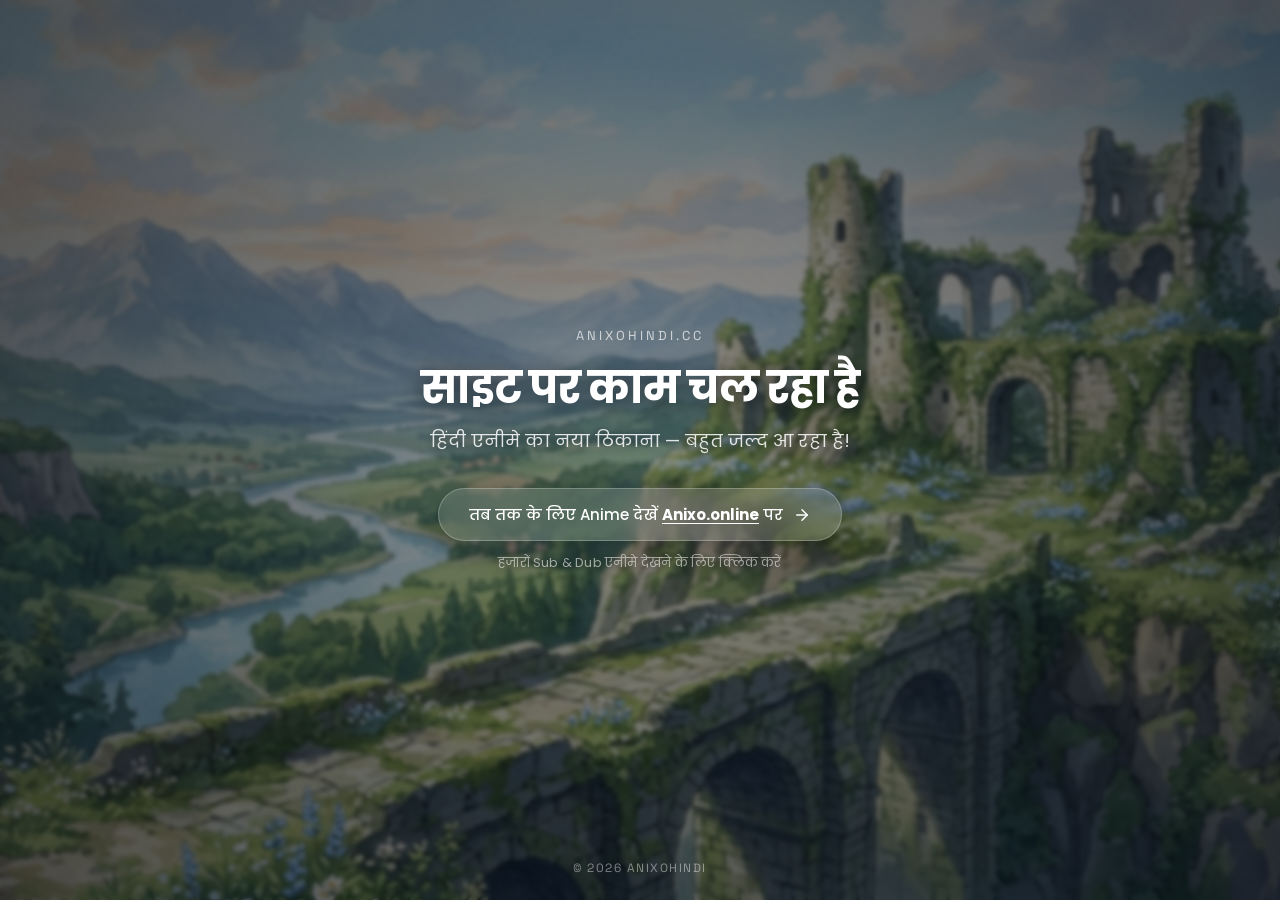
==== index.html @ c13dea09 "feat: initial release of AnixoHindi production landing page" ====
<!DOCTYPE html>
<html lang="hi">
<head>
    <meta charset="UTF-8">
    <meta name="viewport" content="width=device-width, initial-scale=1.0">
    <title>Anixo Hindi - जल्द आ रहा है | anixohindi.cc</title>
    <link rel="preconnect" href="https://fonts.googleapis.com">
    <link rel="preconnect" href="https://fonts.gstatic.com" crossorigin>
    <link href="https://fonts.googleapis.com/css2?family=Plus+Jakarta+Sans:wght@500;700;800&family=Poppins:wght@400;500;600;700;800&family=Space+Grotesk:wght@500;600&display=swap" rel="stylesheet">
    <style>
        * {
            margin: 0;
            padding: 0;
            box-sizing: border-box;
        }

        body {
            min-height: 100vh;
            display: flex;
            flex-direction: column;
            align-items: center;
            justify-content: center;
            padding: 24px;
            font-family: 'Poppins', 'Plus Jakarta Sans', -apple-system, BlinkMacSystemFont, sans-serif;
            background-color: #0b0f14;
            color: #ffffff;
            position: relative;
            overflow: hidden;
            -webkit-font-smoothing: antialiased;
        }

        /* Fullscreen Anime Artwork */
        .bg {
            position: fixed;
            inset: 0;
            background: url('assets/frieren-ruins-bg.jpg') no-repeat center center / cover;
            z-index: 1;
            transform: scale(1.02);
        }

        /* Smooth Cinematic Scrim - perfect balance of art clarity and text contrast */
        .scrim {
            position: fixed;
            inset: 0;
            background: radial-gradient(circle at center, rgba(9, 13, 20, 0.42) 0%, rgba(9, 13, 20, 0.72) 100%);
            backdrop-filter: blur(2px);
            -webkit-backdrop-filter: blur(2px);
            z-index: 2;
        }

        /* Clean Content Container directly on artwork */
        .content {
            position: relative;
            z-index: 3;
            text-align: center;
            max-width: 640px;
            width: 100%;
            display: flex;
            flex-direction: column;
            align-items: center;
        }

        /* Static Clean Domain Header - NO blinking dots or cheesy pills */
        .domain-tag {
            font-family: 'Space Grotesk', monospace;
            font-size: 13px;
            letter-spacing: 3px;
            text-transform: uppercase;
            color: rgba(255, 255, 255, 0.7);
            margin-bottom: 16px;
        }

        h1 {
            font-size: 44px;
            font-weight: 700;
            letter-spacing: -0.02em;
            line-height: 1.25;
            color: #ffffff;
            margin-bottom: 12px;
            text-shadow: 0 4px 24px rgba(0, 0, 0, 0.6);
        }

        .subtitle {
            font-size: 18px;
            color: rgba(255, 255, 255, 0.85);
            font-weight: 400;
            line-height: 1.55;
            text-shadow: 0 2px 12px rgba(0, 0, 0, 0.5);
            margin-bottom: 34px;
        }

        /* Call To Action Box */
        .cta-box {
            display: flex;
            flex-direction: column;
            align-items: center;
            gap: 12px;
        }

        /* Sleek Frosted Glass Button - Blends naturally with Frieren art */
        .btn-anixo {
            display: inline-flex;
            align-items: center;
            justify-content: center;
            gap: 10px;
            padding: 14px 30px;
            background: rgba(255, 255, 255, 0.12);
            backdrop-filter: blur(16px);
            -webkit-backdrop-filter: blur(16px);
            border: 1px solid rgba(255, 255, 255, 0.24);
            border-radius: 9999px;
            color: #ffffff;
            text-decoration: none;
            font-size: 15px;
            font-weight: 500;
            box-shadow: 0 8px 30px rgba(0, 0, 0, 0.3);
            transition: all 0.25s cubic-bezier(0.16, 1, 0.3, 1);
        }

        .btn-anixo strong {
            font-weight: 700;
            color: #ffffff;
            text-decoration: underline;
            text-underline-offset: 3px;
        }

        .btn-anixo:hover {
            background: rgba(255, 255, 255, 0.22);
            border-color: rgba(255, 255, 255, 0.4);
            transform: translateY(-2px);
            box-shadow: 0 12px 35px rgba(0, 0, 0, 0.45);
        }

        .btn-anixo svg {
            transition: transform 0.2s ease;
        }

        .btn-anixo:hover svg {
            transform: translateX(4px);
        }

        .btn-hint {
            font-size: 13px;
            color: rgba(255, 255, 255, 0.6);
            letter-spacing: 0.2px;
            text-shadow: 0 1px 8px rgba(0, 0, 0, 0.5);
        }

        footer {
            position: fixed;
            bottom: 24px;
            z-index: 3;
            font-family: 'Space Grotesk', monospace;
            font-size: 12px;
            color: rgba(255, 255, 255, 0.45);
            letter-spacing: 1.5px;
            text-transform: uppercase;
        }

        @media (max-width: 640px) {
            h1 {
                font-size: 30px;
                line-height: 1.3;
            }
            .subtitle {
                font-size: 15px;
                margin-bottom: 26px;
            }
            .btn-anixo {
                width: 100%;
                padding: 13px 20px;
                font-size: 14px;
            }
        }
    </style>
</head>
<body>

    <div class="bg"></div>
    <div class="scrim"></div>

    <main class="content">
        <div class="domain-tag">ANIXOHINDI.CC</div>
        <h1>साइट पर काम चल रहा है</h1>
        <p class="subtitle">हिंदी एनीमे का नया ठिकाना — बहुत जल्द आ रहा है!</p>

        <div class="cta-box">
            <a href="https://anixo.online" class="btn-anixo" target="_blank" rel="noopener">
                <span>तब तक के लिए Anime देखें <strong>Anixo.online</strong> पर</span>
                <svg width="18" height="18" viewBox="0 0 24 24" fill="none" stroke="currentColor" stroke-width="2" stroke-linecap="round" stroke-linejoin="round">
                    <path d="M5 12h14"></path>
                    <path d="m12 5 7 7-7 7"></path>
                </svg>
            </a>
            <span class="btn-hint">हजारों Sub & Dub एनीमे देखने के लिए क्लिक करें</span>
        </div>
    </main>

    <footer>&copy; 2026 anixohindi</footer>

</body>
</html>
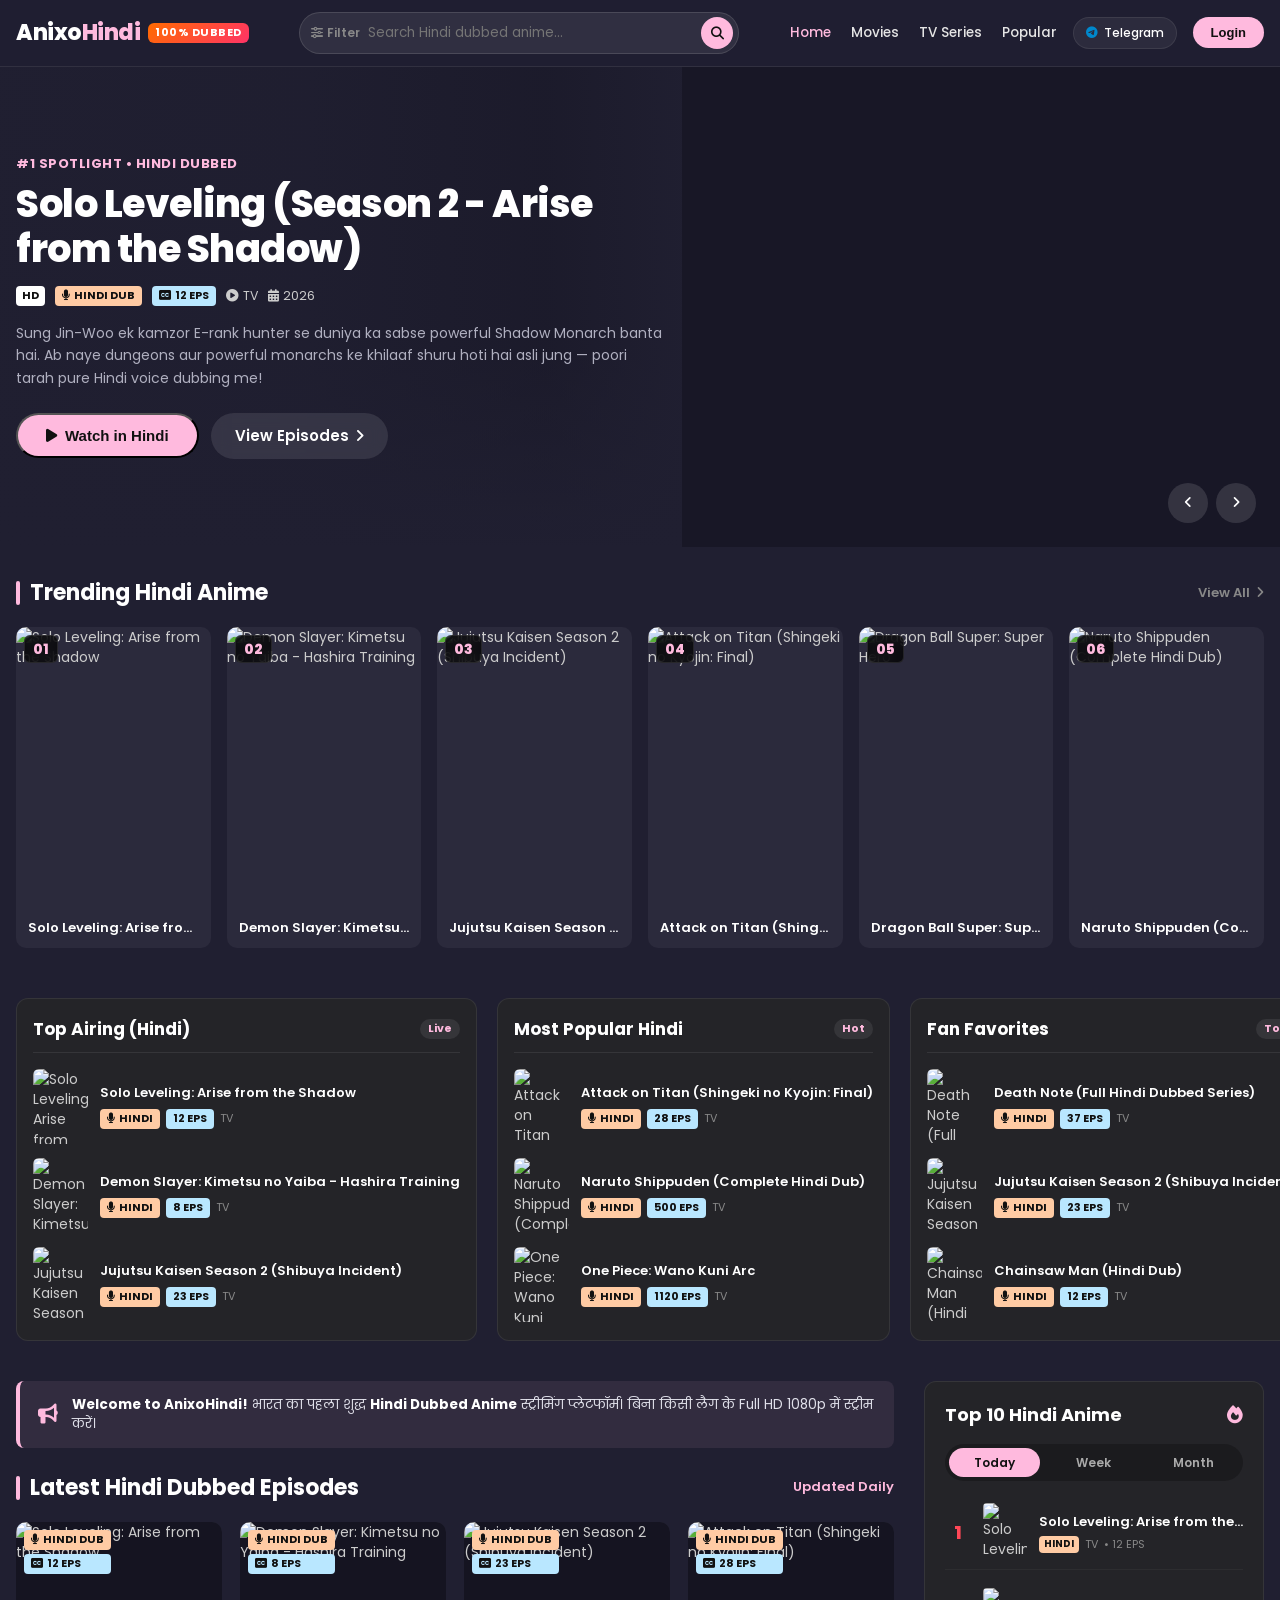
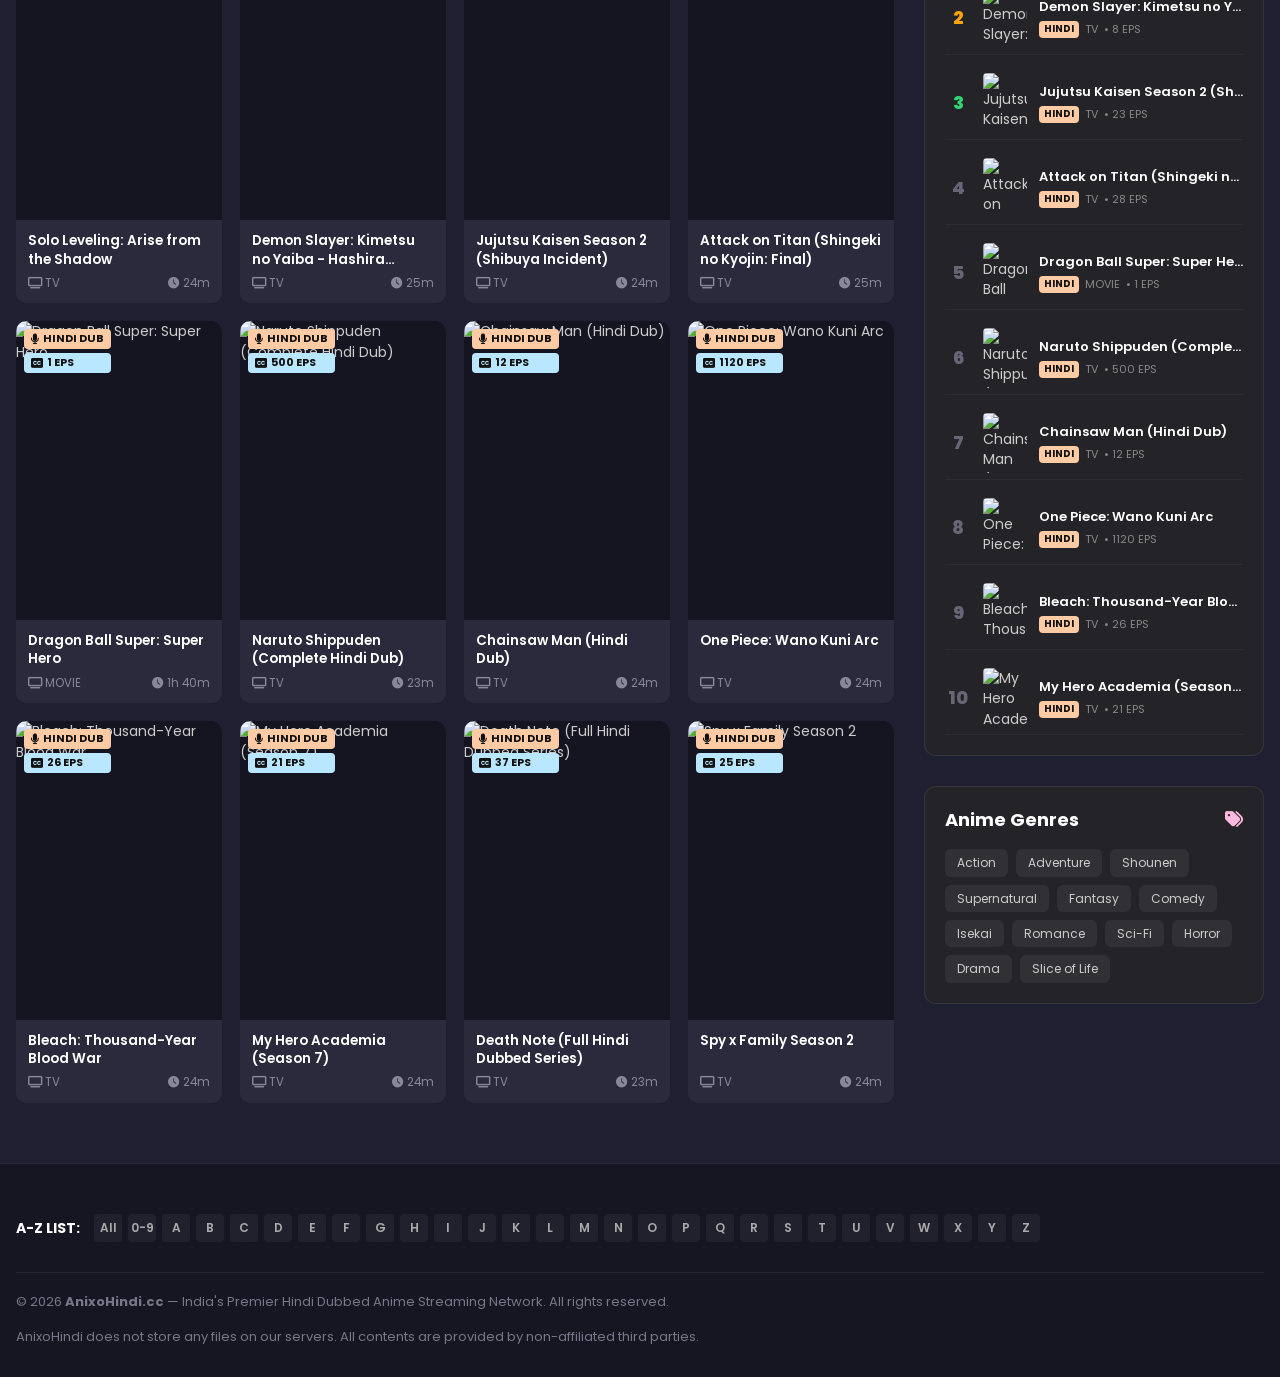
==== commit 9d507664: "feat: implement full HiAnime-style Hindi streaming web app" ====
--- a/index.html
+++ b/index.html
@@ -3,11 +3,34 @@
 <head>
     <meta charset="UTF-8">
     <meta name="viewport" content="width=device-width, initial-scale=1.0">
-    <title>Anixo Hindi - जल्द आ रहा है | anixohindi.cc</title>
+    <title>AnixoHindi – Watch Free HD Anime in Hindi Dubbed Online</title>
+    <meta name="description" content="Watch and stream your favorite anime series and movies in 100% Hindi Dub for free in Full HD on AnixoHindi.cc.">
+    
+    <!-- Google Fonts -->
     <link rel="preconnect" href="https://fonts.googleapis.com">
     <link rel="preconnect" href="https://fonts.gstatic.com" crossorigin>
-    <link href="https://fonts.googleapis.com/css2?family=Plus+Jakarta+Sans:wght@500;700;800&family=Poppins:wght@400;500;600;700;800&family=Space+Grotesk:wght@500;600&display=swap" rel="stylesheet">
+    <link href="https://fonts.googleapis.com/css2?family=Poppins:wght@300;400;500;600;700;800&family=Noto+Sans+Devanagari:wght@400;500;600;700&display=swap" rel="stylesheet">
+    
+    <!-- FontAwesome Icons -->
+    <link rel="stylesheet" href="https://cdnjs.cloudflare.com/ajax/libs/font-awesome/6.5.1/css/all.min.css">
+
     <style>
+        :root {
+            --accent-color: #ffbade;        /* HiAnime signature pastel pink */
+            --accent-hover: #ff94cc;
+            --background-color: #201f31;    /* HiAnime dark background */
+            --background-color-2: #242428;  /* Panel dark background */
+            --card-bg: #2b2a3c;
+            --tick-sub-bg: #b9e7ff;         /* Pastel blue for SUB */
+            --tick-dub-bg: #b9ffc6;         /* Pastel green for DUB */
+            --tick-hindi-bg: #ffcba4;       /* Pastel peach/orange for HINDI */
+            --text-main: #ffffff;
+            --text-muted: #aaaaaa;
+            --text-dark: #111111;
+            --border-color: rgba(255, 255, 255, 0.08);
+            --font-main: 'Poppins', 'Noto Sans Devanagari', sans-serif;
+        }
+
         * {
             margin: 0;
             padding: 0;
@@ -15,188 +38,1975 @@
         }
 
         body {
-            min-height: 100vh;
-            display: flex;
-            flex-direction: column;
+            background-color: var(--background-color);
+            color: #cccccc;
+            font-family: var(--font-main);
+            font-size: 14px;
+            line-height: 1.45;
+            overflow-x: hidden;
+            -webkit-font-smoothing: antialiased;
+        }
+
+        a {
+            color: inherit;
+            text-decoration: none;
+            transition: color 0.2s ease;
+        }
+
+        a:hover {
+            color: var(--accent-color);
+        }
+
+        ul {
+            list-style: none;
+        }
+
+        img {
+            max-width: 100%;
+            height: auto;
+            display: block;
+        }
+
+        .container {
+            max-width: 1320px;
+            margin: 0 auto;
+            padding: 0 16px;
+        }
+
+        .clearfix::after {
+            content: "";
+            display: table;
+            clear: both;
+        }
+
+        /* ========================================================
+           HEADER
+        ======================================================== */
+        #header {
+            position: sticky;
+            top: 0;
+            z-index: 100;
+            background-color: rgba(32, 31, 49, 0.96);
+            backdrop-filter: blur(12px);
+            -webkit-backdrop-filter: blur(12px);
+            border-bottom: 1px solid var(--border-color);
+            padding: 12px 0;
+        }
+
+        .header-wrap {
+            display: flex;
+            align-items: center;
+            justify-content: space-between;
+            gap: 16px;
+        }
+
+        .header-left {
+            display: flex;
+            align-items: center;
+            gap: 16px;
+        }
+
+        .btn-mobile-menu {
+            background: none;
+            border: none;
+            color: #ffffff;
+            font-size: 20px;
+            cursor: pointer;
+            display: none;
+        }
+
+        .brand-logo {
+            display: flex;
+            align-items: center;
+            gap: 8px;
+            font-size: 22px;
+            font-weight: 800;
+            color: #ffffff;
+            letter-spacing: -0.5px;
+        }
+
+        .brand-logo span.accent {
+            color: var(--accent-color);
+        }
+
+        .brand-logo .hindi-tag {
+            font-size: 11px;
+            font-weight: 700;
+            background: linear-gradient(135deg, #ff6b00, #ff3366);
+            color: #ffffff;
+            padding: 2px 7px;
+            border-radius: 6px;
+            letter-spacing: 0.5px;
+            text-transform: uppercase;
+        }
+
+        /* Search Bar */
+        .header-search {
+            flex: 1;
+            max-width: 440px;
+            position: relative;
+        }
+
+        .search-form {
+            position: relative;
+            display: flex;
+            align-items: center;
+        }
+
+        .search-filter-btn {
+            position: absolute;
+            left: 12px;
+            font-size: 12px;
+            font-weight: 600;
+            color: #888888;
+            cursor: pointer;
+            display: flex;
+            align-items: center;
+            gap: 4px;
+        }
+
+        .search-filter-btn:hover {
+            color: var(--accent-color);
+        }
+
+        .search-input {
+            width: 100%;
+            height: 42px;
+            background-color: rgba(255, 255, 255, 0.08);
+            border: 1px solid rgba(255, 255, 255, 0.12);
+            border-radius: 25px;
+            padding: 0 46px 0 68px;
+            color: #ffffff;
+            font-family: inherit;
+            font-size: 13.5px;
+            outline: none;
+            transition: all 0.25s ease;
+        }
+
+        .search-input:focus {
+            background-color: rgba(255, 255, 255, 0.14);
+            border-color: var(--accent-color);
+            box-shadow: 0 0 15px rgba(255, 186, 222, 0.25);
+        }
+
+        .search-submit-btn {
+            position: absolute;
+            right: 6px;
+            width: 32px;
+            height: 32px;
+            background: var(--accent-color);
+            border: none;
+            border-radius: 50%;
+            color: var(--text-dark);
+            cursor: pointer;
+            display: flex;
             align-items: center;
             justify-content: center;
-            padding: 24px;
-            font-family: 'Poppins', 'Plus Jakarta Sans', -apple-system, BlinkMacSystemFont, sans-serif;
-            background-color: #0b0f14;
+            font-size: 13px;
+            transition: transform 0.2s ease;
+        }
+
+        .search-submit-btn:hover {
+            transform: scale(1.08);
+        }
+
+        /* Search Results Popup */
+        .search-results-popup {
+            position: absolute;
+            top: 50px;
+            left: 0;
+            right: 0;
+            background: #1d1c2b;
+            border: 1px solid var(--border-color);
+            border-radius: 12px;
+            box-shadow: 0 15px 35px rgba(0,0,0,0.6);
+            display: none;
+            z-index: 150;
+            max-height: 360px;
+            overflow-y: auto;
+        }
+
+        .search-result-item {
+            display: flex;
+            align-items: center;
+            gap: 12px;
+            padding: 10px 14px;
+            border-bottom: 1px solid rgba(255, 255, 255, 0.04);
+            cursor: pointer;
+        }
+
+        .search-result-item:hover {
+            background: rgba(255, 255, 255, 0.06);
+        }
+
+        .search-result-item img {
+            width: 36px;
+            height: 48px;
+            object-fit: cover;
+            border-radius: 4px;
+        }
+
+        .search-result-item .s-name {
+            font-size: 13px;
+            font-weight: 600;
+            color: #fff;
+        }
+
+        .search-result-item .s-meta {
+            font-size: 11px;
+            color: #888;
+        }
+
+        /* Header Right Controls */
+        .header-right {
+            display: flex;
+            align-items: center;
+            gap: 16px;
+        }
+
+        .quick-nav {
+            display: flex;
+            align-items: center;
+            gap: 20px;
+        }
+
+        .quick-nav a {
+            color: #e5e5e5;
+            font-weight: 500;
+            font-size: 13.5px;
+        }
+
+        .quick-nav a.active {
+            color: var(--accent-color);
+        }
+
+        /* Social / Community Pills */
+        .social-pill {
+            display: flex;
+            align-items: center;
+            gap: 6px;
+            padding: 6px 12px;
+            background: rgba(255, 255, 255, 0.06);
+            border: 1px solid var(--border-color);
+            border-radius: 20px;
+            color: #fff;
+            font-size: 12px;
+            font-weight: 500;
+            cursor: pointer;
+        }
+
+        .social-pill:hover {
+            background: rgba(255, 255, 255, 0.12);
+        }
+
+        .social-pill.tg i {
+            color: #0088cc;
+        }
+
+        .btn-login {
+            background: var(--accent-color);
+            color: var(--text-dark) !important;
+            font-weight: 600;
+            font-size: 13px;
+            padding: 8px 18px;
+            border-radius: 20px;
+            cursor: pointer;
+            border: none;
+            transition: all 0.2s ease;
+        }
+
+        .btn-login:hover {
+            background: var(--accent-hover);
+            transform: translateY(-1px);
+        }
+
+        /* ========================================================
+           SPOTLIGHT HERO SLIDER (#slider)
+        ======================================================== */
+        .spotlight-wrapper {
+            position: relative;
+            margin-bottom: 30px;
+            overflow: hidden;
+            background: #181726;
+        }
+
+        .spotlight-slider {
+            position: relative;
+            min-height: 480px;
+            display: flex;
+        }
+
+        .spotlight-slide {
+            position: absolute;
+            inset: 0;
+            opacity: 0;
+            visibility: hidden;
+            transition: opacity 0.6s ease, visibility 0.6s ease;
+            display: flex;
+            align-items: center;
+        }
+
+        .spotlight-slide.active {
+            opacity: 1;
+            visibility: visible;
+            position: relative;
+        }
+
+        .slide-bg {
+            position: absolute;
+            inset: 0;
+            background-size: cover;
+            background-position: center 20%;
+            z-index: 1;
+        }
+
+        .slide-overlay {
+            position: absolute;
+            inset: 0;
+            background: linear-gradient(90deg, rgba(32, 31, 49, 0.98) 0%, rgba(32, 31, 49, 0.88) 45%, rgba(32, 31, 49, 0.45) 80%, rgba(32, 31, 49, 0.95) 100%),
+                        linear-gradient(180deg, transparent 60%, rgba(32, 31, 49, 1) 100%);
+            z-index: 2;
+        }
+
+        .slide-content {
+            position: relative;
+            z-index: 10;
+            max-width: 650px;
+            padding: 60px 0;
+        }
+
+        .desi-rank {
+            font-size: 13px;
+            font-weight: 700;
+            color: var(--accent-color);
+            margin-bottom: 8px;
+            letter-spacing: 0.5px;
+            text-transform: uppercase;
+        }
+
+        .desi-title {
+            font-size: 38px;
+            font-weight: 800;
+            color: #ffffff;
+            line-height: 1.18;
+            margin-bottom: 14px;
+            letter-spacing: -0.5px;
+        }
+
+        .desi-meta {
+            display: flex;
+            align-items: center;
+            flex-wrap: wrap;
+            gap: 10px;
+            margin-bottom: 16px;
+            font-size: 12.5px;
+        }
+
+        .meta-item {
+            display: inline-flex;
+            align-items: center;
+            gap: 4px;
+            color: #ccc;
+        }
+
+        .badge-quality {
+            background: #fff;
+            color: #111;
+            font-weight: 700;
+            font-size: 11px;
+            padding: 2px 6px;
+            border-radius: 4px;
+        }
+
+        .tick-badge {
+            display: inline-flex;
+            align-items: center;
+            gap: 4px;
+            font-size: 11px;
+            font-weight: 700;
+            color: #111;
+            padding: 2px 7px;
+            border-radius: 4px;
+        }
+
+        .tick-sub { background-color: var(--tick-sub-bg); }
+        .tick-dub { background-color: var(--tick-dub-bg); }
+        .tick-hindi { background-color: var(--tick-hindi-bg); }
+
+        .desi-desc {
+            font-size: 14px;
+            color: #b0b0c0;
+            line-height: 1.6;
+            margin-bottom: 24px;
+            display: -webkit-box;
+            -webkit-line-clamp: 3;
+            -webkit-box-orient: vertical;
+            overflow: hidden;
+        }
+
+        .desi-actions {
+            display: flex;
+            align-items: center;
+            gap: 12px;
+        }
+
+        .btn-watch-now {
+            display: inline-flex;
+            align-items: center;
+            gap: 8px;
+            background: var(--accent-color);
+            color: var(--text-dark) !important;
+            font-size: 15px;
+            font-weight: 700;
+            padding: 12px 28px;
+            border-radius: 30px;
+            cursor: pointer;
+            transition: all 0.2s ease;
+        }
+
+        .btn-watch-now:hover {
+            background: var(--accent-hover);
+            transform: translateY(-2px);
+            box-shadow: 0 8px 25px rgba(255, 186, 222, 0.4);
+        }
+
+        .btn-detail {
+            display: inline-flex;
+            align-items: center;
+            gap: 6px;
+            background: rgba(255, 255, 255, 0.1);
+            color: #fff;
+            font-size: 15px;
+            font-weight: 600;
+            padding: 12px 24px;
+            border-radius: 30px;
+            backdrop-filter: blur(8px);
+            transition: all 0.2s ease;
+        }
+
+        .btn-detail:hover {
+            background: rgba(255, 255, 255, 0.2);
+        }
+
+        /* Slider Controls */
+        .slider-controls {
+            position: absolute;
+            bottom: 24px;
+            right: 24px;
+            z-index: 20;
+            display: flex;
+            align-items: center;
+            gap: 8px;
+        }
+
+        .slider-btn {
+            width: 40px;
+            height: 40px;
+            border-radius: 50%;
+            background: rgba(255, 255, 255, 0.12);
+            border: none;
+            color: #ffffff;
+            cursor: pointer;
+            display: flex;
+            align-items: center;
+            justify-content: center;
+            transition: all 0.2s;
+        }
+
+        .slider-btn:hover {
+            background: var(--accent-color);
+            color: #111;
+        }
+
+        /* ========================================================
+           TRENDING CAROUSEL (#anime-trending)
+        ======================================================== */
+        .section-block {
+            margin-bottom: 40px;
+        }
+
+        .block-header {
+            display: flex;
+            align-items: center;
+            justify-content: space-between;
+            margin-bottom: 18px;
+        }
+
+        .cat-heading {
+            font-size: 22px;
+            font-weight: 700;
             color: #ffffff;
             position: relative;
+            padding-left: 14px;
+        }
+
+        .cat-heading::before {
+            content: '';
+            position: absolute;
+            left: 0;
+            top: 4px;
+            bottom: 4px;
+            width: 4px;
+            background: var(--accent-color);
+            border-radius: 4px;
+        }
+
+        .view-more-btn {
+            font-size: 13px;
+            font-weight: 600;
+            color: #888888;
+            display: flex;
+            align-items: center;
+            gap: 6px;
+        }
+
+        .view-more-btn:hover {
+            color: var(--accent-color);
+        }
+
+        .trending-grid {
+            display: grid;
+            grid-template-columns: repeat(6, 1fr);
+            gap: 16px;
+            overflow-x: auto;
+            padding-bottom: 10px;
+        }
+
+        .trending-item {
+            position: relative;
+            background: var(--card-bg);
+            border-radius: 10px;
             overflow: hidden;
-            -webkit-font-smoothing: antialiased;
-        }
-
-        /* Fullscreen Anime Artwork */
-        .bg {
+            display: flex;
+            flex-direction: column;
+            cursor: pointer;
+            transition: transform 0.25s ease;
+        }
+
+        .trending-item:hover {
+            transform: translateY(-4px);
+        }
+
+        .trending-number {
+            position: absolute;
+            top: 8px;
+            left: 8px;
+            z-index: 5;
+            background: rgba(0, 0, 0, 0.75);
+            backdrop-filter: blur(6px);
+            padding: 3px 8px;
+            border-radius: 6px;
+            font-size: 14px;
+            font-weight: 800;
+            color: var(--accent-color);
+            border: 1px solid rgba(255, 255, 255, 0.1);
+        }
+
+        .trending-poster {
+            position: relative;
+            width: 100%;
+            padding-bottom: 145%;
+            overflow: hidden;
+        }
+
+        .trending-poster img {
+            position: absolute;
+            inset: 0;
+            width: 100%;
+            height: 100%;
+            object-fit: cover;
+            transition: transform 0.3s ease;
+        }
+
+        .trending-item:hover .trending-poster img {
+            transform: scale(1.05);
+        }
+
+        .trending-title {
+            padding: 10px 12px;
+            font-size: 13px;
+            font-weight: 600;
+            color: #ffffff;
+            white-space: nowrap;
+            overflow: hidden;
+            text-overflow: ellipsis;
+        }
+
+        /* ========================================================
+           4-COLUMN HIGHLIGHTS (#anime-featured)
+        ======================================================== */
+        .featured-columns {
+            display: grid;
+            grid-template-columns: repeat(4, 1fr);
+            gap: 20px;
+            margin-bottom: 40px;
+        }
+
+        .f-col {
+            background: var(--background-color-2);
+            border-radius: 12px;
+            padding: 18px 16px;
+            border: 1px solid var(--border-color);
+        }
+
+        .f-col-title {
+            font-size: 17px;
+            font-weight: 700;
+            color: #ffffff;
+            margin-bottom: 16px;
+            padding-bottom: 10px;
+            border-bottom: 1px solid var(--border-color);
+            display: flex;
+            align-items: center;
+            justify-content: space-between;
+        }
+
+        .f-col-title span.badge-count {
+            font-size: 11px;
+            background: rgba(255, 255, 255, 0.08);
+            color: var(--accent-color);
+            padding: 2px 8px;
+            border-radius: 10px;
+        }
+
+        .f-list {
+            display: flex;
+            flex-direction: column;
+            gap: 14px;
+        }
+
+        .f-item {
+            display: flex;
+            gap: 12px;
+            cursor: pointer;
+            transition: opacity 0.2s;
+        }
+
+        .f-item:hover {
+            opacity: 0.85;
+        }
+
+        .f-thumb {
+            width: 55px;
+            height: 75px;
+            border-radius: 6px;
+            overflow: hidden;
+            flex-shrink: 0;
+            position: relative;
+        }
+
+        .f-thumb img {
+            width: 100%;
+            height: 100%;
+            object-fit: cover;
+        }
+
+        .f-info {
+            flex: 1;
+            min-width: 0;
+            display: flex;
+            flex-direction: column;
+            justify-content: center;
+        }
+
+        .f-name {
+            font-size: 13px;
+            font-weight: 600;
+            color: #ffffff;
+            margin-bottom: 6px;
+            white-space: nowrap;
+            overflow: hidden;
+            text-overflow: ellipsis;
+        }
+
+        .f-meta {
+            display: flex;
+            align-items: center;
+            gap: 6px;
+            flex-wrap: wrap;
+            font-size: 11px;
+        }
+
+        /* ========================================================
+           MAIN STREAMING GRID & SIDEBAR
+        ======================================================== */
+        .main-layout {
+            display: grid;
+            grid-template-columns: 1fr 340px;
+            gap: 30px;
+            margin-bottom: 60px;
+        }
+
+        /* Anime Cards Grid */
+        .anime-grid {
+            display: grid;
+            grid-template-columns: repeat(4, 1fr);
+            gap: 18px;
+        }
+
+        .anime-card {
+            background: var(--card-bg);
+            border-radius: 10px;
+            overflow: hidden;
+            display: flex;
+            flex-direction: column;
+            position: relative;
+            cursor: pointer;
+            transition: transform 0.25s ease, box-shadow 0.25s ease;
+        }
+
+        .anime-card:hover {
+            transform: translateY(-5px);
+            box-shadow: 0 12px 25px rgba(0, 0, 0, 0.4);
+        }
+
+        .card-poster {
+            position: relative;
+            width: 100%;
+            padding-bottom: 145%;
+            overflow: hidden;
+            background: #151421;
+        }
+
+        .card-poster img {
+            position: absolute;
+            inset: 0;
+            width: 100%;
+            height: 100%;
+            object-fit: cover;
+            transition: transform 0.3s ease;
+        }
+
+        .anime-card:hover .card-poster img {
+            transform: scale(1.06);
+        }
+
+        .poster-play-btn {
+            position: absolute;
+            inset: 0;
+            background: rgba(0, 0, 0, 0.4);
+            display: flex;
+            align-items: center;
+            justify-content: center;
+            opacity: 0;
+            transition: opacity 0.25s ease;
+        }
+
+        .poster-play-btn i {
+            width: 48px;
+            height: 48px;
+            border-radius: 50%;
+            background: var(--accent-color);
+            color: var(--text-dark);
+            display: flex;
+            align-items: center;
+            justify-content: center;
+            font-size: 18px;
+            padding-left: 3px;
+            box-shadow: 0 4px 15px rgba(0,0,0,0.4);
+        }
+
+        .anime-card:hover .poster-play-btn {
+            opacity: 1;
+        }
+
+        .card-ticks {
+            position: absolute;
+            top: 8px;
+            left: 8px;
+            display: flex;
+            flex-direction: column;
+            gap: 4px;
+            z-index: 5;
+        }
+
+        .card-details {
+            padding: 12px;
+            display: flex;
+            flex-direction: column;
+            flex: 1;
+        }
+
+        .card-title {
+            font-size: 13.5px;
+            font-weight: 600;
+            color: #ffffff;
+            margin-bottom: 6px;
+            display: -webkit-box;
+            -webkit-line-clamp: 2;
+            -webkit-box-orient: vertical;
+            overflow: hidden;
+            line-height: 1.35;
+        }
+
+        .card-meta {
+            margin-top: auto;
+            display: flex;
+            align-items: center;
+            justify-content: space-between;
+            font-size: 11.5px;
+            color: #888899;
+        }
+
+        /* Alert / Announcement */
+        .site-banner-alert {
+            background: rgba(255, 186, 222, 0.08);
+            border-left: 4px solid var(--accent-color);
+            border-radius: 8px;
+            padding: 14px 18px;
+            margin-bottom: 24px;
+            display: flex;
+            align-items: center;
+            gap: 14px;
+        }
+
+        .site-banner-alert i {
+            color: var(--accent-color);
+            font-size: 20px;
+        }
+
+        .site-banner-alert p {
+            font-size: 13.5px;
+            color: #e0e0ea;
+        }
+
+        .site-banner-alert strong {
+            color: #ffffff;
+        }
+
+        /* ========================================================
+           SIDEBAR WIDGETS
+        ======================================================== */
+        .sidebar {
+            display: flex;
+            flex-direction: column;
+            gap: 30px;
+        }
+
+        .widget-box {
+            background: var(--background-color-2);
+            border-radius: 12px;
+            padding: 20px;
+            border: 1px solid var(--border-color);
+        }
+
+        .widget-title {
+            font-size: 18px;
+            font-weight: 700;
+            color: #ffffff;
+            margin-bottom: 16px;
+            display: flex;
+            align-items: center;
+            justify-content: space-between;
+        }
+
+        /* Top 10 Tabs */
+        .top10-tabs {
+            display: flex;
+            gap: 8px;
+            margin-bottom: 16px;
+            background: rgba(0, 0, 0, 0.25);
+            padding: 4px;
+            border-radius: 20px;
+        }
+
+        .top10-tab {
+            flex: 1;
+            text-align: center;
+            padding: 6px 0;
+            font-size: 12px;
+            font-weight: 600;
+            color: #aaa;
+            border-radius: 16px;
+            cursor: pointer;
+            transition: all 0.2s;
+        }
+
+        .top10-tab.active {
+            background: var(--accent-color);
+            color: var(--text-dark);
+        }
+
+        .top10-list {
+            display: flex;
+            flex-direction: column;
+            gap: 12px;
+        }
+
+        .top10-item {
+            display: flex;
+            align-items: center;
+            gap: 12px;
+            padding: 6px 0;
+            border-bottom: 1px solid rgba(255, 255, 255, 0.04);
+            cursor: pointer;
+        }
+
+        .top10-rank {
+            font-size: 18px;
+            font-weight: 800;
+            width: 26px;
+            text-align: center;
+            color: #666677;
+        }
+
+        .top10-item:nth-child(1) .top10-rank { color: #ff4757; }
+        .top10-item:nth-child(2) .top10-rank { color: #ffa502; }
+        .top10-item:nth-child(3) .top10-rank { color: #2ed573; }
+
+        .top10-thumb {
+            width: 44px;
+            height: 60px;
+            border-radius: 4px;
+            overflow: hidden;
+            flex-shrink: 0;
+        }
+
+        .top10-thumb img {
+            width: 100%;
+            height: 100%;
+            object-fit: cover;
+        }
+
+        .top10-info {
+            flex: 1;
+            min-width: 0;
+        }
+
+        .top10-title {
+            font-size: 13px;
+            font-weight: 600;
+            color: #ffffff;
+            white-space: nowrap;
+            overflow: hidden;
+            text-overflow: ellipsis;
+            margin-bottom: 4px;
+        }
+
+        .top10-meta {
+            font-size: 11px;
+            color: #888;
+            display: flex;
+            align-items: center;
+            gap: 6px;
+        }
+
+        /* Genre Tags Cloud */
+        .genres-cloud {
+            display: flex;
+            flex-wrap: wrap;
+            gap: 8px;
+        }
+
+        .genre-pill {
+            font-size: 12px;
+            color: #ccc;
+            background: rgba(255, 255, 255, 0.06);
+            padding: 5px 12px;
+            border-radius: 6px;
+            cursor: pointer;
+            transition: all 0.2s;
+        }
+
+        .genre-pill:hover {
+            background: var(--accent-color);
+            color: var(--text-dark);
+        }
+
+        /* ========================================================
+           CINEMA WATCH MODAL / VIDEO PLAYER
+        ======================================================== */
+        .player-modal-backdrop {
             position: fixed;
             inset: 0;
-            background: url('assets/frieren-ruins-bg.jpg') no-repeat center center / cover;
-            z-index: 1;
-            transform: scale(1.02);
-        }
-
-        /* Smooth Cinematic Scrim - perfect balance of art clarity and text contrast */
-        .scrim {
-            position: fixed;
-            inset: 0;
-            background: radial-gradient(circle at center, rgba(9, 13, 20, 0.42) 0%, rgba(9, 13, 20, 0.72) 100%);
-            backdrop-filter: blur(2px);
-            -webkit-backdrop-filter: blur(2px);
-            z-index: 2;
-        }
-
-        /* Clean Content Container directly on artwork */
-        .content {
+            background: rgba(10, 10, 16, 0.92);
+            backdrop-filter: blur(14px);
+            -webkit-backdrop-filter: blur(14px);
+            z-index: 200;
+            display: none;
+            align-items: center;
+            justify-content: center;
+            padding: 20px;
+        }
+
+        .player-modal-backdrop.open {
+            display: flex;
+        }
+
+        .player-modal {
+            background: #1a1928;
+            border: 1px solid var(--border-color);
+            border-radius: 16px;
+            max-width: 1100px;
+            width: 100%;
+            max-height: 90vh;
+            overflow-y: auto;
             position: relative;
-            z-index: 3;
-            text-align: center;
-            max-width: 640px;
-            width: 100%;
-            display: flex;
-            flex-direction: column;
-            align-items: center;
-        }
-
-        /* Static Clean Domain Header - NO blinking dots or cheesy pills */
-        .domain-tag {
-            font-family: 'Space Grotesk', monospace;
-            font-size: 13px;
-            letter-spacing: 3px;
-            text-transform: uppercase;
-            color: rgba(255, 255, 255, 0.7);
-            margin-bottom: 16px;
-        }
-
-        h1 {
-            font-size: 44px;
-            font-weight: 700;
-            letter-spacing: -0.02em;
-            line-height: 1.25;
-            color: #ffffff;
-            margin-bottom: 12px;
-            text-shadow: 0 4px 24px rgba(0, 0, 0, 0.6);
-        }
-
-        .subtitle {
+            box-shadow: 0 25px 60px rgba(0, 0, 0, 0.8);
+        }
+
+        .modal-header-bar {
+            display: flex;
+            align-items: center;
+            justify-content: space-between;
+            padding: 16px 24px;
+            border-bottom: 1px solid var(--border-color);
+        }
+
+        .modal-title-group h2 {
             font-size: 18px;
-            color: rgba(255, 255, 255, 0.85);
-            font-weight: 400;
-            line-height: 1.55;
-            text-shadow: 0 2px 12px rgba(0, 0, 0, 0.5);
-            margin-bottom: 34px;
-        }
-
-        /* Call To Action Box */
-        .cta-box {
-            display: flex;
-            flex-direction: column;
-            align-items: center;
-            gap: 12px;
-        }
-
-        /* Sleek Frosted Glass Button - Blends naturally with Frieren art */
-        .btn-anixo {
-            display: inline-flex;
-            align-items: center;
-            justify-content: center;
-            gap: 10px;
-            padding: 14px 30px;
-            background: rgba(255, 255, 255, 0.12);
-            backdrop-filter: blur(16px);
-            -webkit-backdrop-filter: blur(16px);
-            border: 1px solid rgba(255, 255, 255, 0.24);
-            border-radius: 9999px;
-            color: #ffffff;
-            text-decoration: none;
-            font-size: 15px;
-            font-weight: 500;
-            box-shadow: 0 8px 30px rgba(0, 0, 0, 0.3);
-            transition: all 0.25s cubic-bezier(0.16, 1, 0.3, 1);
-        }
-
-        .btn-anixo strong {
             font-weight: 700;
             color: #ffffff;
-            text-decoration: underline;
-            text-underline-offset: 3px;
-        }
-
-        .btn-anixo:hover {
-            background: rgba(255, 255, 255, 0.22);
-            border-color: rgba(255, 255, 255, 0.4);
-            transform: translateY(-2px);
-            box-shadow: 0 12px 35px rgba(0, 0, 0, 0.45);
-        }
-
-        .btn-anixo svg {
-            transition: transform 0.2s ease;
-        }
-
-        .btn-anixo:hover svg {
-            transform: translateX(4px);
-        }
-
-        .btn-hint {
+        }
+
+        .modal-title-group span {
+            font-size: 12px;
+            color: var(--accent-color);
+        }
+
+        .btn-close-modal {
+            background: none;
+            border: none;
+            color: #aaa;
+            font-size: 20px;
+            cursor: pointer;
+        }
+
+        .btn-close-modal:hover {
+            color: #fff;
+        }
+
+        /* Screen View */
+        .video-viewport {
+            position: relative;
+            width: 100%;
+            padding-bottom: 56.25%;
+            background: #000000;
+        }
+
+        .video-viewport iframe,
+        .video-viewport video {
+            position: absolute;
+            inset: 0;
+            width: 100%;
+            height: 100%;
+            border: none;
+        }
+
+        /* Player Controls & Server Bar */
+        .player-servers-bar {
+            padding: 16px 24px;
+            background: #141320;
+            border-bottom: 1px solid var(--border-color);
+            display: flex;
+            align-items: center;
+            justify-content: space-between;
+            flex-wrap: wrap;
+            gap: 12px;
+        }
+
+        .server-group {
+            display: flex;
+            align-items: center;
+            gap: 10px;
+        }
+
+        .server-label {
+            font-size: 12px;
+            font-weight: 600;
+            color: #888;
+            text-transform: uppercase;
+        }
+
+        .server-btn {
+            background: rgba(255, 255, 255, 0.08);
+            border: 1px solid var(--border-color);
+            color: #ffffff;
+            font-size: 12px;
+            font-weight: 600;
+            padding: 6px 14px;
+            border-radius: 6px;
+            cursor: pointer;
+            transition: all 0.2s;
+        }
+
+        .server-btn.active {
+            background: var(--accent-color);
+            color: var(--text-dark);
+        }
+
+        /* Episodes Selector */
+        .player-episodes-section {
+            padding: 20px 24px;
+        }
+
+        .episodes-title {
+            font-size: 14px;
+            font-weight: 600;
+            color: #fff;
+            margin-bottom: 12px;
+        }
+
+        .episodes-grid {
+            display: grid;
+            grid-template-columns: repeat(auto-fill, minmax(50px, 1fr));
+            gap: 8px;
+            max-height: 180px;
+            overflow-y: auto;
+        }
+
+        .ep-btn {
+            background: rgba(255, 255, 255, 0.06);
+            border: 1px solid var(--border-color);
+            color: #ddd;
+            font-size: 12px;
+            font-weight: 600;
+            padding: 8px 0;
+            text-align: center;
+            border-radius: 6px;
+            cursor: pointer;
+            transition: all 0.2s;
+        }
+
+        .ep-btn:hover, .ep-btn.active {
+            background: var(--accent-color);
+            color: var(--text-dark);
+            border-color: var(--accent-color);
+        }
+
+        /* ========================================================
+           FOOTER
+        ======================================================== */
+        #footer {
+            background: #161522;
+            border-top: 1px solid var(--border-color);
+            padding: 50px 0 30px 0;
+            margin-top: 60px;
+        }
+
+        .az-list {
+            display: flex;
+            align-items: center;
+            flex-wrap: wrap;
+            gap: 6px;
+            margin-bottom: 30px;
+        }
+
+        .az-title {
+            font-weight: 700;
+            color: #ffffff;
+            margin-right: 8px;
+        }
+
+        .az-item {
+            width: 28px;
+            height: 28px;
+            background: rgba(255, 255, 255, 0.05);
+            border-radius: 4px;
+            display: flex;
+            align-items: center;
+            justify-content: center;
+            font-size: 12px;
+            font-weight: 600;
+            color: #aaa;
+        }
+
+        .az-item:hover {
+            background: var(--accent-color);
+            color: var(--text-dark);
+        }
+
+        .footer-bottom {
+            display: flex;
+            align-items: center;
+            justify-content: space-between;
+            flex-wrap: wrap;
+            gap: 16px;
             font-size: 13px;
-            color: rgba(255, 255, 255, 0.6);
-            letter-spacing: 0.2px;
-            text-shadow: 0 1px 8px rgba(0, 0, 0, 0.5);
-        }
-
-        footer {
-            position: fixed;
-            bottom: 24px;
-            z-index: 3;
-            font-family: 'Space Grotesk', monospace;
-            font-size: 12px;
-            color: rgba(255, 255, 255, 0.45);
-            letter-spacing: 1.5px;
-            text-transform: uppercase;
-        }
-
-        @media (max-width: 640px) {
-            h1 {
-                font-size: 30px;
-                line-height: 1.3;
+            color: #777788;
+            padding-top: 20px;
+            border-top: 1px solid var(--border-color);
+        }
+
+        /* ========================================================
+           RESPONSIVE BREAKPOINTS
+        ======================================================== */
+        @media (max-width: 1024px) {
+            .main-layout {
+                grid-template-columns: 1fr;
             }
-            .subtitle {
-                font-size: 15px;
-                margin-bottom: 26px;
+            .featured-columns {
+                grid-template-columns: repeat(2, 1fr);
             }
-            .btn-anixo {
-                width: 100%;
-                padding: 13px 20px;
-                font-size: 14px;
+            .trending-grid {
+                grid-template-columns: repeat(4, 1fr);
+            }
+        }
+
+        @media (max-width: 768px) {
+            .btn-mobile-menu {
+                display: block;
+            }
+            .quick-nav, .social-pill {
+                display: none;
+            }
+            .anime-grid {
+                grid-template-columns: repeat(2, 1fr);
+            }
+            .trending-grid {
+                grid-template-columns: repeat(3, 1fr);
+            }
+            .featured-columns {
+                grid-template-columns: 1fr;
+            }
+            .desi-title {
+                font-size: 26px;
             }
         }
     </style>
 </head>
 <body>
 
-    <div class="bg"></div>
-    <div class="scrim"></div>
-
-    <main class="content">
-        <div class="domain-tag">ANIXOHINDI.CC</div>
-        <h1>साइट पर काम चल रहा है</h1>
-        <p class="subtitle">हिंदी एनीमे का नया ठिकाना — बहुत जल्द आ रहा है!</p>
-
-        <div class="cta-box">
-            <a href="https://anixo.online" class="btn-anixo" target="_blank" rel="noopener">
-                <span>तब तक के लिए Anime देखें <strong>Anixo.online</strong> पर</span>
-                <svg width="18" height="18" viewBox="0 0 24 24" fill="none" stroke="currentColor" stroke-width="2" stroke-linecap="round" stroke-linejoin="round">
-                    <path d="M5 12h14"></path>
-                    <path d="m12 5 7 7-7 7"></path>
-                </svg>
-            </a>
-            <span class="btn-hint">हजारों Sub & Dub एनीमे देखने के लिए क्लिक करें</span>
+    <!-- ==========================================
+         TOP HEADER
+    =========================================== -->
+    <header id="header">
+        <div class="container">
+            <div class="header-wrap">
+                <div class="header-left">
+                    <button class="btn-mobile-menu" id="toggle-menu" aria-label="Toggle Menu">
+                        <i class="fa fa-bars"></i>
+                    </button>
+                    <a href="#" class="brand-logo">
+                        <span>Anixo<span class="accent">Hindi</span></span>
+                        <span class="hindi-tag">100% Dubbed</span>
+                    </a>
+                </div>
+
+                <!-- Live Search Bar -->
+                <div class="header-search">
+                    <form class="search-form" id="search-form" onsubmit="event.preventDefault();">
+                        <span class="search-filter-btn"><i class="fa fa-sliders"></i> Filter</span>
+                        <input type="text" class="search-input" id="search-input" placeholder="Search Hindi dubbed anime..." autocomplete="off">
+                        <button type="submit" class="search-submit-btn" aria-label="Search">
+                            <i class="fa fa-search"></i>
+                        </button>
+                    </form>
+                    <!-- Suggest Popup -->
+                    <div class="search-results-popup" id="search-popup"></div>
+                </div>
+
+                <div class="header-right">
+                    <nav class="quick-nav">
+                        <a href="#" class="active">Home</a>
+                        <a href="#">Movies</a>
+                        <a href="#">TV Series</a>
+                        <a href="#">Popular</a>
+                    </nav>
+
+                    <a href="https://t.me" target="_blank" class="social-pill tg" title="Join Telegram">
+                        <i class="fab fa-telegram-plane"></i>
+                        <span>Telegram</span>
+                    </a>
+
+                    <button class="btn-login" onclick="alert('Hindi Anime User Zone: Coming Soon in next update!')">
+                        Login
+                    </button>
+                </div>
+            </div>
         </div>
-    </main>
-
-    <footer>&copy; 2026 anixohindi</footer>
-
+    </header>
+
+    <!-- ==========================================
+         SPOTLIGHT HERO CAROUSEL
+    =========================================== -->
+    <section class="spotlight-wrapper">
+        <div class="spotlight-slider" id="spotlight-slider">
+            <!-- Slide 1 -->
+            <div class="spotlight-slide active" data-id="1">
+                <div class="slide-bg" style="background-image: url('https://images8.alphacoders.com/134/1349540.jpeg');"></div>
+                <div class="slide-overlay"></div>
+                <div class="container">
+                    <div class="slide-content">
+                        <div class="desi-rank">#1 Spotlight • Hindi Dubbed</div>
+                        <h1 class="desi-title">Solo Leveling (Season 2 - Arise from the Shadow)</h1>
+                        <div class="desi-meta">
+                            <span class="badge-quality">HD</span>
+                            <span class="tick-badge tick-hindi"><i class="fa fa-microphone"></i> HINDI DUB</span>
+                            <span class="tick-badge tick-sub"><i class="fa fa-closed-captioning"></i> 12 EPS</span>
+                            <span class="meta-item"><i class="fa fa-play-circle"></i> TV</span>
+                            <span class="meta-item"><i class="fa fa-calendar-alt"></i> 2026</span>
+                        </div>
+                        <p class="desi-desc">
+                            Sung Jin-Woo ek kamzor E-rank hunter se duniya ka sabse powerful Shadow Monarch banta hai. Ab naye dungeons aur powerful monarchs ke khilaaf shuru hoti hai asli jung — poori tarah pure Hindi voice dubbing me!
+                        </p>
+                        <div class="desi-actions">
+                            <button class="btn-watch-now" onclick="openPlayer('Solo Leveling Season 2 (Hindi Dub)', 'https://www.youtube-nocookie.com/embed/Zq4Z_aV6b_s', 12)">
+                                <i class="fa fa-play"></i> Watch in Hindi
+                            </button>
+                            <a href="#anime-grid-sec" class="btn-detail">
+                                View Episodes <i class="fa fa-angle-right"></i>
+                            </a>
+                        </div>
+                    </div>
+                </div>
+            </div>
+
+            <!-- Slide 2 -->
+            <div class="spotlight-slide" data-id="2">
+                <div class="slide-bg" style="background-image: url('https://images3.alphacoders.com/132/1328396.png');"></div>
+                <div class="slide-overlay"></div>
+                <div class="container">
+                    <div class="slide-content">
+                        <div class="desi-rank">#2 Spotlight • Hindi Dubbed</div>
+                        <h1 class="desi-title">Demon Slayer: Hashira Training Arc</h1>
+                        <div class="desi-meta">
+                            <span class="badge-quality">HD</span>
+                            <span class="tick-badge tick-hindi"><i class="fa fa-microphone"></i> HINDI DUB</span>
+                            <span class="tick-badge tick-sub"><i class="fa fa-closed-captioning"></i> 8 EPS</span>
+                            <span class="meta-item"><i class="fa fa-play-circle"></i> TV</span>
+                            <span class="meta-item"><i class="fa fa-calendar-alt"></i> 2026</span>
+                        </div>
+                        <p class="desi-desc">
+                            Muzan Kibutsuji ke final assault se pehle Tanjiro aur baki Demon Slayer Corps sabhi Hashiras se intense training lete hain. Hindi dubbed audio ke powerful dialogues ke saath stream karein.
+                        </p>
+                        <div class="desi-actions">
+                            <button class="btn-watch-now" onclick="openPlayer('Demon Slayer: Hashira Training Arc (Hindi)', 'https://www.youtube-nocookie.com/embed/8b51dF33T3k', 8)">
+                                <i class="fa fa-play"></i> Watch in Hindi
+                            </button>
+                            <a href="#anime-grid-sec" class="btn-detail">
+                                View Episodes <i class="fa fa-angle-right"></i>
+                            </a>
+                        </div>
+                    </div>
+                </div>
+            </div>
+
+            <!-- Slide 3 -->
+            <div class="spotlight-slide" data-id="3">
+                <div class="slide-bg" style="background-image: url('https://images6.alphacoders.com/133/1331818.jpeg');"></div>
+                <div class="slide-overlay"></div>
+                <div class="container">
+                    <div class="slide-content">
+                        <div class="desi-rank">#3 Spotlight • Hindi Dubbed</div>
+                        <h1 class="desi-title">Jujutsu Kaisen: Shibuya Incident</h1>
+                        <div class="desi-meta">
+                            <span class="badge-quality">HD</span>
+                            <span class="tick-badge tick-hindi"><i class="fa fa-microphone"></i> HINDI DUB</span>
+                            <span class="tick-badge tick-sub"><i class="fa fa-closed-captioning"></i> 23 EPS</span>
+                            <span class="meta-item"><i class="fa fa-play-circle"></i> TV</span>
+                            <span class="meta-item"><i class="fa fa-calendar-alt"></i> 2026</span>
+                        </div>
+                        <p class="desi-desc">
+                            31st October ko Shibuya me Gojo Satoru ko trap karne ke liye curses ki sabse badi sazish! Yuji Itadori, Megumi aur Sukuna ka tabahi wala showdown full Hindi dubbing ke saath.
+                        </p>
+                        <div class="desi-actions">
+                            <button class="btn-watch-now" onclick="openPlayer('Jujutsu Kaisen: Shibuya Incident (Hindi)', 'https://www.youtube-nocookie.com/embed/v8bCVpD338g', 23)">
+                                <i class="fa fa-play"></i> Watch in Hindi
+                            </button>
+                            <a href="#anime-grid-sec" class="btn-detail">
+                                View Episodes <i class="fa fa-angle-right"></i>
+                            </a>
+                        </div>
+                    </div>
+                </div>
+            </div>
+        </div>
+
+        <!-- Slider Arrow Navigation -->
+        <div class="slider-controls">
+            <button class="slider-btn" id="slide-prev" aria-label="Previous Slide"><i class="fa fa-angle-left"></i></button>
+            <button class="slider-btn" id="slide-next" aria-label="Next Slide"><i class="fa fa-angle-right"></i></button>
+        </div>
+    </section>
+
+    <!-- ==========================================
+         TRENDING SECTION (#anime-trending)
+    =========================================== -->
+    <div class="container">
+        <section class="section-block">
+            <div class="block-header">
+                <h2 class="cat-heading">Trending Hindi Anime</h2>
+                <a href="#anime-grid-sec" class="view-more-btn">View All <i class="fa fa-angle-right"></i></a>
+            </div>
+
+            <div class="trending-grid" id="trending-container">
+                <!-- Dynamically filled with Hindi anime -->
+            </div>
+        </section>
+    </div>
+
+    <!-- ==========================================
+         4-COLUMN HIGHLIGHTS (#anime-featured)
+    =========================================== -->
+    <div class="container">
+        <section class="featured-columns">
+            <!-- Col 1 -->
+            <div class="f-col">
+                <div class="f-col-title">
+                    <span>Top Airing (Hindi)</span>
+                    <span class="badge-count">Live</span>
+                </div>
+                <div class="f-list" id="col-top-airing"></div>
+            </div>
+
+            <!-- Col 2 -->
+            <div class="f-col">
+                <div class="f-col-title">
+                    <span>Most Popular Hindi</span>
+                    <span class="badge-count">Hot</span>
+                </div>
+                <div class="f-list" id="col-most-popular"></div>
+            </div>
+
+            <!-- Col 3 -->
+            <div class="f-col">
+                <div class="f-col-title">
+                    <span>Fan Favorites</span>
+                    <span class="badge-count">Top</span>
+                </div>
+                <div class="f-list" id="col-fan-favorite"></div>
+            </div>
+
+            <!-- Col 4 -->
+            <div class="f-col">
+                <div class="f-col-title">
+                    <span>Completed Dubs</span>
+                    <span class="badge-count">Full</span>
+                </div>
+                <div class="f-list" id="col-completed"></div>
+            </div>
+        </section>
+    </div>
+
+    <!-- ==========================================
+         MAIN STREAMING CONTENT & SIDEBAR
+    =========================================== -->
+    <div class="container" id="anime-grid-sec">
+        <div class="main-layout">
+            <!-- Left: Main Stream Grid -->
+            <div class="main-column">
+                <!-- Site Announcement -->
+                <div class="site-banner-alert">
+                    <i class="fa fa-bullhorn"></i>
+                    <p>
+                        <strong>Welcome to AnixoHindi!</strong> भारत का पहला शुद्ध <strong>Hindi Dubbed Anime</strong> स्ट्रीमिंग प्लेटफॉर्म। बिना किसी लैग के Full HD 1080p में स्ट्रीम करें।
+                    </p>
+                </div>
+
+                <div class="block-header">
+                    <h2 class="cat-heading">Latest Hindi Dubbed Episodes</h2>
+                    <span class="view-more-btn" style="color:var(--accent-color)">Updated Daily</span>
+                </div>
+
+                <!-- Anime Cards Grid -->
+                <div class="anime-grid" id="main-anime-grid">
+                    <!-- Populated by JavaScript -->
+                </div>
+            </div>
+
+            <!-- Right: Sidebar -->
+            <aside class="sidebar">
+                <!-- Top 10 Widget -->
+                <div class="widget-box">
+                    <div class="widget-title">
+                        <span>Top 10 Hindi Anime</span>
+                        <i class="fa fa-fire" style="color:var(--accent-color)"></i>
+                    </div>
+
+                    <div class="top10-tabs">
+                        <div class="top10-tab active" onclick="switchTop10('today', this)">Today</div>
+                        <div class="top10-tab" onclick="switchTop10('week', this)">Week</div>
+                        <div class="top10-tab" onclick="switchTop10('month', this)">Month</div>
+                    </div>
+
+                    <div class="top10-list" id="top10-container">
+                        <!-- Populated by JS -->
+                    </div>
+                </div>
+
+                <!-- Genres Cloud -->
+                <div class="widget-box">
+                    <div class="widget-title">
+                        <span>Anime Genres</span>
+                        <i class="fa fa-tags" style="color:var(--accent-color)"></i>
+                    </div>
+                    <div class="genres-cloud">
+                        <span class="genre-pill">Action</span>
+                        <span class="genre-pill">Adventure</span>
+                        <span class="genre-pill">Shounen</span>
+                        <span class="genre-pill">Supernatural</span>
+                        <span class="genre-pill">Fantasy</span>
+                        <span class="genre-pill">Comedy</span>
+                        <span class="genre-pill">Isekai</span>
+                        <span class="genre-pill">Romance</span>
+                        <span class="genre-pill">Sci-Fi</span>
+                        <span class="genre-pill">Horror</span>
+                        <span class="genre-pill">Drama</span>
+                        <span class="genre-pill">Slice of Life</span>
+                    </div>
+                </div>
+            </aside>
+        </div>
+    </div>
+
+    <!-- ==========================================
+         CINEMA VIDEO PLAYER MODAL (Watch Drawer)
+    =========================================== -->
+    <div class="player-modal-backdrop" id="player-modal">
+        <div class="player-modal">
+            <div class="modal-header-bar">
+                <div class="modal-title-group">
+                    <h2 id="modal-anime-title">Anime Streaming</h2>
+                    <span><i class="fa fa-microphone"></i> 100% Hindi Dubbed Audio • HD 1080p</span>
+                </div>
+                <button class="btn-close-modal" onclick="closePlayer()" aria-label="Close modal">
+                    <i class="fa fa-times"></i>
+                </button>
+            </div>
+
+            <!-- Video Frame -->
+            <div class="video-viewport">
+                <iframe id="video-frame" src="" allowfullscreen allow="autoplay; encrypted-media"></iframe>
+            </div>
+
+            <!-- Server Selector -->
+            <div class="player-servers-bar">
+                <div class="server-group">
+                    <span class="server-label">Hindi Server:</span>
+                    <button class="server-btn active" onclick="switchServer(this, 'Server 1')"><i class="fa fa-server"></i> Server 1 (Fast CDN)</button>
+                    <button class="server-btn" onclick="switchServer(this, 'Server 2')"><i class="fa fa-bolt"></i> Server 2 (Cloud)</button>
+                    <button class="server-btn" onclick="switchServer(this, 'Server 3')"><i class="fa fa-play"></i> Server 3 (Stream)</button>
+                </div>
+
+                <div class="server-group">
+                    <span class="server-label">Audio:</span>
+                    <span class="tick-badge tick-hindi"><i class="fa fa-check"></i> Hindi Dubbed</span>
+                </div>
+            </div>
+
+            <!-- Episodes List -->
+            <div class="player-episodes-section">
+                <div class="episodes-title">Available Episodes:</div>
+                <div class="episodes-grid" id="modal-episodes-grid">
+                    <!-- Populated by JS -->
+                </div>
+            </div>
+        </div>
+    </div>
+
+    <!-- ==========================================
+         FOOTER
+    =========================================== -->
+    <footer id="footer">
+        <div class="container">
+            <div class="az-list">
+                <span class="az-title">A-Z LIST:</span>
+                <a href="#" class="az-item">All</a>
+                <a href="#" class="az-item">0-9</a>
+                <a href="#" class="az-item">A</a>
+                <a href="#" class="az-item">B</a>
+                <a href="#" class="az-item">C</a>
+                <a href="#" class="az-item">D</a>
+                <a href="#" class="az-item">E</a>
+                <a href="#" class="az-item">F</a>
+                <a href="#" class="az-item">G</a>
+                <a href="#" class="az-item">H</a>
+                <a href="#" class="az-item">I</a>
+                <a href="#" class="az-item">J</a>
+                <a href="#" class="az-item">K</a>
+                <a href="#" class="az-item">L</a>
+                <a href="#" class="az-item">M</a>
+                <a href="#" class="az-item">N</a>
+                <a href="#" class="az-item">O</a>
+                <a href="#" class="az-item">P</a>
+                <a href="#" class="az-item">Q</a>
+                <a href="#" class="az-item">R</a>
+                <a href="#" class="az-item">S</a>
+                <a href="#" class="az-item">T</a>
+                <a href="#" class="az-item">U</a>
+                <a href="#" class="az-item">V</a>
+                <a href="#" class="az-item">W</a>
+                <a href="#" class="az-item">X</a>
+                <a href="#" class="az-item">Y</a>
+                <a href="#" class="az-item">Z</a>
+            </div>
+
+            <div class="footer-bottom">
+                <p>&copy; 2026 <strong>AnixoHindi.cc</strong> — India's Premier Hindi Dubbed Anime Streaming Network. All rights reserved.</p>
+                <p>AnixoHindi does not store any files on our servers. All contents are provided by non-affiliated third parties.</p>
+            </div>
+        </div>
+    </footer>
+
+    <!-- ==========================================
+         JAVASCRIPT DATA & INTERACTIVITY
+    =========================================== -->
+    <script>
+        // High quality Anime Data (Dedicated Hindi Dubbed list)
+        const animeData = [
+            {
+                id: 1,
+                title: "Solo Leveling: Arise from the Shadow",
+                poster: "https://cdn.myanimelist.net/images/anime/1170/144427.jpg",
+                episodes: 12,
+                format: "TV",
+                year: "2026",
+                duration: "24m",
+                rank: "01",
+                desc: "Sung Jin-Woo becomes the legendary Shadow Monarch in Hindi dub.",
+                trailer: "https://www.youtube-nocookie.com/embed/Zq4Z_aV6b_s"
+            },
+            {
+                id: 2,
+                title: "Demon Slayer: Kimetsu no Yaiba - Hashira Training",
+                poster: "https://cdn.myanimelist.net/images/anime/1094/141076.jpg",
+                episodes: 8,
+                format: "TV",
+                year: "2026",
+                duration: "25m",
+                rank: "02",
+                desc: "Tanjiro trains with the Hashiras before Muzan's final battle.",
+                trailer: "https://www.youtube-nocookie.com/embed/8b51dF33T3k"
+            },
+            {
+                id: 3,
+                title: "Jujutsu Kaisen Season 2 (Shibuya Incident)",
+                poster: "https://cdn.myanimelist.net/images/anime/1792/138022.jpg",
+                episodes: 23,
+                format: "TV",
+                year: "2026",
+                duration: "24m",
+                rank: "03",
+                desc: "The catastrophic Shibuya curse war explodes in full Hindi voice dub.",
+                trailer: "https://www.youtube-nocookie.com/embed/v8bCVpD338g"
+            },
+            {
+                id: 4,
+                title: "Attack on Titan (Shingeki no Kyojin: Final)",
+                poster: "https://cdn.myanimelist.net/images/anime/1279/131078.jpg",
+                episodes: 28,
+                format: "TV",
+                year: "2026",
+                duration: "25m",
+                rank: "04",
+                desc: "The war for Paradis reaches its epic, earth-shaking finale.",
+                trailer: "https://www.youtube-nocookie.com/embed/M_OauHnAFc8"
+            },
+            {
+                id: 5,
+                title: "Dragon Ball Super: Super Hero",
+                poster: "https://cdn.myanimelist.net/images/anime/1709/124316.jpg",
+                episodes: 1,
+                format: "MOVIE",
+                year: "2026",
+                duration: "1h 40m",
+                rank: "05",
+                desc: "Gohan Beast and Orange Piccolo take on the Red Ribbon Army in Hindi.",
+                trailer: "https://www.youtube-nocookie.com/embed/8Rz291fKq5c"
+            },
+            {
+                id: 6,
+                title: "Naruto Shippuden (Complete Hindi Dub)",
+                poster: "https://cdn.myanimelist.net/images/anime/1565/111305.jpg",
+                episodes: 500,
+                format: "TV",
+                year: "2026",
+                duration: "23m",
+                rank: "06",
+                desc: "Naruto's journey to save Sasuke and achieve his dream of Hokage.",
+                trailer: "https://www.youtube-nocookie.com/embed/-G9BqkgZXRA"
+            },
+            {
+                id: 7,
+                title: "Chainsaw Man (Hindi Dub)",
+                poster: "https://cdn.myanimelist.net/images/anime/1806/126216.jpg",
+                episodes: 12,
+                format: "TV",
+                year: "2026",
+                duration: "24m",
+                rank: "07",
+                desc: "Denji merges with Pochita to become the ferocious Chainsaw Man.",
+                trailer: "https://www.youtube-nocookie.com/embed/jkCCaX_K7Xw"
+            },
+            {
+                id: 8,
+                title: "One Piece: Wano Kuni Arc",
+                poster: "https://cdn.myanimelist.net/images/anime/1244/138851.jpg",
+                episodes: 1120,
+                format: "TV",
+                year: "2026",
+                duration: "24m",
+                rank: "08",
+                desc: "Luffy unlocks Gear 5 against Kaido on Onigashima.",
+                trailer: "https://www.youtube-nocookie.com/embed/S8_YwFLCh4U"
+            },
+            {
+                id: 9,
+                title: "Bleach: Thousand-Year Blood War",
+                poster: "https://cdn.myanimelist.net/images/anime/1764/126627.jpg",
+                episodes: 26,
+                format: "TV",
+                year: "2026",
+                duration: "24m",
+                rank: "09",
+                desc: "The soul reapers clash against the Quincy king Yhwach.",
+                trailer: "https://www.youtube-nocookie.com/embed/78WIYzX_Bq8"
+            },
+            {
+                id: 10,
+                title: "My Hero Academia (Season 7)",
+                poster: "https://cdn.myanimelist.net/images/anime/1841/141870.jpg",
+                episodes: 21,
+                format: "TV",
+                year: "2026",
+                duration: "24m",
+                rank: "10",
+                desc: "Deku and Class 1-A engage in the all-out final war against Shigaraki.",
+                trailer: "https://www.youtube-nocookie.com/embed/0q3QO6F2a0g"
+            },
+            {
+                id: 11,
+                title: "Death Note (Full Hindi Dubbed Series)",
+                poster: "https://cdn.myanimelist.net/images/anime/9/9453.jpg",
+                episodes: 37,
+                format: "TV",
+                year: "2026",
+                duration: "23m",
+                rank: "11",
+                desc: "Light Yagami vs L in the ultimate cat-and-mouse battle of intellect.",
+                trailer: "https://www.youtube-nocookie.com/embed/t4xsm5X4N2M"
+            },
+            {
+                id: 12,
+                title: "Spy x Family Season 2",
+                poster: "https://cdn.myanimelist.net/images/anime/1506/138982.jpg",
+                episodes: 25,
+                format: "TV",
+                year: "2026",
+                duration: "24m",
+                rank: "12",
+                desc: "Loid, Yor, and Anya Forger continue their hilarious secret mission.",
+                trailer: "https://www.youtube-nocookie.com/embed/ofXigq9aIpo"
+            }
+        ];
+
+        // 1. Render Trending Section
+        const trendingGrid = document.getElementById('trending-container');
+        animeData.slice(0, 6).forEach(anime => {
+            const div = document.createElement('div');
+            div.className = 'trending-item';
+            div.onclick = () => openPlayer(anime.title, anime.trailer, anime.episodes);
+            div.innerHTML = `
+                <div class="trending-number">${anime.rank}</div>
+                <div class="trending-poster">
+                    <img src="${anime.poster}" alt="${anime.title}" loading="lazy">
+                </div>
+                <div class="trending-title">${anime.title}</div>
+            `;
+            trendingGrid.appendChild(div);
+        });
+
+        // 2. Render 4 Featured Columns
+        function renderFeaturedList(elementId, items) {
+            const container = document.getElementById(elementId);
+            items.forEach(anime => {
+                const item = document.createElement('div');
+                item.className = 'f-item';
+                item.onclick = () => openPlayer(anime.title, anime.trailer, anime.episodes);
+                item.innerHTML = `
+                    <div class="f-thumb">
+                        <img src="${anime.poster}" alt="${anime.title}" loading="lazy">
+                    </div>
+                    <div class="f-info">
+                        <div class="f-name">${anime.title}</div>
+                        <div class="f-meta">
+                            <span class="tick-badge tick-hindi"><i class="fa fa-microphone"></i> HINDI</span>
+                            <span class="tick-badge tick-sub">${anime.episodes} EPS</span>
+                            <span style="color:#888">${anime.format}</span>
+                        </div>
+                    </div>
+                `;
+                container.appendChild(item);
+            });
+        }
+
+        renderFeaturedList('col-top-airing', [animeData[0], animeData[1], animeData[2]]);
+        renderFeaturedList('col-most-popular', [animeData[3], animeData[5], animeData[7]]);
+        renderFeaturedList('col-fan-favorite', [animeData[10], animeData[2], animeData[6]]);
+        renderFeaturedList('col-completed', [animeData[4], animeData[10], animeData[3]]);
+
+        // 3. Render Main Anime Grid
+        const mainGrid = document.getElementById('main-anime-grid');
+        function renderMainGrid(list) {
+            mainGrid.innerHTML = '';
+            list.forEach(anime => {
+                const card = document.createElement('div');
+                card.className = 'anime-card';
+                card.onclick = () => openPlayer(anime.title, anime.trailer, anime.episodes);
+                card.innerHTML = `
+                    <div class="card-poster">
+                        <div class="card-ticks">
+                            <span class="tick-badge tick-hindi"><i class="fa fa-microphone"></i> HINDI DUB</span>
+                            <span class="tick-badge tick-sub"><i class="fa fa-closed-captioning"></i> ${anime.episodes} EPS</span>
+                        </div>
+                        <img src="${anime.poster}" alt="${anime.title}" loading="lazy">
+                        <div class="poster-play-btn"><i class="fa fa-play"></i></div>
+                    </div>
+                    <div class="card-details">
+                        <h3 class="card-title">${anime.title}</h3>
+                        <div class="card-meta">
+                            <span><i class="fa fa-tv"></i> ${anime.format}</span>
+                            <span><i class="fa fa-clock"></i> ${anime.duration}</span>
+                        </div>
+                    </div>
+                `;
+                mainGrid.appendChild(card);
+            });
+        }
+        renderMainGrid(animeData);
+
+        // 4. Render Top 10 Sidebar
+        const top10Container = document.getElementById('top10-container');
+        function renderTop10(items) {
+            top10Container.innerHTML = '';
+            items.forEach((anime, idx) => {
+                const item = document.createElement('div');
+                item.className = 'top10-item';
+                item.onclick = () => openPlayer(anime.title, anime.trailer, anime.episodes);
+                item.innerHTML = `
+                    <div class="top10-rank">${idx + 1}</div>
+                    <div class="top10-thumb">
+                        <img src="${anime.poster}" alt="${anime.title}" loading="lazy">
+                    </div>
+                    <div class="top10-info">
+                        <div class="top10-title">${anime.title}</div>
+                        <div class="top10-meta">
+                            <span class="tick-badge tick-hindi" style="padding:1px 5px; font-size:10px">HINDI</span>
+                            <span>${anime.format}</span>
+                            <span>• ${anime.episodes} EPS</span>
+                        </div>
+                    </div>
+                `;
+                top10Container.appendChild(item);
+            });
+        }
+        renderTop10(animeData.slice(0, 10));
+
+        function switchTop10(tab, elem) {
+            document.querySelectorAll('.top10-tab').forEach(t => t.classList.remove('active'));
+            elem.classList.add('active');
+            let shuffled = [...animeData].sort(() => 0.5 - Math.random());
+            renderTop10(shuffled.slice(0, 10));
+        }
+
+        // 5. Spotlight Slider Auto-rotation
+        let currentSlide = 0;
+        const slides = document.querySelectorAll('.spotlight-slide');
+        function showSlide(index) {
+            slides.forEach((s, i) => {
+                s.classList.toggle('active', i === index);
+            });
+        }
+        document.getElementById('slide-next').onclick = () => {
+            currentSlide = (currentSlide + 1) % slides.length;
+            showSlide(currentSlide);
+        };
+        document.getElementById('slide-prev').onclick = () => {
+            currentSlide = (currentSlide - 1 + slides.length) % slides.length;
+            showSlide(currentSlide);
+        };
+        setInterval(() => {
+            currentSlide = (currentSlide + 1) % slides.length;
+            showSlide(currentSlide);
+        }, 6500);
+
+        // 6. Live Search Suggest
+        const searchInput = document.getElementById('search-input');
+        const searchPopup = document.getElementById('search-popup');
+
+        searchInput.addEventListener('input', (e) => {
+            const query = e.target.value.toLowerCase().trim();
+            if (!query) {
+                searchPopup.style.display = 'none';
+                renderMainGrid(animeData);
+                return;
+            }
+
+            const matches = animeData.filter(a => a.title.toLowerCase().includes(query));
+            renderMainGrid(matches);
+
+            if (matches.length > 0) {
+                searchPopup.innerHTML = '';
+                matches.slice(0, 5).forEach(m => {
+                    const row = document.createElement('div');
+                    row.className = 'search-result-item';
+                    row.onclick = () => {
+                        searchPopup.style.display = 'none';
+                        openPlayer(m.title, m.trailer, m.episodes);
+                    };
+                    row.innerHTML = `
+                        <img src="${m.poster}" alt="${m.title}">
+                        <div>
+                            <div class="s-name">${m.title}</div>
+                            <div class="s-meta">${m.format} • ${m.episodes} Episodes (Hindi Dub)</div>
+                        </div>
+                    `;
+                    searchPopup.appendChild(row);
+                });
+                searchPopup.style.display = 'block';
+            } else {
+                searchPopup.innerHTML = '<div style="padding:15px; color:#888; text-align:center;">Koi anime nahi mila!</div>';
+                searchPopup.style.display = 'block';
+            }
+        });
+
+        document.addEventListener('click', (e) => {
+            if (!searchInput.contains(e.target) && !searchPopup.contains(e.target)) {
+                searchPopup.style.display = 'none';
+            }
+        });
+
+        // 7. Cinema Player Modal Functions
+        const playerModal = document.getElementById('player-modal');
+        const modalTitle = document.getElementById('modal-anime-title');
+        const videoFrame = document.getElementById('video-frame');
+        const modalEpsGrid = document.getElementById('modal-episodes-grid');
+
+        function openPlayer(title, trailerUrl, totalEps) {
+            modalTitle.textContent = title;
+            videoFrame.src = trailerUrl + "?autoplay=1";
+            
+            // Generate Episode Buttons
+            modalEpsGrid.innerHTML = '';
+            const epCount = Math.min(totalEps || 12, 48);
+            for (let i = 1; i <= epCount; i++) {
+                const epBtn = document.createElement('button');
+                epBtn.className = `ep-btn ${i === 1 ? 'active' : ''}`;
+                epBtn.textContent = i;
+                epBtn.onclick = () => {
+                    document.querySelectorAll('.ep-btn').forEach(b => b.classList.remove('active'));
+                    epBtn.classList.add('active');
+                    alert(`Episode ${i} (${title} - Hindi Dub) buffer ho raha hai...`);
+                };
+                modalEpsGrid.appendChild(epBtn);
+            }
+
+            playerModal.classList.add('open');
+            document.body.style.overflow = 'hidden';
+        }
+
+        function closePlayer() {
+            videoFrame.src = '';
+            playerModal.classList.remove('open');
+            document.body.style.overflow = 'auto';
+        }
+
+        function switchServer(btn, name) {
+            document.querySelectorAll('.server-btn').forEach(b => b.classList.remove('active'));
+            btn.classList.add('active');
+            alert(`Switched to ${name} for ultra-fast Hindi streaming!`);
+        }
+    </script>
 </body>
 </html>
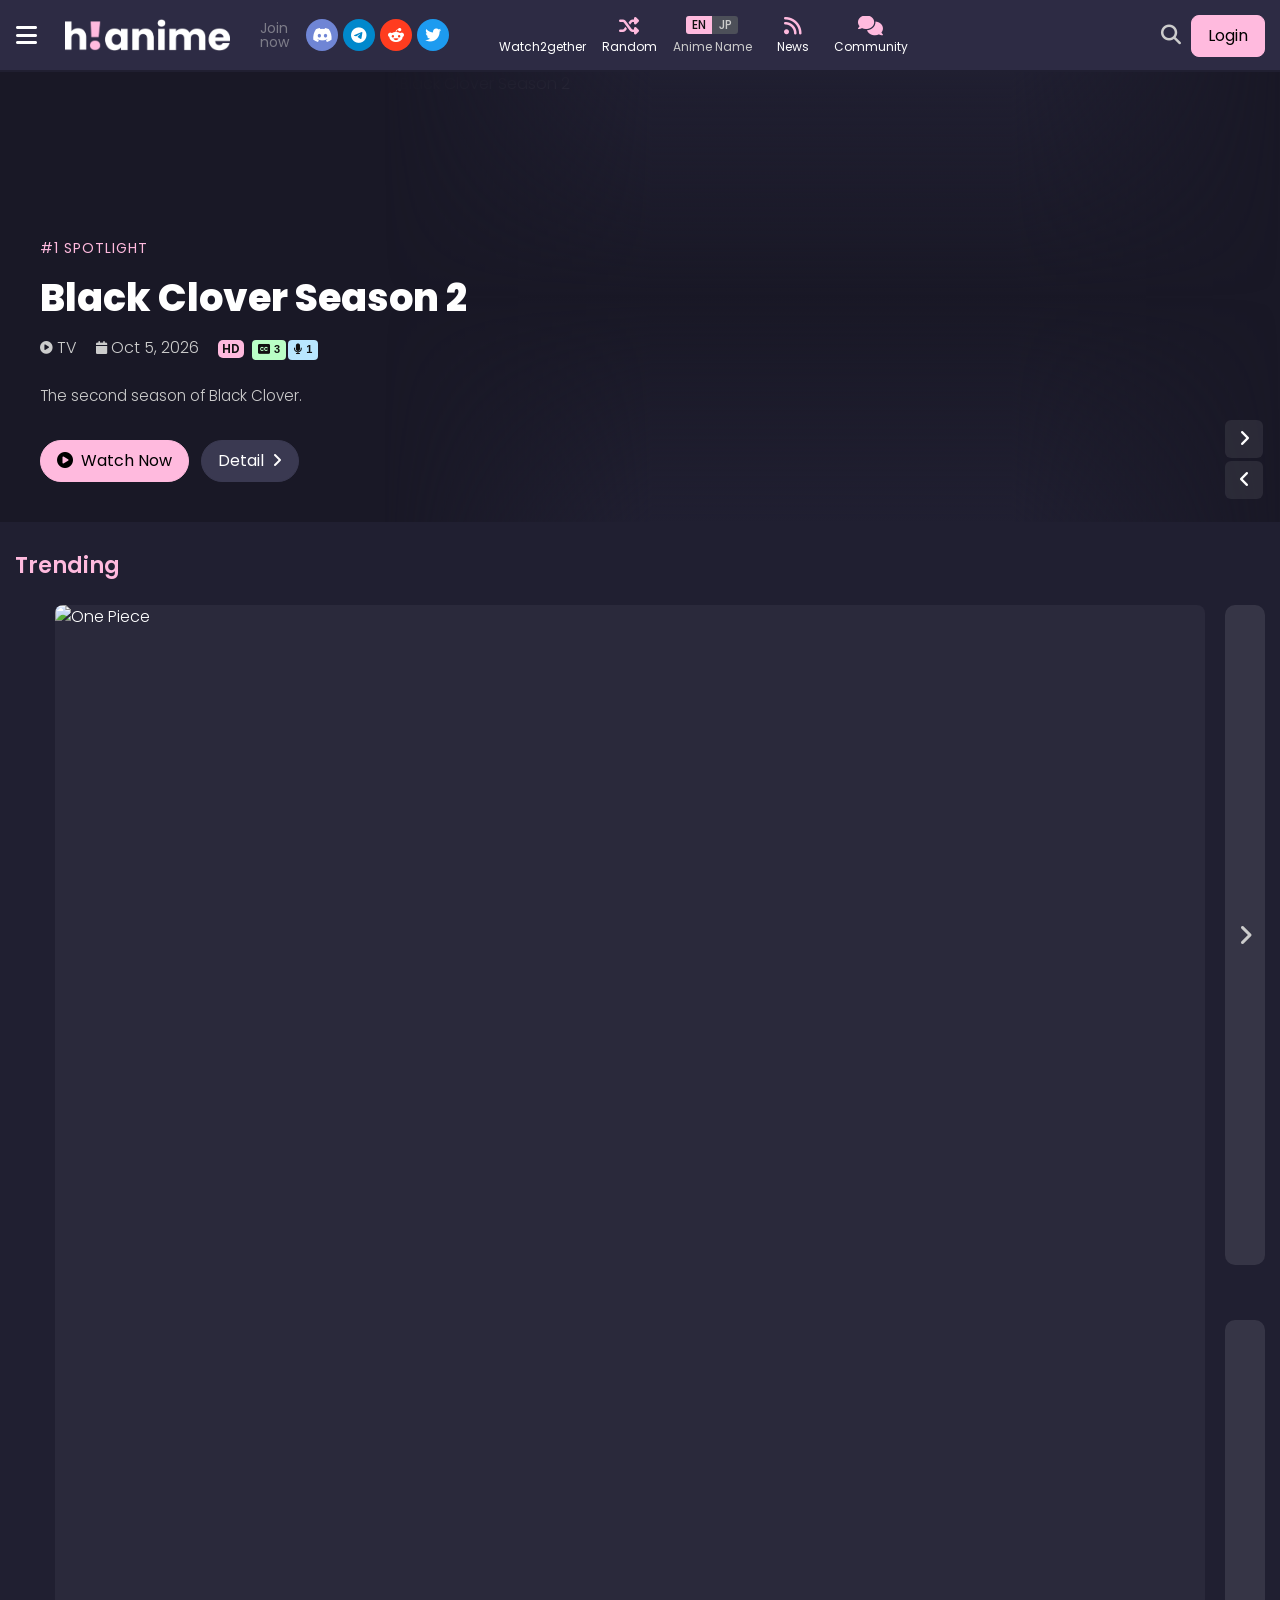
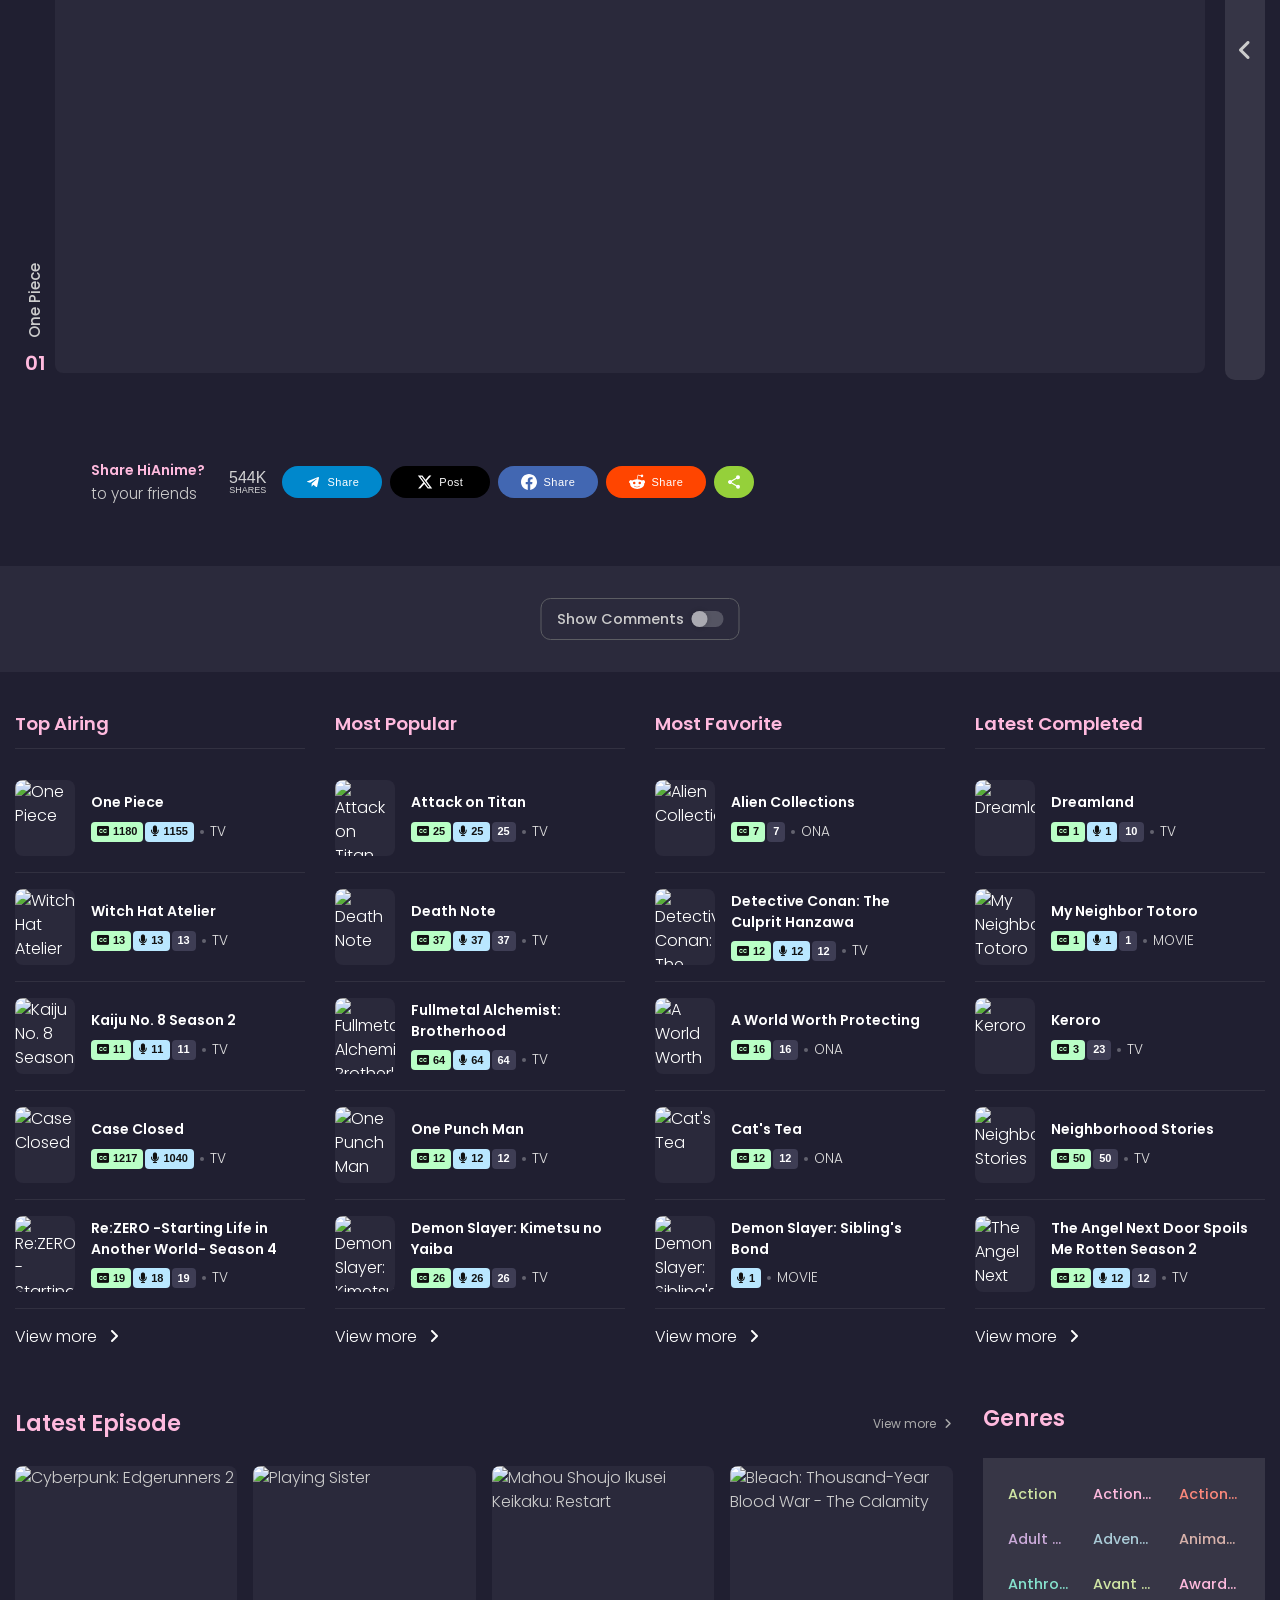
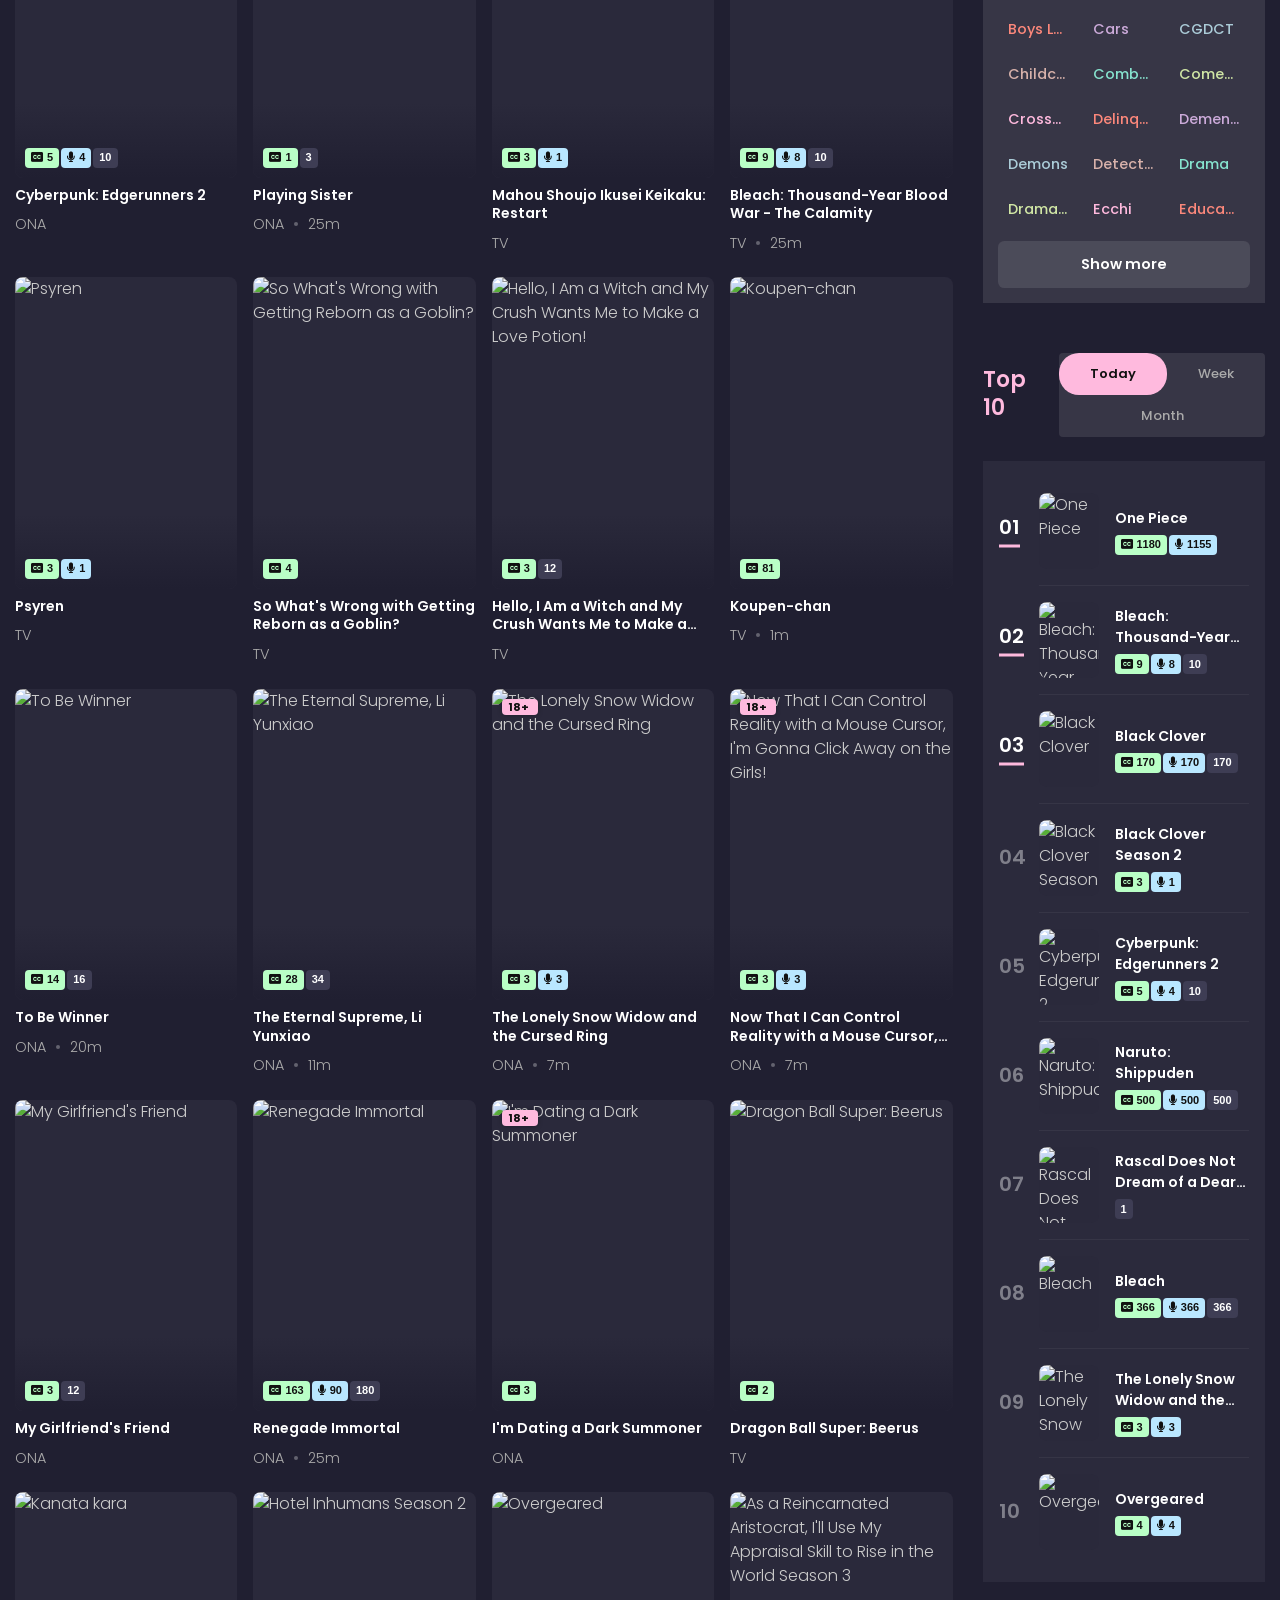
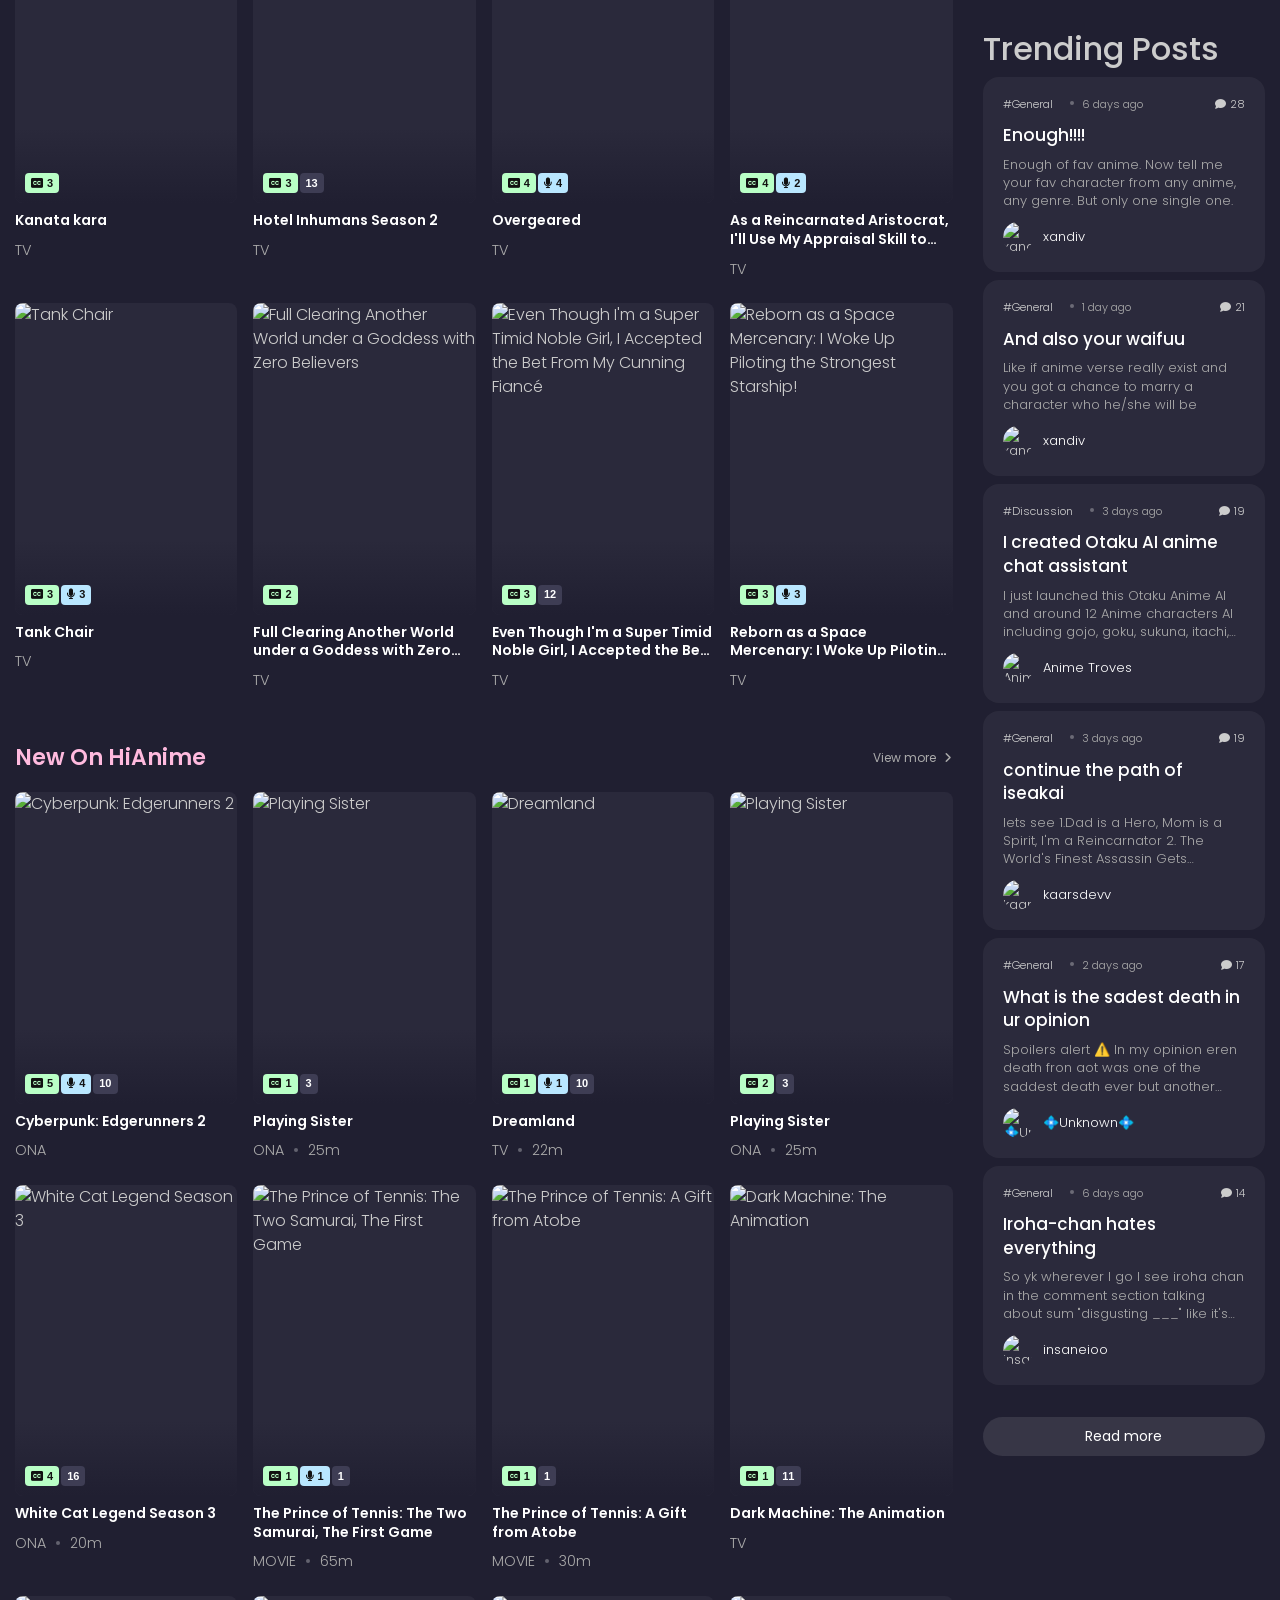
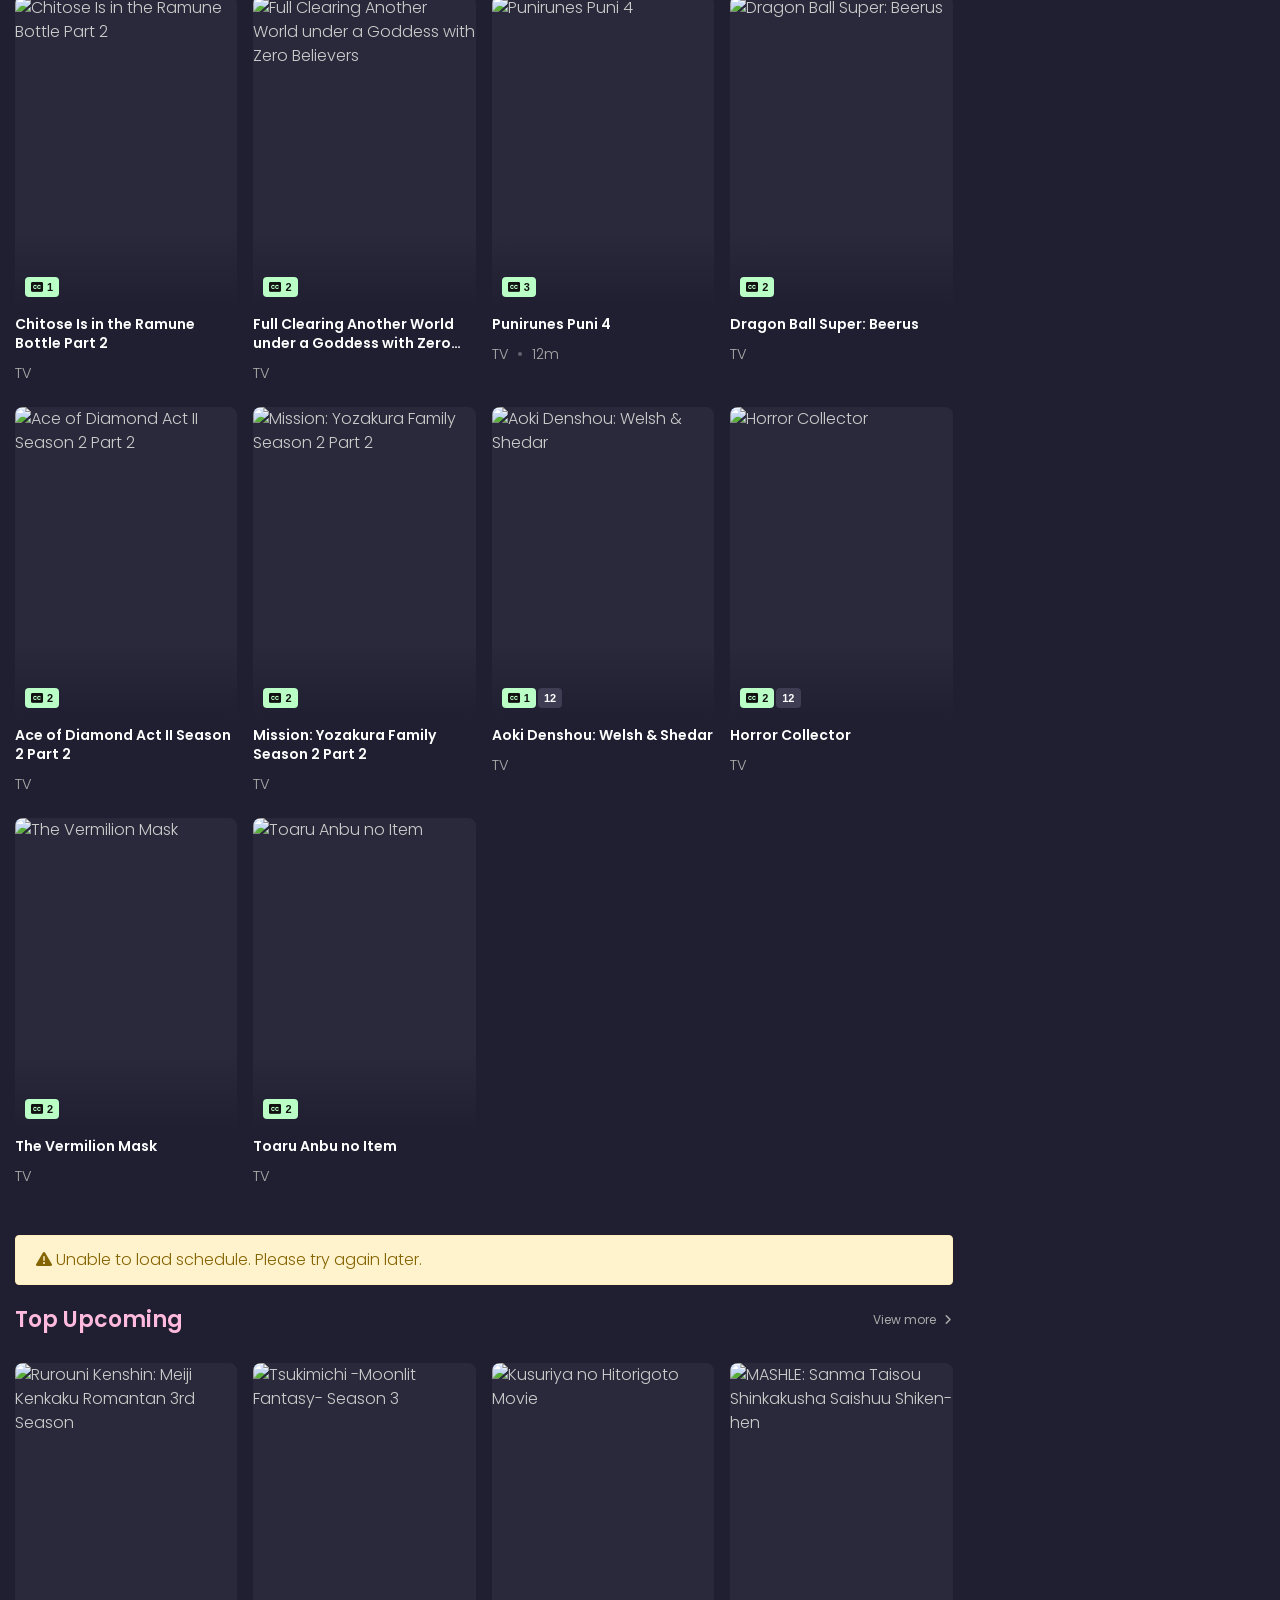
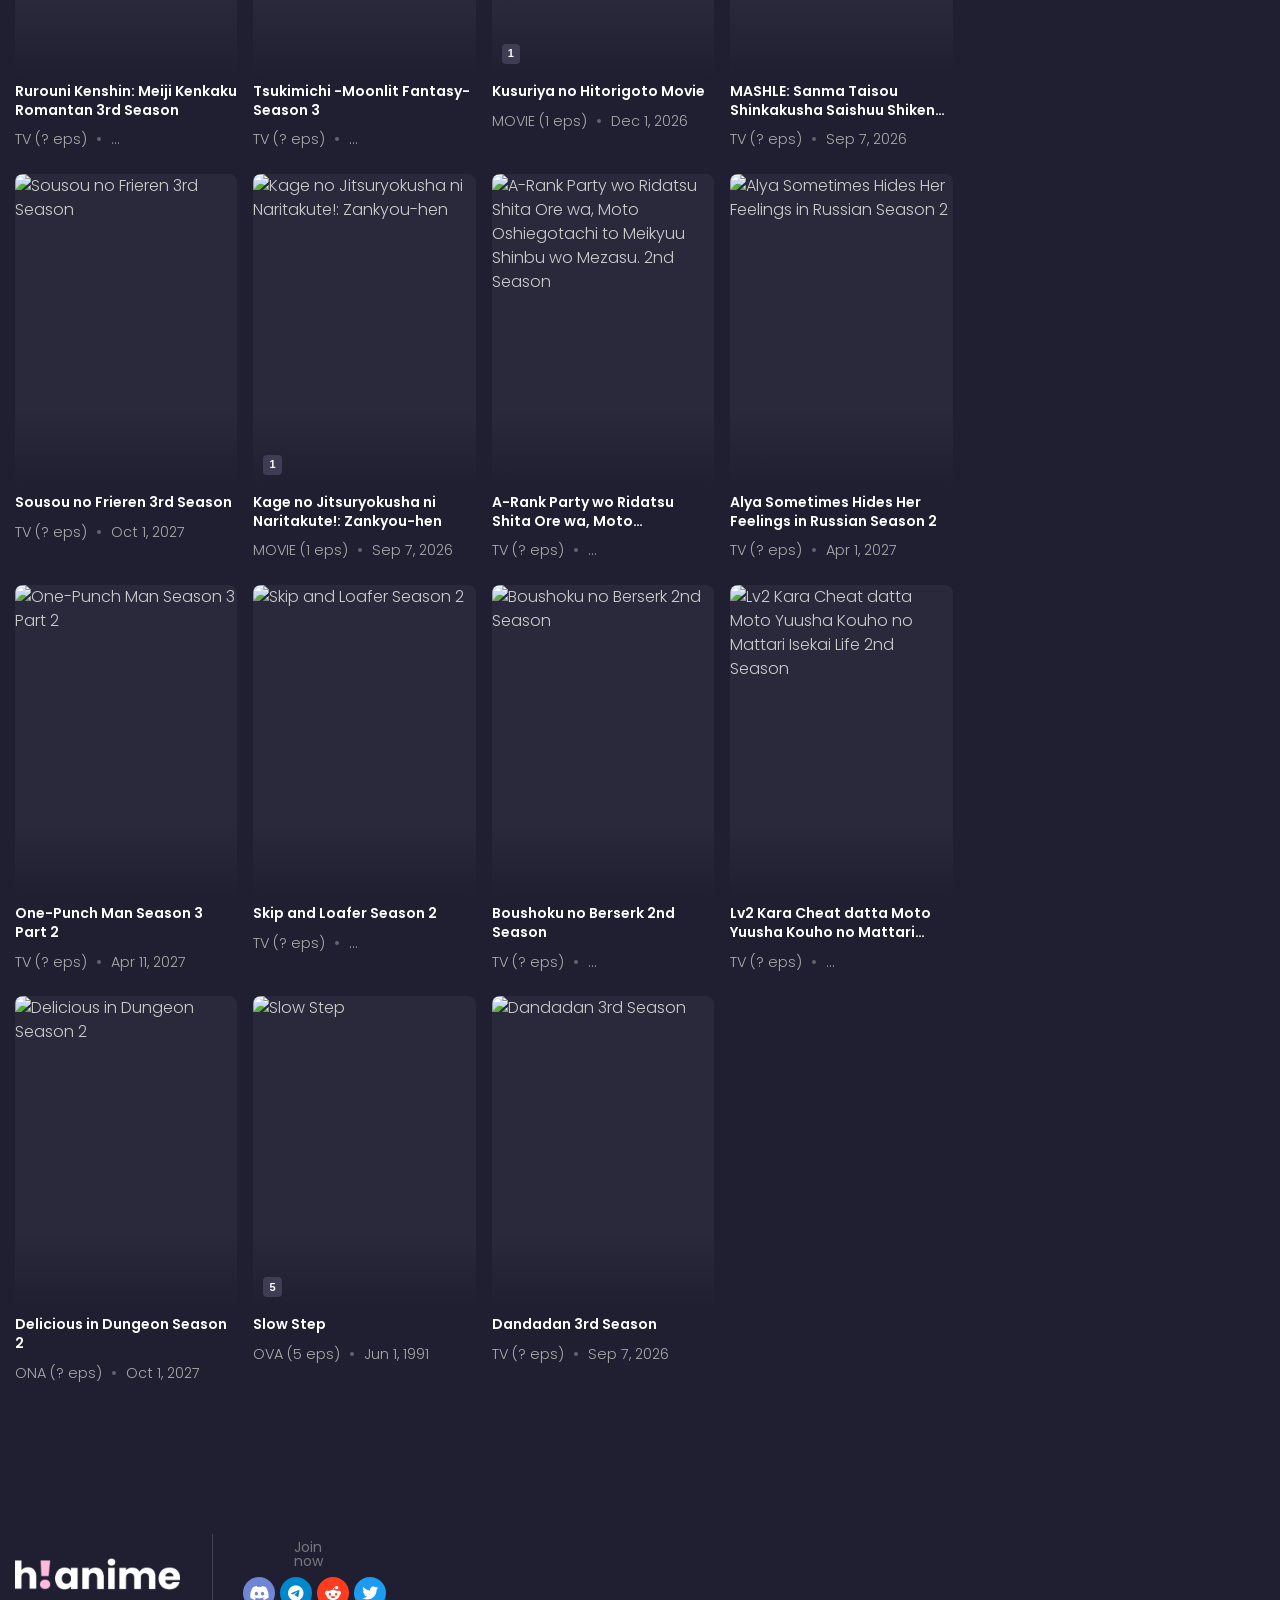
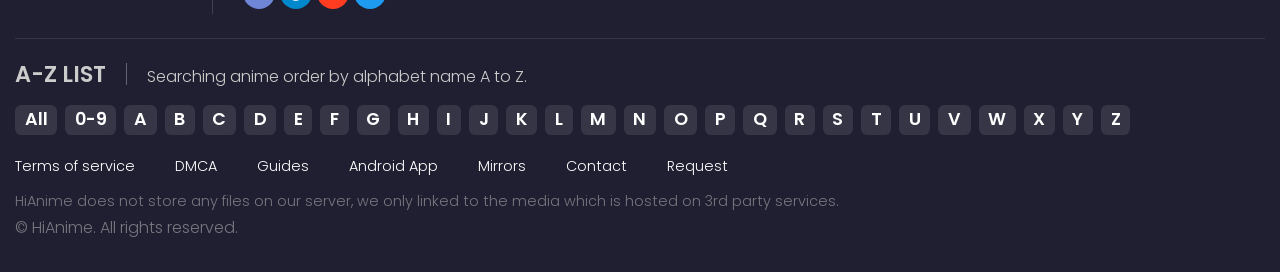
==== commit 50ca76a5: "feat: 1:1 pixel-perfect HiAnime clone with home, watch, browse pages and exact hover effects" ====
--- a/index.html
+++ b/index.html
@@ -1,2012 +1,7828 @@
 <!DOCTYPE html>
-<html lang="hi">
+<html lang="en">
+
 <head>
-    <meta charset="UTF-8">
-    <meta name="viewport" content="width=device-width, initial-scale=1.0">
-    <title>AnixoHindi – Watch Free HD Anime in Hindi Dubbed Online</title>
-    <meta name="description" content="Watch and stream your favorite anime series and movies in 100% Hindi Dub for free in Full HD on AnixoHindi.cc.">
+    <meta http-equiv="Content-Type" content="text/html; charset=UTF-8" />
+    <meta name="robots" content="index,follow" />
+    <meta http-equiv="content-language" content="en" />
+    <meta name="viewport" content="width=device-width, initial-scale=1" />
     
-    <!-- Google Fonts -->
-    <link rel="preconnect" href="https://fonts.googleapis.com">
-    <link rel="preconnect" href="https://fonts.gstatic.com" crossorigin>
-    <link href="https://fonts.googleapis.com/css2?family=Poppins:wght@300;400;500;600;700;800&family=Noto+Sans+Devanagari:wght@400;500;600;700&display=swap" rel="stylesheet">
+    <meta name="csrf-token" content="">
+        <title>HiAnime - Watch Free HD Anime Online with Hindi Sub & Dub</title>
+    <meta name="description" content="Watch and download anime in HD for free at hianime. Stream your favorite subbed and dubbed anime series and movies anytime.">
+    <meta name="theme-color" content="#ffbade">
+    <meta name="msapplication-navbutton-color" content="#ffbade">
+    <meta name="apple-mobile-web-app-status-bar-style" content="#ffbade">
     
-    <!-- FontAwesome Icons -->
+    <meta name="google-site-verification" content="6nTWXFMM8BP96Pf-BW-h1N5OuNkFBZmrEeP8GWABiY0">
+
+        <link rel="icon" href="https://hianime.at/theme/images/icons-192.png" type="image/png">
+    <link rel="apple-touch-icon" href="https://hianime.at/theme/images/apple-touch-icon.png">
+    
+        <meta property="og:type" content="website">
+    <meta property="og:site_name" content="HiAnime">
+    <meta property="og:title" content="HiAnime – Watch Free HD Anime Online with Sub and Dub">
+    <meta property="og:description" content="Watch and download anime in HD for free at hianime. Stream your favorite subbed and dubbed anime series and movies anytime.">
+    
+        
+    
+    
+    <link rel="preload" as="script" href="https://hianime.at/theme/js/vendor.min.js?v=1792108644">
+    <link rel="preload" as="script" href="https://hianime.at/theme/js/theme.min.js?v=1792108644">
+
+    
+    <link rel="preload" as="font" type="font/woff2" crossorigin
+        href="https://hianime.at/theme/vendor/webfonts/fa-solid-900.woff2">
+    <link rel="preload" as="font" type="font/woff2" crossorigin
+        href="https://hianime.at/theme/vendor/webfonts/poppins/poppins-300-latin.woff2">
+    <link rel="preload" as="font" type="font/woff2" crossorigin
+        href="https://hianime.at/theme/vendor/webfonts/poppins/poppins-500-latin.woff2">
+
+    
+        <link rel="stylesheet" href="assets/css/app-home.min.css">
     <link rel="stylesheet" href="https://cdnjs.cloudflare.com/ajax/libs/font-awesome/6.5.1/css/all.min.css">
-
+    <link rel="stylesheet" href="https://fonts.googleapis.com/css2?family=Poppins:ital,wght@0,300;0,400;0,500;0,600;0,700;1,400&display=swap">
+    <link rel="stylesheet" href="assets/css/custom.css">
+
+    
+        <link rel="stylesheet" href="https://hianime.at/build/assets/frontend-DDmvDXjb.css" data-navigate-track="reload" />
+    
+    <script data-cfasync="false">
+        if (window.localStorage.getItem('hianime_logged_in') === '1') {
+            document.documentElement.classList.add('auth-likely', 'is-authed');
+        }
+    </script>
+    <style>
+        .auth-likely #user-slot .header_right-user { visibility: hidden; }
+        /* Cache-identical: the MyZone community tab ships in every copy of the HTML
+           and is revealed by the `is-authed` class auth.js puts on <html>. */
+        html:not(.is-authed) .ai_-tabs .ai_-tab-myzone { display: none; }
+    </style>
+
+    
+    <script data-cfasync="false">
+        if (!window.localStorage.getItem('settings') || !JSON.parse(window.localStorage.getItem('settings')).hasOwnProperty('anime_name')) {
+            let settings = window.localStorage.getItem('settings') ? JSON.parse(window.localStorage.getItem('settings')) : {};
+            settings.anime_name = 'english' === 'japanese' ? 'jp' : 'en';
+            window.localStorage.setItem('settings', JSON.stringify(settings));
+        }
+    </script>
     <style>
         :root {
-            --accent-color: #ffbade;        /* HiAnime signature pastel pink */
-            --accent-hover: #ff94cc;
-            --background-color: #201f31;    /* HiAnime dark background */
-            --background-color-2: #242428;  /* Panel dark background */
-            --card-bg: #2b2a3c;
-            --tick-sub-bg: #b9e7ff;         /* Pastel blue for SUB */
-            --tick-dub-bg: #b9ffc6;         /* Pastel green for DUB */
-            --tick-hindi-bg: #ffcba4;       /* Pastel peach/orange for HINDI */
-            --text-main: #ffffff;
-            --text-muted: #aaaaaa;
-            --text-dark: #111111;
-            --border-color: rgba(255, 255, 255, 0.08);
-            --font-main: 'Poppins', 'Noto Sans Devanagari', sans-serif;
-        }
-
-        * {
-            margin: 0;
-            padding: 0;
-            box-sizing: border-box;
-        }
-
-        body {
-            background-color: var(--background-color);
-            color: #cccccc;
-            font-family: var(--font-main);
-            font-size: 14px;
-            line-height: 1.45;
-            overflow-x: hidden;
-            -webkit-font-smoothing: antialiased;
-        }
-
-        a {
-            color: inherit;
-            text-decoration: none;
-            transition: color 0.2s ease;
-        }
-
-        a:hover {
-            color: var(--accent-color);
-        }
-
-        ul {
-            list-style: none;
-        }
-
-        img {
-            max-width: 100%;
-            height: auto;
-            display: block;
-        }
-
-        .container {
-            max-width: 1320px;
-            margin: 0 auto;
-            padding: 0 16px;
-        }
-
-        .clearfix::after {
-            content: "";
-            display: table;
-            clear: both;
-        }
-
-        /* ========================================================
-           HEADER
-        ======================================================== */
-        #header {
-            position: sticky;
-            top: 0;
-            z-index: 100;
-            background-color: rgba(32, 31, 49, 0.96);
-            backdrop-filter: blur(12px);
-            -webkit-backdrop-filter: blur(12px);
-            border-bottom: 1px solid var(--border-color);
-            padding: 12px 0;
-        }
-
-        .header-wrap {
-            display: flex;
-            align-items: center;
-            justify-content: space-between;
-            gap: 16px;
-        }
-
-        .header-left {
-            display: flex;
-            align-items: center;
-            gap: 16px;
-        }
-
-        .btn-mobile-menu {
-            background: none;
-            border: none;
-            color: #ffffff;
-            font-size: 20px;
-            cursor: pointer;
-            display: none;
-        }
-
-        .brand-logo {
-            display: flex;
-            align-items: center;
-            gap: 8px;
-            font-size: 22px;
-            font-weight: 800;
-            color: #ffffff;
-            letter-spacing: -0.5px;
-        }
-
-        .brand-logo span.accent {
-            color: var(--accent-color);
-        }
-
-        .brand-logo .hindi-tag {
-            font-size: 11px;
-            font-weight: 700;
-            background: linear-gradient(135deg, #ff6b00, #ff3366);
-            color: #ffffff;
-            padding: 2px 7px;
-            border-radius: 6px;
-            letter-spacing: 0.5px;
-            text-transform: uppercase;
-        }
-
-        /* Search Bar */
-        .header-search {
-            flex: 1;
-            max-width: 440px;
-            position: relative;
-        }
-
-        .search-form {
-            position: relative;
-            display: flex;
-            align-items: center;
-        }
-
-        .search-filter-btn {
-            position: absolute;
-            left: 12px;
-            font-size: 12px;
-            font-weight: 600;
-            color: #888888;
-            cursor: pointer;
-            display: flex;
-            align-items: center;
-            gap: 4px;
-        }
-
-        .search-filter-btn:hover {
-            color: var(--accent-color);
-        }
-
-        .search-input {
-            width: 100%;
-            height: 42px;
-            background-color: rgba(255, 255, 255, 0.08);
-            border: 1px solid rgba(255, 255, 255, 0.12);
-            border-radius: 25px;
-            padding: 0 46px 0 68px;
-            color: #ffffff;
-            font-family: inherit;
-            font-size: 13.5px;
-            outline: none;
-            transition: all 0.25s ease;
-        }
-
-        .search-input:focus {
-            background-color: rgba(255, 255, 255, 0.14);
-            border-color: var(--accent-color);
-            box-shadow: 0 0 15px rgba(255, 186, 222, 0.25);
-        }
-
-        .search-submit-btn {
-            position: absolute;
-            right: 6px;
-            width: 32px;
-            height: 32px;
-            background: var(--accent-color);
-            border: none;
-            border-radius: 50%;
-            color: var(--text-dark);
-            cursor: pointer;
-            display: flex;
-            align-items: center;
-            justify-content: center;
-            font-size: 13px;
-            transition: transform 0.2s ease;
-        }
-
-        .search-submit-btn:hover {
-            transform: scale(1.08);
-        }
-
-        /* Search Results Popup */
-        .search-results-popup {
-            position: absolute;
-            top: 50px;
-            left: 0;
-            right: 0;
-            background: #1d1c2b;
-            border: 1px solid var(--border-color);
-            border-radius: 12px;
-            box-shadow: 0 15px 35px rgba(0,0,0,0.6);
-            display: none;
-            z-index: 150;
-            max-height: 360px;
-            overflow-y: auto;
-        }
-
-        .search-result-item {
-            display: flex;
-            align-items: center;
-            gap: 12px;
-            padding: 10px 14px;
-            border-bottom: 1px solid rgba(255, 255, 255, 0.04);
-            cursor: pointer;
-        }
-
-        .search-result-item:hover {
-            background: rgba(255, 255, 255, 0.06);
-        }
-
-        .search-result-item img {
-            width: 36px;
-            height: 48px;
-            object-fit: cover;
-            border-radius: 4px;
-        }
-
-        .search-result-item .s-name {
-            font-size: 13px;
-            font-weight: 600;
-            color: #fff;
-        }
-
-        .search-result-item .s-meta {
-            font-size: 11px;
-            color: #888;
-        }
-
-        /* Header Right Controls */
-        .header-right {
-            display: flex;
-            align-items: center;
-            gap: 16px;
-        }
-
-        .quick-nav {
-            display: flex;
-            align-items: center;
-            gap: 20px;
-        }
-
-        .quick-nav a {
-            color: #e5e5e5;
-            font-weight: 500;
-            font-size: 13.5px;
-        }
-
-        .quick-nav a.active {
-            color: var(--accent-color);
-        }
-
-        /* Social / Community Pills */
-        .social-pill {
-            display: flex;
-            align-items: center;
-            gap: 6px;
-            padding: 6px 12px;
-            background: rgba(255, 255, 255, 0.06);
-            border: 1px solid var(--border-color);
-            border-radius: 20px;
-            color: #fff;
-            font-size: 12px;
-            font-weight: 500;
-            cursor: pointer;
-        }
-
-        .social-pill:hover {
-            background: rgba(255, 255, 255, 0.12);
-        }
-
-        .social-pill.tg i {
-            color: #0088cc;
-        }
-
-        .btn-login {
-            background: var(--accent-color);
-            color: var(--text-dark) !important;
-            font-weight: 600;
-            font-size: 13px;
-            padding: 8px 18px;
-            border-radius: 20px;
-            cursor: pointer;
-            border: none;
-            transition: all 0.2s ease;
-        }
-
-        .btn-login:hover {
-            background: var(--accent-hover);
-            transform: translateY(-1px);
-        }
-
-        /* ========================================================
-           SPOTLIGHT HERO SLIDER (#slider)
-        ======================================================== */
-        .spotlight-wrapper {
-            position: relative;
-            margin-bottom: 30px;
-            overflow: hidden;
-            background: #181726;
-        }
-
-        .spotlight-slider {
-            position: relative;
-            min-height: 480px;
-            display: flex;
-        }
-
-        .spotlight-slide {
-            position: absolute;
-            inset: 0;
-            opacity: 0;
-            visibility: hidden;
-            transition: opacity 0.6s ease, visibility 0.6s ease;
-            display: flex;
-            align-items: center;
-        }
-
-        .spotlight-slide.active {
-            opacity: 1;
-            visibility: visible;
-            position: relative;
-        }
-
-        .slide-bg {
-            position: absolute;
-            inset: 0;
-            background-size: cover;
-            background-position: center 20%;
-            z-index: 1;
-        }
-
-        .slide-overlay {
-            position: absolute;
-            inset: 0;
-            background: linear-gradient(90deg, rgba(32, 31, 49, 0.98) 0%, rgba(32, 31, 49, 0.88) 45%, rgba(32, 31, 49, 0.45) 80%, rgba(32, 31, 49, 0.95) 100%),
-                        linear-gradient(180deg, transparent 60%, rgba(32, 31, 49, 1) 100%);
-            z-index: 2;
-        }
-
-        .slide-content {
-            position: relative;
-            z-index: 10;
-            max-width: 650px;
-            padding: 60px 0;
-        }
-
-        .desi-rank {
-            font-size: 13px;
-            font-weight: 700;
-            color: var(--accent-color);
-            margin-bottom: 8px;
-            letter-spacing: 0.5px;
-            text-transform: uppercase;
-        }
-
-        .desi-title {
-            font-size: 38px;
-            font-weight: 800;
-            color: #ffffff;
-            line-height: 1.18;
-            margin-bottom: 14px;
-            letter-spacing: -0.5px;
-        }
-
-        .desi-meta {
-            display: flex;
-            align-items: center;
-            flex-wrap: wrap;
-            gap: 10px;
-            margin-bottom: 16px;
-            font-size: 12.5px;
-        }
-
-        .meta-item {
-            display: inline-flex;
-            align-items: center;
-            gap: 4px;
-            color: #ccc;
-        }
-
-        .badge-quality {
-            background: #fff;
-            color: #111;
-            font-weight: 700;
-            font-size: 11px;
-            padding: 2px 6px;
-            border-radius: 4px;
-        }
-
-        .tick-badge {
-            display: inline-flex;
-            align-items: center;
-            gap: 4px;
-            font-size: 11px;
-            font-weight: 700;
-            color: #111;
-            padding: 2px 7px;
-            border-radius: 4px;
-        }
-
-        .tick-sub { background-color: var(--tick-sub-bg); }
-        .tick-dub { background-color: var(--tick-dub-bg); }
-        .tick-hindi { background-color: var(--tick-hindi-bg); }
-
-        .desi-desc {
-            font-size: 14px;
-            color: #b0b0c0;
-            line-height: 1.6;
-            margin-bottom: 24px;
-            display: -webkit-box;
-            -webkit-line-clamp: 3;
-            -webkit-box-orient: vertical;
-            overflow: hidden;
-        }
-
-        .desi-actions {
-            display: flex;
-            align-items: center;
-            gap: 12px;
-        }
-
-        .btn-watch-now {
-            display: inline-flex;
-            align-items: center;
-            gap: 8px;
-            background: var(--accent-color);
-            color: var(--text-dark) !important;
-            font-size: 15px;
-            font-weight: 700;
-            padding: 12px 28px;
-            border-radius: 30px;
-            cursor: pointer;
-            transition: all 0.2s ease;
-        }
-
-        .btn-watch-now:hover {
-            background: var(--accent-hover);
-            transform: translateY(-2px);
-            box-shadow: 0 8px 25px rgba(255, 186, 222, 0.4);
-        }
-
-        .btn-detail {
-            display: inline-flex;
-            align-items: center;
-            gap: 6px;
-            background: rgba(255, 255, 255, 0.1);
-            color: #fff;
-            font-size: 15px;
-            font-weight: 600;
-            padding: 12px 24px;
-            border-radius: 30px;
-            backdrop-filter: blur(8px);
-            transition: all 0.2s ease;
-        }
-
-        .btn-detail:hover {
-            background: rgba(255, 255, 255, 0.2);
-        }
-
-        /* Slider Controls */
-        .slider-controls {
-            position: absolute;
-            bottom: 24px;
-            right: 24px;
-            z-index: 20;
-            display: flex;
-            align-items: center;
-            gap: 8px;
-        }
-
-        .slider-btn {
-            width: 40px;
-            height: 40px;
-            border-radius: 50%;
-            background: rgba(255, 255, 255, 0.12);
-            border: none;
-            color: #ffffff;
-            cursor: pointer;
-            display: flex;
-            align-items: center;
-            justify-content: center;
-            transition: all 0.2s;
-        }
-
-        .slider-btn:hover {
-            background: var(--accent-color);
-            color: #111;
-        }
-
-        /* ========================================================
-           TRENDING CAROUSEL (#anime-trending)
-        ======================================================== */
-        .section-block {
-            margin-bottom: 40px;
-        }
-
-        .block-header {
-            display: flex;
-            align-items: center;
-            justify-content: space-between;
-            margin-bottom: 18px;
-        }
-
-        .cat-heading {
-            font-size: 22px;
-            font-weight: 700;
-            color: #ffffff;
-            position: relative;
-            padding-left: 14px;
-        }
-
-        .cat-heading::before {
-            content: '';
-            position: absolute;
-            left: 0;
-            top: 4px;
-            bottom: 4px;
-            width: 4px;
-            background: var(--accent-color);
-            border-radius: 4px;
-        }
-
-        .view-more-btn {
-            font-size: 13px;
-            font-weight: 600;
-            color: #888888;
-            display: flex;
-            align-items: center;
-            gap: 6px;
-        }
-
-        .view-more-btn:hover {
-            color: var(--accent-color);
-        }
-
-        .trending-grid {
-            display: grid;
-            grid-template-columns: repeat(6, 1fr);
-            gap: 16px;
-            overflow-x: auto;
-            padding-bottom: 10px;
-        }
-
-        .trending-item {
-            position: relative;
-            background: var(--card-bg);
-            border-radius: 10px;
-            overflow: hidden;
-            display: flex;
-            flex-direction: column;
-            cursor: pointer;
-            transition: transform 0.25s ease;
-        }
-
-        .trending-item:hover {
-            transform: translateY(-4px);
-        }
-
-        .trending-number {
-            position: absolute;
-            top: 8px;
-            left: 8px;
-            z-index: 5;
-            background: rgba(0, 0, 0, 0.75);
-            backdrop-filter: blur(6px);
-            padding: 3px 8px;
-            border-radius: 6px;
-            font-size: 14px;
-            font-weight: 800;
-            color: var(--accent-color);
-            border: 1px solid rgba(255, 255, 255, 0.1);
-        }
-
-        .trending-poster {
-            position: relative;
-            width: 100%;
-            padding-bottom: 145%;
-            overflow: hidden;
-        }
-
-        .trending-poster img {
-            position: absolute;
-            inset: 0;
-            width: 100%;
-            height: 100%;
-            object-fit: cover;
-            transition: transform 0.3s ease;
-        }
-
-        .trending-item:hover .trending-poster img {
-            transform: scale(1.05);
-        }
-
-        .trending-title {
-            padding: 10px 12px;
-            font-size: 13px;
-            font-weight: 600;
-            color: #ffffff;
-            white-space: nowrap;
-            overflow: hidden;
-            text-overflow: ellipsis;
-        }
-
-        /* ========================================================
-           4-COLUMN HIGHLIGHTS (#anime-featured)
-        ======================================================== */
-        .featured-columns {
-            display: grid;
-            grid-template-columns: repeat(4, 1fr);
-            gap: 20px;
-            margin-bottom: 40px;
-        }
-
-        .f-col {
-            background: var(--background-color-2);
-            border-radius: 12px;
-            padding: 18px 16px;
-            border: 1px solid var(--border-color);
-        }
-
-        .f-col-title {
-            font-size: 17px;
-            font-weight: 700;
-            color: #ffffff;
-            margin-bottom: 16px;
-            padding-bottom: 10px;
-            border-bottom: 1px solid var(--border-color);
-            display: flex;
-            align-items: center;
-            justify-content: space-between;
-        }
-
-        .f-col-title span.badge-count {
-            font-size: 11px;
-            background: rgba(255, 255, 255, 0.08);
-            color: var(--accent-color);
-            padding: 2px 8px;
-            border-radius: 10px;
-        }
-
-        .f-list {
-            display: flex;
-            flex-direction: column;
-            gap: 14px;
-        }
-
-        .f-item {
-            display: flex;
-            gap: 12px;
-            cursor: pointer;
-            transition: opacity 0.2s;
-        }
-
-        .f-item:hover {
-            opacity: 0.85;
-        }
-
-        .f-thumb {
-            width: 55px;
-            height: 75px;
-            border-radius: 6px;
-            overflow: hidden;
-            flex-shrink: 0;
-            position: relative;
-        }
-
-        .f-thumb img {
-            width: 100%;
-            height: 100%;
-            object-fit: cover;
-        }
-
-        .f-info {
-            flex: 1;
-            min-width: 0;
-            display: flex;
-            flex-direction: column;
-            justify-content: center;
-        }
-
-        .f-name {
-            font-size: 13px;
-            font-weight: 600;
-            color: #ffffff;
-            margin-bottom: 6px;
-            white-space: nowrap;
-            overflow: hidden;
-            text-overflow: ellipsis;
-        }
-
-        .f-meta {
-            display: flex;
-            align-items: center;
-            gap: 6px;
-            flex-wrap: wrap;
-            font-size: 11px;
-        }
-
-        /* ========================================================
-           MAIN STREAMING GRID & SIDEBAR
-        ======================================================== */
-        .main-layout {
-            display: grid;
-            grid-template-columns: 1fr 340px;
-            gap: 30px;
-            margin-bottom: 60px;
-        }
-
-        /* Anime Cards Grid */
-        .anime-grid {
-            display: grid;
-            grid-template-columns: repeat(4, 1fr);
-            gap: 18px;
-        }
-
-        .anime-card {
-            background: var(--card-bg);
-            border-radius: 10px;
-            overflow: hidden;
-            display: flex;
-            flex-direction: column;
-            position: relative;
-            cursor: pointer;
-            transition: transform 0.25s ease, box-shadow 0.25s ease;
-        }
-
-        .anime-card:hover {
-            transform: translateY(-5px);
-            box-shadow: 0 12px 25px rgba(0, 0, 0, 0.4);
-        }
-
-        .card-poster {
-            position: relative;
-            width: 100%;
-            padding-bottom: 145%;
-            overflow: hidden;
-            background: #151421;
-        }
-
-        .card-poster img {
-            position: absolute;
-            inset: 0;
-            width: 100%;
-            height: 100%;
-            object-fit: cover;
-            transition: transform 0.3s ease;
-        }
-
-        .anime-card:hover .card-poster img {
-            transform: scale(1.06);
-        }
-
-        .poster-play-btn {
-            position: absolute;
-            inset: 0;
-            background: rgba(0, 0, 0, 0.4);
-            display: flex;
-            align-items: center;
-            justify-content: center;
-            opacity: 0;
-            transition: opacity 0.25s ease;
-        }
-
-        .poster-play-btn i {
-            width: 48px;
-            height: 48px;
-            border-radius: 50%;
-            background: var(--accent-color);
-            color: var(--text-dark);
-            display: flex;
-            align-items: center;
-            justify-content: center;
-            font-size: 18px;
-            padding-left: 3px;
-            box-shadow: 0 4px 15px rgba(0,0,0,0.4);
-        }
-
-        .anime-card:hover .poster-play-btn {
-            opacity: 1;
-        }
-
-        .card-ticks {
-            position: absolute;
-            top: 8px;
-            left: 8px;
-            display: flex;
-            flex-direction: column;
-            gap: 4px;
-            z-index: 5;
-        }
-
-        .card-details {
-            padding: 12px;
-            display: flex;
-            flex-direction: column;
-            flex: 1;
-        }
-
-        .card-title {
-            font-size: 13.5px;
-            font-weight: 600;
-            color: #ffffff;
-            margin-bottom: 6px;
-            display: -webkit-box;
-            -webkit-line-clamp: 2;
-            -webkit-box-orient: vertical;
-            overflow: hidden;
-            line-height: 1.35;
-        }
-
-        .card-meta {
-            margin-top: auto;
-            display: flex;
-            align-items: center;
-            justify-content: space-between;
-            font-size: 11.5px;
-            color: #888899;
-        }
-
-        /* Alert / Announcement */
-        .site-banner-alert {
-            background: rgba(255, 186, 222, 0.08);
-            border-left: 4px solid var(--accent-color);
-            border-radius: 8px;
-            padding: 14px 18px;
-            margin-bottom: 24px;
-            display: flex;
-            align-items: center;
-            gap: 14px;
-        }
-
-        .site-banner-alert i {
-            color: var(--accent-color);
-            font-size: 20px;
-        }
-
-        .site-banner-alert p {
-            font-size: 13.5px;
-            color: #e0e0ea;
-        }
-
-        .site-banner-alert strong {
-            color: #ffffff;
-        }
-
-        /* ========================================================
-           SIDEBAR WIDGETS
-        ======================================================== */
-        .sidebar {
-            display: flex;
-            flex-direction: column;
-            gap: 30px;
-        }
-
-        .widget-box {
-            background: var(--background-color-2);
-            border-radius: 12px;
-            padding: 20px;
-            border: 1px solid var(--border-color);
-        }
-
-        .widget-title {
-            font-size: 18px;
-            font-weight: 700;
-            color: #ffffff;
-            margin-bottom: 16px;
-            display: flex;
-            align-items: center;
-            justify-content: space-between;
-        }
-
-        /* Top 10 Tabs */
-        .top10-tabs {
-            display: flex;
-            gap: 8px;
-            margin-bottom: 16px;
-            background: rgba(0, 0, 0, 0.25);
-            padding: 4px;
-            border-radius: 20px;
-        }
-
-        .top10-tab {
-            flex: 1;
-            text-align: center;
-            padding: 6px 0;
-            font-size: 12px;
-            font-weight: 600;
-            color: #aaa;
-            border-radius: 16px;
-            cursor: pointer;
-            transition: all 0.2s;
-        }
-
-        .top10-tab.active {
-            background: var(--accent-color);
-            color: var(--text-dark);
-        }
-
-        .top10-list {
-            display: flex;
-            flex-direction: column;
-            gap: 12px;
-        }
-
-        .top10-item {
-            display: flex;
-            align-items: center;
-            gap: 12px;
-            padding: 6px 0;
-            border-bottom: 1px solid rgba(255, 255, 255, 0.04);
-            cursor: pointer;
-        }
-
-        .top10-rank {
-            font-size: 18px;
-            font-weight: 800;
-            width: 26px;
-            text-align: center;
-            color: #666677;
-        }
-
-        .top10-item:nth-child(1) .top10-rank { color: #ff4757; }
-        .top10-item:nth-child(2) .top10-rank { color: #ffa502; }
-        .top10-item:nth-child(3) .top10-rank { color: #2ed573; }
-
-        .top10-thumb {
-            width: 44px;
-            height: 60px;
-            border-radius: 4px;
-            overflow: hidden;
-            flex-shrink: 0;
-        }
-
-        .top10-thumb img {
-            width: 100%;
-            height: 100%;
-            object-fit: cover;
-        }
-
-        .top10-info {
-            flex: 1;
-            min-width: 0;
-        }
-
-        .top10-title {
-            font-size: 13px;
-            font-weight: 600;
-            color: #ffffff;
-            white-space: nowrap;
-            overflow: hidden;
-            text-overflow: ellipsis;
-            margin-bottom: 4px;
-        }
-
-        .top10-meta {
-            font-size: 11px;
-            color: #888;
-            display: flex;
-            align-items: center;
-            gap: 6px;
-        }
-
-        /* Genre Tags Cloud */
-        .genres-cloud {
-            display: flex;
-            flex-wrap: wrap;
-            gap: 8px;
-        }
-
-        .genre-pill {
-            font-size: 12px;
-            color: #ccc;
-            background: rgba(255, 255, 255, 0.06);
-            padding: 5px 12px;
-            border-radius: 6px;
-            cursor: pointer;
-            transition: all 0.2s;
-        }
-
-        .genre-pill:hover {
-            background: var(--accent-color);
-            color: var(--text-dark);
-        }
-
-        /* ========================================================
-           CINEMA WATCH MODAL / VIDEO PLAYER
-        ======================================================== */
-        .player-modal-backdrop {
-            position: fixed;
-            inset: 0;
-            background: rgba(10, 10, 16, 0.92);
-            backdrop-filter: blur(14px);
-            -webkit-backdrop-filter: blur(14px);
-            z-index: 200;
-            display: none;
-            align-items: center;
-            justify-content: center;
-            padding: 20px;
-        }
-
-        .player-modal-backdrop.open {
-            display: flex;
-        }
-
-        .player-modal {
-            background: #1a1928;
-            border: 1px solid var(--border-color);
-            border-radius: 16px;
-            max-width: 1100px;
-            width: 100%;
-            max-height: 90vh;
-            overflow-y: auto;
-            position: relative;
-            box-shadow: 0 25px 60px rgba(0, 0, 0, 0.8);
-        }
-
-        .modal-header-bar {
-            display: flex;
-            align-items: center;
-            justify-content: space-between;
-            padding: 16px 24px;
-            border-bottom: 1px solid var(--border-color);
-        }
-
-        .modal-title-group h2 {
-            font-size: 18px;
-            font-weight: 700;
-            color: #ffffff;
-        }
-
-        .modal-title-group span {
-            font-size: 12px;
-            color: var(--accent-color);
-        }
-
-        .btn-close-modal {
-            background: none;
-            border: none;
-            color: #aaa;
-            font-size: 20px;
-            cursor: pointer;
-        }
-
-        .btn-close-modal:hover {
-            color: #fff;
-        }
-
-        /* Screen View */
-        .video-viewport {
-            position: relative;
-            width: 100%;
-            padding-bottom: 56.25%;
-            background: #000000;
-        }
-
-        .video-viewport iframe,
-        .video-viewport video {
-            position: absolute;
-            inset: 0;
-            width: 100%;
-            height: 100%;
-            border: none;
-        }
-
-        /* Player Controls & Server Bar */
-        .player-servers-bar {
-            padding: 16px 24px;
-            background: #141320;
-            border-bottom: 1px solid var(--border-color);
-            display: flex;
-            align-items: center;
-            justify-content: space-between;
-            flex-wrap: wrap;
-            gap: 12px;
-        }
-
-        .server-group {
-            display: flex;
-            align-items: center;
-            gap: 10px;
-        }
-
-        .server-label {
-            font-size: 12px;
-            font-weight: 600;
-            color: #888;
-            text-transform: uppercase;
-        }
-
-        .server-btn {
-            background: rgba(255, 255, 255, 0.08);
-            border: 1px solid var(--border-color);
-            color: #ffffff;
-            font-size: 12px;
-            font-weight: 600;
-            padding: 6px 14px;
-            border-radius: 6px;
-            cursor: pointer;
-            transition: all 0.2s;
-        }
-
-        .server-btn.active {
-            background: var(--accent-color);
-            color: var(--text-dark);
-        }
-
-        /* Episodes Selector */
-        .player-episodes-section {
-            padding: 20px 24px;
-        }
-
-        .episodes-title {
-            font-size: 14px;
-            font-weight: 600;
-            color: #fff;
-            margin-bottom: 12px;
-        }
-
-        .episodes-grid {
-            display: grid;
-            grid-template-columns: repeat(auto-fill, minmax(50px, 1fr));
-            gap: 8px;
-            max-height: 180px;
-            overflow-y: auto;
-        }
-
-        .ep-btn {
-            background: rgba(255, 255, 255, 0.06);
-            border: 1px solid var(--border-color);
-            color: #ddd;
-            font-size: 12px;
-            font-weight: 600;
-            padding: 8px 0;
-            text-align: center;
-            border-radius: 6px;
-            cursor: pointer;
-            transition: all 0.2s;
-        }
-
-        .ep-btn:hover, .ep-btn.active {
-            background: var(--accent-color);
-            color: var(--text-dark);
-            border-color: var(--accent-color);
-        }
-
-        /* ========================================================
-           FOOTER
-        ======================================================== */
-        #footer {
-            background: #161522;
-            border-top: 1px solid var(--border-color);
-            padding: 50px 0 30px 0;
-            margin-top: 60px;
-        }
-
-        .az-list {
-            display: flex;
-            align-items: center;
-            flex-wrap: wrap;
-            gap: 6px;
-            margin-bottom: 30px;
-        }
-
-        .az-title {
-            font-weight: 700;
-            color: #ffffff;
-            margin-right: 8px;
-        }
-
-        .az-item {
-            width: 28px;
-            height: 28px;
-            background: rgba(255, 255, 255, 0.05);
-            border-radius: 4px;
-            display: flex;
-            align-items: center;
-            justify-content: center;
-            font-size: 12px;
-            font-weight: 600;
-            color: #aaa;
-        }
-
-        .az-item:hover {
-            background: var(--accent-color);
-            color: var(--text-dark);
-        }
-
-        .footer-bottom {
-            display: flex;
-            align-items: center;
-            justify-content: space-between;
-            flex-wrap: wrap;
-            gap: 16px;
-            font-size: 13px;
-            color: #777788;
-            padding-top: 20px;
-            border-top: 1px solid var(--border-color);
-        }
-
-        /* ========================================================
-           RESPONSIVE BREAKPOINTS
-        ======================================================== */
-        @media (max-width: 1024px) {
-            .main-layout {
-                grid-template-columns: 1fr;
-            }
-            .featured-columns {
-                grid-template-columns: repeat(2, 1fr);
-            }
-            .trending-grid {
-                grid-template-columns: repeat(4, 1fr);
-            }
-        }
-
-        @media (max-width: 768px) {
-            .btn-mobile-menu {
-                display: block;
-            }
-            .quick-nav, .social-pill {
-                display: none;
-            }
-            .anime-grid {
-                grid-template-columns: repeat(2, 1fr);
-            }
-            .trending-grid {
-                grid-template-columns: repeat(3, 1fr);
-            }
-            .featured-columns {
-                grid-template-columns: 1fr;
-            }
-            .desi-title {
-                font-size: 26px;
-            }
+            --accent-color: #ffbade;
+            --background-color: #201f31;
+            --background-color-2: #201f31;
+            --tick-bg-color: #b9e7ff;
         }
     </style>
-</head>
-<body>
-
-    <!-- ==========================================
-         TOP HEADER
-    =========================================== -->
-    <header id="header">
-        <div class="container">
-            <div class="header-wrap">
-                <div class="header-left">
-                    <button class="btn-mobile-menu" id="toggle-menu" aria-label="Toggle Menu">
-                        <i class="fa fa-bars"></i>
-                    </button>
-                    <a href="#" class="brand-logo">
-                        <span>Anixo<span class="accent">Hindi</span></span>
-                        <span class="hindi-tag">100% Dubbed</span>
+
+    <link rel="preload" as="image" href="https://hianime.at/storage/media/2026/10/black-clover-season-2-1-banner.webp" fetchpriority="high">
+    <!-- Google tag (gtag.js) -->
+
+<script>
+  window.dataLayer = window.dataLayer || [];
+  function {dataLayer.push(arguments);}
+  );
+
+  
+</script></head>
+
+<body class="">
+    <div id="sidebar_menu_bg"></div>
+    <nav id="sidebar_menu" role="navigation" aria-label="Mobile menu">
+        <button class="btn btn-radius btn-sm btn-secondary toggle-sidebar" aria-label="Close menu"><i class="fas fa-angle-left mr-2"></i>Close
+            menu</button>
+        <div class="sb-setting">
+            <div class="header-setting">
+                <div class="hs-toggles">
+                    <a href="https://hianime.at/watch2gather" class="hst-item" title="Watch with friends">
+                        <div class="hst-icon"><i class="zicon zicon-20 zicon-live"></i></div>
+                        <div class="name"><span>W.2.G</span></div>
                     </a>
-                </div>
-
-                <!-- Live Search Bar -->
-                <div class="header-search">
-                    <form class="search-form" id="search-form" onsubmit="event.preventDefault();">
-                        <span class="search-filter-btn"><i class="fa fa-sliders"></i> Filter</span>
-                        <input type="text" class="search-input" id="search-input" placeholder="Search Hindi dubbed anime..." autocomplete="off">
-                        <button type="submit" class="search-submit-btn" aria-label="Search">
-                            <i class="fa fa-search"></i>
-                        </button>
-                    </form>
-                    <!-- Suggest Popup -->
-                    <div class="search-results-popup" id="search-popup"></div>
-                </div>
-
-                <div class="header-right">
-                    <nav class="quick-nav">
-                        <a href="#" class="active">Home</a>
-                        <a href="#">Movies</a>
-                        <a href="#">TV Series</a>
-                        <a href="#">Popular</a>
-                    </nav>
-
-                    <a href="https://t.me" target="_blank" class="social-pill tg" title="Join Telegram">
-                        <i class="fab fa-telegram-plane"></i>
-                        <span>Telegram</span>
+                    <a href="watch.html?anime=random" class="hst-item" title="Watch random anime">
+                        <div class="hst-icon"><i class="fas fa-random"></i></div>
+                        <div class="name"><span>Random</span></div>
                     </a>
-
-                    <button class="btn-login" onclick="alert('Hindi Anime User Zone: Coming Soon in next update!')">
-                        Login
-                    </button>
+                    <div class="hst-item" title="Select language of anime name to display.">
+                        <div class="select-anime-name toggle-lang"><span class="en">EN</span><span class="jp">JP</span>
+                        </div>
+                        <div class="name"><span>Name</span></div>
+                    </div>
+                    <a href="https://hianime.at/news" class="hst-item" title="HiAnime News">
+                        <div class="hst-icon"><i class="fas fa-rss"></i></div>
+                        <div class="name"><span>News</span></div>
+                    </a>
                 </div>
             </div>
         </div>
-    </header>
-
-    <!-- ==========================================
-         SPOTLIGHT HERO CAROUSEL
-    =========================================== -->
-    <section class="spotlight-wrapper">
-        <div class="spotlight-slider" id="spotlight-slider">
-            <!-- Slide 1 -->
-            <div class="spotlight-slide active" data-id="1">
-                <div class="slide-bg" style="background-image: url('https://images8.alphacoders.com/134/1349540.jpeg');"></div>
-                <div class="slide-overlay"></div>
-                <div class="container">
-                    <div class="slide-content">
-                        <div class="desi-rank">#1 Spotlight • Hindi Dubbed</div>
-                        <h1 class="desi-title">Solo Leveling (Season 2 - Arise from the Shadow)</h1>
-                        <div class="desi-meta">
-                            <span class="badge-quality">HD</span>
-                            <span class="tick-badge tick-hindi"><i class="fa fa-microphone"></i> HINDI DUB</span>
-                            <span class="tick-badge tick-sub"><i class="fa fa-closed-captioning"></i> 12 EPS</span>
-                            <span class="meta-item"><i class="fa fa-play-circle"></i> TV</span>
-                            <span class="meta-item"><i class="fa fa-calendar-alt"></i> 2026</span>
+        <div class="sb-donate">
+            <div class="hr-community"><a class="btn btn-sm" href="https://hianime.at/community" title="HiAnime Community"><i
+                        class="fas fa-comments mr-2"></i>Community</a></div>
+        </div>
+        <ul class="nav sidebar_menu-list">
+            <li class="nav-item active"><a class="nav-link" href="index.html" title="Home">Home</a></li>
+            <li class="nav-item"><a class="nav-link" href="browse.html" title="Subbed Anime">Subbed Anime</a></li>
+            <li class="nav-item"><a class="nav-link" href="browse.html" title="Dubbed Anime">Dubbed Anime</a></li>
+            <li class="nav-item"><a class="nav-link" href="browse.html" title="Most Popular">Most Popular</a></li>
+            <li class="nav-item"><a class="nav-link" href="browse.html" title="Movies">Movies</a></li>
+            <li class="nav-item"><a class="nav-link" href="browse.html" title="TV Series">TV Series</a></li>
+            <li class="nav-item"><a class="nav-link" href="browse.html" title="OVAs">OVAs</a></li>
+            <li class="nav-item"><a class="nav-link" href="browse.html" title="ONAs">ONAs</a></li>
+            <li class="nav-item"><a class="nav-link" href="browse.html" title="Specials">Specials</a></li>
+            <li class="nav-item">
+                <div class="nav-link" title="Genre"><strong>Genre</strong></div>
+                <div class="sidebar_menu-sub show" id="sidebar_subs_genre">
+                    <ul class="nav color-list sub-menu">
+                                                <li class="nav-item">
+                            <a class="nav-link" href="https://hianime.at/genres/action"
+                                title="Action">
+                                Action
+                            </a>
+                        </li>
+                                                <li class="nav-item">
+                            <a class="nav-link" href="https://hianime.at/genres/action-adventure"
+                                title="Action &amp; Adventure">
+                                Action &amp; Adventure
+                            </a>
+                        </li>
+                                                <li class="nav-item">
+                            <a class="nav-link" href="https://hianime.at/genres/action-adventure-supernatural"
+                                title="Action , Adventure , Supernatural">
+                                Action , Adventure , Supernatural
+                            </a>
+                        </li>
+                                                <li class="nav-item">
+                            <a class="nav-link" href="https://hianime.at/genres/adult-cast"
+                                title="Adult Cast">
+                                Adult Cast
+                            </a>
+                        </li>
+                                                <li class="nav-item">
+                            <a class="nav-link" href="https://hianime.at/genres/adventure"
+                                title="Adventure">
+                                Adventure
+                            </a>
+                        </li>
+                                                <li class="nav-item">
+                            <a class="nav-link" href="https://hianime.at/genres/animation"
+                                title="Animation">
+                                Animation
+                            </a>
+                        </li>
+                                                <li class="nav-item">
+                            <a class="nav-link" href="https://hianime.at/genres/anthropomorphic"
+                                title="Anthropomorphic">
+                                Anthropomorphic
+                            </a>
+                        </li>
+                                                <li class="nav-item">
+                            <a class="nav-link" href="https://hianime.at/genres/avant-garde"
+                                title="Avant Garde">
+                                Avant Garde
+                            </a>
+                        </li>
+                                                <li class="nav-item">
+                            <a class="nav-link" href="https://hianime.at/genres/award-winning"
+                                title="Award Winning">
+                                Award Winning
+                            </a>
+                        </li>
+                                                <li class="nav-item">
+                            <a class="nav-link" href="https://hianime.at/genres/boys-love"
+                                title="Boys Love">
+                                Boys Love
+                            </a>
+                        </li>
+                                                <li class="nav-item">
+                            <a class="nav-link" href="https://hianime.at/genres/cars"
+                                title="Cars">
+                                Cars
+                            </a>
+                        </li>
+                                                <li class="nav-item">
+                            <a class="nav-link" href="https://hianime.at/genres/cgdct"
+                                title="CGDCT">
+                                CGDCT
+                            </a>
+                        </li>
+                                                <li class="nav-item">
+                            <a class="nav-link" href="https://hianime.at/genres/childcare"
+                                title="Childcare">
+                                Childcare
+                            </a>
+                        </li>
+                                                <li class="nav-item">
+                            <a class="nav-link" href="https://hianime.at/genres/combat-sports"
+                                title="Combat Sports">
+                                Combat Sports
+                            </a>
+                        </li>
+                                                <li class="nav-item">
+                            <a class="nav-link" href="https://hianime.at/genres/comedy"
+                                title="Comedy">
+                                Comedy
+                            </a>
+                        </li>
+                                                <li class="nav-item">
+                            <a class="nav-link" href="https://hianime.at/genres/crossdressing"
+                                title="Crossdressing">
+                                Crossdressing
+                            </a>
+                        </li>
+                                                <li class="nav-item">
+                            <a class="nav-link" href="https://hianime.at/genres/delinquents"
+                                title="Delinquents">
+                                Delinquents
+                            </a>
+                        </li>
+                                                <li class="nav-item">
+                            <a class="nav-link" href="https://hianime.at/genres/dementia"
+                                title="Dementia">
+                                Dementia
+                            </a>
+                        </li>
+                                                <li class="nav-item">
+                            <a class="nav-link" href="https://hianime.at/genres/demons"
+                                title="Demons">
+                                Demons
+                            </a>
+                        </li>
+                                                <li class="nav-item">
+                            <a class="nav-link" href="https://hianime.at/genres/detective"
+                                title="Detective">
+                                Detective
+                            </a>
+                        </li>
+                                                <li class="nav-item">
+                            <a class="nav-link" href="https://hianime.at/genres/drama"
+                                title="Drama">
+                                Drama
+                            </a>
+                        </li>
+                                                <li class="nav-item">
+                            <a class="nav-link" href="https://hianime.at/genres/drama-action-adventure-animation"
+                                title="Drama , Action &amp; Adventure , Animation">
+                                Drama , Action &amp; Adventure , Animation
+                            </a>
+                        </li>
+                                                <li class="nav-item">
+                            <a class="nav-link" href="https://hianime.at/genres/ecchi"
+                                title="Ecchi">
+                                Ecchi
+                            </a>
+                        </li>
+                                                <li class="nav-item">
+                            <a class="nav-link" href="https://hianime.at/genres/educational"
+                                title="Educational">
+                                Educational
+                            </a>
+                        </li>
+                                                <li class="nav-item">
+                            <a class="nav-link" href="https://hianime.at/genres/erotica"
+                                title="Erotica">
+                                Erotica
+                            </a>
+                        </li>
+                                                <li class="nav-item">
+                            <a class="nav-link" href="https://hianime.at/genres/fantasy"
+                                title="Fantasy">
+                                Fantasy
+                            </a>
+                        </li>
+                                                <li class="nav-item">
+                            <a class="nav-link" href="https://hianime.at/genres/gag-humor"
+                                title="Gag Humor">
+                                Gag Humor
+                            </a>
+                        </li>
+                                                <li class="nav-item">
+                            <a class="nav-link" href="https://hianime.at/genres/game"
+                                title="Game">
+                                Game
+                            </a>
+                        </li>
+                                                <li class="nav-item">
+                            <a class="nav-link" href="https://hianime.at/genres/girls-love"
+                                title="Girls Love">
+                                Girls Love
+                            </a>
+                        </li>
+                                                <li class="nav-item">
+                            <a class="nav-link" href="https://hianime.at/genres/gore"
+                                title="Gore">
+                                Gore
+                            </a>
+                        </li>
+                                                <li class="nav-item">
+                            <a class="nav-link" href="https://hianime.at/genres/gourmet"
+                                title="Gourmet">
+                                Gourmet
+                            </a>
+                        </li>
+                                                <li class="nav-item">
+                            <a class="nav-link" href="https://hianime.at/genres/harem"
+                                title="Harem">
+                                Harem
+                            </a>
+                        </li>
+                                                <li class="nav-item">
+                            <a class="nav-link" href="https://hianime.at/genres/hentai"
+                                title="Hentai">
+                                Hentai
+                            </a>
+                        </li>
+                                                <li class="nav-item">
+                            <a class="nav-link" href="https://hianime.at/genres/high-stakes-game"
+                                title="High Stakes Game">
+                                High Stakes Game
+                            </a>
+                        </li>
+                                                <li class="nav-item">
+                            <a class="nav-link" href="https://hianime.at/genres/historical"
+                                title="Historical">
+                                Historical
+                            </a>
+                        </li>
+                                                <li class="nav-item">
+                            <a class="nav-link" href="https://hianime.at/genres/horror"
+                                title="Horror">
+                                Horror
+                            </a>
+                        </li>
+                                                <li class="nav-item">
+                            <a class="nav-link" href="https://hianime.at/genres/idols-female"
+                                title="Idols (Female)">
+                                Idols (Female)
+                            </a>
+                        </li>
+                                                <li class="nav-item">
+                            <a class="nav-link" href="https://hianime.at/genres/idols-male"
+                                title="Idols (Male)">
+                                Idols (Male)
+                            </a>
+                        </li>
+                                                <li class="nav-item">
+                            <a class="nav-link" href="https://hianime.at/genres/isekai"
+                                title="Isekai">
+                                Isekai
+                            </a>
+                        </li>
+                                                <li class="nav-item">
+                            <a class="nav-link" href="https://hianime.at/genres/iyashikei"
+                                title="Iyashikei">
+                                Iyashikei
+                            </a>
+                        </li>
+                                                <li class="nav-item">
+                            <a class="nav-link" href="https://hianime.at/genres/josei"
+                                title="Josei">
+                                Josei
+                            </a>
+                        </li>
+                                                <li class="nav-item">
+                            <a class="nav-link" href="https://hianime.at/genres/kids"
+                                title="Kids">
+                                Kids
+                            </a>
+                        </li>
+                                                <li class="nav-item">
+                            <a class="nav-link" href="https://hianime.at/genres/love-polygon"
+                                title="Love Polygon">
+                                Love Polygon
+                            </a>
+                        </li>
+                                                <li class="nav-item">
+                            <a class="nav-link" href="https://hianime.at/genres/love-status-quo"
+                                title="Love Status Quo">
+                                Love Status Quo
+                            </a>
+                        </li>
+                                                <li class="nav-item">
+                            <a class="nav-link" href="https://hianime.at/genres/magic"
+                                title="Magic">
+                                Magic
+                            </a>
+                        </li>
+                                                <li class="nav-item">
+                            <a class="nav-link" href="https://hianime.at/genres/magical-sex-shift"
+                                title="Magical Sex Shift">
+                                Magical Sex Shift
+                            </a>
+                        </li>
+                                                <li class="nav-item">
+                            <a class="nav-link" href="https://hianime.at/genres/mahou-shoujo"
+                                title="Mahou Shoujo">
+                                Mahou Shoujo
+                            </a>
+                        </li>
+                                                <li class="nav-item">
+                            <a class="nav-link" href="https://hianime.at/genres/martial-arts"
+                                title="Martial Arts">
+                                Martial Arts
+                            </a>
+                        </li>
+                                                <li class="nav-item">
+                            <a class="nav-link" href="https://hianime.at/genres/mecha"
+                                title="Mecha">
+                                Mecha
+                            </a>
+                        </li>
+                                                <li class="nav-item">
+                            <a class="nav-link" href="https://hianime.at/genres/medical"
+                                title="Medical">
+                                Medical
+                            </a>
+                        </li>
+                                                <li class="nav-item">
+                            <a class="nav-link" href="https://hianime.at/genres/military"
+                                title="Military">
+                                Military
+                            </a>
+                        </li>
+                                                <li class="nav-item">
+                            <a class="nav-link" href="https://hianime.at/genres/music"
+                                title="Music">
+                                Music
+                            </a>
+                        </li>
+                                                <li class="nav-item">
+                            <a class="nav-link" href="https://hianime.at/genres/mystery"
+                                title="Mystery">
+                                Mystery
+                            </a>
+                        </li>
+                                                <li class="nav-item">
+                            <a class="nav-link" href="https://hianime.at/genres/mythology"
+                                title="Mythology">
+                                Mythology
+                            </a>
+                        </li>
+                                                <li class="nav-item">
+                            <a class="nav-link" href="https://hianime.at/genres/organized-crime"
+                                title="Organized Crime">
+                                Organized Crime
+                            </a>
+                        </li>
+                                                <li class="nav-item">
+                            <a class="nav-link" href="https://hianime.at/genres/otaku-culture"
+                                title="Otaku Culture">
+                                Otaku Culture
+                            </a>
+                        </li>
+                                                <li class="nav-item">
+                            <a class="nav-link" href="https://hianime.at/genres/parody"
+                                title="Parody">
+                                Parody
+                            </a>
+                        </li>
+                                                <li class="nav-item">
+                            <a class="nav-link" href="https://hianime.at/genres/performing-arts"
+                                title="Performing Arts">
+                                Performing Arts
+                            </a>
+                        </li>
+                                                <li class="nav-item">
+                            <a class="nav-link" href="https://hianime.at/genres/pets"
+                                title="Pets">
+                                Pets
+                            </a>
+                        </li>
+                                                <li class="nav-item">
+                            <a class="nav-link" href="https://hianime.at/genres/police"
+                                title="Police">
+                                Police
+                            </a>
+                        </li>
+                                                <li class="nav-item">
+                            <a class="nav-link" href="https://hianime.at/genres/psychological"
+                                title="Psychological">
+                                Psychological
+                            </a>
+                        </li>
+                                                <li class="nav-item">
+                            <a class="nav-link" href="https://hianime.at/genres/racing"
+                                title="Racing">
+                                Racing
+                            </a>
+                        </li>
+                                                <li class="nav-item">
+                            <a class="nav-link" href="https://hianime.at/genres/reincarnation"
+                                title="Reincarnation">
+                                Reincarnation
+                            </a>
+                        </li>
+                                                <li class="nav-item">
+                            <a class="nav-link" href="https://hianime.at/genres/reverse-harem"
+                                title="Reverse Harem">
+                                Reverse Harem
+                            </a>
+                        </li>
+                                                <li class="nav-item">
+                            <a class="nav-link" href="https://hianime.at/genres/romance"
+                                title="Romance">
+                                Romance
+                            </a>
+                        </li>
+                                                <li class="nav-item">
+                            <a class="nav-link" href="https://hianime.at/genres/samurai"
+                                title="Samurai">
+                                Samurai
+                            </a>
+                        </li>
+                                                <li class="nav-item">
+                            <a class="nav-link" href="https://hianime.at/genres/school"
+                                title="School">
+                                School
+                            </a>
+                        </li>
+                                                <li class="nav-item">
+                            <a class="nav-link" href="https://hianime.at/genres/sci-fi"
+                                title="Sci-Fi">
+                                Sci-Fi
+                            </a>
+                        </li>
+                                                <li class="nav-item">
+                            <a class="nav-link" href="https://hianime.at/genres/sci-fi-fantasy"
+                                title="Sci-Fi &amp; Fantasy">
+                                Sci-Fi &amp; Fantasy
+                            </a>
+                        </li>
+                                                <li class="nav-item">
+                            <a class="nav-link" href="https://hianime.at/genres/seinen"
+                                title="Seinen">
+                                Seinen
+                            </a>
+                        </li>
+                                                <li class="nav-item">
+                            <a class="nav-link" href="https://hianime.at/genres/shoujo"
+                                title="Shoujo">
+                                Shoujo
+                            </a>
+                        </li>
+                                                <li class="nav-item">
+                            <a class="nav-link" href="https://hianime.at/genres/shoujo-ai"
+                                title="Shoujo Ai">
+                                Shoujo Ai
+                            </a>
+                        </li>
+                                                <li class="nav-item">
+                            <a class="nav-link" href="https://hianime.at/genres/shounen"
+                                title="Shounen">
+                                Shounen
+                            </a>
+                        </li>
+                                                <li class="nav-item">
+                            <a class="nav-link" href="https://hianime.at/genres/shounen-ai"
+                                title="Shounen Ai">
+                                Shounen Ai
+                            </a>
+                        </li>
+                                                <li class="nav-item">
+                            <a class="nav-link" href="https://hianime.at/genres/showbiz"
+                                title="Showbiz">
+                                Showbiz
+                            </a>
+                        </li>
+                                                <li class="nav-item">
+                            <a class="nav-link" href="https://hianime.at/genres/slice-of-life"
+                                title="Slice of Life">
+                                Slice of Life
+                            </a>
+                        </li>
+                                                <li class="nav-item">
+                            <a class="nav-link" href="https://hianime.at/genres/space"
+                                title="Space">
+                                Space
+                            </a>
+                        </li>
+                                                <li class="nav-item">
+                            <a class="nav-link" href="https://hianime.at/genres/sports"
+                                title="Sports">
+                                Sports
+                            </a>
+                        </li>
+                                                <li class="nav-item">
+                            <a class="nav-link" href="https://hianime.at/genres/strategy-game"
+                                title="Strategy Game">
+                                Strategy Game
+                            </a>
+                        </li>
+                                                <li class="nav-item">
+                            <a class="nav-link" href="https://hianime.at/genres/supernatural"
+                                title="Supernatural">
+                                Supernatural
+                            </a>
+                        </li>
+                                                <li class="nav-item">
+                            <a class="nav-link" href="https://hianime.at/genres/super-power"
+                                title="Super Power">
+                                Super Power
+                            </a>
+                        </li>
+                                                <li class="nav-item">
+                            <a class="nav-link" href="https://hianime.at/genres/survival"
+                                title="Survival">
+                                Survival
+                            </a>
+                        </li>
+                                                <li class="nav-item">
+                            <a class="nav-link" href="https://hianime.at/genres/suspense"
+                                title="Suspense">
+                                Suspense
+                            </a>
+                        </li>
+                                                <li class="nav-item">
+                            <a class="nav-link" href="https://hianime.at/genres/team-sports"
+                                title="Team Sports">
+                                Team Sports
+                            </a>
+                        </li>
+                                                <li class="nav-item">
+                            <a class="nav-link" href="https://hianime.at/genres/thriller"
+                                title="Thriller">
+                                Thriller
+                            </a>
+                        </li>
+                                                <li class="nav-item">
+                            <a class="nav-link" href="https://hianime.at/genres/time-travel"
+                                title="Time Travel">
+                                Time Travel
+                            </a>
+                        </li>
+                                                <li class="nav-item">
+                            <a class="nav-link" href="https://hianime.at/genres/unknown"
+                                title="unknown">
+                                unknown
+                            </a>
+                        </li>
+                                                <li class="nav-item">
+                            <a class="nav-link" href="https://hianime.at/genres/urban-fantasy"
+                                title="Urban Fantasy">
+                                Urban Fantasy
+                            </a>
+                        </li>
+                                                <li class="nav-item">
+                            <a class="nav-link" href="https://hianime.at/genres/vampire"
+                                title="Vampire">
+                                Vampire
+                            </a>
+                        </li>
+                                                <li class="nav-item">
+                            <a class="nav-link" href="https://hianime.at/genres/video-game"
+                                title="Video Game">
+                                Video Game
+                            </a>
+                        </li>
+                                                <li class="nav-item">
+                            <a class="nav-link" href="https://hianime.at/genres/villainess"
+                                title="Villainess">
+                                Villainess
+                            </a>
+                        </li>
+                                                <li class="nav-item">
+                            <a class="nav-link" href="https://hianime.at/genres/visual-arts"
+                                title="Visual Arts">
+                                Visual Arts
+                            </a>
+                        </li>
+                                                <li class="nav-item">
+                            <a class="nav-link" href="https://hianime.at/genres/workplace"
+                                title="Workplace">
+                                Workplace
+                            </a>
+                        </li>
+                                                                        <li class="nav-item nav-more">
+                            <a class="nav-link" href="#" role="button" aria-label="Show more genres"><i class="fas fa-plus mr-2"></i>More</a>
+                        </li>
+                                            </ul>
+                    <div class="clearfix"></div>
+                </div>
+            </li>
+        </ul>
+        <div class="clearfix"></div>
+    </nav>
+    <div id="wrapper">
+        <div id="header" class="header-home" role="banner">
+            <div class="container">
+                <button id="mobile_menu" aria-label="Toggle mobile menu"><i class="fa fa-bars"></i></button>
+                <a href="index.html" id="logo" aria-label="Home">
+                    <img src="assets/images/logo.png" alt="HiAnime">
+                    <div class="clearfix"></div>
+                </a>
+                <div id="search">
+                    <div class="search-content">
+                        <form action="https://hianime.at/search" autocomplete="off">
+                            <a href="browse.html" class="filter-icon" aria-label="Filter anime">Filter</a>
+                            <input type="text" class="form-control search-input" name="keyword"
+                                placeholder="Search anime..." required aria-label="Search anime" value="">
+                            <button type="submit" class="search-icon" aria-label="Search"><i class="fas fa-search"></i></button>
+                        </form>
+                        <div class="nav search-result-pop" id="search-suggest" style="display: none;">
+                            <div class="loading-relative" id="search-loading" style="display: none;">
+                                <div class="loading">
+                                    <div class="span1"></div>
+                                    <div class="span2"></div>
+                                    <div class="span3"></div>
+                                </div>
+                            </div>
+                            <div class="result" style="display:none;"></div>
                         </div>
-                        <p class="desi-desc">
-                            Sung Jin-Woo ek kamzor E-rank hunter se duniya ka sabse powerful Shadow Monarch banta hai. Ab naye dungeons aur powerful monarchs ke khilaaf shuru hoti hai asli jung — poori tarah pure Hindi voice dubbing me!
-                        </p>
-                        <div class="desi-actions">
-                            <button class="btn-watch-now" onclick="openPlayer('Solo Leveling Season 2 (Hindi Dub)', 'https://www.youtube-nocookie.com/embed/Zq4Z_aV6b_s', 12)">
-                                <i class="fa fa-play"></i> Watch in Hindi
-                            </button>
-                            <a href="#anime-grid-sec" class="btn-detail">
-                                View Episodes <i class="fa fa-angle-right"></i>
-                            </a>
+                    </div>
+                </div>
+                <div class="header-group">
+                    <div class="anw-group">
+                        <div class="zrg-title"><span class="top">Join now</span><span class="bottom">HiAnime
+                                Group</span></div>
+                        <div class="zrg-list">
+                            <div class="item"><a href="https://discord.com/invite/qCMd54VQUv" target="_blank"
+                                    class="zr-social-button dc-btn" aria-label="Discord"><i class="fab fa-discord" aria-hidden="true"></i></a>
+                            </div>
+                            <div class="item"><a href="https://t.me/hianimeat" target="_blank"
+                                    class="zr-social-button tl-btn" aria-label="Telegram"><i class="fab fa-telegram-plane" aria-hidden="true"></i></a>
+                            </div>
+                            <div class="item"><a href="#" target="_blank"
+                                    class="zr-social-button rd-btn" aria-label="Reddit"><i class="fab fa-reddit-alien" aria-hidden="true"></i></a></div>
+                            <div class="item"><a href="https://x.com/hianimeat" target="_blank"
+                                    class="zr-social-button tw-btn" aria-label="Twitter"><i class="fab fa-twitter" aria-hidden="true"></i></a></div>
                         </div>
-                    </div>
-                </div>
+                        <div class="clearfix"></div>
+                    </div>
+                </div>
+                <div class="header-setting">
+                    <div class="hs-toggles">
+                        <a href="https://hianime.at/watch2gather" class="hst-item" data-toggle="tooltip" title="Watch with friends">
+                            <div class="hst-icon"><i class="zicon zicon-20 zicon-live"></i></div>
+                            <div class="name"><span>Watch2gether</span></div>
+                        </a>
+                        <a href="watch.html?anime=random" class="hst-item" data-toggle="tooltip"
+                            data-original-title="Watch random anime">
+                            <div class="hst-icon"><i class="fas fa-random"></i></div>
+                            <div class="name"><span>Random</span></div>
+                        </a>
+                        <div class="hst-item" data-toggle="tooltip" title="Select language of anime name to display.">
+                            <div class="select-anime-name toggle-lang"><span class="en">EN</span><span
+                                    class="jp">JP</span></div>
+                            <div class="name"><span>Anime Name</span></div>
+                        </div>
+                        <a href="https://hianime.at/news" class="hst-item" data-toggle="tooltip" title="News">
+                            <div class="hst-icon"><i class="fas fa-rss"></i></div>
+                            <div class="name"><span>News</span></div>
+                        </a>
+                        <a href="https://hianime.at/community" class="hst-item" data-toggle="tooltip" title="HiAnime Community">
+                            <div class="hst-icon"><i class="fas fa-comments"></i></div>
+                            <div class="name"><span>Community</span></div>
+                        </a>
+                        <div class="clearfix"></div>
+                    </div>
+                </div>
+
+                <div id="pick_menu">
+                    <div class="pick_menu-ul">
+                        <ul class="ulclear">
+                            <li class="pmu-item pmu-item-home">
+                                <a class="pmu-item-icon" href="index.html" title="Home">
+                                    <img src="https://hianime.at/theme/images/pick-home.svg" data-toggle="tooltip" data-placement="right"
+                                        title="Home">
+                                </a>
+                            </li>
+                            <li class="pmu-item pmu-item-movies">
+                                <a class="pmu-item-icon" href="browse.html" title="Movies">
+                                    <img src="https://hianime.at/theme/images/pick-movies.svg" data-toggle="tooltip" data-placement="right"
+                                        title="Movies">
+                                </a>
+                            </li>
+                            <li class="pmu-item pmu-item-show">
+                                <a class="pmu-item-icon" href="browse.html" title="TV Series">
+                                    <img src="https://hianime.at/theme/images/pick-show.svg" data-toggle="tooltip" data-placement="right"
+                                        title="TV Series">
+                                </a>
+                            </li>
+                            <li class="pmu-item pmu-item-popular">
+                                <a class="pmu-item-icon" href="browse.html" title="Most Popular">
+                                    <img src="https://hianime.at/theme/images/pick-popular.svg" data-toggle="tooltip" data-placement="right"
+                                        title="Most Popular">
+                                </a>
+                            </li>
+                        </ul>
+                    </div>
+                </div>
+
+                <div id="header_right">
+                    
+                    <div id="user-slot">
+                        <div class="header_right-user">
+                            <a href="#modallogin" data-toggle="modal" class="nav-link btn btn-primary text-white">Login</a>
+                        </div>
+                    </div>
+                    
+                    <template id="tpl-notifications">
+                        <div class="hr-notifications dropdown">
+                            <div class="hrn-icon" data-toggle="dropdown" data-noti-bell aria-expanded="false" role="button" aria-label="Notifications">
+                                <i class="fas fa-bell"></i>
+                                <div class="number" data-noti-count style="display:none">0</div>
+                            </div>
+                            <div class="dropdown-menu dropdown-menu-noti">
+                                
+                                <div class="nnl-head">
+                                    <strong>Notifications</strong>
+                                    <div class="fav-tabs mt-2 mb-0">
+                                        <ul class="nav nav-tabs pre-tabs pre-tabs-min">
+                                            <li class="nav-item"><a class="nav-link active" href="javascript:;" data-noti-tab="anime">Anime<span class="noti-tab-badge" data-noti-tab-badge="anime" style="display:none">0</span></a></li>
+                                            <li class="nav-item"><a class="nav-link" href="javascript:;" data-noti-tab="community">Community<span class="noti-tab-badge" data-noti-tab-badge="community" style="display:none">0</span></a></li>
+                                            <li class="nav-item"><a class="nav-link" href="javascript:;" data-noti-tab="system">System<span class="noti-tab-badge" data-noti-tab-badge="system" style="display:none">0</span></a></li>
+                                        </ul>
+                                        <div class="clearfix"></div>
+                                    </div>
+                                </div>
+                                <div class="new-noti-list">
+                                    <div class="nnl-mark">
+                                        <a class="btn btn-xs float-right" href="javascript:;" data-noti-read><i class="fas fa-check-double mr-1"></i>Mark all as read</a>
+                                        <div class="clearfix"></div>
+                                    </div>
+                                    <div data-noti-items>
+                                        <div class="nnl-item new text-center">Loading…</div>
+                                    </div>
+                                    <a class="nnl-item nnl-more text-center" href="https://hianime.at/user/notifications">View all notifications<i class="fas fa-angle-right ml-2"></i></a>
+                                </div>
+                            </div>
+                        </div>
+                    </template>
+                    <template id="tpl-user-menu">
+                        <div class="header_right-user logged">
+                            <div class="dropdown">
+                                <div class="btn-user-avatar" data-toggle="dropdown" aria-expanded="true" aria-controls="user_menu">
+                                    <div class="profile-avatar">
+                                        <img data-fill="avatar" data-fallback="https://hianime.at/theme/images/no-image.jpg" src="https://hianime.at/theme/images/no-image.jpg" alt="">
+                                    </div>
+                                </div>
+                                <div id="user_menu" class="dropdown-menu dropdown-menu-right" x-placement="bottom-end" style="position: absolute; will-change: transform; top: 0px; left: 0px; transform: translate3d(-270px, 30px, 0px);">
+                                    <div class="dropdown-item dropdown-item-user">
+                                        <div class="user-detail">
+                                            <div class="name"><strong data-fill="name"></strong></div>
+                                            <div class="mail" data-fill="email"></div>
+                                        </div>
+                                        <div class="clearfix"></div>
+                                    </div>
+                                    <div class="grid-menu">
+                                        <a class="dropdown-item" href="https://hianime.at/user/profile"><i class="fas fa-user mr-2"></i>Profile</a>
+                                        <a class="dropdown-item" href="https://hianime.at/user/watching"><i class="fas fa-history mr-2"></i>Continue Watching</a>
+                                        <a class="dropdown-item" href="https://hianime.at/user/bookmarks"><i class="fas fa-heart mr-2"></i>Watch List</a>
+                                        <a class="dropdown-item" href="https://hianime.at/user/import"><i class="fas fa-exchange-alt mr-2"></i>Import/Export</a>
+                                        <a class="dropdown-item" href="https://hianime.at/user/settings"><i class="fas fa-cog mr-2"></i>Settings</a>
+                                        <div class="clearfix"></div>
+                                    </div>
+                                    <a class="dropdown-item text-right text-white" href="#" data-action="logout">Logout<i class="fas fa-arrow-right ml-2 mr-1"></i></a>
+                                </div>
+                            </div>
+                        </div>
+                    </template>
+                </div>
+                <div id="mobile_search"><i class="fa fa-search"></i></div>
+                <div class="clearfix"></div>
             </div>
-
-            <!-- Slide 2 -->
-            <div class="spotlight-slide" data-id="2">
-                <div class="slide-bg" style="background-image: url('https://images3.alphacoders.com/132/1328396.png');"></div>
-                <div class="slide-overlay"></div>
-                <div class="container">
-                    <div class="slide-content">
-                        <div class="desi-rank">#2 Spotlight • Hindi Dubbed</div>
-                        <h1 class="desi-title">Demon Slayer: Hashira Training Arc</h1>
-                        <div class="desi-meta">
-                            <span class="badge-quality">HD</span>
-                            <span class="tick-badge tick-hindi"><i class="fa fa-microphone"></i> HINDI DUB</span>
-                            <span class="tick-badge tick-sub"><i class="fa fa-closed-captioning"></i> 8 EPS</span>
-                            <span class="meta-item"><i class="fa fa-play-circle"></i> TV</span>
-                            <span class="meta-item"><i class="fa fa-calendar-alt"></i> 2026</span>
+        </div>
+        <div class="clearfix"></div>
+
+        
+<div class="deslide-wrap">
+    <div class="container">
+        <div id="slider">
+            <div class="swiper-wrapper">
+                                                <div class="swiper-slide">
+                    <div class="deslide-item">
+                        <div class="deslide-cover">
+                            <div class="deslide-cover-img">
+                                
+                                <img class="film-poster-img"
+                                    src="https://hianime.at/storage/media/2026/10/black-clover-season-2-1-banner.webp"
+                                    alt="Black Clover Season 2"
+                                                                            fetchpriority="high"
+                                                                        decoding="async">
+                            </div>
                         </div>
-                        <p class="desi-desc">
-                            Muzan Kibutsuji ke final assault se pehle Tanjiro aur baki Demon Slayer Corps sabhi Hashiras se intense training lete hain. Hindi dubbed audio ke powerful dialogues ke saath stream karein.
-                        </p>
-                        <div class="desi-actions">
-                            <button class="btn-watch-now" onclick="openPlayer('Demon Slayer: Hashira Training Arc (Hindi)', 'https://www.youtube-nocookie.com/embed/8b51dF33T3k', 8)">
-                                <i class="fa fa-play"></i> Watch in Hindi
-                            </button>
-                            <a href="#anime-grid-sec" class="btn-detail">
-                                View Episodes <i class="fa fa-angle-right"></i>
-                            </a>
+                        <div class="deslide-item-content">
+                            <div class="desi-sub-text">#1 Spotlight</div>
+                            <div class="desi-head-title dynamic-name"
+                                 data-jname="Black Clover 2nd Season">
+                                Black Clover Season 2
+                            </div>
+                            <div class="sc-detail">
+                                <div class="scd-item">
+                                    <i class="fas fa-play-circle mr-1"></i>TV
+                                </div>
+                                                                                                <div class="scd-item m-hide">
+                                    <i class="fas fa-calendar mr-1"></i>Oct 5, 2026
+                                </div>
+                                                                <div class="scd-item mr-1">
+                                    <span class="quality">HD</span>
+                                </div>
+                                <div class="scd-item">
+                                    <div class="tick">
+                                                                                <div class="tick-item tick-sub">
+                                            <i class="fas fa-closed-captioning mr-1"></i>3
+                                        </div>
+                                                                                                                        <div class="tick-item tick-dub">
+                                            <i class="fas fa-microphone mr-1"></i>1
+                                        </div>
+                                                                            </div>
+                                </div>
+                                <div class="clearfix"></div>
+                            </div>
+                            <div class="desi-description">
+                                The second season of Black Clover.
+                            </div>
+                            <div class="desi-buttons">
+                                <a href="watch.html?anime=black-clover-season-2-1-10492"
+                                   class="btn btn-primary btn-radius mr-2">
+                                    <i class="fas fa-play-circle mr-2"></i>Watch Now
+                                </a>
+                                <a href="https://hianime.at/black-clover-season-2-1-10492"
+                                   class="btn btn-secondary btn-radius">
+                                    Detail<i class="fas fa-angle-right ml-2"></i>
+                                </a>
+                            </div>
                         </div>
-                    </div>
-                </div>
+                        <div class="clearfix"></div>
+                    </div>
+                </div>
+                                                <div class="swiper-slide">
+                    <div class="deslide-item">
+                        <div class="deslide-cover">
+                            <div class="deslide-cover-img">
+                                
+                                <img class="film-poster-img"
+                                    src="https://hianime.at/storage/media/2026/10/cyberpunk-edgerunners-2-banner-1.webp"
+                                    alt="Cyberpunk: Edgerunners 2"
+                                                                            loading="lazy"
+                                                                        decoding="async">
+                            </div>
+                        </div>
+                        <div class="deslide-item-content">
+                            <div class="desi-sub-text">#2 Spotlight</div>
+                            <div class="desi-head-title dynamic-name"
+                                 data-jname="Cyberpunk: Edgerunners II">
+                                Cyberpunk: Edgerunners 2
+                            </div>
+                            <div class="sc-detail">
+                                <div class="scd-item">
+                                    <i class="fas fa-play-circle mr-1"></i>ONA
+                                </div>
+                                                                                                <div class="scd-item m-hide">
+                                    <i class="fas fa-calendar mr-1"></i>Oct 20, 2026
+                                </div>
+                                                                <div class="scd-item mr-1">
+                                    <span class="quality">HD</span>
+                                </div>
+                                <div class="scd-item">
+                                    <div class="tick">
+                                                                                <div class="tick-item tick-sub">
+                                            <i class="fas fa-closed-captioning mr-1"></i>5
+                                        </div>
+                                                                                                                        <div class="tick-item tick-dub">
+                                            <i class="fas fa-microphone mr-1"></i>4
+                                        </div>
+                                                                            </div>
+                                </div>
+                                <div class="clearfix"></div>
+                            </div>
+                            <div class="desi-description">
+                                Cyberpunk: Edgerunners 2 presents a new standalone 10-episode story from the world of Cyberpunk 2077— a raw chronicle of redemption and revenge.When the world is blinded by spectacle, what extremes do you have to go to make your story matter?(Source: Official Twitter)
+                            </div>
+                            <div class="desi-buttons">
+                                <a href="watch.html?anime=cyberpunk-edgerunners-2-10554"
+                                   class="btn btn-primary btn-radius mr-2">
+                                    <i class="fas fa-play-circle mr-2"></i>Watch Now
+                                </a>
+                                <a href="https://hianime.at/cyberpunk-edgerunners-2-10554"
+                                   class="btn btn-secondary btn-radius">
+                                    Detail<i class="fas fa-angle-right ml-2"></i>
+                                </a>
+                            </div>
+                        </div>
+                        <div class="clearfix"></div>
+                    </div>
+                </div>
+                                                <div class="swiper-slide">
+                    <div class="deslide-item">
+                        <div class="deslide-cover">
+                            <div class="deslide-cover-img">
+                                
+                                <img class="film-poster-img"
+                                    src="https://hianime.at/storage/media/2026/10/so-what-s-wrong-with-getting-reborn-as-a-goblin-banner.webp"
+                                    alt="So What&#039;s Wrong with Getting Reborn as a Goblin?"
+                                                                            loading="lazy"
+                                                                        decoding="async">
+                            </div>
+                        </div>
+                        <div class="deslide-item-content">
+                            <div class="desi-sub-text">#3 Spotlight</div>
+                            <div class="desi-head-title dynamic-name"
+                                 data-jname="Tensei Goblin dakedo Shitsumon Aru?">
+                                So What&#039;s Wrong with Getting Reborn as a Goblin?
+                            </div>
+                            <div class="sc-detail">
+                                <div class="scd-item">
+                                    <i class="fas fa-play-circle mr-1"></i>TV
+                                </div>
+                                                                                                <div class="scd-item m-hide">
+                                    <i class="fas fa-calendar mr-1"></i>Oct 5, 2026
+                                </div>
+                                                                <div class="scd-item mr-1">
+                                    <span class="quality">HD</span>
+                                </div>
+                                <div class="scd-item">
+                                    <div class="tick">
+                                                                                <div class="tick-item tick-sub">
+                                            <i class="fas fa-closed-captioning mr-1"></i>4
+                                        </div>
+                                                                                                                    </div>
+                                </div>
+                                <div class="clearfix"></div>
+                            </div>
+                            <div class="desi-description">
+                                Office worker Akira Yagami&#039;s altruistic nature usually gets him the short end of the stick. When he dies after saving a kid from oncoming traffic...he reincarnates in another world as a goblin?! Normally, goblins only live for seven days, but Akira&#039;s newfound powers let him defy the species&#039; normal life span... and are the key to his path to becoming the strongest goblin ever! (Source: Yen Press)
+                            </div>
+                            <div class="desi-buttons">
+                                <a href="watch.html?anime=so-what-s-wrong-with-getting-reborn-as-a-goblin-10509"
+                                   class="btn btn-primary btn-radius mr-2">
+                                    <i class="fas fa-play-circle mr-2"></i>Watch Now
+                                </a>
+                                <a href="https://hianime.at/so-what-s-wrong-with-getting-reborn-as-a-goblin-10509"
+                                   class="btn btn-secondary btn-radius">
+                                    Detail<i class="fas fa-angle-right ml-2"></i>
+                                </a>
+                            </div>
+                        </div>
+                        <div class="clearfix"></div>
+                    </div>
+                </div>
+                                                <div class="swiper-slide">
+                    <div class="deslide-item">
+                        <div class="deslide-cover">
+                            <div class="deslide-cover-img">
+                                
+                                <img class="film-poster-img"
+                                    src="https://hianime.at/storage/media/2026/10/dragon-ball-super-beerus-banner.webp"
+                                    alt="Dragon Ball Super: Beerus"
+                                                                            loading="lazy"
+                                                                        decoding="async">
+                            </div>
+                        </div>
+                        <div class="deslide-item-content">
+                            <div class="desi-sub-text">#4 Spotlight</div>
+                            <div class="desi-head-title dynamic-name"
+                                 data-jname="ドラゴンボール超 ビルス">
+                                Dragon Ball Super: Beerus
+                            </div>
+                            <div class="sc-detail">
+                                <div class="scd-item">
+                                    <i class="fas fa-play-circle mr-1"></i>TV
+                                </div>
+                                                                                                <div class="scd-item m-hide">
+                                    <i class="fas fa-calendar mr-1"></i>Oct 11, 2026
+                                </div>
+                                                                <div class="scd-item mr-1">
+                                    <span class="quality">HD</span>
+                                </div>
+                                <div class="scd-item">
+                                    <div class="tick">
+                                                                                <div class="tick-item tick-sub">
+                                            <i class="fas fa-closed-captioning mr-1"></i>2
+                                        </div>
+                                                                                                                    </div>
+                                </div>
+                                <div class="clearfix"></div>
+                            </div>
+                            <div class="desi-description">
+                                Dragon Ball Super: Beerus, a project that was started a few years ago, is the newly ENHANCED edition of the anime Dragon Ball Super. ENHANCED by the latest visual expression, every scene, especially the battle scenes, is even more immersive, providing a more faithful and detailed reproduction of the original work by Akira Toriyama, and it will deliver a quality that is sure to fully satisfy audiences. (Source: Official website)
+                            </div>
+                            <div class="desi-buttons">
+                                <a href="watch.html?anime=dragon-ball-super-beerus-10542"
+                                   class="btn btn-primary btn-radius mr-2">
+                                    <i class="fas fa-play-circle mr-2"></i>Watch Now
+                                </a>
+                                <a href="https://hianime.at/dragon-ball-super-beerus-10542"
+                                   class="btn btn-secondary btn-radius">
+                                    Detail<i class="fas fa-angle-right ml-2"></i>
+                                </a>
+                            </div>
+                        </div>
+                        <div class="clearfix"></div>
+                    </div>
+                </div>
+                                                <div class="swiper-slide">
+                    <div class="deslide-item">
+                        <div class="deslide-cover">
+                            <div class="deslide-cover-img">
+                                
+                                <img class="film-poster-img"
+                                    src="https://hianime.at/storage/media/2026/10/tensei-shitara-ken-deshita-2nd-banner.webp"
+                                    alt="Tensei Shitara Ken Deshita 2nd Season"
+                                                                            loading="lazy"
+                                                                        decoding="async">
+                            </div>
+                        </div>
+                        <div class="deslide-item-content">
+                            <div class="desi-sub-text">#5 Spotlight</div>
+                            <div class="desi-head-title dynamic-name"
+                                 data-jname="Tensei Shitara Ken Deshita 2nd Season">
+                                Tensei Shitara Ken Deshita 2nd Season
+                            </div>
+                            <div class="sc-detail">
+                                <div class="scd-item">
+                                    <i class="fas fa-play-circle mr-1"></i>TV
+                                </div>
+                                                                                                <div class="scd-item m-hide">
+                                    <i class="fas fa-calendar mr-1"></i>Oct 1, 2026
+                                </div>
+                                                                <div class="scd-item mr-1">
+                                    <span class="quality">HD</span>
+                                </div>
+                                <div class="scd-item">
+                                    <div class="tick">
+                                                                                <div class="tick-item tick-sub">
+                                            <i class="fas fa-closed-captioning mr-1"></i>3
+                                        </div>
+                                                                                                                    </div>
+                                </div>
+                                <div class="clearfix"></div>
+                            </div>
+                            <div class="desi-description">
+                                The second season of Tensei Shitara Ken Deshita.
+                            </div>
+                            <div class="desi-buttons">
+                                <a href="watch.html?anime=tensei-shitara-ken-deshita-2nd-7219"
+                                   class="btn btn-primary btn-radius mr-2">
+                                    <i class="fas fa-play-circle mr-2"></i>Watch Now
+                                </a>
+                                <a href="https://hianime.at/tensei-shitara-ken-deshita-2nd-7219"
+                                   class="btn btn-secondary btn-radius">
+                                    Detail<i class="fas fa-angle-right ml-2"></i>
+                                </a>
+                            </div>
+                        </div>
+                        <div class="clearfix"></div>
+                    </div>
+                </div>
+                                                <div class="swiper-slide">
+                    <div class="deslide-item">
+                        <div class="deslide-cover">
+                            <div class="deslide-cover-img">
+                                
+                                <img class="film-poster-img"
+                                    src="https://hianime.at/storage/media/2026/10/the-laid-off-cheat-granting-mage-enjoys-a-second-lease-on-life-banner-1.webp"
+                                    alt="The Laid-Off Cheat-Granting Mage Enjoys a Second Lease on Life"
+                                                                            loading="lazy"
+                                                                        decoding="async">
+                            </div>
+                        </div>
+                        <div class="deslide-item-content">
+                            <div class="desi-sub-text">#6 Spotlight</div>
+                            <div class="desi-head-title dynamic-name"
+                                 data-jname="Tsuihou sareta Cheat Fuyo Majutsushi wa Kimama na Second Life wo Ouka suru. Ore wa Buki dake ja Naku, Arayuru Mono ni &quot;Kyouka Point&quot; wo Fuyo Dekiru shi, Ore no Ishi de Itsudemo Kouka wo Kaijo Dekiru kedo, Nokotta Hitotachi Daijoubu?">
+                                The Laid-Off Cheat-Granting Mage Enjoys a Second Lease on Life
+                            </div>
+                            <div class="sc-detail">
+                                <div class="scd-item">
+                                    <i class="fas fa-play-circle mr-1"></i>TV
+                                </div>
+                                                                                                <div class="scd-item m-hide">
+                                    <i class="fas fa-calendar mr-1"></i>Oct 7, 2026
+                                </div>
+                                                                <div class="scd-item mr-1">
+                                    <span class="quality">HD</span>
+                                </div>
+                                <div class="scd-item">
+                                    <div class="tick">
+                                                                                <div class="tick-item tick-sub">
+                                            <i class="fas fa-closed-captioning mr-1"></i>2
+                                        </div>
+                                                                                                                        <div class="tick-item tick-dub">
+                                            <i class="fas fa-microphone mr-1"></i>2
+                                        </div>
+                                                                            </div>
+                                </div>
+                                <div class="clearfix"></div>
+                            </div>
+                            <div class="desi-description">
+                                Rein, an enchanter who strengthens equipment with his magic, is suddenly expelled from his guild, simply because every piece of gear in the guild has already been enhanced enough. Outraged by the absurd treatment, Rein decides to take back the enormous amount of mana he had poured into their equipment. When he casually channels it into a random copper sword, it transforms into a cheat-level weapon with 10,000 enhancement points! With zero combat experience but armed with magic that can turn anyt...
+                            </div>
+                            <div class="desi-buttons">
+                                <a href="watch.html?anime=the-laid-off-cheat-granting-mage-enjoys-a-second-lease-on-life-10520"
+                                   class="btn btn-primary btn-radius mr-2">
+                                    <i class="fas fa-play-circle mr-2"></i>Watch Now
+                                </a>
+                                <a href="https://hianime.at/the-laid-off-cheat-granting-mage-enjoys-a-second-lease-on-life-10520"
+                                   class="btn btn-secondary btn-radius">
+                                    Detail<i class="fas fa-angle-right ml-2"></i>
+                                </a>
+                            </div>
+                        </div>
+                        <div class="clearfix"></div>
+                    </div>
+                </div>
+                                                <div class="swiper-slide">
+                    <div class="deslide-item">
+                        <div class="deslide-cover">
+                            <div class="deslide-cover-img">
+                                
+                                <img class="film-poster-img"
+                                    src="https://hianime.at/storage/media/2026/10/hello-i-am-a-witch-and-my-crush-wants-me-to-make-a-love-potion-banner.webp"
+                                    alt="Hello, I Am a Witch and My Crush Wants Me to Make a Love Potion!"
+                                                                            loading="lazy"
+                                                                        decoding="async">
+                            </div>
+                        </div>
+                        <div class="deslide-item-content">
+                            <div class="desi-sub-text">#7 Spotlight</div>
+                            <div class="desi-head-title dynamic-name"
+                                 data-jname="Doumo, Suki na Hito ni Horegusuri wo Irai sareta Majo desu.">
+                                Hello, I Am a Witch and My Crush Wants Me to Make a Love Potion!
+                            </div>
+                            <div class="sc-detail">
+                                <div class="scd-item">
+                                    <i class="fas fa-play-circle mr-1"></i>TV
+                                </div>
+                                                                                                <div class="scd-item m-hide">
+                                    <i class="fas fa-calendar mr-1"></i>Oct 5, 2026
+                                </div>
+                                                                <div class="scd-item mr-1">
+                                    <span class="quality">HD</span>
+                                </div>
+                                <div class="scd-item">
+                                    <div class="tick">
+                                                                                <div class="tick-item tick-sub">
+                                            <i class="fas fa-closed-captioning mr-1"></i>3
+                                        </div>
+                                                                                                                    </div>
+                                </div>
+                                <div class="clearfix"></div>
+                            </div>
+                            <div class="desi-description">
+                                Deep within the forest, a cozy and rather cluttered cottage sits on the lakeshore, housing a mysterious, feared witch. In truth, she is a lovely young woman named Rose, who has learned the art of potion-making from her wise grandmother. Rose cherishes her tucked-away life, yet there is a longing in her heart—for a handsome knight she once saw, Sir Harij Azm. For four years, Rose&#039;s feelings for Harij have lingered, but she can never act on them; witches live outside of human affairs and belong to...
+                            </div>
+                            <div class="desi-buttons">
+                                <a href="watch.html?anime=hello-i-am-a-witch-and-my-crush-wants-me-to-make-a-love-potion-10508"
+                                   class="btn btn-primary btn-radius mr-2">
+                                    <i class="fas fa-play-circle mr-2"></i>Watch Now
+                                </a>
+                                <a href="https://hianime.at/hello-i-am-a-witch-and-my-crush-wants-me-to-make-a-love-potion-10508"
+                                   class="btn btn-secondary btn-radius">
+                                    Detail<i class="fas fa-angle-right ml-2"></i>
+                                </a>
+                            </div>
+                        </div>
+                        <div class="clearfix"></div>
+                    </div>
+                </div>
+                                                <div class="swiper-slide">
+                    <div class="deslide-item">
+                        <div class="deslide-cover">
+                            <div class="deslide-cover-img">
+                                
+                                <img class="film-poster-img"
+                                    src="https://hianime.at/storage/media/2026/10/tokyo-revengers-war-of-the-three-titan-arc-banner.webp"
+                                    alt="Tokyo Revengers: War of the Three Titan Arc"
+                                                                            loading="lazy"
+                                                                        decoding="async">
+                            </div>
+                        </div>
+                        <div class="deslide-item-content">
+                            <div class="desi-sub-text">#8 Spotlight</div>
+                            <div class="desi-head-title dynamic-name"
+                                 data-jname="Tokyo Revengers: Santen Sensou-hen">
+                                Tokyo Revengers: War of the Three Titan Arc
+                            </div>
+                            <div class="sc-detail">
+                                <div class="scd-item">
+                                    <i class="fas fa-play-circle mr-1"></i>TV
+                                </div>
+                                                                                                <div class="scd-item m-hide">
+                                    <i class="fas fa-calendar mr-1"></i>Oct 3, 2026
+                                </div>
+                                                                <div class="scd-item mr-1">
+                                    <span class="quality">HD</span>
+                                </div>
+                                <div class="scd-item">
+                                    <div class="tick">
+                                                                                <div class="tick-item tick-sub">
+                                            <i class="fas fa-closed-captioning mr-1"></i>3
+                                        </div>
+                                                                                                                        <div class="tick-item tick-dub">
+                                            <i class="fas fa-microphone mr-1"></i>3
+                                        </div>
+                                                                            </div>
+                                </div>
+                                <div class="clearfix"></div>
+                            </div>
+                            <div class="desi-description">
+                                Sequel to Tokyo Revengers: Tenjiku-hen.
+                            </div>
+                            <div class="desi-buttons">
+                                <a href="watch.html?anime=tokyo-revengers-war-of-the-three-titan-arc-10486"
+                                   class="btn btn-primary btn-radius mr-2">
+                                    <i class="fas fa-play-circle mr-2"></i>Watch Now
+                                </a>
+                                <a href="https://hianime.at/tokyo-revengers-war-of-the-three-titan-arc-10486"
+                                   class="btn btn-secondary btn-radius">
+                                    Detail<i class="fas fa-angle-right ml-2"></i>
+                                </a>
+                            </div>
+                        </div>
+                        <div class="clearfix"></div>
+                    </div>
+                </div>
+                                                <div class="swiper-slide">
+                    <div class="deslide-item">
+                        <div class="deslide-cover">
+                            <div class="deslide-cover-img">
+                                
+                                <img class="film-poster-img"
+                                    src="https://hianime.at/storage/media/2026/10/tantei-wa-mou-shindeiru-season-2-banner.webp"
+                                    alt="The Detective Is Already Dead Season 2"
+                                                                            loading="lazy"
+                                                                        decoding="async">
+                            </div>
+                        </div>
+                        <div class="deslide-item-content">
+                            <div class="desi-sub-text">#9 Spotlight</div>
+                            <div class="desi-head-title dynamic-name"
+                                 data-jname="The Detective Is Already Dead Season 2">
+                                The Detective Is Already Dead Season 2
+                            </div>
+                            <div class="sc-detail">
+                                <div class="scd-item">
+                                    <i class="fas fa-play-circle mr-1"></i>TV
+                                </div>
+                                                                                                <div class="scd-item m-hide">
+                                    <i class="fas fa-calendar mr-1"></i>Oct 1, 2026
+                                </div>
+                                                                <div class="scd-item mr-1">
+                                    <span class="quality">HD</span>
+                                </div>
+                                <div class="scd-item">
+                                    <div class="tick">
+                                                                                <div class="tick-item tick-sub">
+                                            <i class="fas fa-closed-captioning mr-1"></i>2
+                                        </div>
+                                                                                                                    </div>
+                                </div>
+                                <div class="clearfix"></div>
+                            </div>
+                            <div class="desi-description">
+                                The second season of Tantei wa mou, Shindeiru.
+                            </div>
+                            <div class="desi-buttons">
+                                <a href="watch.html?anime=tantei-wa-mou-shindeiru-season-2-4158"
+                                   class="btn btn-primary btn-radius mr-2">
+                                    <i class="fas fa-play-circle mr-2"></i>Watch Now
+                                </a>
+                                <a href="https://hianime.at/tantei-wa-mou-shindeiru-season-2-4158"
+                                   class="btn btn-secondary btn-radius">
+                                    Detail<i class="fas fa-angle-right ml-2"></i>
+                                </a>
+                            </div>
+                        </div>
+                        <div class="clearfix"></div>
+                    </div>
+                </div>
+                                                <div class="swiper-slide">
+                    <div class="deslide-item">
+                        <div class="deslide-cover">
+                            <div class="deslide-cover-img">
+                                
+                                <img class="film-poster-img"
+                                    src="https://hianime.at/storage/media/2026/10/overgeared-banner.webp"
+                                    alt="Overgeared"
+                                                                            loading="lazy"
+                                                                        decoding="async">
+                            </div>
+                        </div>
+                        <div class="deslide-item-content">
+                            <div class="desi-sub-text">#10 Spotlight</div>
+                            <div class="desi-head-title dynamic-name"
+                                 data-jname="Tempal: Item no Chikara">
+                                Overgeared
+                            </div>
+                            <div class="sc-detail">
+                                <div class="scd-item">
+                                    <i class="fas fa-play-circle mr-1"></i>TV
+                                </div>
+                                                                                                <div class="scd-item m-hide">
+                                    <i class="fas fa-calendar mr-1"></i>Sep 27, 2026
+                                </div>
+                                                                <div class="scd-item mr-1">
+                                    <span class="quality">HD</span>
+                                </div>
+                                <div class="scd-item">
+                                    <div class="tick">
+                                                                                <div class="tick-item tick-sub">
+                                            <i class="fas fa-closed-captioning mr-1"></i>4
+                                        </div>
+                                                                                                                        <div class="tick-item tick-dub">
+                                            <i class="fas fa-microphone mr-1"></i>4
+                                        </div>
+                                                                            </div>
+                                </div>
+                                <div class="clearfix"></div>
+                            </div>
+                            <div class="desi-description">
+                                Shin Youngwoo (a.k.a. Grid), an unlucky man in life and a low-level player in the popular VR game &quot;Satisfy,&quot; finds a powerful item that earns him a rare legendary class title: &quot;Pagma&#039;s Successor.&quot; He&#039;s now a skilled blacksmith who can forge unique weapons and equip the game&#039;s most powerful gear. Grid resolves to use his new abilities to achieve fame and fortune, but as his very existence begins to stir up trouble in Satisfy, he realizes that life as a legend may be more than he bargained for......
+                            </div>
+                            <div class="desi-buttons">
+                                <a href="watch.html?anime=overgeared-10469"
+                                   class="btn btn-primary btn-radius mr-2">
+                                    <i class="fas fa-play-circle mr-2"></i>Watch Now
+                                </a>
+                                <a href="https://hianime.at/overgeared-10469"
+                                   class="btn btn-secondary btn-radius">
+                                    Detail<i class="fas fa-angle-right ml-2"></i>
+                                </a>
+                            </div>
+                        </div>
+                        <div class="clearfix"></div>
+                    </div>
+                </div>
+                                                <div class="swiper-slide">
+                    <div class="deslide-item">
+                        <div class="deslide-cover">
+                            <div class="deslide-cover-img">
+                                
+                                <img class="film-poster-img"
+                                    src="https://hianime.at/storage/media/2026/10/kikansha-no-mahou-wa-tokubetsu-desu-2nd-season-banner.webp"
+                                    alt="A Returner&#039;s Magic Should be Special Season 2"
+                                                                            loading="lazy"
+                                                                        decoding="async">
+                            </div>
+                        </div>
+                        <div class="deslide-item-content">
+                            <div class="desi-sub-text">#11 Spotlight</div>
+                            <div class="desi-head-title dynamic-name"
+                                 data-jname="Kikansha no Mahou wa Tokubetsu desu 2nd Season">
+                                A Returner&#039;s Magic Should be Special Season 2
+                            </div>
+                            <div class="sc-detail">
+                                <div class="scd-item">
+                                    <i class="fas fa-play-circle mr-1"></i>TV
+                                </div>
+                                                                                                <div class="scd-item m-hide">
+                                    <i class="fas fa-calendar mr-1"></i>Oct 7, 2026
+                                </div>
+                                                                <div class="scd-item mr-1">
+                                    <span class="quality">HD</span>
+                                </div>
+                                <div class="scd-item">
+                                    <div class="tick">
+                                                                                <div class="tick-item tick-sub">
+                                            <i class="fas fa-closed-captioning mr-1"></i>2
+                                        </div>
+                                                                                                                        <div class="tick-item tick-dub">
+                                            <i class="fas fa-microphone mr-1"></i>2
+                                        </div>
+                                                                            </div>
+                                </div>
+                                <div class="clearfix"></div>
+                            </div>
+                            <div class="desi-description">
+                                The second season of Kikansha no Mahou wa Tokubetsu desu.
+                            </div>
+                            <div class="desi-buttons">
+                                <a href="watch.html?anime=kikansha-no-mahou-wa-tokubetsu-desu-2nd-season-1915"
+                                   class="btn btn-primary btn-radius mr-2">
+                                    <i class="fas fa-play-circle mr-2"></i>Watch Now
+                                </a>
+                                <a href="https://hianime.at/kikansha-no-mahou-wa-tokubetsu-desu-2nd-season-1915"
+                                   class="btn btn-secondary btn-radius">
+                                    Detail<i class="fas fa-angle-right ml-2"></i>
+                                </a>
+                            </div>
+                        </div>
+                        <div class="clearfix"></div>
+                    </div>
+                </div>
+                                                <div class="swiper-slide">
+                    <div class="deslide-item">
+                        <div class="deslide-cover">
+                            <div class="deslide-cover-img">
+                                
+                                <img class="film-poster-img"
+                                    src="https://hianime.at/storage/media/2026/10/psyren-banner.webp"
+                                    alt="Psyren"
+                                                                            loading="lazy"
+                                                                        decoding="async">
+                            </div>
+                        </div>
+                        <div class="deslide-item-content">
+                            <div class="desi-sub-text">#12 Spotlight</div>
+                            <div class="desi-head-title dynamic-name"
+                                 data-jname="PSYЯEN -サイレン-">
+                                Psyren
+                            </div>
+                            <div class="sc-detail">
+                                <div class="scd-item">
+                                    <i class="fas fa-play-circle mr-1"></i>TV
+                                </div>
+                                                                                                <div class="scd-item m-hide">
+                                    <i class="fas fa-calendar mr-1"></i>Oct 5, 2026
+                                </div>
+                                                                <div class="scd-item mr-1">
+                                    <span class="quality">HD</span>
+                                </div>
+                                <div class="scd-item">
+                                    <div class="tick">
+                                                                                <div class="tick-item tick-sub">
+                                            <i class="fas fa-closed-captioning mr-1"></i>3
+                                        </div>
+                                                                                                                        <div class="tick-item tick-dub">
+                                            <i class="fas fa-microphone mr-1"></i>1
+                                        </div>
+                                                                            </div>
+                                </div>
+                                <div class="clearfix"></div>
+                            </div>
+                            <div class="desi-description">
+                                Ageha Yoshina is a self-confident high school student who helps others for a fee. On his way back from a job, he finds a strange calling card with the word &quot;Psyren&quot; imprinted left behind in a phone booth and decides to keep it, unaware of its purpose. The very next day, Ageha discovers that his classmate Sakurako Amamiya has the exact same calling card in her possession. When he questions her, Sakurako asks him to save her, signaling the day his troubles begin. Confused by the circumstances of t...
+                            </div>
+                            <div class="desi-buttons">
+                                <a href="watch.html?anime=psyren-10510"
+                                   class="btn btn-primary btn-radius mr-2">
+                                    <i class="fas fa-play-circle mr-2"></i>Watch Now
+                                </a>
+                                <a href="https://hianime.at/psyren-10510"
+                                   class="btn btn-secondary btn-radius">
+                                    Detail<i class="fas fa-angle-right ml-2"></i>
+                                </a>
+                            </div>
+                        </div>
+                        <div class="clearfix"></div>
+                    </div>
+                </div>
+                                                <div class="swiper-slide">
+                    <div class="deslide-item">
+                        <div class="deslide-cover">
+                            <div class="deslide-cover-img">
+                                
+                                <img class="film-poster-img"
+                                    src="https://hianime.at/storage/media/2026/10/there-is-also-a-hole-in-the-student-organization-banner.webp"
+                                    alt="There Is Also a Hole in the Student Organization!"
+                                                                            loading="lazy"
+                                                                        decoding="async">
+                            </div>
+                        </div>
+                        <div class="deslide-item-content">
+                            <div class="desi-sub-text">#13 Spotlight</div>
+                            <div class="desi-head-title dynamic-name"
+                                 data-jname="Seitokai ni mo Ana wa Aru!">
+                                There Is Also a Hole in the Student Organization!
+                            </div>
+                            <div class="sc-detail">
+                                <div class="scd-item">
+                                    <i class="fas fa-play-circle mr-1"></i>TV
+                                </div>
+                                                                                                <div class="scd-item m-hide">
+                                    <i class="fas fa-calendar mr-1"></i>Oct 4, 2026
+                                </div>
+                                                                <div class="scd-item mr-1">
+                                    <span class="quality">HD</span>
+                                </div>
+                                <div class="scd-item">
+                                    <div class="tick">
+                                                                                <div class="tick-item tick-sub">
+                                            <i class="fas fa-closed-captioning mr-1"></i>3
+                                        </div>
+                                                                                                                        <div class="tick-item tick-dub">
+                                            <i class="fas fa-microphone mr-1"></i>1
+                                        </div>
+                                                                            </div>
+                                </div>
+                                <div class="clearfix"></div>
+                            </div>
+                            <div class="desi-description">
+                                Ume Mizunoe, a first-year student at the prestigious Fujinari Academy, excels in Japanese literature but struggles so badly in science that his chances of advancing are at risk. Hoping to boost his academic record, he joins the student council—only to find himself surrounded by a cast of quirky characters: a charismatic yet secretly shy president, a kind but intimidating treasurer, an adorably cheeky boy, and a tiny, stray-cat-like secretary. Thrown into a whirlwind of chaotic daily life, Ume&#039;s...
+                            </div>
+                            <div class="desi-buttons">
+                                <a href="watch.html?anime=there-is-also-a-hole-in-the-student-organization-10497"
+                                   class="btn btn-primary btn-radius mr-2">
+                                    <i class="fas fa-play-circle mr-2"></i>Watch Now
+                                </a>
+                                <a href="https://hianime.at/there-is-also-a-hole-in-the-student-organization-10497"
+                                   class="btn btn-secondary btn-radius">
+                                    Detail<i class="fas fa-angle-right ml-2"></i>
+                                </a>
+                            </div>
+                        </div>
+                        <div class="clearfix"></div>
+                    </div>
+                </div>
+                                                <div class="swiper-slide">
+                    <div class="deslide-item">
+                        <div class="deslide-cover">
+                            <div class="deslide-cover-img">
+                                
+                                <img class="film-poster-img"
+                                    src="https://hianime.at/storage/media/2026/10/reborn-as-a-space-mercenary-i-woke-up-piloting-the-strongest-starship-banner.webp"
+                                    alt="Reborn as a Space Mercenary: I Woke Up Piloting the Strongest Starship!"
+                                                                            loading="lazy"
+                                                                        decoding="async">
+                            </div>
+                        </div>
+                        <div class="deslide-item-content">
+                            <div class="desi-sub-text">#14 Spotlight</div>
+                            <div class="desi-head-title dynamic-name"
+                                 data-jname="Mezametara Saikyou Soubi to Uchuusenmochi Datta node, Ikkodate Mezashite Youhei toshite Jiyuu ni Ikitai">
+                                Reborn as a Space Mercenary: I Woke Up Piloting the Strongest Starship!
+                            </div>
+                            <div class="sc-detail">
+                                <div class="scd-item">
+                                    <i class="fas fa-play-circle mr-1"></i>TV
+                                </div>
+                                                                                                <div class="scd-item m-hide">
+                                    <i class="fas fa-calendar mr-1"></i>Oct 4, 2026
+                                </div>
+                                                                <div class="scd-item mr-1">
+                                    <span class="quality">HD</span>
+                                </div>
+                                <div class="scd-item">
+                                    <div class="tick">
+                                                                                <div class="tick-item tick-sub">
+                                            <i class="fas fa-closed-captioning mr-1"></i>3
+                                        </div>
+                                                                                                                        <div class="tick-item tick-dub">
+                                            <i class="fas fa-microphone mr-1"></i>3
+                                        </div>
+                                                                            </div>
+                                </div>
+                                <div class="clearfix"></div>
+                            </div>
+                            <div class="desi-description">
+                                Sato Takahiro was an ordinary office worker and hobbyist gamer until the day he woke up on a spaceship–one that strangely resembled a craft from a favorite space-shooter game. With a decked-out ship, a crew full of babes, and a fantastic universe to explore, he&#039;s going to make the most of his good luck and create the life he&#039;s always dreamed of! (Source: Seven Seas Entertainment)
+                            </div>
+                            <div class="desi-buttons">
+                                <a href="watch.html?anime=reborn-as-a-space-mercenary-i-woke-up-piloting-the-strongest-starship-10499"
+                                   class="btn btn-primary btn-radius mr-2">
+                                    <i class="fas fa-play-circle mr-2"></i>Watch Now
+                                </a>
+                                <a href="https://hianime.at/reborn-as-a-space-mercenary-i-woke-up-piloting-the-strongest-starship-10499"
+                                   class="btn btn-secondary btn-radius">
+                                    Detail<i class="fas fa-angle-right ml-2"></i>
+                                </a>
+                            </div>
+                        </div>
+                        <div class="clearfix"></div>
+                    </div>
+                </div>
+                                                <div class="swiper-slide">
+                    <div class="deslide-item">
+                        <div class="deslide-cover">
+                            <div class="deslide-cover-img">
+                                
+                                <img class="film-poster-img"
+                                    src="https://hianime.at/storage/media/2026/10/kashita-maryoku-wa-revo-barai-de-kyousei-choushuu-banner.webp"
+                                    alt="Kashita Maryoku wa &quot;Revo Barai&quot; de Kyousei Choushuu"
+                                                                            loading="lazy"
+                                                                        decoding="async">
+                            </div>
+                        </div>
+                        <div class="deslide-item-content">
+                            <div class="desi-sub-text">#15 Spotlight</div>
+                            <div class="desi-head-title dynamic-name"
+                                 data-jname="Kashita Maryoku wa &quot;Revo Barai&quot; de Kyousei Choushuu">
+                                Kashita Maryoku wa &quot;Revo Barai&quot; de Kyousei Choushuu
+                            </div>
+                            <div class="sc-detail">
+                                <div class="scd-item">
+                                    <i class="fas fa-play-circle mr-1"></i>TV
+                                </div>
+                                                                                                <div class="scd-item m-hide">
+                                    <i class="fas fa-calendar mr-1"></i>Oct 4, 2026
+                                </div>
+                                                                <div class="scd-item mr-1">
+                                    <span class="quality">HD</span>
+                                </div>
+                                <div class="scd-item">
+                                    <div class="tick">
+                                                                                <div class="tick-item tick-sub">
+                                            <i class="fas fa-closed-captioning mr-1"></i>3
+                                        </div>
+                                                                                                                    </div>
+                                </div>
+                                <div class="clearfix"></div>
+                            </div>
+                            <div class="desi-description">
+                                Lent is part of the up-and-coming party known as the &quot;Skypiercers,&quot; and thanks to his unique Gift, he can loan massive amounts of magic to others. No MP? No problem with Lent around! Except, now that his companions have become formidable heroes (thanks to his skill), his usefulness is questioned. Kicked out of the group, Lent is furious...until he discovers a hidden power to his Gift. Now, with his adorably devious fairy partner, he&#039;s going to claw back every last scrap of magic from his former...
+                            </div>
+                            <div class="desi-buttons">
+                                <a href="watch.html?anime=kashita-maryoku-wa-revo-barai-de-kyousei-choushuu-10496"
+                                   class="btn btn-primary btn-radius mr-2">
+                                    <i class="fas fa-play-circle mr-2"></i>Watch Now
+                                </a>
+                                <a href="https://hianime.at/kashita-maryoku-wa-revo-barai-de-kyousei-choushuu-10496"
+                                   class="btn btn-secondary btn-radius">
+                                    Detail<i class="fas fa-angle-right ml-2"></i>
+                                </a>
+                            </div>
+                        </div>
+                        <div class="clearfix"></div>
+                    </div>
+                </div>
+                            </div>
+            <div class="swiper-pagination"></div>
+            <div class="swiper-navigation">
+                <div class="swiper-button swiper-button-next"><i class="fas fa-angle-right"></i></div>
+                <div class="swiper-button swiper-button-prev"><i class="fas fa-angle-left"></i></div>
             </div>
-
-            <!-- Slide 3 -->
-            <div class="spotlight-slide" data-id="3">
-                <div class="slide-bg" style="background-image: url('https://images6.alphacoders.com/133/1331818.jpeg');"></div>
-                <div class="slide-overlay"></div>
-                <div class="container">
-                    <div class="slide-content">
-                        <div class="desi-rank">#3 Spotlight • Hindi Dubbed</div>
-                        <h1 class="desi-title">Jujutsu Kaisen: Shibuya Incident</h1>
-                        <div class="desi-meta">
-                            <span class="badge-quality">HD</span>
-                            <span class="tick-badge tick-hindi"><i class="fa fa-microphone"></i> HINDI DUB</span>
-                            <span class="tick-badge tick-sub"><i class="fa fa-closed-captioning"></i> 23 EPS</span>
-                            <span class="meta-item"><i class="fa fa-play-circle"></i> TV</span>
-                            <span class="meta-item"><i class="fa fa-calendar-alt"></i> 2026</span>
-                        </div>
-                        <p class="desi-desc">
-                            31st October ko Shibuya me Gojo Satoru ko trap karne ke liye curses ki sabse badi sazish! Yuji Itadori, Megumi aur Sukuna ka tabahi wala showdown full Hindi dubbing ke saath.
-                        </p>
-                        <div class="desi-actions">
-                            <button class="btn-watch-now" onclick="openPlayer('Jujutsu Kaisen: Shibuya Incident (Hindi)', 'https://www.youtube-nocookie.com/embed/v8bCVpD338g', 23)">
-                                <i class="fa fa-play"></i> Watch in Hindi
-                            </button>
-                            <a href="#anime-grid-sec" class="btn-detail">
-                                View Episodes <i class="fa fa-angle-right"></i>
-                            </a>
-                        </div>
-                    </div>
-                </div>
+            <div class="clearfix"></div>
+        </div>
+    </div>
+</div>
+
+<div id="anime-trending">
+    <div class="container">
+        <section class="block_area block_area_trending">
+            <div class="block_area-header">
+                <div class="bah-heading">
+                    <h2 class="cat-heading">Trending</h2>
+                </div>
+                <div class="clearfix"></div>
             </div>
-        </div>
-
-        <!-- Slider Arrow Navigation -->
-        <div class="slider-controls">
-            <button class="slider-btn" id="slide-prev" aria-label="Previous Slide"><i class="fa fa-angle-left"></i></button>
-            <button class="slider-btn" id="slide-next" aria-label="Next Slide"><i class="fa fa-angle-right"></i></button>
-        </div>
-    </section>
-
-    <!-- ==========================================
-         TRENDING SECTION (#anime-trending)
-    =========================================== -->
-    <div class="container">
-        <section class="section-block">
-            <div class="block-header">
-                <h2 class="cat-heading">Trending Hindi Anime</h2>
-                <a href="#anime-grid-sec" class="view-more-btn">View All <i class="fa fa-angle-right"></i></a>
-            </div>
-
-            <div class="trending-grid" id="trending-container">
-                <!-- Dynamically filled with Hindi anime -->
+            <div class="block_area-content">
+                <div class="trending-list" id="trending-home">
+                    <div class="swiper-container">
+                        <div class="swiper-wrapper">
+                                                        <div class="swiper-slide">
+                                <div class="item">
+    <div class="number">
+        <span>01</span>
+        <div class="film-title dynamic-name" data-jname="One Piece">One Piece</div>
+    </div>
+    <a href="https://hianime.at/one-piece-1" class="film-poster" title="One Piece" aria-label="One Piece">
+        <img src="https://hianime.at/storage/media/2026/08/one-piece.webp"
+            class="film-poster-img" alt="One Piece"
+            loading="lazy" decoding="async">
+    </a>
+    <div class="clearfix"></div>
+</div>
+                            </div>
+                                                        <div class="swiper-slide">
+                                <div class="item">
+    <div class="number">
+        <span>02</span>
+        <div class="film-title dynamic-name" data-jname="Black Clover 2nd Season">Black Clover Season 2</div>
+    </div>
+    <a href="https://hianime.at/black-clover-season-2-1-10492" class="film-poster" title="Black Clover Season 2" aria-label="Black Clover Season 2">
+        <img src="https://hianime.at/storage/media/2026/10/black-clover-season-2-1-1.webp"
+            class="film-poster-img" alt="Black Clover Season 2"
+            loading="lazy" decoding="async">
+    </a>
+    <div class="clearfix"></div>
+</div>
+                            </div>
+                                                        <div class="swiper-slide">
+                                <div class="item">
+    <div class="number">
+        <span>03</span>
+        <div class="film-title dynamic-name" data-jname="Bleach: Sennen Kessen-hen - Kashin-tan">Bleach: Thousand-Year Blood War - The Calamity</div>
+    </div>
+    <a href="https://hianime.at/bleach-thousand-year-blood-war-the-calamity-5" class="film-poster" title="Bleach: Thousand-Year Blood War - The Calamity" aria-label="Bleach: Thousand-Year Blood War - The Calamity">
+        <img src="https://hianime.at/storage/media/2026/08/bleach-thousand-year-blood-war-the-calamity.webp"
+            class="film-poster-img" alt="Bleach: Thousand-Year Blood War - The Calamity"
+            loading="lazy" decoding="async">
+    </a>
+    <div class="clearfix"></div>
+</div>
+                            </div>
+                                                        <div class="swiper-slide">
+                                <div class="item">
+    <div class="number">
+        <span>04</span>
+        <div class="film-title dynamic-name" data-jname="Hitozukiai ga Nigate na Miboujin no Yukionna-san to Noroi no Yubiwa">The Lonely Snow Widow and the Cursed Ring</div>
+    </div>
+    <a href="https://hianime.at/the-lonely-snow-widow-and-the-cursed-ring-10507" class="film-poster" title="The Lonely Snow Widow and the Cursed Ring" aria-label="The Lonely Snow Widow and the Cursed Ring">
+        <img src="https://hianime.at/storage/media/2026/10/the-lonely-snow-widow-and-the-cursed-ring-1.webp"
+            class="film-poster-img" alt="The Lonely Snow Widow and the Cursed Ring"
+            loading="lazy" decoding="async">
+    </a>
+    <div class="clearfix"></div>
+</div>
+                            </div>
+                                                        <div class="swiper-slide">
+                                <div class="item">
+    <div class="number">
+        <span>05</span>
+        <div class="film-title dynamic-name" data-jname="Mushoku Tensei III: Isekai Ittara Honki Dasu">Mushoku Tensei: Jobless Reincarnation Season 3</div>
+    </div>
+    <a href="https://hianime.at/mushoku-tensei-jobless-reincarnation-season-3-6" class="film-poster" title="Mushoku Tensei: Jobless Reincarnation Season 3" aria-label="Mushoku Tensei: Jobless Reincarnation Season 3">
+        <img src="https://hianime.at/storage/media/2026/08/mushoku-tensei-jobless-reincarnation-season-3.webp"
+            class="film-poster-img" alt="Mushoku Tensei: Jobless Reincarnation Season 3"
+            loading="lazy" decoding="async">
+    </a>
+    <div class="clearfix"></div>
+</div>
+                            </div>
+                                                        <div class="swiper-slide">
+                                <div class="item">
+    <div class="number">
+        <span>06</span>
+        <div class="film-title dynamic-name" data-jname="Tensei shitara Slime Datta Ken 4th Season">That Time I Got Reincarnated as a Slime Season 4</div>
+    </div>
+    <a href="https://hianime.at/that-time-i-got-reincarnated-as-a-slime-season-4-2866" class="film-poster" title="That Time I Got Reincarnated as a Slime Season 4" aria-label="That Time I Got Reincarnated as a Slime Season 4">
+        <img src="https://hianime.at/storage/media/2026/08/that-time-i-got-reincarnated-as-a-slime-season-4-2.webp"
+            class="film-poster-img" alt="That Time I Got Reincarnated as a Slime Season 4"
+            loading="lazy" decoding="async">
+    </a>
+    <div class="clearfix"></div>
+</div>
+                            </div>
+                                                        <div class="swiper-slide">
+                                <div class="item">
+    <div class="number">
+        <span>07</span>
+        <div class="film-title dynamic-name" data-jname="Tempal: Item no Chikara">Overgeared</div>
+    </div>
+    <a href="https://hianime.at/overgeared-10469" class="film-poster" title="Overgeared" aria-label="Overgeared">
+        <img src="https://cdn.anipixcdn.co/thumbnail/d6fc82da38d7cfe2684e9db6265b295d.jpg"
+            class="film-poster-img" alt="Overgeared"
+            loading="lazy" decoding="async">
+    </a>
+    <div class="clearfix"></div>
+</div>
+                            </div>
+                                                        <div class="swiper-slide">
+                                <div class="item">
+    <div class="number">
+        <span>08</span>
+        <div class="film-title dynamic-name" data-jname="ドラゴンボール超 ビルス">Dragon Ball Super: Beerus</div>
+    </div>
+    <a href="https://hianime.at/dragon-ball-super-beerus-10542" class="film-poster" title="Dragon Ball Super: Beerus" aria-label="Dragon Ball Super: Beerus">
+        <img src="https://hianime.at/storage/media/2026/10/dragon-ball-super-beerus.webp"
+            class="film-poster-img" alt="Dragon Ball Super: Beerus"
+            loading="lazy" decoding="async">
+    </a>
+    <div class="clearfix"></div>
+</div>
+                            </div>
+                                                        <div class="swiper-slide">
+                                <div class="item">
+    <div class="number">
+        <span>09</span>
+        <div class="film-title dynamic-name" data-jname="Tsuihou Sareta Tensei Juukishi wa Game Chishiki de Musou Suru">The Exiled Heavy Knight Knows How to Game the System</div>
+    </div>
+    <a href="https://hianime.at/the-exiled-heavy-knight-knows-how-to-game-the-system-122" class="film-poster" title="The Exiled Heavy Knight Knows How to Game the System" aria-label="The Exiled Heavy Knight Knows How to Game the System">
+        <img src="https://hianime.at/storage/media/2026/08/the-exiled-heavy-knight-knows-how-to-game-the-system.webp"
+            class="film-poster-img" alt="The Exiled Heavy Knight Knows How to Game the System"
+            loading="lazy" decoding="async">
+    </a>
+    <div class="clearfix"></div>
+</div>
+                            </div>
+                                                        <div class="swiper-slide">
+                                <div class="item">
+    <div class="number">
+        <span>10</span>
+        <div class="film-title dynamic-name" data-jname="Re:Zero kara Hajimeru Isekai Seikatsu 4th Season">Re:ZERO -Starting Life in Another World- Season 4</div>
+    </div>
+    <a href="https://hianime.at/rezero-starting-life-in-another-world-season-4-4587" class="film-poster" title="Re:ZERO -Starting Life in Another World- Season 4" aria-label="Re:ZERO -Starting Life in Another World- Season 4">
+        <img src="https://hianime.at/storage/media/2026/08/rezero-starting-life-in-another-world-season-4-1.webp"
+            class="film-poster-img" alt="Re:ZERO -Starting Life in Another World- Season 4"
+            loading="lazy" decoding="async">
+    </a>
+    <div class="clearfix"></div>
+</div>
+                            </div>
+                                                        <div class="swiper-slide">
+                                <div class="item">
+    <div class="number">
+        <span>11</span>
+        <div class="film-title dynamic-name" data-jname="Tokyo Revengers: Santen Sensou-hen">Tokyo Revengers: War of the Three Titan Arc</div>
+    </div>
+    <a href="https://hianime.at/tokyo-revengers-war-of-the-three-titan-arc-10486" class="film-poster" title="Tokyo Revengers: War of the Three Titan Arc" aria-label="Tokyo Revengers: War of the Three Titan Arc">
+        <img src="https://hianime.at/storage/media/2026/10/tokyo-revengers-war-of-the-three-titan-arc-5.webp"
+            class="film-poster-img" alt="Tokyo Revengers: War of the Three Titan Arc"
+            loading="lazy" decoding="async">
+    </a>
+    <div class="clearfix"></div>
+</div>
+                            </div>
+                                                        <div class="swiper-slide">
+                                <div class="item">
+    <div class="number">
+        <span>12</span>
+        <div class="film-title dynamic-name" data-jname="Kusuriya no Hitorigoto 3rd Season">The Apothecary Diaries Season 3</div>
+    </div>
+    <a href="https://hianime.at/kusuriya-no-hitorigoto-3rd-season-1898" class="film-poster" title="The Apothecary Diaries Season 3" aria-label="The Apothecary Diaries Season 3">
+        <img src="https://hianime.at/storage/media/2026/08/kusuriya-no-hitorigoto-3rd-season.webp"
+            class="film-poster-img" alt="The Apothecary Diaries Season 3"
+            loading="lazy" decoding="async">
+    </a>
+    <div class="clearfix"></div>
+</div>
+                            </div>
+                                                    </div>
+                        <div class="clearfix"></div>
+                    </div>
+                    <div class="trending-navi">
+                        <div class="navi-next"><i class="fas fa-angle-right"></i></div>
+                        <div class="navi-prev"><i class="fas fa-angle-left"></i></div>
+                    </div>
+                </div>
             </div>
         </section>
     </div>
-
-    <!-- ==========================================
-         4-COLUMN HIGHLIGHTS (#anime-featured)
-    =========================================== -->
+</div>
+
+<div class="container">
+    <style>
+.st-inline-share-buttons{font-family:'Helvetica Neue',Verdana,Helvetica,Arial,sans-serif;direction:ltr;display:flex;flex-wrap:wrap;align-items:center;gap:8px;text-align:left}
+.st-inline-share-buttons .st-btn{box-sizing:border-box;transition:opacity .2s ease-in,top .2s ease-in;border-radius:20px;border:none;cursor:pointer;display:inline-flex;align-items:center;justify-content:center;gap:6px;font-size:11px;height:32px;padding:0 12px;position:relative;top:0;white-space:nowrap}
+.st-inline-share-buttons .st-btn>svg{height:16px;width:16px;flex:none;color:#fff}
+.st-inline-share-buttons .st-btn>span{color:#fff;font-weight:500;letter-spacing:.5px;line-height:1}
+.st-inline-share-buttons.st-has-labels .st-btn{min-width:100px}
+.st-inline-share-buttons.st-has-labels .st-btn.st-remove-label{min-width:0}
+.st-inline-share-buttons.st-has-labels .st-btn.st-remove-label>span{display:none}
+.st-inline-share-buttons .st-btn:hover{opacity:.8;top:-4px}
+.st-inline-share-buttons .st-btn:focus-visible{outline:2px solid var(--accent-color,#ffbade);outline-offset:2px}
+.st-inline-share-buttons .st-total{color:#d2d2d3;display:inline-block;font-weight:500;line-height:12px;max-width:80px;padding:4px 8px;text-align:center}
+.st-inline-share-buttons .st-total>span{font-size:16px;line-height:17px;display:block;padding:0}
+.st-inline-share-buttons .st-total>span.st-shares{font-size:9px;line-height:9px;text-transform:uppercase}
+.st-inline-share-buttons .st-btn[data-network='telegram']{background-color:#0088cc}
+.st-inline-share-buttons .st-btn[data-network='twitter']{background-color:#000}
+.st-inline-share-buttons .st-btn[data-network='facebook']{background-color:#4267b2}
+.st-inline-share-buttons .st-btn[data-network='reddit']{background-color:#ff4500}
+.st-inline-share-buttons .st-btn[data-network='native']{background-color:#95d03a}
+@media (prefers-reduced-motion:reduce){.st-inline-share-buttons .st-btn{transition:none}.st-inline-share-buttons .st-btn:hover{top:0}}
+/* Progressive label shedding: as the row runs out of room the labels drop from
+   the right inwards, so the leading Telegram button keeps its text longest and
+   the buttons collapse to icon-only pills instead of wrapping to a new line. */
+@media (max-width:1250px){
+    .st-inline-share-buttons.st-has-labels .st-btn:not(.st-first)>span{display:none}
+    .st-inline-share-buttons.st-has-labels .st-btn:not(.st-first){min-width:0}
+}
+@media (max-width:750px){
+    .st-inline-share-buttons.st-has-labels .st-btn>span{display:none}
+    .st-inline-share-buttons.st-has-labels .st-btn{min-width:0;padding:0 10px}
+    .st-inline-share-buttons{gap:6px}
+}
+/* Below the icon-only stage the networks themselves drop, from the middle of
+   the row inwards. Telegram (.st-first) and the native sheet (.st-last) always
+   survive: the native button opens the OS share sheet, which offers every app
+   the user actually has, so it is the fallback for anything hidden here. */
+@media (max-width:560px){
+    .st-inline-share-buttons .st-btn[data-network='reddit']{display:none}
+}
+@media (max-width:460px){
+    .st-inline-share-buttons .st-btn[data-network='twitter']{display:none}
+}
+@media (max-width:380px){
+    .st-inline-share-buttons .st-btn[data-network='facebook']{display:none}
+    .st-inline-share-buttons .st-total{max-width:none;padding:4px 6px}
+}
+</style>
+<script data-cfasync="false">
+(function () {
+    var W = 600, H = 520;
+
+    function target(network, url, title) {
+        var u = encodeURIComponent(url), t = encodeURIComponent(title);
+        if (network === 'telegram') return 'https://t.me/share/url?url=' + u + '&text=' + t;
+        if (network === 'twitter') return 'https://twitter.com/intent/tweet?url=' + u + '&text=' + t;
+        if (network === 'facebook') return 'https://www.facebook.com/sharer/sharer.php?u=' + u;
+        if (network === 'reddit') return 'https://www.reddit.com/submit?url=' + u + '&title=' + t;
+        return null;
+    }
+
+    function popup(url) {
+        var left = window.screenX + Math.max(0, (window.outerWidth - W) / 2),
+            top = window.screenY + Math.max(0, (window.outerHeight - H) / 2),
+            win = window.open(url, 'hianime-share',
+                'width=' + W + ',height=' + H + ',left=' + left + ',top=' + top +
+                ',toolbar=0,menubar=0,scrollbars=1,resizable=1');
+
+        // Blocked as a popup — fall back to a tab so the share still happens.
+        if (!win || win.closed) window.open(url, '_blank', 'noopener,noreferrer');
+        else win.focus();
+    }
+
+    function flash(btn, msg) {
+        var el = btn.querySelector('.st-label');
+        if (!el || btn.getAttribute('data-flashing') === '1') return;
+        var original = el.textContent;
+        btn.setAttribute('data-flashing', '1');
+        el.textContent = msg;
+        setTimeout(function () {
+            el.textContent = original;
+            btn.removeAttribute('data-flashing');
+        }, 1600);
+    }
+
+    function copy(btn, url) {
+        if (navigator.clipboard && navigator.clipboard.writeText) {
+            navigator.clipboard.writeText(url).then(function () {
+                flash(btn, 'Copied!');
+            }, function () {
+                window.prompt('Copy this link', url);
+            });
+        } else {
+            window.prompt('Copy this link', url);
+        }
+    }
+
+    function native(btn, url, title) {
+        if (navigator.share) {
+            navigator.share({ title: title, url: url })['catch'](function (err) {
+                // AbortError = user dismissed the sheet; not a failure.
+                if (!err || err.name !== 'AbortError') copy(btn, url);
+            });
+        } else {
+            copy(btn, url);
+        }
+    }
+
+    document.addEventListener('click', function (e) {
+        var btn = e.target.closest ? e.target.closest('.st-btn') : null;
+        if (!btn || !btn.closest('[data-share-buttons]')) return;
+
+        // Prefer the canonical URL so shares of a link carrying tracking
+        // params still point at the real page.
+        var canonical = document.querySelector('link[rel="canonical"]'),
+            url = (canonical && canonical.href) || window.location.href,
+            network = btn.getAttribute('data-network');
+
+        if (network === 'native') native(btn, url, document.title);
+        else {
+            var t = target(network, url, document.title);
+            if (t) popup(t);
+        }
+    });
+})();
+</script>
+<div class="share-buttons share-buttons-home">
+        <div class="share-buttons-block">
+        <div class="share-icon" ></div>
+        <div class="sbb-title mr-3">
+            <span>Share HiAnime?</span>
+            <p class="mb-0">to your friends</p>
+        </div>
+        <div class="sbb-social st-inline-share-buttons st-has-labels" data-share-buttons>
+                            <div class="st-total">
+                    <span class="st-label">544K</span>
+                    <span class="st-shares">Shares</span>
+                </div>
+                        <button type="button" class="st-btn st-first" data-network="telegram" aria-label="Share on Telegram">
+                <svg viewBox="0 0 24 24" aria-hidden="true" focusable="false"><path fill="currentColor" d="M9.78 18.65l.28-4.23 7.68-6.92c.34-.31-.07-.46-.52-.19L7.74 13.3 3.64 12c-.88-.25-.89-.86.2-1.3l15.97-6.16c.73-.33 1.43.18 1.15 1.3l-2.72 12.81c-.19.91-.74 1.13-1.5.71L12.6 16.3l-1.99 1.93c-.23.23-.42.42-.83.42z"/></svg>
+                <span class="st-label">Share</span>
+            </button>
+            <button type="button" class="st-btn" data-network="twitter" aria-label="Post on X">
+                <svg viewBox="0 0 24 24" aria-hidden="true" focusable="false"><path fill="currentColor" d="M18.24 2.25h3.31l-7.23 8.26 8.5 11.24h-6.66l-5.21-6.82-5.97 6.82H1.66l7.73-8.84L1.25 2.25h6.83l4.71 6.23zm-1.16 17.52h1.83L7.08 4.13H5.11z"/></svg>
+                <span class="st-label">Post</span>
+            </button>
+            <button type="button" class="st-btn" data-network="facebook" aria-label="Share on Facebook">
+                <svg viewBox="0 0 24 24" aria-hidden="true" focusable="false"><path fill="currentColor" d="M24 12.07C24 5.4 18.63 0 12 0S0 5.4 0 12.07C0 18.1 4.39 23.1 10.13 24v-8.44H7.08v-3.49h3.05V9.41c0-3.02 1.79-4.69 4.53-4.69 1.31 0 2.68.24 2.68.24v2.97h-1.51c-1.49 0-1.96.93-1.96 1.89v2.25h3.33l-.53 3.49h-2.8V24C19.61 23.1 24 18.1 24 12.07z"/></svg>
+                <span class="st-label">Share</span>
+            </button>
+            <button type="button" class="st-btn" data-network="reddit" aria-label="Share on Reddit">
+                <svg viewBox="0 0 24 24" aria-hidden="true" focusable="false"><path fill="currentColor" d="M24 11.78a2.6 2.6 0 00-4.4-1.86 12.78 12.78 0 00-6.96-2.23l1.18-5.56 3.85.82a1.86 1.86 0 103.7-.24 1.86 1.86 0 00-3.53-.82l-4.3-.91a.45.45 0 00-.54.35L11.68 7.7a12.8 12.8 0 00-7.08 2.22 2.6 2.6 0 10-2.87 4.26 5.2 5.2 0 000 .8c0 4.06 4.73 7.36 10.56 7.36s10.56-3.3 10.56-7.36a5.2 5.2 0 000-.8A2.6 2.6 0 0024 11.78zM6 13.64a1.86 1.86 0 113.72 0 1.86 1.86 0 01-3.72 0zm10.4 4.92a6.88 6.88 0 01-4.4 1.36 6.88 6.88 0 01-4.4-1.36.45.45 0 11.6-.67 6 6 0 003.8 1.13 6 6 0 003.8-1.13.45.45 0 11.6.67zm-.27-3.06a1.86 1.86 0 111.86-1.86 1.86 1.86 0 01-1.86 1.86z"/></svg>
+                <span class="st-label">Share</span>
+            </button>
+            <button type="button" class="st-btn st-last st-remove-label" data-network="native" aria-label="More sharing options">
+                <svg viewBox="0 0 24 24" aria-hidden="true" focusable="false"><path fill="currentColor" d="M18 16.08c-.76 0-1.44.3-1.96.77L8.91 12.7c.05-.23.09-.46.09-.7s-.04-.47-.09-.7l7.05-4.11c.54.5 1.25.81 2.04.81a3 3 0 100-6 3 3 0 00-3 3c0 .24.04.47.09.7L8.04 9.81A2.99 2.99 0 003 12a3 3 0 005.04 2.19l7.12 4.16c-.05.21-.08.43-.08.65a2.92 2.92 0 105.92 0 2.92 2.92 0 00-2.92-2.92z"/></svg>
+                <span class="st-label">Share</span>
+            </button>
+        </div>
+        <div class="clearfix"></div>
+    </div>
+    </div>
+</div>
+
+<div id="discussion" class="ds-hide">
     <div class="container">
-        <section class="featured-columns">
-            <!-- Col 1 -->
-            <div class="f-col">
-                <div class="f-col-title">
-                    <span>Top Airing (Hindi)</span>
-                    <span class="badge-count">Live</span>
-                </div>
-                <div class="f-list" id="col-top-airing"></div>
+        <div class="dis-wrap dis-model">
+            <div class="d_w-icon"><img src="https://hianime.at/theme/images/discussion.png" alt="Discussion Avatar"></div>
+            <div class="d_w-list">
+                <div class="display-toggle">
+                    <div class="to-text">Show Comments</div>
+                    <div id="display-comment" class="toggle-onoff to-small off"><span></span></div>
+                </div>
+                <ul class="nav nav-tabs pre-tabs pre-tabs-min">
+                    <li class="nav-item"><a data-toggle="tab" href="#new-comment"
+                            class="nav-link cm-tab active show">Newest Comments</a></li>
+                    <li class="nav-item"><a data-toggle="tab" href="#top-comment" class="nav-link cm-tab">Top
+                            Comments</a></li>
+                </ul>
+                <div class="tab-content" id="comment-widget">
+                    <div class="loading-relative" style="height: 200px;">
+                        <div class="loading">
+                            <div class="span1"></div>
+                            <div class="span2"></div>
+                            <div class="span3"></div>
+                        </div>
+                    </div>
+                </div>
             </div>
-
-            <!-- Col 2 -->
-            <div class="f-col">
-                <div class="f-col-title">
-                    <span>Most Popular Hindi</span>
-                    <span class="badge-count">Hot</span>
-                </div>
-                <div class="f-list" id="col-most-popular"></div>
+            <div class="clearfix"></div>
+        </div>
+    </div>
+</div>
+
+
+<div id="anime-featured">
+    <div class="container">
+        <div class="anif-blocks">
+            <div class="row">
+                <div class="col-xl-3 col-lg-6 col-md-6 col-sm-12 col-xs-12">
+                    <div class="anif-block anif-block-01">
+                        <div class="anif-block-header">Top Airing</div>
+                        <div class="anif-block-ul">
+                            <ul class="ulclear">
+                                                                <li>
+    <div class="film-poster item-qtip" data-id="1">
+        <a href="https://hianime.at/one-piece-1" title="One Piece" aria-label="One Piece">
+            <img src="https://hianime.at/storage/media/2026/08/one-piece.webp"
+                class="film-poster-img" alt="One Piece"
+                loading="lazy" decoding="async">
+        </a>
+    </div>
+    <div class="film-detail">
+        <h3 class="film-name">
+            <a href="https://hianime.at/one-piece-1"
+                title="One Piece"
+                class="dynamic-name"
+                data-jname="One Piece">
+                One Piece
+            </a>
+        </h3>
+        <div class="fd-infor">
+            <div class="tick">
+                                <div class="tick-item tick-sub">
+                    <i class="fas fa-closed-captioning mr-1"></i>1180
+                </div>
+                                                <div class="tick-item tick-dub">
+                    <i class="fas fa-microphone mr-1"></i>1155
+                </div>
+                                                                <span class="dot"></span>
+                                <span class="fdi-item">TV</span>
             </div>
-
-            <!-- Col 3 -->
-            <div class="f-col">
-                <div class="f-col-title">
-                    <span>Fan Favorites</span>
-                    <span class="badge-count">Top</span>
-                </div>
-                <div class="f-list" id="col-fan-favorite"></div>
+        </div>
+    </div>
+    <div class="clearfix"></div>
+</li>
+                                                                <li>
+    <div class="film-poster item-qtip" data-id="90">
+        <a href="https://hianime.at/witch-hat-atelier-90" title="Witch Hat Atelier" aria-label="Witch Hat Atelier">
+            <img src="https://hianime.at/storage/media/2026/08/witch-hat-atelier.webp"
+                class="film-poster-img" alt="Witch Hat Atelier"
+                loading="lazy" decoding="async">
+        </a>
+    </div>
+    <div class="film-detail">
+        <h3 class="film-name">
+            <a href="https://hianime.at/witch-hat-atelier-90"
+                title="Witch Hat Atelier"
+                class="dynamic-name"
+                data-jname="Tongari Boushi no Atelier">
+                Witch Hat Atelier
+            </a>
+        </h3>
+        <div class="fd-infor">
+            <div class="tick">
+                                <div class="tick-item tick-sub">
+                    <i class="fas fa-closed-captioning mr-1"></i>13
+                </div>
+                                                <div class="tick-item tick-dub">
+                    <i class="fas fa-microphone mr-1"></i>13
+                </div>
+                                                <div class="tick-item tick-eps">13</div>
+                                                <span class="dot"></span>
+                                <span class="fdi-item">TV</span>
             </div>
-
-            <!-- Col 4 -->
-            <div class="f-col">
-                <div class="f-col-title">
-                    <span>Completed Dubs</span>
-                    <span class="badge-count">Full</span>
-                </div>
-                <div class="f-list" id="col-completed"></div>
+        </div>
+    </div>
+    <div class="clearfix"></div>
+</li>
+                                                                <li>
+    <div class="film-poster item-qtip" data-id="144">
+        <a href="https://hianime.at/kaiju-no-8-season-2-144" title="Kaiju No. 8 Season 2" aria-label="Kaiju No. 8 Season 2">
+            <img src="https://hianime.at/storage/media/2026/08/kaiju-no-8-season-2.webp"
+                class="film-poster-img" alt="Kaiju No. 8 Season 2"
+                loading="lazy" decoding="async">
+        </a>
+    </div>
+    <div class="film-detail">
+        <h3 class="film-name">
+            <a href="https://hianime.at/kaiju-no-8-season-2-144"
+                title="Kaiju No. 8 Season 2"
+                class="dynamic-name"
+                data-jname="Kaijuu 8-gou 2nd Season">
+                Kaiju No. 8 Season 2
+            </a>
+        </h3>
+        <div class="fd-infor">
+            <div class="tick">
+                                <div class="tick-item tick-sub">
+                    <i class="fas fa-closed-captioning mr-1"></i>11
+                </div>
+                                                <div class="tick-item tick-dub">
+                    <i class="fas fa-microphone mr-1"></i>11
+                </div>
+                                                <div class="tick-item tick-eps">11</div>
+                                                <span class="dot"></span>
+                                <span class="fdi-item">TV</span>
             </div>
-        </section>
-    </div>
-
-    <!-- ==========================================
-         MAIN STREAMING CONTENT & SIDEBAR
-    =========================================== -->
-    <div class="container" id="anime-grid-sec">
-        <div class="main-layout">
-            <!-- Left: Main Stream Grid -->
-            <div class="main-column">
-                <!-- Site Announcement -->
-                <div class="site-banner-alert">
-                    <i class="fa fa-bullhorn"></i>
-                    <p>
-                        <strong>Welcome to AnixoHindi!</strong> भारत का पहला शुद्ध <strong>Hindi Dubbed Anime</strong> स्ट्रीमिंग प्लेटफॉर्म। बिना किसी लैग के Full HD 1080p में स्ट्रीम करें।
-                    </p>
-                </div>
-
-                <div class="block-header">
-                    <h2 class="cat-heading">Latest Hindi Dubbed Episodes</h2>
-                    <span class="view-more-btn" style="color:var(--accent-color)">Updated Daily</span>
-                </div>
-
-                <!-- Anime Cards Grid -->
-                <div class="anime-grid" id="main-anime-grid">
-                    <!-- Populated by JavaScript -->
-                </div>
+        </div>
+    </div>
+    <div class="clearfix"></div>
+</li>
+                                                                <li>
+    <div class="film-poster item-qtip" data-id="258">
+        <a href="https://hianime.at/case-closed-258" title="Case Closed" aria-label="Case Closed">
+            <img src="https://hianime.at/storage/media/2026/08/case-closed.webp"
+                class="film-poster-img" alt="Case Closed"
+                loading="lazy" decoding="async">
+        </a>
+    </div>
+    <div class="film-detail">
+        <h3 class="film-name">
+            <a href="https://hianime.at/case-closed-258"
+                title="Case Closed"
+                class="dynamic-name"
+                data-jname="Detective Conan">
+                Case Closed
+            </a>
+        </h3>
+        <div class="fd-infor">
+            <div class="tick">
+                                <div class="tick-item tick-sub">
+                    <i class="fas fa-closed-captioning mr-1"></i>1217
+                </div>
+                                                <div class="tick-item tick-dub">
+                    <i class="fas fa-microphone mr-1"></i>1040
+                </div>
+                                                                <span class="dot"></span>
+                                <span class="fdi-item">TV</span>
             </div>
-
-            <!-- Right: Sidebar -->
-            <aside class="sidebar">
-                <!-- Top 10 Widget -->
-                <div class="widget-box">
-                    <div class="widget-title">
-                        <span>Top 10 Hindi Anime</span>
-                        <i class="fa fa-fire" style="color:var(--accent-color)"></i>
-                    </div>
-
-                    <div class="top10-tabs">
-                        <div class="top10-tab active" onclick="switchTop10('today', this)">Today</div>
-                        <div class="top10-tab" onclick="switchTop10('week', this)">Week</div>
-                        <div class="top10-tab" onclick="switchTop10('month', this)">Month</div>
-                    </div>
-
-                    <div class="top10-list" id="top10-container">
-                        <!-- Populated by JS -->
-                    </div>
-                </div>
-
-                <!-- Genres Cloud -->
-                <div class="widget-box">
-                    <div class="widget-title">
-                        <span>Anime Genres</span>
-                        <i class="fa fa-tags" style="color:var(--accent-color)"></i>
-                    </div>
-                    <div class="genres-cloud">
-                        <span class="genre-pill">Action</span>
-                        <span class="genre-pill">Adventure</span>
-                        <span class="genre-pill">Shounen</span>
-                        <span class="genre-pill">Supernatural</span>
-                        <span class="genre-pill">Fantasy</span>
-                        <span class="genre-pill">Comedy</span>
-                        <span class="genre-pill">Isekai</span>
-                        <span class="genre-pill">Romance</span>
-                        <span class="genre-pill">Sci-Fi</span>
-                        <span class="genre-pill">Horror</span>
-                        <span class="genre-pill">Drama</span>
-                        <span class="genre-pill">Slice of Life</span>
-                    </div>
-                </div>
-            </aside>
-        </div>
-    </div>
-
-    <!-- ==========================================
-         CINEMA VIDEO PLAYER MODAL (Watch Drawer)
-    =========================================== -->
-    <div class="player-modal-backdrop" id="player-modal">
-        <div class="player-modal">
-            <div class="modal-header-bar">
-                <div class="modal-title-group">
-                    <h2 id="modal-anime-title">Anime Streaming</h2>
-                    <span><i class="fa fa-microphone"></i> 100% Hindi Dubbed Audio • HD 1080p</span>
-                </div>
-                <button class="btn-close-modal" onclick="closePlayer()" aria-label="Close modal">
-                    <i class="fa fa-times"></i>
-                </button>
+        </div>
+    </div>
+    <div class="clearfix"></div>
+</li>
+                                                                <li>
+    <div class="film-poster item-qtip" data-id="4587">
+        <a href="https://hianime.at/rezero-starting-life-in-another-world-season-4-4587" title="Re:ZERO -Starting Life in Another World- Season 4" aria-label="Re:ZERO -Starting Life in Another World- Season 4">
+            <img src="https://hianime.at/storage/media/2026/08/rezero-starting-life-in-another-world-season-4-1.webp"
+                class="film-poster-img" alt="Re:ZERO -Starting Life in Another World- Season 4"
+                loading="lazy" decoding="async">
+        </a>
+    </div>
+    <div class="film-detail">
+        <h3 class="film-name">
+            <a href="https://hianime.at/rezero-starting-life-in-another-world-season-4-4587"
+                title="Re:ZERO -Starting Life in Another World- Season 4"
+                class="dynamic-name"
+                data-jname="Re:Zero kara Hajimeru Isekai Seikatsu 4th Season">
+                Re:ZERO -Starting Life in Another World- Season 4
+            </a>
+        </h3>
+        <div class="fd-infor">
+            <div class="tick">
+                                <div class="tick-item tick-sub">
+                    <i class="fas fa-closed-captioning mr-1"></i>19
+                </div>
+                                                <div class="tick-item tick-dub">
+                    <i class="fas fa-microphone mr-1"></i>18
+                </div>
+                                                <div class="tick-item tick-eps">19</div>
+                                                <span class="dot"></span>
+                                <span class="fdi-item">TV</span>
             </div>
-
-            <!-- Video Frame -->
-            <div class="video-viewport">
-                <iframe id="video-frame" src="" allowfullscreen allow="autoplay; encrypted-media"></iframe>
+        </div>
+    </div>
+    <div class="clearfix"></div>
+</li>
+                                                            </ul>
+                            <div class="clearfix"></div>
+                        </div>
+                        <div class="more"><a href="browse.html">View more <i class="fas fa-angle-right ml-2"></i></a></div>
+                    </div>
+                </div>
+                <div class="col-xl-3 col-lg-6 col-md-6 col-sm-12 col-xs-12">
+                    <div class="anif-block anif-block-03">
+                        <div class="anif-block-header">Most Popular</div>
+                        <div class="anif-block-ul">
+                            <ul class="ulclear">
+                                                                <li>
+    <div class="film-poster item-qtip" data-id="240">
+        <a href="https://hianime.at/attack-on-titan-240" title="Attack on Titan" aria-label="Attack on Titan">
+            <img src="https://hianime.at/storage/media/2026/08/attack-on-titan.webp"
+                class="film-poster-img" alt="Attack on Titan"
+                loading="lazy" decoding="async">
+        </a>
+    </div>
+    <div class="film-detail">
+        <h3 class="film-name">
+            <a href="https://hianime.at/attack-on-titan-240"
+                title="Attack on Titan"
+                class="dynamic-name"
+                data-jname="Shingeki no Kyojin">
+                Attack on Titan
+            </a>
+        </h3>
+        <div class="fd-infor">
+            <div class="tick">
+                                <div class="tick-item tick-sub">
+                    <i class="fas fa-closed-captioning mr-1"></i>25
+                </div>
+                                                <div class="tick-item tick-dub">
+                    <i class="fas fa-microphone mr-1"></i>25
+                </div>
+                                                <div class="tick-item tick-eps">25</div>
+                                                <span class="dot"></span>
+                                <span class="fdi-item">TV</span>
             </div>
-
-            <!-- Server Selector -->
-            <div class="player-servers-bar">
-                <div class="server-group">
-                    <span class="server-label">Hindi Server:</span>
-                    <button class="server-btn active" onclick="switchServer(this, 'Server 1')"><i class="fa fa-server"></i> Server 1 (Fast CDN)</button>
-                    <button class="server-btn" onclick="switchServer(this, 'Server 2')"><i class="fa fa-bolt"></i> Server 2 (Cloud)</button>
-                    <button class="server-btn" onclick="switchServer(this, 'Server 3')"><i class="fa fa-play"></i> Server 3 (Stream)</button>
-                </div>
-
-                <div class="server-group">
-                    <span class="server-label">Audio:</span>
-                    <span class="tick-badge tick-hindi"><i class="fa fa-check"></i> Hindi Dubbed</span>
-                </div>
+        </div>
+    </div>
+    <div class="clearfix"></div>
+</li>
+                                                                <li>
+    <div class="film-poster item-qtip" data-id="1064">
+        <a href="https://hianime.at/death-note-1064" title="Death Note" aria-label="Death Note">
+            <img src="https://hianime.at/storage/media/2026/08/death-note.webp"
+                class="film-poster-img" alt="Death Note"
+                loading="lazy" decoding="async">
+        </a>
+    </div>
+    <div class="film-detail">
+        <h3 class="film-name">
+            <a href="https://hianime.at/death-note-1064"
+                title="Death Note"
+                class="dynamic-name"
+                data-jname="Death Note">
+                Death Note
+            </a>
+        </h3>
+        <div class="fd-infor">
+            <div class="tick">
+                                <div class="tick-item tick-sub">
+                    <i class="fas fa-closed-captioning mr-1"></i>37
+                </div>
+                                                <div class="tick-item tick-dub">
+                    <i class="fas fa-microphone mr-1"></i>37
+                </div>
+                                                <div class="tick-item tick-eps">37</div>
+                                                <span class="dot"></span>
+                                <span class="fdi-item">TV</span>
             </div>
-
-            <!-- Episodes List -->
-            <div class="player-episodes-section">
-                <div class="episodes-title">Available Episodes:</div>
-                <div class="episodes-grid" id="modal-episodes-grid">
-                    <!-- Populated by JS -->
-                </div>
+        </div>
+    </div>
+    <div class="clearfix"></div>
+</li>
+                                                                <li>
+    <div class="film-poster item-qtip" data-id="1140">
+        <a href="https://hianime.at/fullmetal-alchemist-brotherhood-1140" title="Fullmetal Alchemist: Brotherhood" aria-label="Fullmetal Alchemist: Brotherhood">
+            <img src="https://hianime.at/storage/media/2026/08/fullmetal-alchemist-brotherhood.webp"
+                class="film-poster-img" alt="Fullmetal Alchemist: Brotherhood"
+                loading="lazy" decoding="async">
+        </a>
+    </div>
+    <div class="film-detail">
+        <h3 class="film-name">
+            <a href="https://hianime.at/fullmetal-alchemist-brotherhood-1140"
+                title="Fullmetal Alchemist: Brotherhood"
+                class="dynamic-name"
+                data-jname="Fullmetal Alchemist: Brotherhood">
+                Fullmetal Alchemist: Brotherhood
+            </a>
+        </h3>
+        <div class="fd-infor">
+            <div class="tick">
+                                <div class="tick-item tick-sub">
+                    <i class="fas fa-closed-captioning mr-1"></i>64
+                </div>
+                                                <div class="tick-item tick-dub">
+                    <i class="fas fa-microphone mr-1"></i>64
+                </div>
+                                                <div class="tick-item tick-eps">64</div>
+                                                <span class="dot"></span>
+                                <span class="fdi-item">TV</span>
             </div>
         </div>
     </div>
-
-    <!-- ==========================================
-         FOOTER
-    =========================================== -->
-    <footer id="footer">
+    <div class="clearfix"></div>
+</li>
+                                                                <li>
+    <div class="film-poster item-qtip" data-id="1386">
+        <a href="https://hianime.at/one-punch-man-1386" title="One Punch Man" aria-label="One Punch Man">
+            <img src="https://hianime.at/storage/media/2026/08/one-punch-man.webp"
+                class="film-poster-img" alt="One Punch Man"
+                loading="lazy" decoding="async">
+        </a>
+    </div>
+    <div class="film-detail">
+        <h3 class="film-name">
+            <a href="https://hianime.at/one-punch-man-1386"
+                title="One Punch Man"
+                class="dynamic-name"
+                data-jname="One Punch Man">
+                One Punch Man
+            </a>
+        </h3>
+        <div class="fd-infor">
+            <div class="tick">
+                                <div class="tick-item tick-sub">
+                    <i class="fas fa-closed-captioning mr-1"></i>12
+                </div>
+                                                <div class="tick-item tick-dub">
+                    <i class="fas fa-microphone mr-1"></i>12
+                </div>
+                                                <div class="tick-item tick-eps">12</div>
+                                                <span class="dot"></span>
+                                <span class="fdi-item">TV</span>
+            </div>
+        </div>
+    </div>
+    <div class="clearfix"></div>
+</li>
+                                                                <li>
+    <div class="film-poster item-qtip" data-id="843">
+        <a href="https://hianime.at/demon-slayer-kimetsu-no-yaiba-843" title="Demon Slayer: Kimetsu no Yaiba" aria-label="Demon Slayer: Kimetsu no Yaiba">
+            <img src="https://hianime.at/storage/media/2026/08/demon-slayer-kimetsu-no-yaiba.webp"
+                class="film-poster-img" alt="Demon Slayer: Kimetsu no Yaiba"
+                loading="lazy" decoding="async">
+        </a>
+    </div>
+    <div class="film-detail">
+        <h3 class="film-name">
+            <a href="https://hianime.at/demon-slayer-kimetsu-no-yaiba-843"
+                title="Demon Slayer: Kimetsu no Yaiba"
+                class="dynamic-name"
+                data-jname="Kimetsu no Yaiba">
+                Demon Slayer: Kimetsu no Yaiba
+            </a>
+        </h3>
+        <div class="fd-infor">
+            <div class="tick">
+                                <div class="tick-item tick-sub">
+                    <i class="fas fa-closed-captioning mr-1"></i>26
+                </div>
+                                                <div class="tick-item tick-dub">
+                    <i class="fas fa-microphone mr-1"></i>26
+                </div>
+                                                <div class="tick-item tick-eps">26</div>
+                                                <span class="dot"></span>
+                                <span class="fdi-item">TV</span>
+            </div>
+        </div>
+    </div>
+    <div class="clearfix"></div>
+</li>
+                                                            </ul>
+                            <div class="clearfix"></div>
+                        </div>
+                        <div class="more"><a href="browse.html">View more <i class="fas fa-angle-right ml-2"></i></a></div>
+                    </div>
+                </div>
+                <div class="col-xl-3 col-lg-6 col-md-6 col-sm-12 col-xs-12">
+                    <div class="anif-block anif-block-02">
+                        <div class="anif-block-header">Most Favorite</div>
+                        <div class="anif-block-ul">
+                            <ul class="ulclear">
+                                                                <li>
+    <div class="film-poster item-qtip" data-id="10232">
+        <a href="https://hianime.at/alien-collections-10232" title="Alien Collections" aria-label="Alien Collections">
+            <img src="https://hianime.at/storage/media/2026/09/alien-collections.webp"
+                class="film-poster-img" alt="Alien Collections"
+                loading="lazy" decoding="async">
+        </a>
+    </div>
+    <div class="film-detail">
+        <h3 class="film-name">
+            <a href="https://hianime.at/alien-collections-10232"
+                title="Alien Collections"
+                class="dynamic-name"
+                data-jname="Xin Yichang Shengwu Jianwen Lu: Xu">
+                Alien Collections
+            </a>
+        </h3>
+        <div class="fd-infor">
+            <div class="tick">
+                                <div class="tick-item tick-sub">
+                    <i class="fas fa-closed-captioning mr-1"></i>7
+                </div>
+                                                                <div class="tick-item tick-eps">7</div>
+                                                <span class="dot"></span>
+                                <span class="fdi-item">ONA</span>
+            </div>
+        </div>
+    </div>
+    <div class="clearfix"></div>
+</li>
+                                                                <li>
+    <div class="film-poster item-qtip" data-id="9885">
+        <a href="https://hianime.at/detective-conan-the-culprit-hanzawa-9885" title="Detective Conan: The Culprit Hanzawa" aria-label="Detective Conan: The Culprit Hanzawa">
+            <img src="https://hianime.at/storage/media/2026/09/detective-conan-the-culprit-hanzawa.webp"
+                class="film-poster-img" alt="Detective Conan: The Culprit Hanzawa"
+                loading="lazy" decoding="async">
+        </a>
+    </div>
+    <div class="film-detail">
+        <h3 class="film-name">
+            <a href="https://hianime.at/detective-conan-the-culprit-hanzawa-9885"
+                title="Detective Conan: The Culprit Hanzawa"
+                class="dynamic-name"
+                data-jname="Meitantei Conan: Hannin no Hanzawa-san">
+                Detective Conan: The Culprit Hanzawa
+            </a>
+        </h3>
+        <div class="fd-infor">
+            <div class="tick">
+                                <div class="tick-item tick-sub">
+                    <i class="fas fa-closed-captioning mr-1"></i>12
+                </div>
+                                                <div class="tick-item tick-dub">
+                    <i class="fas fa-microphone mr-1"></i>12
+                </div>
+                                                <div class="tick-item tick-eps">12</div>
+                                                <span class="dot"></span>
+                                <span class="fdi-item">TV</span>
+            </div>
+        </div>
+    </div>
+    <div class="clearfix"></div>
+</li>
+                                                                <li>
+    <div class="film-poster item-qtip" data-id="9856">
+        <a href="https://hianime.at/a-world-worth-protecting-9856" title="A World Worth Protecting" aria-label="A World Worth Protecting">
+            <img src="https://hianime.at/storage/media/2026/09/a-world-worth-protecting.webp"
+                class="film-poster-img" alt="A World Worth Protecting"
+                loading="lazy" decoding="async">
+        </a>
+    </div>
+    <div class="film-detail">
+        <h3 class="film-name">
+            <a href="https://hianime.at/a-world-worth-protecting-9856"
+                title="A World Worth Protecting"
+                class="dynamic-name"
+                data-jname="San Cun Renjian">
+                A World Worth Protecting
+            </a>
+        </h3>
+        <div class="fd-infor">
+            <div class="tick">
+                                <div class="tick-item tick-sub">
+                    <i class="fas fa-closed-captioning mr-1"></i>16
+                </div>
+                                                                <div class="tick-item tick-eps">16</div>
+                                                <span class="dot"></span>
+                                <span class="fdi-item">ONA</span>
+            </div>
+        </div>
+    </div>
+    <div class="clearfix"></div>
+</li>
+                                                                <li>
+    <div class="film-poster item-qtip" data-id="9838">
+        <a href="https://hianime.at/cat-s-tea-9838" title="Cat&#039;s Tea" aria-label="Cat&#039;s Tea">
+            <img src="https://hianime.at/storage/media/2026/09/cat-s-tea.webp"
+                class="film-poster-img" alt="Cat&#039;s Tea"
+                loading="lazy" decoding="async">
+        </a>
+    </div>
+    <div class="film-detail">
+        <h3 class="film-name">
+            <a href="https://hianime.at/cat-s-tea-9838"
+                title="Cat&#039;s Tea"
+                class="dynamic-name"
+                data-jname="Mao Zhi Ming">
+                Cat&#039;s Tea
+            </a>
+        </h3>
+        <div class="fd-infor">
+            <div class="tick">
+                                <div class="tick-item tick-sub">
+                    <i class="fas fa-closed-captioning mr-1"></i>12
+                </div>
+                                                                <div class="tick-item tick-eps">12</div>
+                                                <span class="dot"></span>
+                                <span class="fdi-item">ONA</span>
+            </div>
+        </div>
+    </div>
+    <div class="clearfix"></div>
+</li>
+                                                                <li>
+    <div class="film-poster item-qtip" data-id="9730">
+        <a href="https://hianime.at/demon-slayer-sibling-s-bond-9730" title="Demon Slayer: Sibling&#039;s Bond" aria-label="Demon Slayer: Sibling&#039;s Bond">
+            <img src="https://hianime.at/storage/media/2026/09/demon-slayer-sibling-s-bond.webp"
+                class="film-poster-img" alt="Demon Slayer: Sibling&#039;s Bond"
+                loading="lazy" decoding="async">
+        </a>
+    </div>
+    <div class="film-detail">
+        <h3 class="film-name">
+            <a href="https://hianime.at/demon-slayer-sibling-s-bond-9730"
+                title="Demon Slayer: Sibling&#039;s Bond"
+                class="dynamic-name"
+                data-jname="Kimetsu no Yaiba Kyōdai no Kizuna">
+                Demon Slayer: Sibling&#039;s Bond
+            </a>
+        </h3>
+        <div class="fd-infor">
+            <div class="tick">
+                                                <div class="tick-item tick-dub">
+                    <i class="fas fa-microphone mr-1"></i>1
+                </div>
+                                                                <span class="dot"></span>
+                                <span class="fdi-item">MOVIE</span>
+            </div>
+        </div>
+    </div>
+    <div class="clearfix"></div>
+</li>
+                                                            </ul>
+                            <div class="clearfix"></div>
+                        </div>
+                        <div class="more"><a href="browse.html">View more <i class="fas fa-angle-right ml-2"></i></a></div>
+                    </div>
+                </div>
+                <div class="col-xl-3 col-lg-6 col-md-6 col-sm-12 col-xs-12">
+                    <div class="anif-block anif-block-02">
+                        <div class="anif-block-header">Latest Completed</div>
+                        <div class="anif-block-ul">
+                            <ul class="ulclear">
+                                                                <li>
+    <div class="film-poster item-qtip" data-id="10551">
+        <a href="https://hianime.at/dreamland-10551" title="Dreamland" aria-label="Dreamland">
+            <img src="https://cdn.anipixcdn.co/thumbnail/dc418533e5099f602ce2b4a543243730.jpg"
+                class="film-poster-img" alt="Dreamland"
+                loading="lazy" decoding="async">
+        </a>
+    </div>
+    <div class="film-detail">
+        <h3 class="film-name">
+            <a href="https://hianime.at/dreamland-10551"
+                title="Dreamland"
+                class="dynamic-name"
+                data-jname="Dreamland">
+                Dreamland
+            </a>
+        </h3>
+        <div class="fd-infor">
+            <div class="tick">
+                                <div class="tick-item tick-sub">
+                    <i class="fas fa-closed-captioning mr-1"></i>1
+                </div>
+                                                <div class="tick-item tick-dub">
+                    <i class="fas fa-microphone mr-1"></i>1
+                </div>
+                                                <div class="tick-item tick-eps">10</div>
+                                                <span class="dot"></span>
+                                <span class="fdi-item">TV</span>
+            </div>
+        </div>
+    </div>
+    <div class="clearfix"></div>
+</li>
+                                                                <li>
+    <div class="film-poster item-qtip" data-id="2039">
+        <a href="https://hianime.at/my-neighbor-totoro-2039" title="My Neighbor Totoro" aria-label="My Neighbor Totoro">
+            <img src="https://hianime.at/storage/media/2026/08/my-neighbor-totoro.webp"
+                class="film-poster-img" alt="My Neighbor Totoro"
+                loading="lazy" decoding="async">
+        </a>
+    </div>
+    <div class="film-detail">
+        <h3 class="film-name">
+            <a href="https://hianime.at/my-neighbor-totoro-2039"
+                title="My Neighbor Totoro"
+                class="dynamic-name"
+                data-jname="Tonari no Totoro">
+                My Neighbor Totoro
+            </a>
+        </h3>
+        <div class="fd-infor">
+            <div class="tick">
+                                <div class="tick-item tick-sub">
+                    <i class="fas fa-closed-captioning mr-1"></i>1
+                </div>
+                                                <div class="tick-item tick-dub">
+                    <i class="fas fa-microphone mr-1"></i>1
+                </div>
+                                                <div class="tick-item tick-eps">1</div>
+                                                <span class="dot"></span>
+                                <span class="fdi-item">MOVIE</span>
+            </div>
+        </div>
+    </div>
+    <div class="clearfix"></div>
+</li>
+                                                                <li>
+    <div class="film-poster item-qtip" data-id="10483">
+        <a href="https://hianime.at/keroro-10483" title="Keroro" aria-label="Keroro">
+            <img src="https://cdn.anipixcdn.co/thumbnail/c953f5e4ad9bd17c3036d7a41f73363c.jpg"
+                class="film-poster-img" alt="Keroro"
+                loading="lazy" decoding="async">
+        </a>
+    </div>
+    <div class="film-detail">
+        <h3 class="film-name">
+            <a href="https://hianime.at/keroro-10483"
+                title="Keroro"
+                class="dynamic-name"
+                data-jname="Keroro">
+                Keroro
+            </a>
+        </h3>
+        <div class="fd-infor">
+            <div class="tick">
+                                <div class="tick-item tick-sub">
+                    <i class="fas fa-closed-captioning mr-1"></i>3
+                </div>
+                                                                <div class="tick-item tick-eps">23</div>
+                                                <span class="dot"></span>
+                                <span class="fdi-item">TV</span>
+            </div>
+        </div>
+    </div>
+    <div class="clearfix"></div>
+</li>
+                                                                <li>
+    <div class="film-poster item-qtip" data-id="7692">
+        <a href="https://hianime.at/neighborhood-stories-7692" title="Neighborhood Stories" aria-label="Neighborhood Stories">
+            <img src="https://hianime.at/storage/media/2026/09/neighborhood-stories.webp"
+                class="film-poster-img" alt="Neighborhood Stories"
+                loading="lazy" decoding="async">
+        </a>
+    </div>
+    <div class="film-detail">
+        <h3 class="film-name">
+            <a href="https://hianime.at/neighborhood-stories-7692"
+                title="Neighborhood Stories"
+                class="dynamic-name"
+                data-jname="Gokinjo Monogatari">
+                Neighborhood Stories
+            </a>
+        </h3>
+        <div class="fd-infor">
+            <div class="tick">
+                                <div class="tick-item tick-sub">
+                    <i class="fas fa-closed-captioning mr-1"></i>50
+                </div>
+                                                                <div class="tick-item tick-eps">50</div>
+                                                <span class="dot"></span>
+                                <span class="fdi-item">TV</span>
+            </div>
+        </div>
+    </div>
+    <div class="clearfix"></div>
+</li>
+                                                                <li>
+    <div class="film-poster item-qtip" data-id="130">
+        <a href="https://hianime.at/the-angel-next-door-spoils-me-rotten-2-130" title="The Angel Next Door Spoils Me Rotten Season 2" aria-label="The Angel Next Door Spoils Me Rotten Season 2">
+            <img src="https://hianime.at/storage/media/2026/08/the-angel-next-door-spoils-me-rotten-2.webp"
+                class="film-poster-img" alt="The Angel Next Door Spoils Me Rotten Season 2"
+                loading="lazy" decoding="async">
+        </a>
+    </div>
+    <div class="film-detail">
+        <h3 class="film-name">
+            <a href="https://hianime.at/the-angel-next-door-spoils-me-rotten-2-130"
+                title="The Angel Next Door Spoils Me Rotten Season 2"
+                class="dynamic-name"
+                data-jname="Otonari no Tenshi-sama ni Itsunomanika Dame Ningen ni Sareteita Ken 2">
+                The Angel Next Door Spoils Me Rotten Season 2
+            </a>
+        </h3>
+        <div class="fd-infor">
+            <div class="tick">
+                                <div class="tick-item tick-sub">
+                    <i class="fas fa-closed-captioning mr-1"></i>12
+                </div>
+                                                <div class="tick-item tick-dub">
+                    <i class="fas fa-microphone mr-1"></i>12
+                </div>
+                                                <div class="tick-item tick-eps">12</div>
+                                                <span class="dot"></span>
+                                <span class="fdi-item">TV</span>
+            </div>
+        </div>
+    </div>
+    <div class="clearfix"></div>
+</li>
+                                                            </ul>
+                            <div class="clearfix"></div>
+                        </div>
+                        <div class="more"><a href="https://hianime.at/latest-completed">View more <i class="fas fa-angle-right ml-2"></i></a></div>
+                    </div>
+                </div>
+                <div class="clearfix"></div>
+            </div>
+        </div>
+    </div>
+</div>
+
+<div id="main-wrapper">
+    <div class="container">
+        <div id="main-content">
+
+            
+            
+            <div class="site-alert site-alert--news"
+     role="alert"
+     x-data="{ open: localStorage.getItem('hianime_alert_seen') !== '9dcc7b3fec7a' }"
+     x-show="open"
+     x-cloak>
+    <div class="site-alert-icon"><i class="fas fa-bullhorn"></i></div>
+    <div class="site-alert-body">
+        <div class="site-alert-label">News</div>
+        <div class="site-alert-text"><strong style="color:#fff;"></strong><div style="display:flex;gap:12px;align-items:flex-start;padding:14px 16px;margin:0 0 24px;border-radius:8px;background:rgba(90,168,255,.09);border-left:3px solid rgb(90,168,255);color:#d2d2d2;font-size:14px;line-height:1.55;"><i class="fas fa-info-circle" style="color:rgb(90,168,255);font-size:15px;margin-top:2px;"></i><div>Please create a new account, as old user data was removed due to DMCA/Government actions. MyAnimeList and AniList users can still import their watchlists.
+</div></div></div>
+    </div>
+    <button type="button"
+            class="site-alert-close"
+            aria-label="Dismiss"
+            @click="localStorage.setItem('hianime_alert_seen', '9dcc7b3fec7a'); open = false">
+        <i class="fas fa-times"></i>
+    </button>
+</div>
+
+<style>
+    [x-cloak] { display: none !important; }
+
+    .site-alert {
+        --sa-rgb: 255, 186, 222;
+        display: flex;
+        align-items: flex-start;
+        gap: 14px;
+        margin: 0 0 24px;
+        padding: 14px 16px;
+        border-radius: 8px;
+        background: rgba(var(--sa-rgb), .09);
+        color: #e0e0e0;
+        font-size: 14px;
+        line-height: 1.55;
+    }
+
+    .site-alert-icon {
+        flex-shrink: 0;
+        width: 32px;
+        height: 32px;
+        display: flex;
+        align-items: center;
+        justify-content: center;
+        border-radius: 50%;
+        background: rgba(var(--sa-rgb), .16);
+        color: rgb(var(--sa-rgb));
+        font-size: 15px;
+    }
+
+    .site-alert-body { flex: 1 1 auto; min-width: 0; }
+
+    .site-alert-label {
+        color: rgb(var(--sa-rgb));
+        font-size: 11px;
+        font-weight: 700;
+        letter-spacing: .08em;
+        text-transform: uppercase;
+        margin-bottom: 3px;
+    }
+
+    .site-alert-text { color: #d2d2d2; }
+    .site-alert-text a { color: rgb(var(--sa-rgb)); text-decoration: underline; }
+    .site-alert-text a:hover { opacity: .8; }
+    .site-alert-text p:last-child { margin-bottom: 0; }
+
+    .site-alert-close {
+        flex-shrink: 0;
+        background: none;
+        border: 0;
+        padding: 4px 2px;
+        color: #8a8a8a;
+        font-size: 14px;
+        line-height: 1;
+        cursor: pointer;
+        transition: color .15s;
+    }
+    .site-alert-close:hover { color: #fff; }
+
+    @media (max-width: 575px) {
+        .site-alert { gap: 10px; padding: 12px 13px; font-size: 13px; }
+        .site-alert-icon { width: 28px; height: 28px; font-size: 13px; }
+    }
+</style>
+
+            
+            <div id="widget-continue-watching" data-lazy-continue-watching></div>
+
+            <section class="block_area block_area_home">
+                <div class="block_area-header">
+                    <div class="float-left bah-heading mr-4">
+                        <h2 class="cat-heading">Latest Episode</h2>
+                    </div>
+                    <div class="float-right viewmore"><a class="btn" href="browse.html">View more<i
+                                class="fas fa-angle-right ml-2"></i></a></div>
+                    <div class="clearfix"></div>
+                </div>
+                <div class="tab-content">
+                    <div class="block_area-content block_area-list film_list film_list-grid">
+                        <div class="film_list-wrap">
+                                                        <div class="flw-item ">
+    <div class="film-poster">
+                <div class="tick ltr">
+                        <div class="tick-item tick-sub"><i class="fas fa-closed-captioning mr-1"></i>5</div>
+                                    <div class="tick-item tick-dub"><i class="fas fa-microphone mr-1"></i>4</div>
+                                    <div class="tick-item tick-eps">10</div>
+                    </div>
+        
+        <img src="https://hianime.at/storage/media/2026/10/cyberpunk-edgerunners-2-1.webp"
+            class="film-poster-img"
+            alt="Cyberpunk: Edgerunners 2"
+            loading="lazy"
+            decoding="async">
+        <a href="watch.html?anime=cyberpunk-edgerunners-2-10554?ep=latest"
+            class="film-poster-ahref item-qtip"
+            title="Cyberpunk: Edgerunners 2"
+            aria-label="Watch Cyberpunk: Edgerunners 2"
+            data-id="10554">
+            <i class="fas fa-play" aria-hidden="true"></i>
+        </a>
+    </div>
+    <div class="film-detail">
+        <h3 class="film-name">
+            <a href="https://hianime.at/cyberpunk-edgerunners-2-10554"
+                title="Cyberpunk: Edgerunners 2"
+                class="dynamic-name"
+                data-jname="Cyberpunk: Edgerunners II">
+                Cyberpunk: Edgerunners 2
+            </a>
+        </h3>
+                <div class="fd-infor">
+            <span class="fdi-item">ONA</span>
+                    </div>
+    </div>
+    <div class="clearfix"></div>
+</div>
+                                                        <div class="flw-item ">
+    <div class="film-poster">
+                <div class="tick ltr">
+                        <div class="tick-item tick-sub"><i class="fas fa-closed-captioning mr-1"></i>1</div>
+                                                <div class="tick-item tick-eps">3</div>
+                    </div>
+        
+        <img src="https://cdn.anipixcdn.co/thumbnail/f0f68749983c98403d5954cd5e0b7b30.jpg"
+            class="film-poster-img"
+            alt="Playing Sister"
+            loading="lazy"
+            decoding="async">
+        <a href="watch.html?anime=playing-sister-10552?ep=latest"
+            class="film-poster-ahref item-qtip"
+            title="Playing Sister"
+            aria-label="Watch Playing Sister"
+            data-id="10552">
+            <i class="fas fa-play" aria-hidden="true"></i>
+        </a>
+    </div>
+    <div class="film-detail">
+        <h3 class="film-name">
+            <a href="https://hianime.at/playing-sister-10552"
+                title="Playing Sister"
+                class="dynamic-name"
+                data-jname="Oneechan Gokko">
+                Playing Sister
+            </a>
+        </h3>
+                <div class="fd-infor">
+            <span class="fdi-item">ONA</span>
+                        <span class="dot"></span>
+            <span class="fdi-item fdi-duration">25m</span>
+                    </div>
+    </div>
+    <div class="clearfix"></div>
+</div>
+                                                        <div class="flw-item ">
+    <div class="film-poster">
+                <div class="tick ltr">
+                        <div class="tick-item tick-sub"><i class="fas fa-closed-captioning mr-1"></i>3</div>
+                                    <div class="tick-item tick-dub"><i class="fas fa-microphone mr-1"></i>1</div>
+                                </div>
+        
+        <img src="https://cdn.anipixcdn.co/thumbnail/450fa8c229cb0c4caf6bd73c427d3244.jpg"
+            class="film-poster-img"
+            alt="Mahou Shoujo Ikusei Keikaku: Restart"
+            loading="lazy"
+            decoding="async">
+        <a href="watch.html?anime=mahou-shoujo-ikusei-keikaku-restart-10511?ep=latest"
+            class="film-poster-ahref item-qtip"
+            title="Mahou Shoujo Ikusei Keikaku: Restart"
+            aria-label="Watch Mahou Shoujo Ikusei Keikaku: Restart"
+            data-id="10511">
+            <i class="fas fa-play" aria-hidden="true"></i>
+        </a>
+    </div>
+    <div class="film-detail">
+        <h3 class="film-name">
+            <a href="https://hianime.at/mahou-shoujo-ikusei-keikaku-restart-10511"
+                title="Mahou Shoujo Ikusei Keikaku: Restart"
+                class="dynamic-name"
+                data-jname="Mahou Shoujo Ikusei Keikaku: Restart">
+                Mahou Shoujo Ikusei Keikaku: Restart
+            </a>
+        </h3>
+                <div class="fd-infor">
+            <span class="fdi-item">TV</span>
+                    </div>
+    </div>
+    <div class="clearfix"></div>
+</div>
+                                                        <div class="flw-item ">
+    <div class="film-poster">
+                <div class="tick ltr">
+                        <div class="tick-item tick-sub"><i class="fas fa-closed-captioning mr-1"></i>9</div>
+                                    <div class="tick-item tick-dub"><i class="fas fa-microphone mr-1"></i>8</div>
+                                    <div class="tick-item tick-eps">10</div>
+                    </div>
+        
+        <img src="https://hianime.at/storage/media/2026/08/bleach-thousand-year-blood-war-the-calamity.webp"
+            class="film-poster-img"
+            alt="Bleach: Thousand-Year Blood War - The Calamity"
+            loading="lazy"
+            decoding="async">
+        <a href="watch.html?anime=bleach-thousand-year-blood-war-the-calamity-5?ep=latest"
+            class="film-poster-ahref item-qtip"
+            title="Bleach: Thousand-Year Blood War - The Calamity"
+            aria-label="Watch Bleach: Thousand-Year Blood War - The Calamity"
+            data-id="5">
+            <i class="fas fa-play" aria-hidden="true"></i>
+        </a>
+    </div>
+    <div class="film-detail">
+        <h3 class="film-name">
+            <a href="https://hianime.at/bleach-thousand-year-blood-war-the-calamity-5"
+                title="Bleach: Thousand-Year Blood War - The Calamity"
+                class="dynamic-name"
+                data-jname="Bleach: Sennen Kessen-hen - Kashin-tan">
+                Bleach: Thousand-Year Blood War - The Calamity
+            </a>
+        </h3>
+                <div class="fd-infor">
+            <span class="fdi-item">TV</span>
+                        <span class="dot"></span>
+            <span class="fdi-item fdi-duration">25m</span>
+                    </div>
+    </div>
+    <div class="clearfix"></div>
+</div>
+                                                        <div class="flw-item ">
+    <div class="film-poster">
+                <div class="tick ltr">
+                        <div class="tick-item tick-sub"><i class="fas fa-closed-captioning mr-1"></i>3</div>
+                                    <div class="tick-item tick-dub"><i class="fas fa-microphone mr-1"></i>1</div>
+                                </div>
+        
+        <img src="https://cdn.anipixcdn.co/thumbnail/c55a26472f8223cd7717aa736f09dffc.jpg"
+            class="film-poster-img"
+            alt="Psyren"
+            loading="lazy"
+            decoding="async">
+        <a href="watch.html?anime=psyren-10510?ep=latest"
+            class="film-poster-ahref item-qtip"
+            title="Psyren"
+            aria-label="Watch Psyren"
+            data-id="10510">
+            <i class="fas fa-play" aria-hidden="true"></i>
+        </a>
+    </div>
+    <div class="film-detail">
+        <h3 class="film-name">
+            <a href="https://hianime.at/psyren-10510"
+                title="Psyren"
+                class="dynamic-name"
+                data-jname="PSYЯEN -サイレン-">
+                Psyren
+            </a>
+        </h3>
+                <div class="fd-infor">
+            <span class="fdi-item">TV</span>
+                    </div>
+    </div>
+    <div class="clearfix"></div>
+</div>
+                                                        <div class="flw-item ">
+    <div class="film-poster">
+                <div class="tick ltr">
+                        <div class="tick-item tick-sub"><i class="fas fa-closed-captioning mr-1"></i>4</div>
+                                            </div>
+        
+        <img src="https://cdn.anipixcdn.co/thumbnail/4213e1e10e0dac150c03d344ac3bd930.jpg"
+            class="film-poster-img"
+            alt="So What&#039;s Wrong with Getting Reborn as a Goblin?"
+            loading="lazy"
+            decoding="async">
+        <a href="watch.html?anime=so-what-s-wrong-with-getting-reborn-as-a-goblin-10509?ep=latest"
+            class="film-poster-ahref item-qtip"
+            title="So What&#039;s Wrong with Getting Reborn as a Goblin?"
+            aria-label="Watch So What&#039;s Wrong with Getting Reborn as a Goblin?"
+            data-id="10509">
+            <i class="fas fa-play" aria-hidden="true"></i>
+        </a>
+    </div>
+    <div class="film-detail">
+        <h3 class="film-name">
+            <a href="https://hianime.at/so-what-s-wrong-with-getting-reborn-as-a-goblin-10509"
+                title="So What&#039;s Wrong with Getting Reborn as a Goblin?"
+                class="dynamic-name"
+                data-jname="Tensei Goblin dakedo Shitsumon Aru?">
+                So What&#039;s Wrong with Getting Reborn as a Goblin?
+            </a>
+        </h3>
+                <div class="fd-infor">
+            <span class="fdi-item">TV</span>
+                    </div>
+    </div>
+    <div class="clearfix"></div>
+</div>
+                                                        <div class="flw-item ">
+    <div class="film-poster">
+                <div class="tick ltr">
+                        <div class="tick-item tick-sub"><i class="fas fa-closed-captioning mr-1"></i>3</div>
+                                                <div class="tick-item tick-eps">12</div>
+                    </div>
+        
+        <img src="https://cdn.anipixcdn.co/thumbnail/f9a31c4724b11c55035ad8ad8b3ab900.jpg"
+            class="film-poster-img"
+            alt="Hello, I Am a Witch and My Crush Wants Me to Make a Love Potion!"
+            loading="lazy"
+            decoding="async">
+        <a href="watch.html?anime=hello-i-am-a-witch-and-my-crush-wants-me-to-make-a-love-potion-10508?ep=latest"
+            class="film-poster-ahref item-qtip"
+            title="Hello, I Am a Witch and My Crush Wants Me to Make a Love Potion!"
+            aria-label="Watch Hello, I Am a Witch and My Crush Wants Me to Make a Love Potion!"
+            data-id="10508">
+            <i class="fas fa-play" aria-hidden="true"></i>
+        </a>
+    </div>
+    <div class="film-detail">
+        <h3 class="film-name">
+            <a href="https://hianime.at/hello-i-am-a-witch-and-my-crush-wants-me-to-make-a-love-potion-10508"
+                title="Hello, I Am a Witch and My Crush Wants Me to Make a Love Potion!"
+                class="dynamic-name"
+                data-jname="Doumo, Suki na Hito ni Horegusuri wo Irai sareta Majo desu.">
+                Hello, I Am a Witch and My Crush Wants Me to Make a Love Potion!
+            </a>
+        </h3>
+                <div class="fd-infor">
+            <span class="fdi-item">TV</span>
+                    </div>
+    </div>
+    <div class="clearfix"></div>
+</div>
+                                                        <div class="flw-item ">
+    <div class="film-poster">
+                <div class="tick ltr">
+                        <div class="tick-item tick-sub"><i class="fas fa-closed-captioning mr-1"></i>81</div>
+                                            </div>
+        
+        <img src="https://hianime.at/storage/media/2026/09/koupen-chan.webp"
+            class="film-poster-img"
+            alt="Koupen-chan"
+            loading="lazy"
+            decoding="async">
+        <a href="watch.html?anime=koupen-chan-10071?ep=latest"
+            class="film-poster-ahref item-qtip"
+            title="Koupen-chan"
+            aria-label="Watch Koupen-chan"
+            data-id="10071">
+            <i class="fas fa-play" aria-hidden="true"></i>
+        </a>
+    </div>
+    <div class="film-detail">
+        <h3 class="film-name">
+            <a href="https://hianime.at/koupen-chan-10071"
+                title="Koupen-chan"
+                class="dynamic-name"
+                data-jname="Koupen-chan">
+                Koupen-chan
+            </a>
+        </h3>
+                <div class="fd-infor">
+            <span class="fdi-item">TV</span>
+                        <span class="dot"></span>
+            <span class="fdi-item fdi-duration">1m</span>
+                    </div>
+    </div>
+    <div class="clearfix"></div>
+</div>
+                                                        <div class="flw-item ">
+    <div class="film-poster">
+                <div class="tick ltr">
+                        <div class="tick-item tick-sub"><i class="fas fa-closed-captioning mr-1"></i>14</div>
+                                                <div class="tick-item tick-eps">16</div>
+                    </div>
+        
+        <img src="https://hianime.at/storage/media/2026/08/to-be-winner.webp"
+            class="film-poster-img"
+            alt="To Be Winner"
+            loading="lazy"
+            decoding="async">
+        <a href="watch.html?anime=to-be-winner-5130?ep=latest"
+            class="film-poster-ahref item-qtip"
+            title="To Be Winner"
+            aria-label="Watch To Be Winner"
+            data-id="5130">
+            <i class="fas fa-play" aria-hidden="true"></i>
+        </a>
+    </div>
+    <div class="film-detail">
+        <h3 class="film-name">
+            <a href="https://hianime.at/to-be-winner-5130"
+                title="To Be Winner"
+                class="dynamic-name"
+                data-jname="Cheng Ye Xiao He">
+                To Be Winner
+            </a>
+        </h3>
+                <div class="fd-infor">
+            <span class="fdi-item">ONA</span>
+                        <span class="dot"></span>
+            <span class="fdi-item fdi-duration">20m</span>
+                    </div>
+    </div>
+    <div class="clearfix"></div>
+</div>
+                                                        <div class="flw-item ">
+    <div class="film-poster">
+                <div class="tick ltr">
+                        <div class="tick-item tick-sub"><i class="fas fa-closed-captioning mr-1"></i>28</div>
+                                                <div class="tick-item tick-eps">34</div>
+                    </div>
+        
+        <img src="https://hianime.at/storage/media/2026/08/the-eternal-supreme-li-yunxiao.webp"
+            class="film-poster-img"
+            alt="The Eternal Supreme, Li Yunxiao"
+            loading="lazy"
+            decoding="async">
+        <a href="watch.html?anime=the-eternal-supreme-li-yunxiao-5123?ep=latest"
+            class="film-poster-ahref item-qtip"
+            title="The Eternal Supreme, Li Yunxiao"
+            aria-label="Watch The Eternal Supreme, Li Yunxiao"
+            data-id="5123">
+            <i class="fas fa-play" aria-hidden="true"></i>
+        </a>
+    </div>
+    <div class="film-detail">
+        <h3 class="film-name">
+            <a href="https://hianime.at/the-eternal-supreme-li-yunxiao-5123"
+                title="The Eternal Supreme, Li Yunxiao"
+                class="dynamic-name"
+                data-jname="Wangu Zhizun: Li Yunxiao Zhuan">
+                The Eternal Supreme, Li Yunxiao
+            </a>
+        </h3>
+                <div class="fd-infor">
+            <span class="fdi-item">ONA</span>
+                        <span class="dot"></span>
+            <span class="fdi-item fdi-duration">11m</span>
+                    </div>
+    </div>
+    <div class="clearfix"></div>
+</div>
+                                                        <div class="flw-item ">
+    <div class="film-poster">
+                <div class="tick tick-rate">18+</div>
+                <div class="tick ltr">
+                        <div class="tick-item tick-sub"><i class="fas fa-closed-captioning mr-1"></i>3</div>
+                                    <div class="tick-item tick-dub"><i class="fas fa-microphone mr-1"></i>3</div>
+                                </div>
+        
+        <img src="https://hianime.at/storage/media/2026/10/the-lonely-snow-widow-and-the-cursed-ring-1.webp"
+            class="film-poster-img"
+            alt="The Lonely Snow Widow and the Cursed Ring"
+            loading="lazy"
+            decoding="async">
+        <a href="watch.html?anime=the-lonely-snow-widow-and-the-cursed-ring-10507?ep=latest"
+            class="film-poster-ahref item-qtip"
+            title="The Lonely Snow Widow and the Cursed Ring"
+            aria-label="Watch The Lonely Snow Widow and the Cursed Ring"
+            data-id="10507">
+            <i class="fas fa-play" aria-hidden="true"></i>
+        </a>
+    </div>
+    <div class="film-detail">
+        <h3 class="film-name">
+            <a href="https://hianime.at/the-lonely-snow-widow-and-the-cursed-ring-10507"
+                title="The Lonely Snow Widow and the Cursed Ring"
+                class="dynamic-name"
+                data-jname="Hitozukiai ga Nigate na Miboujin no Yukionna-san to Noroi no Yubiwa">
+                The Lonely Snow Widow and the Cursed Ring
+            </a>
+        </h3>
+                <div class="fd-infor">
+            <span class="fdi-item">ONA</span>
+                        <span class="dot"></span>
+            <span class="fdi-item fdi-duration">7m</span>
+                    </div>
+    </div>
+    <div class="clearfix"></div>
+</div>
+                                                        <div class="flw-item ">
+    <div class="film-poster">
+                <div class="tick tick-rate">18+</div>
+                <div class="tick ltr">
+                        <div class="tick-item tick-sub"><i class="fas fa-closed-captioning mr-1"></i>3</div>
+                                    <div class="tick-item tick-dub"><i class="fas fa-microphone mr-1"></i>3</div>
+                                </div>
+        
+        <img src="https://cdn.anipixcdn.co/thumbnail/6781c76850733fab7781b19ac9ddc7a5.jpg"
+            class="film-poster-img"
+            alt="Now That I Can Control Reality with a Mouse Cursor, I&#039;m Gonna Click Away on the Girls!"
+            loading="lazy"
+            decoding="async">
+        <a href="watch.html?anime=now-that-i-can-control-reality-with-a-mouse-cursor-i-m-gonna-click-away-on-the-girls-10505?ep=latest"
+            class="film-poster-ahref item-qtip"
+            title="Now That I Can Control Reality with a Mouse Cursor, I&#039;m Gonna Click Away on the Girls!"
+            aria-label="Watch Now That I Can Control Reality with a Mouse Cursor, I&#039;m Gonna Click Away on the Girls!"
+            data-id="10505">
+            <i class="fas fa-play" aria-hidden="true"></i>
+        </a>
+    </div>
+    <div class="film-detail">
+        <h3 class="film-name">
+            <a href="https://hianime.at/now-that-i-can-control-reality-with-a-mouse-cursor-i-m-gonna-click-away-on-the-girls-10505"
+                title="Now That I Can Control Reality with a Mouse Cursor, I&#039;m Gonna Click Away on the Girls!"
+                class="dynamic-name"
+                data-jname="Mouse Cursor de Genjitsu wo Sousa Dekiru You ni Natta node, Onna no Ko wo Ippai Click Shimaasu">
+                Now That I Can Control Reality with a Mouse Cursor, I&#039;m Gonna Click Away on the Girls!
+            </a>
+        </h3>
+                <div class="fd-infor">
+            <span class="fdi-item">ONA</span>
+                        <span class="dot"></span>
+            <span class="fdi-item fdi-duration">7m</span>
+                    </div>
+    </div>
+    <div class="clearfix"></div>
+</div>
+                                                        <div class="flw-item ">
+    <div class="film-poster">
+                <div class="tick ltr">
+                        <div class="tick-item tick-sub"><i class="fas fa-closed-captioning mr-1"></i>3</div>
+                                                <div class="tick-item tick-eps">12</div>
+                    </div>
+        
+        <img src="https://cdn.anipixcdn.co/thumbnail/31d8e106f5c1fbda8f2ac49403b36f5f.jpg"
+            class="film-poster-img"
+            alt="My Girlfriend&#039;s Friend"
+            loading="lazy"
+            decoding="async">
+        <a href="watch.html?anime=my-girlfriend-s-friend-10506?ep=latest"
+            class="film-poster-ahref item-qtip"
+            title="My Girlfriend&#039;s Friend"
+            aria-label="Watch My Girlfriend&#039;s Friend"
+            data-id="10506">
+            <i class="fas fa-play" aria-hidden="true"></i>
+        </a>
+    </div>
+    <div class="film-detail">
+        <h3 class="film-name">
+            <a href="https://hianime.at/my-girlfriend-s-friend-10506"
+                title="My Girlfriend&#039;s Friend"
+                class="dynamic-name"
+                data-jname="Kanojo no Tomodachi">
+                My Girlfriend&#039;s Friend
+            </a>
+        </h3>
+                <div class="fd-infor">
+            <span class="fdi-item">ONA</span>
+                    </div>
+    </div>
+    <div class="clearfix"></div>
+</div>
+                                                        <div class="flw-item ">
+    <div class="film-poster">
+                <div class="tick ltr">
+                        <div class="tick-item tick-sub"><i class="fas fa-closed-captioning mr-1"></i>163</div>
+                                    <div class="tick-item tick-dub"><i class="fas fa-microphone mr-1"></i>90</div>
+                                    <div class="tick-item tick-eps">180</div>
+                    </div>
+        
+        <img src="https://hianime.at/storage/media/2026/08/renegade-immortal.webp"
+            class="film-poster-img"
+            alt="Renegade Immortal"
+            loading="lazy"
+            decoding="async">
+        <a href="watch.html?anime=renegade-immortal-8?ep=latest"
+            class="film-poster-ahref item-qtip"
+            title="Renegade Immortal"
+            aria-label="Watch Renegade Immortal"
+            data-id="8">
+            <i class="fas fa-play" aria-hidden="true"></i>
+        </a>
+    </div>
+    <div class="film-detail">
+        <h3 class="film-name">
+            <a href="https://hianime.at/renegade-immortal-8"
+                title="Renegade Immortal"
+                class="dynamic-name"
+                data-jname="Xian Ni">
+                Renegade Immortal
+            </a>
+        </h3>
+                <div class="fd-infor">
+            <span class="fdi-item">ONA</span>
+                        <span class="dot"></span>
+            <span class="fdi-item fdi-duration">25m</span>
+                    </div>
+    </div>
+    <div class="clearfix"></div>
+</div>
+                                                        <div class="flw-item ">
+    <div class="film-poster">
+                <div class="tick tick-rate">18+</div>
+                <div class="tick ltr">
+                        <div class="tick-item tick-sub"><i class="fas fa-closed-captioning mr-1"></i>3</div>
+                                            </div>
+        
+        <img src="https://cdn.anipixcdn.co/thumbnail/e9c040c40404d9dc8afaf3905f689528.jpg"
+            class="film-poster-img"
+            alt="I&#039;m Dating a Dark Summoner"
+            loading="lazy"
+            decoding="async">
+        <a href="watch.html?anime=i-m-dating-a-dark-summoner-10504?ep=latest"
+            class="film-poster-ahref item-qtip"
+            title="I&#039;m Dating a Dark Summoner"
+            aria-label="Watch I&#039;m Dating a Dark Summoner"
+            data-id="10504">
+            <i class="fas fa-play" aria-hidden="true"></i>
+        </a>
+    </div>
+    <div class="film-detail">
+        <h3 class="film-name">
+            <a href="https://hianime.at/i-m-dating-a-dark-summoner-10504"
+                title="I&#039;m Dating a Dark Summoner"
+                class="dynamic-name"
+                data-jname="Dark Summoner to Dekiteiru">
+                I&#039;m Dating a Dark Summoner
+            </a>
+        </h3>
+                <div class="fd-infor">
+            <span class="fdi-item">ONA</span>
+                    </div>
+    </div>
+    <div class="clearfix"></div>
+</div>
+                                                        <div class="flw-item ">
+    <div class="film-poster">
+                <div class="tick ltr">
+                        <div class="tick-item tick-sub"><i class="fas fa-closed-captioning mr-1"></i>2</div>
+                                            </div>
+        
+        <img src="https://hianime.at/storage/media/2026/10/dragon-ball-super-beerus.webp"
+            class="film-poster-img"
+            alt="Dragon Ball Super: Beerus"
+            loading="lazy"
+            decoding="async">
+        <a href="watch.html?anime=dragon-ball-super-beerus-10542?ep=latest"
+            class="film-poster-ahref item-qtip"
+            title="Dragon Ball Super: Beerus"
+            aria-label="Watch Dragon Ball Super: Beerus"
+            data-id="10542">
+            <i class="fas fa-play" aria-hidden="true"></i>
+        </a>
+    </div>
+    <div class="film-detail">
+        <h3 class="film-name">
+            <a href="https://hianime.at/dragon-ball-super-beerus-10542"
+                title="Dragon Ball Super: Beerus"
+                class="dynamic-name"
+                data-jname="ドラゴンボール超 ビルス">
+                Dragon Ball Super: Beerus
+            </a>
+        </h3>
+                <div class="fd-infor">
+            <span class="fdi-item">TV</span>
+                    </div>
+    </div>
+    <div class="clearfix"></div>
+</div>
+                                                        <div class="flw-item ">
+    <div class="film-poster">
+                <div class="tick ltr">
+                        <div class="tick-item tick-sub"><i class="fas fa-closed-captioning mr-1"></i>3</div>
+                                            </div>
+        
+        <img src="https://cdn.anipixcdn.co/thumbnail/925a724e4eeabea9a8a73962dfa06dc1.jpg"
+            class="film-poster-img"
+            alt="Kanata kara"
+            loading="lazy"
+            decoding="async">
+        <a href="watch.html?anime=kanata-kara-c16d8-10503?ep=latest"
+            class="film-poster-ahref item-qtip"
+            title="Kanata kara"
+            aria-label="Watch Kanata kara"
+            data-id="10503">
+            <i class="fas fa-play" aria-hidden="true"></i>
+        </a>
+    </div>
+    <div class="film-detail">
+        <h3 class="film-name">
+            <a href="https://hianime.at/kanata-kara-c16d8-10503"
+                title="Kanata kara"
+                class="dynamic-name"
+                data-jname="Kanata kara">
+                Kanata kara
+            </a>
+        </h3>
+                <div class="fd-infor">
+            <span class="fdi-item">TV</span>
+                    </div>
+    </div>
+    <div class="clearfix"></div>
+</div>
+                                                        <div class="flw-item ">
+    <div class="film-poster">
+                <div class="tick ltr">
+                        <div class="tick-item tick-sub"><i class="fas fa-closed-captioning mr-1"></i>3</div>
+                                                <div class="tick-item tick-eps">13</div>
+                    </div>
+        
+        <img src="https://hianime.at/storage/media/2026/10/hotel-inhumans-season-2-1.webp"
+            class="film-poster-img"
+            alt="Hotel Inhumans Season 2"
+            loading="lazy"
+            decoding="async">
+        <a href="watch.html?anime=hotel-inhumans-season-2-10502?ep=latest"
+            class="film-poster-ahref item-qtip"
+            title="Hotel Inhumans Season 2"
+            aria-label="Watch Hotel Inhumans Season 2"
+            data-id="10502">
+            <i class="fas fa-play" aria-hidden="true"></i>
+        </a>
+    </div>
+    <div class="film-detail">
+        <h3 class="film-name">
+            <a href="https://hianime.at/hotel-inhumans-season-2-10502"
+                title="Hotel Inhumans Season 2"
+                class="dynamic-name"
+                data-jname="Hotel Inhumans 2nd Season">
+                Hotel Inhumans Season 2
+            </a>
+        </h3>
+                <div class="fd-infor">
+            <span class="fdi-item">TV</span>
+                    </div>
+    </div>
+    <div class="clearfix"></div>
+</div>
+                                                        <div class="flw-item ">
+    <div class="film-poster">
+                <div class="tick ltr">
+                        <div class="tick-item tick-sub"><i class="fas fa-closed-captioning mr-1"></i>4</div>
+                                    <div class="tick-item tick-dub"><i class="fas fa-microphone mr-1"></i>4</div>
+                                </div>
+        
+        <img src="https://cdn.anipixcdn.co/thumbnail/d6fc82da38d7cfe2684e9db6265b295d.jpg"
+            class="film-poster-img"
+            alt="Overgeared"
+            loading="lazy"
+            decoding="async">
+        <a href="watch.html?anime=overgeared-10469?ep=latest"
+            class="film-poster-ahref item-qtip"
+            title="Overgeared"
+            aria-label="Watch Overgeared"
+            data-id="10469">
+            <i class="fas fa-play" aria-hidden="true"></i>
+        </a>
+    </div>
+    <div class="film-detail">
+        <h3 class="film-name">
+            <a href="https://hianime.at/overgeared-10469"
+                title="Overgeared"
+                class="dynamic-name"
+                data-jname="Tempal: Item no Chikara">
+                Overgeared
+            </a>
+        </h3>
+                <div class="fd-infor">
+            <span class="fdi-item">TV</span>
+                    </div>
+    </div>
+    <div class="clearfix"></div>
+</div>
+                                                        <div class="flw-item ">
+    <div class="film-poster">
+                <div class="tick ltr">
+                        <div class="tick-item tick-sub"><i class="fas fa-closed-captioning mr-1"></i>4</div>
+                                    <div class="tick-item tick-dub"><i class="fas fa-microphone mr-1"></i>2</div>
+                                </div>
+        
+        <img src="https://hianime.at/storage/media/2026/09/tensei-kizoku-kantei-skill-de-nariagaru-3rd-season.webp"
+            class="film-poster-img"
+            alt="As a Reincarnated Aristocrat, I&#039;ll Use My Appraisal Skill to Rise in the World Season 3"
+            loading="lazy"
+            decoding="async">
+        <a href="watch.html?anime=tensei-kizoku-kantei-skill-de-nariagaru-3rd-season-10467?ep=latest"
+            class="film-poster-ahref item-qtip"
+            title="As a Reincarnated Aristocrat, I&#039;ll Use My Appraisal Skill to Rise in the World Season 3"
+            aria-label="Watch As a Reincarnated Aristocrat, I&#039;ll Use My Appraisal Skill to Rise in the World Season 3"
+            data-id="10467">
+            <i class="fas fa-play" aria-hidden="true"></i>
+        </a>
+    </div>
+    <div class="film-detail">
+        <h3 class="film-name">
+            <a href="https://hianime.at/tensei-kizoku-kantei-skill-de-nariagaru-3rd-season-10467"
+                title="As a Reincarnated Aristocrat, I&#039;ll Use My Appraisal Skill to Rise in the World Season 3"
+                class="dynamic-name"
+                data-jname="Tensei Kizoku, Kantei Skill de Nariagaru 3rd Season">
+                As a Reincarnated Aristocrat, I&#039;ll Use My Appraisal Skill to Rise in the World Season 3
+            </a>
+        </h3>
+                <div class="fd-infor">
+            <span class="fdi-item">TV</span>
+                    </div>
+    </div>
+    <div class="clearfix"></div>
+</div>
+                                                        <div class="flw-item ">
+    <div class="film-poster">
+                <div class="tick ltr">
+                        <div class="tick-item tick-sub"><i class="fas fa-closed-captioning mr-1"></i>3</div>
+                                    <div class="tick-item tick-dub"><i class="fas fa-microphone mr-1"></i>3</div>
+                                </div>
+        
+        <img src="https://cdn.anipixcdn.co/thumbnail/e39cd177e0583c3bfac85ea8d01db762.jpg"
+            class="film-poster-img"
+            alt="Tank Chair"
+            loading="lazy"
+            decoding="async">
+        <a href="watch.html?anime=tank-chair-10501?ep=latest"
+            class="film-poster-ahref item-qtip"
+            title="Tank Chair"
+            aria-label="Watch Tank Chair"
+            data-id="10501">
+            <i class="fas fa-play" aria-hidden="true"></i>
+        </a>
+    </div>
+    <div class="film-detail">
+        <h3 class="film-name">
+            <a href="https://hianime.at/tank-chair-10501"
+                title="Tank Chair"
+                class="dynamic-name"
+                data-jname="Tank Chair">
+                Tank Chair
+            </a>
+        </h3>
+                <div class="fd-infor">
+            <span class="fdi-item">TV</span>
+                    </div>
+    </div>
+    <div class="clearfix"></div>
+</div>
+                                                        <div class="flw-item ">
+    <div class="film-poster">
+                <div class="tick ltr">
+                        <div class="tick-item tick-sub"><i class="fas fa-closed-captioning mr-1"></i>2</div>
+                                            </div>
+        
+        <img src="https://cdn.anipixcdn.co/thumbnail/83fedd9f4ba7ba74e4774b0ab142b915.jpg"
+            class="film-poster-img"
+            alt="Full Clearing Another World under a Goddess with Zero Believers"
+            loading="lazy"
+            decoding="async">
+        <a href="watch.html?anime=full-clearing-another-world-under-a-goddess-with-zero-believers-10544?ep=latest"
+            class="film-poster-ahref item-qtip"
+            title="Full Clearing Another World under a Goddess with Zero Believers"
+            aria-label="Watch Full Clearing Another World under a Goddess with Zero Believers"
+            data-id="10544">
+            <i class="fas fa-play" aria-hidden="true"></i>
+        </a>
+    </div>
+    <div class="film-detail">
+        <h3 class="film-name">
+            <a href="https://hianime.at/full-clearing-another-world-under-a-goddess-with-zero-believers-10544"
+                title="Full Clearing Another World under a Goddess with Zero Believers"
+                class="dynamic-name"
+                data-jname="Shinja Zero no Megami-sama to Hajimeru Isekai Kouryaku">
+                Full Clearing Another World under a Goddess with Zero Believers
+            </a>
+        </h3>
+                <div class="fd-infor">
+            <span class="fdi-item">TV</span>
+                    </div>
+    </div>
+    <div class="clearfix"></div>
+</div>
+                                                        <div class="flw-item ">
+    <div class="film-poster">
+                <div class="tick ltr">
+                        <div class="tick-item tick-sub"><i class="fas fa-closed-captioning mr-1"></i>3</div>
+                                                <div class="tick-item tick-eps">12</div>
+                    </div>
+        
+        <img src="https://cdn.anipixcdn.co/thumbnail/84e616ab86469e51f20d73d23c7e49e6.jpg"
+            class="film-poster-img"
+            alt="Even Though I&#039;m a Super Timid Noble Girl, I Accepted the Bet From My Cunning Fiancé"
+            loading="lazy"
+            decoding="async">
+        <a href="watch.html?anime=even-though-i-m-a-super-timid-noble-girl-i-accepted-the-bet-from-my-cunning-fiance-10500?ep=latest"
+            class="film-poster-ahref item-qtip"
+            title="Even Though I&#039;m a Super Timid Noble Girl, I Accepted the Bet From My Cunning Fiancé"
+            aria-label="Watch Even Though I&#039;m a Super Timid Noble Girl, I Accepted the Bet From My Cunning Fiancé"
+            data-id="10500">
+            <i class="fas fa-play" aria-hidden="true"></i>
+        </a>
+    </div>
+    <div class="film-detail">
+        <h3 class="film-name">
+            <a href="https://hianime.at/even-though-i-m-a-super-timid-noble-girl-i-accepted-the-bet-from-my-cunning-fiance-10500"
+                title="Even Though I&#039;m a Super Timid Noble Girl, I Accepted the Bet From My Cunning Fiancé"
+                class="dynamic-name"
+                data-jname="Yowaki Max Reijou nanoni, Ratsuwan Konyakusha-sama no Kake ni Notte Shimatta">
+                Even Though I&#039;m a Super Timid Noble Girl, I Accepted the Bet From My Cunning Fiancé
+            </a>
+        </h3>
+                <div class="fd-infor">
+            <span class="fdi-item">TV</span>
+                    </div>
+    </div>
+    <div class="clearfix"></div>
+</div>
+                                                        <div class="flw-item ">
+    <div class="film-poster">
+                <div class="tick ltr">
+                        <div class="tick-item tick-sub"><i class="fas fa-closed-captioning mr-1"></i>3</div>
+                                    <div class="tick-item tick-dub"><i class="fas fa-microphone mr-1"></i>3</div>
+                                </div>
+        
+        <img src="https://hianime.at/storage/media/2026/10/reborn-as-a-space-mercenary-i-woke-up-piloting-the-strongest-starship-1.webp"
+            class="film-poster-img"
+            alt="Reborn as a Space Mercenary: I Woke Up Piloting the Strongest Starship!"
+            loading="lazy"
+            decoding="async">
+        <a href="watch.html?anime=reborn-as-a-space-mercenary-i-woke-up-piloting-the-strongest-starship-10499?ep=latest"
+            class="film-poster-ahref item-qtip"
+            title="Reborn as a Space Mercenary: I Woke Up Piloting the Strongest Starship!"
+            aria-label="Watch Reborn as a Space Mercenary: I Woke Up Piloting the Strongest Starship!"
+            data-id="10499">
+            <i class="fas fa-play" aria-hidden="true"></i>
+        </a>
+    </div>
+    <div class="film-detail">
+        <h3 class="film-name">
+            <a href="https://hianime.at/reborn-as-a-space-mercenary-i-woke-up-piloting-the-strongest-starship-10499"
+                title="Reborn as a Space Mercenary: I Woke Up Piloting the Strongest Starship!"
+                class="dynamic-name"
+                data-jname="Mezametara Saikyou Soubi to Uchuusenmochi Datta node, Ikkodate Mezashite Youhei toshite Jiyuu ni Ikitai">
+                Reborn as a Space Mercenary: I Woke Up Piloting the Strongest Starship!
+            </a>
+        </h3>
+                <div class="fd-infor">
+            <span class="fdi-item">TV</span>
+                    </div>
+    </div>
+    <div class="clearfix"></div>
+</div>
+                                                    </div>
+                        <div class="clearfix"></div>
+                    </div>
+                </div>
+            </section>
+            <div class="clearfix"></div>
+
+                        <section class="block_area block_area_home">
+                <div class="block_area-header block_area-header-tabs">
+                    <div class="float-left bah-heading mr-4">
+                        <h2 class="cat-heading">New On HiAnime</h2>
+                    </div>
+                    <div class="float-right viewmore"><a class="btn" href="https://hianime.at/new-anime">View more<i
+                                class="fas fa-angle-right ml-2"></i></a></div>
+                    <div class="clearfix"></div>
+                </div>
+                <div class="tab-content">
+                    <div class="block_area-content block_area-list film_list film_list-grid">
+                        <div class="film_list-wrap">
+                                                        <div class="flw-item ">
+    <div class="film-poster">
+                <div class="tick ltr">
+                        <div class="tick-item tick-sub"><i class="fas fa-closed-captioning mr-1"></i>5</div>
+                                    <div class="tick-item tick-dub"><i class="fas fa-microphone mr-1"></i>4</div>
+                                    <div class="tick-item tick-eps">10</div>
+                    </div>
+        
+        <img src="https://hianime.at/storage/media/2026/10/cyberpunk-edgerunners-2-1.webp"
+            class="film-poster-img"
+            alt="Cyberpunk: Edgerunners 2"
+            loading="lazy"
+            decoding="async">
+        <a href="https://hianime.at/cyberpunk-edgerunners-2-10554"
+            class="film-poster-ahref item-qtip"
+            title="Cyberpunk: Edgerunners 2"
+            aria-label="Watch Cyberpunk: Edgerunners 2"
+            data-id="10554">
+            <i class="fas fa-play" aria-hidden="true"></i>
+        </a>
+    </div>
+    <div class="film-detail">
+        <h3 class="film-name">
+            <a href="https://hianime.at/cyberpunk-edgerunners-2-10554"
+                title="Cyberpunk: Edgerunners 2"
+                class="dynamic-name"
+                data-jname="Cyberpunk: Edgerunners II">
+                Cyberpunk: Edgerunners 2
+            </a>
+        </h3>
+                <div class="fd-infor">
+            <span class="fdi-item">ONA</span>
+                    </div>
+    </div>
+    <div class="clearfix"></div>
+</div>
+                                                        <div class="flw-item ">
+    <div class="film-poster">
+                <div class="tick ltr">
+                        <div class="tick-item tick-sub"><i class="fas fa-closed-captioning mr-1"></i>1</div>
+                                                <div class="tick-item tick-eps">3</div>
+                    </div>
+        
+        <img src="https://cdn.anipixcdn.co/thumbnail/f0f68749983c98403d5954cd5e0b7b30.jpg"
+            class="film-poster-img"
+            alt="Playing Sister"
+            loading="lazy"
+            decoding="async">
+        <a href="https://hianime.at/playing-sister-10552"
+            class="film-poster-ahref item-qtip"
+            title="Playing Sister"
+            aria-label="Watch Playing Sister"
+            data-id="10552">
+            <i class="fas fa-play" aria-hidden="true"></i>
+        </a>
+    </div>
+    <div class="film-detail">
+        <h3 class="film-name">
+            <a href="https://hianime.at/playing-sister-10552"
+                title="Playing Sister"
+                class="dynamic-name"
+                data-jname="Oneechan Gokko">
+                Playing Sister
+            </a>
+        </h3>
+                <div class="fd-infor">
+            <span class="fdi-item">ONA</span>
+                        <span class="dot"></span>
+            <span class="fdi-item fdi-duration">25m</span>
+                    </div>
+    </div>
+    <div class="clearfix"></div>
+</div>
+                                                        <div class="flw-item ">
+    <div class="film-poster">
+                <div class="tick ltr">
+                        <div class="tick-item tick-sub"><i class="fas fa-closed-captioning mr-1"></i>1</div>
+                                    <div class="tick-item tick-dub"><i class="fas fa-microphone mr-1"></i>1</div>
+                                    <div class="tick-item tick-eps">10</div>
+                    </div>
+        
+        <img src="https://cdn.anipixcdn.co/thumbnail/dc418533e5099f602ce2b4a543243730.jpg"
+            class="film-poster-img"
+            alt="Dreamland"
+            loading="lazy"
+            decoding="async">
+        <a href="https://hianime.at/dreamland-10551"
+            class="film-poster-ahref item-qtip"
+            title="Dreamland"
+            aria-label="Watch Dreamland"
+            data-id="10551">
+            <i class="fas fa-play" aria-hidden="true"></i>
+        </a>
+    </div>
+    <div class="film-detail">
+        <h3 class="film-name">
+            <a href="https://hianime.at/dreamland-10551"
+                title="Dreamland"
+                class="dynamic-name"
+                data-jname="Dreamland">
+                Dreamland
+            </a>
+        </h3>
+                <div class="fd-infor">
+            <span class="fdi-item">TV</span>
+                        <span class="dot"></span>
+            <span class="fdi-item fdi-duration">22m</span>
+                    </div>
+    </div>
+    <div class="clearfix"></div>
+</div>
+                                                        <div class="flw-item ">
+    <div class="film-poster">
+                <div class="tick ltr">
+                        <div class="tick-item tick-sub"><i class="fas fa-closed-captioning mr-1"></i>2</div>
+                                                <div class="tick-item tick-eps">3</div>
+                    </div>
+        
+        <img src="https://cdn.anipixcdn.co/thumbnail/dc39434f4a2a416703d2a7bafdbde770.jpg"
+            class="film-poster-img"
+            alt="Playing Sister"
+            loading="lazy"
+            decoding="async">
+        <a href="https://hianime.at/playing-sister-1-10550"
+            class="film-poster-ahref item-qtip"
+            title="Playing Sister"
+            aria-label="Watch Playing Sister"
+            data-id="10550">
+            <i class="fas fa-play" aria-hidden="true"></i>
+        </a>
+    </div>
+    <div class="film-detail">
+        <h3 class="film-name">
+            <a href="https://hianime.at/playing-sister-1-10550"
+                title="Playing Sister"
+                class="dynamic-name"
+                data-jname="Oneechan Gokko">
+                Playing Sister
+            </a>
+        </h3>
+                <div class="fd-infor">
+            <span class="fdi-item">ONA</span>
+                        <span class="dot"></span>
+            <span class="fdi-item fdi-duration">25m</span>
+                    </div>
+    </div>
+    <div class="clearfix"></div>
+</div>
+                                                        <div class="flw-item ">
+    <div class="film-poster">
+                <div class="tick ltr">
+                        <div class="tick-item tick-sub"><i class="fas fa-closed-captioning mr-1"></i>4</div>
+                                                <div class="tick-item tick-eps">16</div>
+                    </div>
+        
+        <img src="https://cdn.anipixcdn.co/thumbnail/50e0abf297a14f0ff5e4f930b0186d13.jpg"
+            class="film-poster-img"
+            alt="White Cat Legend Season 3"
+            loading="lazy"
+            decoding="async">
+        <a href="https://hianime.at/white-cat-legend-season-3-0142a-10549"
+            class="film-poster-ahref item-qtip"
+            title="White Cat Legend Season 3"
+            aria-label="Watch White Cat Legend Season 3"
+            data-id="10549">
+            <i class="fas fa-play" aria-hidden="true"></i>
+        </a>
+    </div>
+    <div class="film-detail">
+        <h3 class="film-name">
+            <a href="https://hianime.at/white-cat-legend-season-3-0142a-10549"
+                title="White Cat Legend Season 3"
+                class="dynamic-name"
+                data-jname="Da Li Si Rizhi 3rd Season">
+                White Cat Legend Season 3
+            </a>
+        </h3>
+                <div class="fd-infor">
+            <span class="fdi-item">ONA</span>
+                        <span class="dot"></span>
+            <span class="fdi-item fdi-duration">20m</span>
+                    </div>
+    </div>
+    <div class="clearfix"></div>
+</div>
+                                                        <div class="flw-item ">
+    <div class="film-poster">
+                <div class="tick ltr">
+                        <div class="tick-item tick-sub"><i class="fas fa-closed-captioning mr-1"></i>1</div>
+                                    <div class="tick-item tick-dub"><i class="fas fa-microphone mr-1"></i>1</div>
+                                    <div class="tick-item tick-eps">1</div>
+                    </div>
+        
+        <img src="https://cdn.anipixcdn.co/thumbnail/4fd3d5229e8c50dd44746cfa12efb6a9.jpg"
+            class="film-poster-img"
+            alt="The Prince of Tennis: The Two Samurai, The First Game"
+            loading="lazy"
+            decoding="async">
+        <a href="https://hianime.at/the-prince-of-tennis-the-two-samurai-the-first-game-10548"
+            class="film-poster-ahref item-qtip"
+            title="The Prince of Tennis: The Two Samurai, The First Game"
+            aria-label="Watch The Prince of Tennis: The Two Samurai, The First Game"
+            data-id="10548">
+            <i class="fas fa-play" aria-hidden="true"></i>
+        </a>
+    </div>
+    <div class="film-detail">
+        <h3 class="film-name">
+            <a href="https://hianime.at/the-prince-of-tennis-the-two-samurai-the-first-game-10548"
+                title="The Prince of Tennis: The Two Samurai, The First Game"
+                class="dynamic-name"
+                data-jname="Tennis no Oujisama Movie 1: Futari no Samurai - The First Game">
+                The Prince of Tennis: The Two Samurai, The First Game
+            </a>
+        </h3>
+                <div class="fd-infor">
+            <span class="fdi-item">MOVIE</span>
+                        <span class="dot"></span>
+            <span class="fdi-item fdi-duration">65m</span>
+                    </div>
+    </div>
+    <div class="clearfix"></div>
+</div>
+                                                        <div class="flw-item ">
+    <div class="film-poster">
+                <div class="tick ltr">
+                        <div class="tick-item tick-sub"><i class="fas fa-closed-captioning mr-1"></i>1</div>
+                                                <div class="tick-item tick-eps">1</div>
+                    </div>
+        
+        <img src="https://cdn.anipixcdn.co/thumbnail/4901a4efd238312a93a28cf9ec462eae.jpg"
+            class="film-poster-img"
+            alt="The Prince of Tennis: A Gift from Atobe"
+            loading="lazy"
+            decoding="async">
+        <a href="https://hianime.at/the-prince-of-tennis-a-gift-from-atobe-10547"
+            class="film-poster-ahref item-qtip"
+            title="The Prince of Tennis: A Gift from Atobe"
+            aria-label="Watch The Prince of Tennis: A Gift from Atobe"
+            data-id="10547">
+            <i class="fas fa-play" aria-hidden="true"></i>
+        </a>
+    </div>
+    <div class="film-detail">
+        <h3 class="film-name">
+            <a href="https://hianime.at/the-prince-of-tennis-a-gift-from-atobe-10547"
+                title="The Prince of Tennis: A Gift from Atobe"
+                class="dynamic-name"
+                data-jname="Tennis no Oujisama: Atobe kara no Okurimono - Kimi ni Sasageru Tennis Prince Matsuri">
+                The Prince of Tennis: A Gift from Atobe
+            </a>
+        </h3>
+                <div class="fd-infor">
+            <span class="fdi-item">MOVIE</span>
+                        <span class="dot"></span>
+            <span class="fdi-item fdi-duration">30m</span>
+                    </div>
+    </div>
+    <div class="clearfix"></div>
+</div>
+                                                        <div class="flw-item ">
+    <div class="film-poster">
+                <div class="tick ltr">
+                        <div class="tick-item tick-sub"><i class="fas fa-closed-captioning mr-1"></i>1</div>
+                                                <div class="tick-item tick-eps">11</div>
+                    </div>
+        
+        <img src="https://cdn.anipixcdn.co/thumbnail/f2e34671e738f4f6359ff40c50da105c.jpg"
+            class="film-poster-img"
+            alt="Dark Machine: The Animation"
+            loading="lazy"
+            decoding="async">
+        <a href="https://hianime.at/dark-machine-the-animation-c328d-10546"
+            class="film-poster-ahref item-qtip"
+            title="Dark Machine: The Animation"
+            aria-label="Watch Dark Machine: The Animation"
+            data-id="10546">
+            <i class="fas fa-play" aria-hidden="true"></i>
+        </a>
+    </div>
+    <div class="film-detail">
+        <h3 class="film-name">
+            <a href="https://hianime.at/dark-machine-the-animation-c328d-10546"
+                title="Dark Machine: The Animation"
+                class="dynamic-name"
+                data-jname="DARK MACHINE -The Animation-">
+                Dark Machine: The Animation
+            </a>
+        </h3>
+                <div class="fd-infor">
+            <span class="fdi-item">TV</span>
+                    </div>
+    </div>
+    <div class="clearfix"></div>
+</div>
+                                                        <div class="flw-item ">
+    <div class="film-poster">
+                <div class="tick ltr">
+                        <div class="tick-item tick-sub"><i class="fas fa-closed-captioning mr-1"></i>1</div>
+                                            </div>
+        
+        <img src="https://cdn.myanimelist.net/images/anime/1903/159669l.jpg"
+            class="film-poster-img"
+            alt="Chitose Is in the Ramune Bottle Part 2"
+            loading="lazy"
+            decoding="async">
+        <a href="https://hianime.at/chitose-is-in-the-ramune-bottle-part-2-10545"
+            class="film-poster-ahref item-qtip"
+            title="Chitose Is in the Ramune Bottle Part 2"
+            aria-label="Watch Chitose Is in the Ramune Bottle Part 2"
+            data-id="10545">
+            <i class="fas fa-play" aria-hidden="true"></i>
+        </a>
+    </div>
+    <div class="film-detail">
+        <h3 class="film-name">
+            <a href="https://hianime.at/chitose-is-in-the-ramune-bottle-part-2-10545"
+                title="Chitose Is in the Ramune Bottle Part 2"
+                class="dynamic-name"
+                data-jname="Chitose-kun wa Ramune Bin no Naka Part 2">
+                Chitose Is in the Ramune Bottle Part 2
+            </a>
+        </h3>
+                <div class="fd-infor">
+            <span class="fdi-item">TV</span>
+                    </div>
+    </div>
+    <div class="clearfix"></div>
+</div>
+                                                        <div class="flw-item ">
+    <div class="film-poster">
+                <div class="tick ltr">
+                        <div class="tick-item tick-sub"><i class="fas fa-closed-captioning mr-1"></i>2</div>
+                                            </div>
+        
+        <img src="https://cdn.anipixcdn.co/thumbnail/83fedd9f4ba7ba74e4774b0ab142b915.jpg"
+            class="film-poster-img"
+            alt="Full Clearing Another World under a Goddess with Zero Believers"
+            loading="lazy"
+            decoding="async">
+        <a href="https://hianime.at/full-clearing-another-world-under-a-goddess-with-zero-believers-10544"
+            class="film-poster-ahref item-qtip"
+            title="Full Clearing Another World under a Goddess with Zero Believers"
+            aria-label="Watch Full Clearing Another World under a Goddess with Zero Believers"
+            data-id="10544">
+            <i class="fas fa-play" aria-hidden="true"></i>
+        </a>
+    </div>
+    <div class="film-detail">
+        <h3 class="film-name">
+            <a href="https://hianime.at/full-clearing-another-world-under-a-goddess-with-zero-believers-10544"
+                title="Full Clearing Another World under a Goddess with Zero Believers"
+                class="dynamic-name"
+                data-jname="Shinja Zero no Megami-sama to Hajimeru Isekai Kouryaku">
+                Full Clearing Another World under a Goddess with Zero Believers
+            </a>
+        </h3>
+                <div class="fd-infor">
+            <span class="fdi-item">TV</span>
+                    </div>
+    </div>
+    <div class="clearfix"></div>
+</div>
+                                                        <div class="flw-item ">
+    <div class="film-poster">
+                <div class="tick ltr">
+                        <div class="tick-item tick-sub"><i class="fas fa-closed-captioning mr-1"></i>3</div>
+                                            </div>
+        
+        <img src="https://hianime.at/storage/media/2026/10/punirunes-puni-4-9671f-1.webp"
+            class="film-poster-img"
+            alt="Punirunes Puni 4"
+            loading="lazy"
+            decoding="async">
+        <a href="https://hianime.at/punirunes-puni-4-9671f-10543"
+            class="film-poster-ahref item-qtip"
+            title="Punirunes Puni 4"
+            aria-label="Watch Punirunes Puni 4"
+            data-id="10543">
+            <i class="fas fa-play" aria-hidden="true"></i>
+        </a>
+    </div>
+    <div class="film-detail">
+        <h3 class="film-name">
+            <a href="https://hianime.at/punirunes-puni-4-9671f-10543"
+                title="Punirunes Puni 4"
+                class="dynamic-name"
+                data-jname="Punirunes Puni 4">
+                Punirunes Puni 4
+            </a>
+        </h3>
+                <div class="fd-infor">
+            <span class="fdi-item">TV</span>
+                        <span class="dot"></span>
+            <span class="fdi-item fdi-duration">12m</span>
+                    </div>
+    </div>
+    <div class="clearfix"></div>
+</div>
+                                                        <div class="flw-item ">
+    <div class="film-poster">
+                <div class="tick ltr">
+                        <div class="tick-item tick-sub"><i class="fas fa-closed-captioning mr-1"></i>2</div>
+                                            </div>
+        
+        <img src="https://hianime.at/storage/media/2026/10/dragon-ball-super-beerus.webp"
+            class="film-poster-img"
+            alt="Dragon Ball Super: Beerus"
+            loading="lazy"
+            decoding="async">
+        <a href="https://hianime.at/dragon-ball-super-beerus-10542"
+            class="film-poster-ahref item-qtip"
+            title="Dragon Ball Super: Beerus"
+            aria-label="Watch Dragon Ball Super: Beerus"
+            data-id="10542">
+            <i class="fas fa-play" aria-hidden="true"></i>
+        </a>
+    </div>
+    <div class="film-detail">
+        <h3 class="film-name">
+            <a href="https://hianime.at/dragon-ball-super-beerus-10542"
+                title="Dragon Ball Super: Beerus"
+                class="dynamic-name"
+                data-jname="ドラゴンボール超 ビルス">
+                Dragon Ball Super: Beerus
+            </a>
+        </h3>
+                <div class="fd-infor">
+            <span class="fdi-item">TV</span>
+                    </div>
+    </div>
+    <div class="clearfix"></div>
+</div>
+                                                        <div class="flw-item ">
+    <div class="film-poster">
+                <div class="tick ltr">
+                        <div class="tick-item tick-sub"><i class="fas fa-closed-captioning mr-1"></i>2</div>
+                                            </div>
+        
+        <img src="https://hianime.at/storage/media/2026/10/ace-of-diamond-act-ii-season-2-part-2-1.webp"
+            class="film-poster-img"
+            alt="Ace of Diamond Act II Season 2 Part 2"
+            loading="lazy"
+            decoding="async">
+        <a href="https://hianime.at/ace-of-diamond-act-ii-season-2-part-2-10541"
+            class="film-poster-ahref item-qtip"
+            title="Ace of Diamond Act II Season 2 Part 2"
+            aria-label="Watch Ace of Diamond Act II Season 2 Part 2"
+            data-id="10541">
+            <i class="fas fa-play" aria-hidden="true"></i>
+        </a>
+    </div>
+    <div class="film-detail">
+        <h3 class="film-name">
+            <a href="https://hianime.at/ace-of-diamond-act-ii-season-2-part-2-10541"
+                title="Ace of Diamond Act II Season 2 Part 2"
+                class="dynamic-name"
+                data-jname="Diamond no Ace: Act II Second Season Part 2">
+                Ace of Diamond Act II Season 2 Part 2
+            </a>
+        </h3>
+                <div class="fd-infor">
+            <span class="fdi-item">TV</span>
+                    </div>
+    </div>
+    <div class="clearfix"></div>
+</div>
+                                                        <div class="flw-item ">
+    <div class="film-poster">
+                <div class="tick ltr">
+                        <div class="tick-item tick-sub"><i class="fas fa-closed-captioning mr-1"></i>2</div>
+                                            </div>
+        
+        <img src="https://hianime.at/storage/media/2026/10/mission-yozakura-family-season-2-part-2-1.webp"
+            class="film-poster-img"
+            alt="Mission: Yozakura Family Season 2 Part 2"
+            loading="lazy"
+            decoding="async">
+        <a href="https://hianime.at/mission-yozakura-family-season-2-part-2-10540"
+            class="film-poster-ahref item-qtip"
+            title="Mission: Yozakura Family Season 2 Part 2"
+            aria-label="Watch Mission: Yozakura Family Season 2 Part 2"
+            data-id="10540">
+            <i class="fas fa-play" aria-hidden="true"></i>
+        </a>
+    </div>
+    <div class="film-detail">
+        <h3 class="film-name">
+            <a href="https://hianime.at/mission-yozakura-family-season-2-part-2-10540"
+                title="Mission: Yozakura Family Season 2 Part 2"
+                class="dynamic-name"
+                data-jname="Yozakura-san Chi no Daisakusen 2nd Season Part 2">
+                Mission: Yozakura Family Season 2 Part 2
+            </a>
+        </h3>
+                <div class="fd-infor">
+            <span class="fdi-item">TV</span>
+                    </div>
+    </div>
+    <div class="clearfix"></div>
+</div>
+                                                        <div class="flw-item ">
+    <div class="film-poster">
+                <div class="tick ltr">
+                        <div class="tick-item tick-sub"><i class="fas fa-closed-captioning mr-1"></i>1</div>
+                                                <div class="tick-item tick-eps">12</div>
+                    </div>
+        
+        <img src="https://cdn.anipixcdn.co/thumbnail/f1fb6fb2df32343c7bf3fd58d6c0cbe4.jpg"
+            class="film-poster-img"
+            alt="Aoki Denshou: Welsh &amp; Shedar"
+            loading="lazy"
+            decoding="async">
+        <a href="https://hianime.at/aoki-denshou-welsh-shedar-10539"
+            class="film-poster-ahref item-qtip"
+            title="Aoki Denshou: Welsh &amp; Shedar"
+            aria-label="Watch Aoki Denshou: Welsh &amp; Shedar"
+            data-id="10539">
+            <i class="fas fa-play" aria-hidden="true"></i>
+        </a>
+    </div>
+    <div class="film-detail">
+        <h3 class="film-name">
+            <a href="https://hianime.at/aoki-denshou-welsh-shedar-10539"
+                title="Aoki Denshou: Welsh &amp; Shedar"
+                class="dynamic-name"
+                data-jname="Aoki Denshou: Welsh &amp; Shedar">
+                Aoki Denshou: Welsh &amp; Shedar
+            </a>
+        </h3>
+                <div class="fd-infor">
+            <span class="fdi-item">TV</span>
+                    </div>
+    </div>
+    <div class="clearfix"></div>
+</div>
+                                                        <div class="flw-item ">
+    <div class="film-poster">
+                <div class="tick ltr">
+                        <div class="tick-item tick-sub"><i class="fas fa-closed-captioning mr-1"></i>2</div>
+                                                <div class="tick-item tick-eps">12</div>
+                    </div>
+        
+        <img src="https://cdn.anipixcdn.co/thumbnail/8500cd4427ccbc38d536e34f1014924f.jpg"
+            class="film-poster-img"
+            alt="Horror Collector"
+            loading="lazy"
+            decoding="async">
+        <a href="https://hianime.at/horror-collector-10538"
+            class="film-poster-ahref item-qtip"
+            title="Horror Collector"
+            aria-label="Watch Horror Collector"
+            data-id="10538">
+            <i class="fas fa-play" aria-hidden="true"></i>
+        </a>
+    </div>
+    <div class="film-detail">
+        <h3 class="film-name">
+            <a href="https://hianime.at/horror-collector-10538"
+                title="Horror Collector"
+                class="dynamic-name"
+                data-jname="Kyoufu Collector">
+                Horror Collector
+            </a>
+        </h3>
+                <div class="fd-infor">
+            <span class="fdi-item">TV</span>
+                    </div>
+    </div>
+    <div class="clearfix"></div>
+</div>
+                                                        <div class="flw-item ">
+    <div class="film-poster">
+                <div class="tick ltr">
+                        <div class="tick-item tick-sub"><i class="fas fa-closed-captioning mr-1"></i>2</div>
+                                            </div>
+        
+        <img src="https://hianime.at/storage/media/2026/10/the-vermilion-mask-1.webp"
+            class="film-poster-img"
+            alt="The Vermilion Mask"
+            loading="lazy"
+            decoding="async">
+        <a href="https://hianime.at/the-vermilion-mask-10537"
+            class="film-poster-ahref item-qtip"
+            title="The Vermilion Mask"
+            aria-label="Watch The Vermilion Mask"
+            data-id="10537">
+            <i class="fas fa-play" aria-hidden="true"></i>
+        </a>
+    </div>
+    <div class="film-detail">
+        <h3 class="film-name">
+            <a href="https://hianime.at/the-vermilion-mask-10537"
+                title="The Vermilion Mask"
+                class="dynamic-name"
+                data-jname="Shuiro no Kamen">
+                The Vermilion Mask
+            </a>
+        </h3>
+                <div class="fd-infor">
+            <span class="fdi-item">TV</span>
+                    </div>
+    </div>
+    <div class="clearfix"></div>
+</div>
+                                                        <div class="flw-item ">
+    <div class="film-poster">
+                <div class="tick ltr">
+                        <div class="tick-item tick-sub"><i class="fas fa-closed-captioning mr-1"></i>2</div>
+                                            </div>
+        
+        <img src="https://cdn.anipixcdn.co/thumbnail/71163fc9dd94177cfe28ed434e69c0d2.jpg"
+            class="film-poster-img"
+            alt="Toaru Anbu no Item"
+            loading="lazy"
+            decoding="async">
+        <a href="https://hianime.at/toaru-anbu-no-item-10536"
+            class="film-poster-ahref item-qtip"
+            title="Toaru Anbu no Item"
+            aria-label="Watch Toaru Anbu no Item"
+            data-id="10536">
+            <i class="fas fa-play" aria-hidden="true"></i>
+        </a>
+    </div>
+    <div class="film-detail">
+        <h3 class="film-name">
+            <a href="https://hianime.at/toaru-anbu-no-item-10536"
+                title="Toaru Anbu no Item"
+                class="dynamic-name"
+                data-jname="Toaru Anbu no Item">
+                Toaru Anbu no Item
+            </a>
+        </h3>
+                <div class="fd-infor">
+            <span class="fdi-item">TV</span>
+                    </div>
+    </div>
+    <div class="clearfix"></div>
+</div>
+                                                    </div>
+                        <div class="clearfix"></div>
+                    </div>
+                </div>
+            </section>
+            <div class="clearfix"></div>
+            
+            
+            <div id="schedule-block"></div>
+
+                        <section class="block_area block_area_home">
+                <div class="block_area-header">
+                    <div class="float-left bah-heading mr-4">
+                        <h2 class="cat-heading">Top Upcoming</h2>
+                    </div>
+                    <div class="float-right viewmore"><a class="btn" href="https://hianime.at/top-upcoming">View more<i
+                                class="fas fa-angle-right ml-2"></i></a></div>
+                    <div class="clearfix"></div>
+                </div>
+                <div class="tab-content">
+                    <div class="block_area-content block_area-list film_list film_list-grid">
+                        <div class="film_list-wrap">
+                                                        <div class="flw-item ">
+    <div class="film-poster">
+                <div class="tick ltr">
+                                            </div>
+        
+        <img src="https://hianime.at/storage/media/2026/08/rurouni-kenshin-meiji-kenkaku-romantan-3rd-season.webp"
+            class="film-poster-img"
+            alt="Rurouni Kenshin: Meiji Kenkaku Romantan 3rd Season"
+            loading="lazy"
+            decoding="async">
+        <a href="watch.html?anime=rurouni-kenshin-meiji-kenkaku-romantan-3rd-season-4245"
+            class="film-poster-ahref item-qtip"
+            title="Rurouni Kenshin: Meiji Kenkaku Romantan 3rd Season"
+            aria-label="Watch Rurouni Kenshin: Meiji Kenkaku Romantan 3rd Season"
+            data-id="4245">
+            <i class="fas fa-play" aria-hidden="true"></i>
+        </a>
+    </div>
+    <div class="film-detail">
+        <h3 class="film-name">
+            <a href="https://hianime.at/rurouni-kenshin-meiji-kenkaku-romantan-3rd-season-4245"
+                title="Rurouni Kenshin: Meiji Kenkaku Romantan 3rd Season"
+                class="dynamic-name"
+                data-jname="Rurouni Kenshin: Meiji Kenkaku Romantan 3rd Season">
+                Rurouni Kenshin: Meiji Kenkaku Romantan 3rd Season
+            </a>
+        </h3>
+                <div class="fd-infor">
+            <span class="fdi-item">TV (? eps)</span>
+                        <span class="dot"></span>
+            <span class="fdi-item fdi-duration">...</span>
+                    </div>
+    </div>
+    <div class="clearfix"></div>
+</div>
+                                                        <div class="flw-item ">
+    <div class="film-poster">
+                <div class="tick ltr">
+                                            </div>
+        
+        <img src="https://hianime.at/storage/media/2026/08/tsuki-ga-michibiku-isekai-douchuu-3rd-season.webp"
+            class="film-poster-img"
+            alt="Tsukimichi -Moonlit Fantasy- Season 3"
+            loading="lazy"
+            decoding="async">
+        <a href="watch.html?anime=tsuki-ga-michibiku-isekai-douchuu-3rd-season-1910"
+            class="film-poster-ahref item-qtip"
+            title="Tsukimichi -Moonlit Fantasy- Season 3"
+            aria-label="Watch Tsukimichi -Moonlit Fantasy- Season 3"
+            data-id="1910">
+            <i class="fas fa-play" aria-hidden="true"></i>
+        </a>
+    </div>
+    <div class="film-detail">
+        <h3 class="film-name">
+            <a href="https://hianime.at/tsuki-ga-michibiku-isekai-douchuu-3rd-season-1910"
+                title="Tsukimichi -Moonlit Fantasy- Season 3"
+                class="dynamic-name"
+                data-jname="Tsuki ga Michibiku Isekai Douchuu 3rd Season">
+                Tsukimichi -Moonlit Fantasy- Season 3
+            </a>
+        </h3>
+                <div class="fd-infor">
+            <span class="fdi-item">TV (? eps)</span>
+                        <span class="dot"></span>
+            <span class="fdi-item fdi-duration">...</span>
+                    </div>
+    </div>
+    <div class="clearfix"></div>
+</div>
+                                                        <div class="flw-item ">
+    <div class="film-poster">
+                <div class="tick ltr">
+                                                <div class="tick-item tick-eps">1</div>
+                    </div>
+        
+        <img src="https://hianime.at/storage/media/2026/09/kusuriya-no-hitorigoto.webp"
+            class="film-poster-img"
+            alt="Kusuriya no Hitorigoto Movie"
+            loading="lazy"
+            decoding="async">
+        <a href="watch.html?anime=kusuriya-no-hitorigoto-7209"
+            class="film-poster-ahref item-qtip"
+            title="Kusuriya no Hitorigoto Movie"
+            aria-label="Watch Kusuriya no Hitorigoto Movie"
+            data-id="7209">
+            <i class="fas fa-play" aria-hidden="true"></i>
+        </a>
+    </div>
+    <div class="film-detail">
+        <h3 class="film-name">
+            <a href="https://hianime.at/kusuriya-no-hitorigoto-7209"
+                title="Kusuriya no Hitorigoto Movie"
+                class="dynamic-name"
+                data-jname="Kusuriya no Hitorigoto Movie">
+                Kusuriya no Hitorigoto Movie
+            </a>
+        </h3>
+                <div class="fd-infor">
+            <span class="fdi-item">MOVIE (1 eps)</span>
+                        <span class="dot"></span>
+            <span class="fdi-item fdi-duration">Dec 1, 2026</span>
+                    </div>
+    </div>
+    <div class="clearfix"></div>
+</div>
+                                                        <div class="flw-item ">
+    <div class="film-poster">
+                <div class="tick ltr">
+                                            </div>
+        
+        <img src="https://hianime.at/storage/media/2026/09/mashle-sanma-taisou-shinkakusha-saishuu-shiken-hen.webp"
+            class="film-poster-img"
+            alt="MASHLE: Sanma Taisou Shinkakusha Saishuu Shiken-hen"
+            loading="lazy"
+            decoding="async">
+        <a href="watch.html?anime=mashle-sanma-taisou-shinkakusha-saishuu-shiken-hen-7216"
+            class="film-poster-ahref item-qtip"
+            title="MASHLE: Sanma Taisou Shinkakusha Saishuu Shiken-hen"
+            aria-label="Watch MASHLE: Sanma Taisou Shinkakusha Saishuu Shiken-hen"
+            data-id="7216">
+            <i class="fas fa-play" aria-hidden="true"></i>
+        </a>
+    </div>
+    <div class="film-detail">
+        <h3 class="film-name">
+            <a href="https://hianime.at/mashle-sanma-taisou-shinkakusha-saishuu-shiken-hen-7216"
+                title="MASHLE: Sanma Taisou Shinkakusha Saishuu Shiken-hen"
+                class="dynamic-name"
+                data-jname="MASHLE: Sanma Taisou Shinkakusha Saishuu Shiken-hen">
+                MASHLE: Sanma Taisou Shinkakusha Saishuu Shiken-hen
+            </a>
+        </h3>
+                <div class="fd-infor">
+            <span class="fdi-item">TV (? eps)</span>
+                        <span class="dot"></span>
+            <span class="fdi-item fdi-duration">Sep 7, 2026</span>
+                    </div>
+    </div>
+    <div class="clearfix"></div>
+</div>
+                                                        <div class="flw-item ">
+    <div class="film-poster">
+                <div class="tick ltr">
+                                            </div>
+        
+        <img src="https://hianime.at/storage/media/2026/09/sousou-no-frieren-3rd.webp"
+            class="film-poster-img"
+            alt="Sousou no Frieren 3rd Season"
+            loading="lazy"
+            decoding="async">
+        <a href="watch.html?anime=sousou-no-frieren-3rd-7220"
+            class="film-poster-ahref item-qtip"
+            title="Sousou no Frieren 3rd Season"
+            aria-label="Watch Sousou no Frieren 3rd Season"
+            data-id="7220">
+            <i class="fas fa-play" aria-hidden="true"></i>
+        </a>
+    </div>
+    <div class="film-detail">
+        <h3 class="film-name">
+            <a href="https://hianime.at/sousou-no-frieren-3rd-7220"
+                title="Sousou no Frieren 3rd Season"
+                class="dynamic-name"
+                data-jname="Sousou no Frieren 3rd Season">
+                Sousou no Frieren 3rd Season
+            </a>
+        </h3>
+                <div class="fd-infor">
+            <span class="fdi-item">TV (? eps)</span>
+                        <span class="dot"></span>
+            <span class="fdi-item fdi-duration">Oct 1, 2027</span>
+                    </div>
+    </div>
+    <div class="clearfix"></div>
+</div>
+                                                        <div class="flw-item ">
+    <div class="film-poster">
+                <div class="tick ltr">
+                                                <div class="tick-item tick-eps">1</div>
+                    </div>
+        
+        <img src="https://hianime.at/storage/media/2026/09/kage-no-jitsuryokusha-ni-naritakute-zankyou-hen.webp"
+            class="film-poster-img"
+            alt="Kage no Jitsuryokusha ni Naritakute!: Zankyou-hen"
+            loading="lazy"
+            decoding="async">
+        <a href="watch.html?anime=kage-no-jitsuryokusha-ni-naritakute-zankyou-hen-7227"
+            class="film-poster-ahref item-qtip"
+            title="Kage no Jitsuryokusha ni Naritakute!: Zankyou-hen"
+            aria-label="Watch Kage no Jitsuryokusha ni Naritakute!: Zankyou-hen"
+            data-id="7227">
+            <i class="fas fa-play" aria-hidden="true"></i>
+        </a>
+    </div>
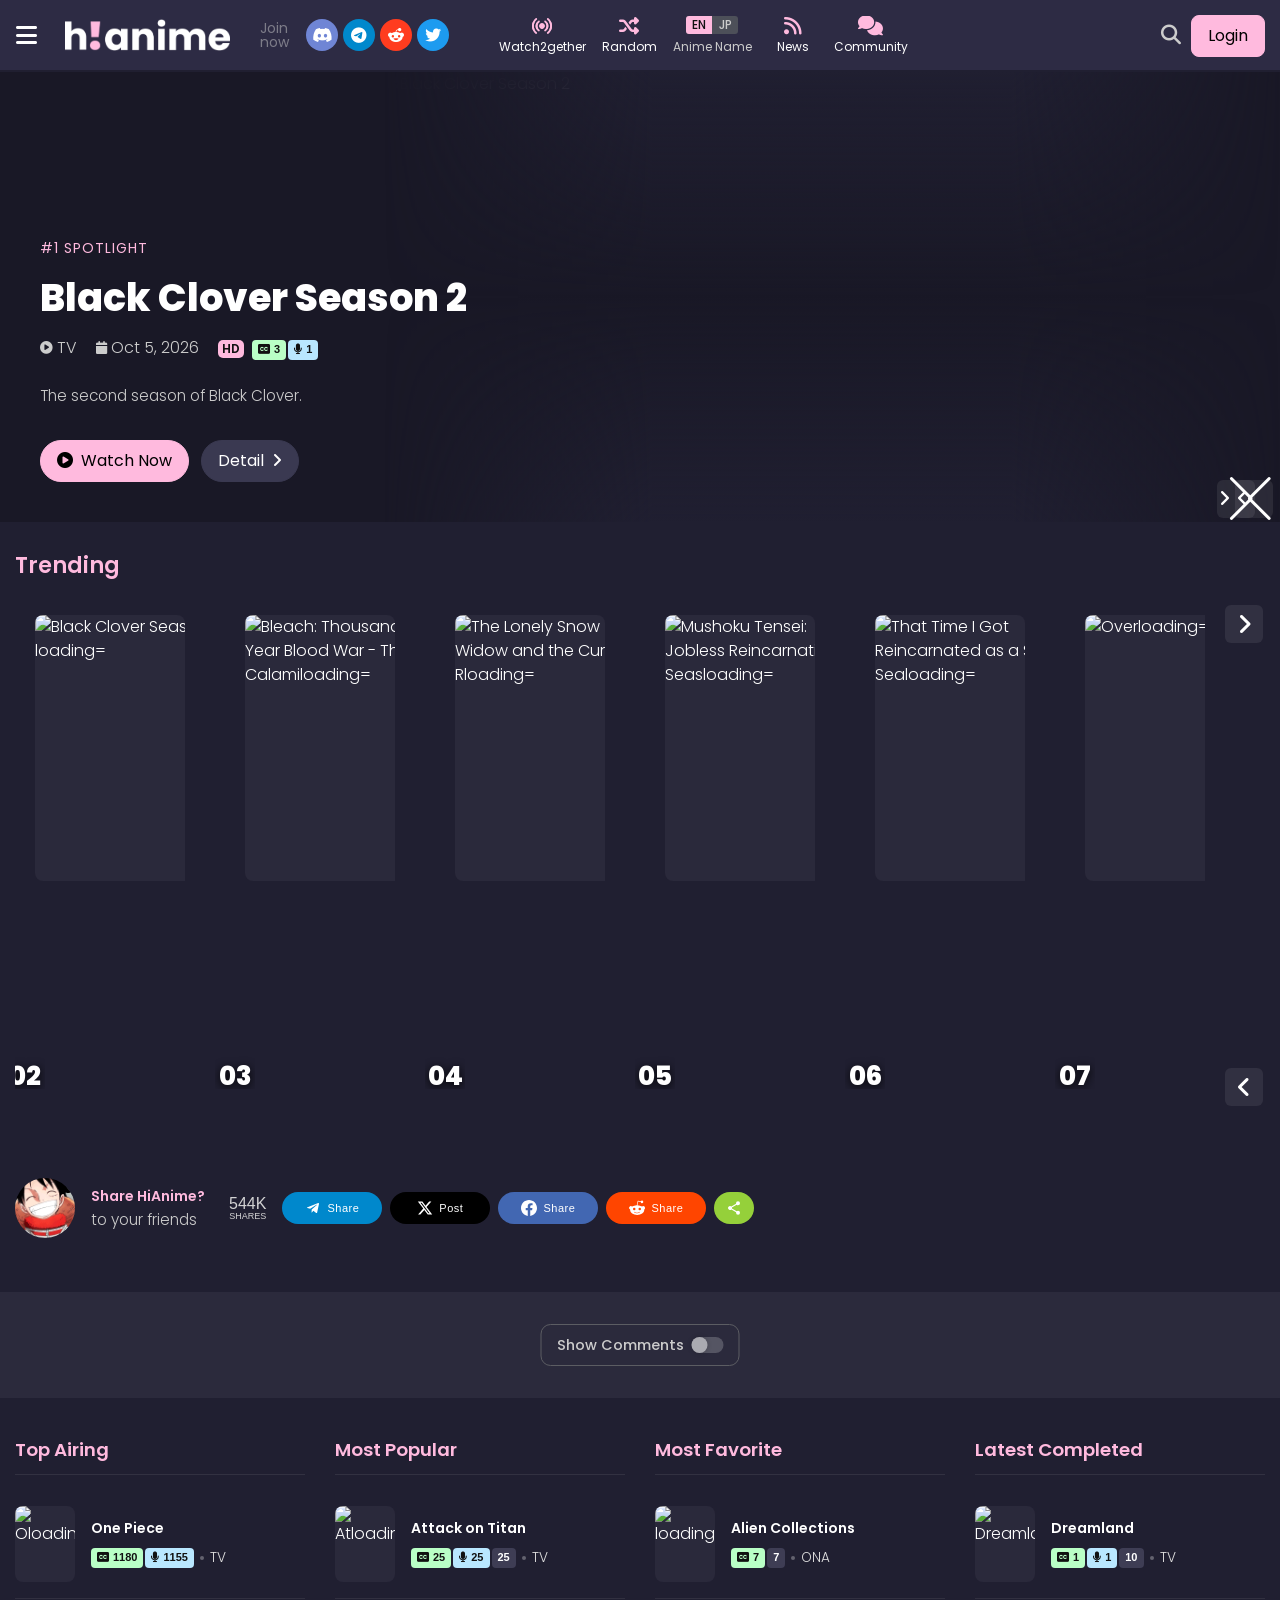
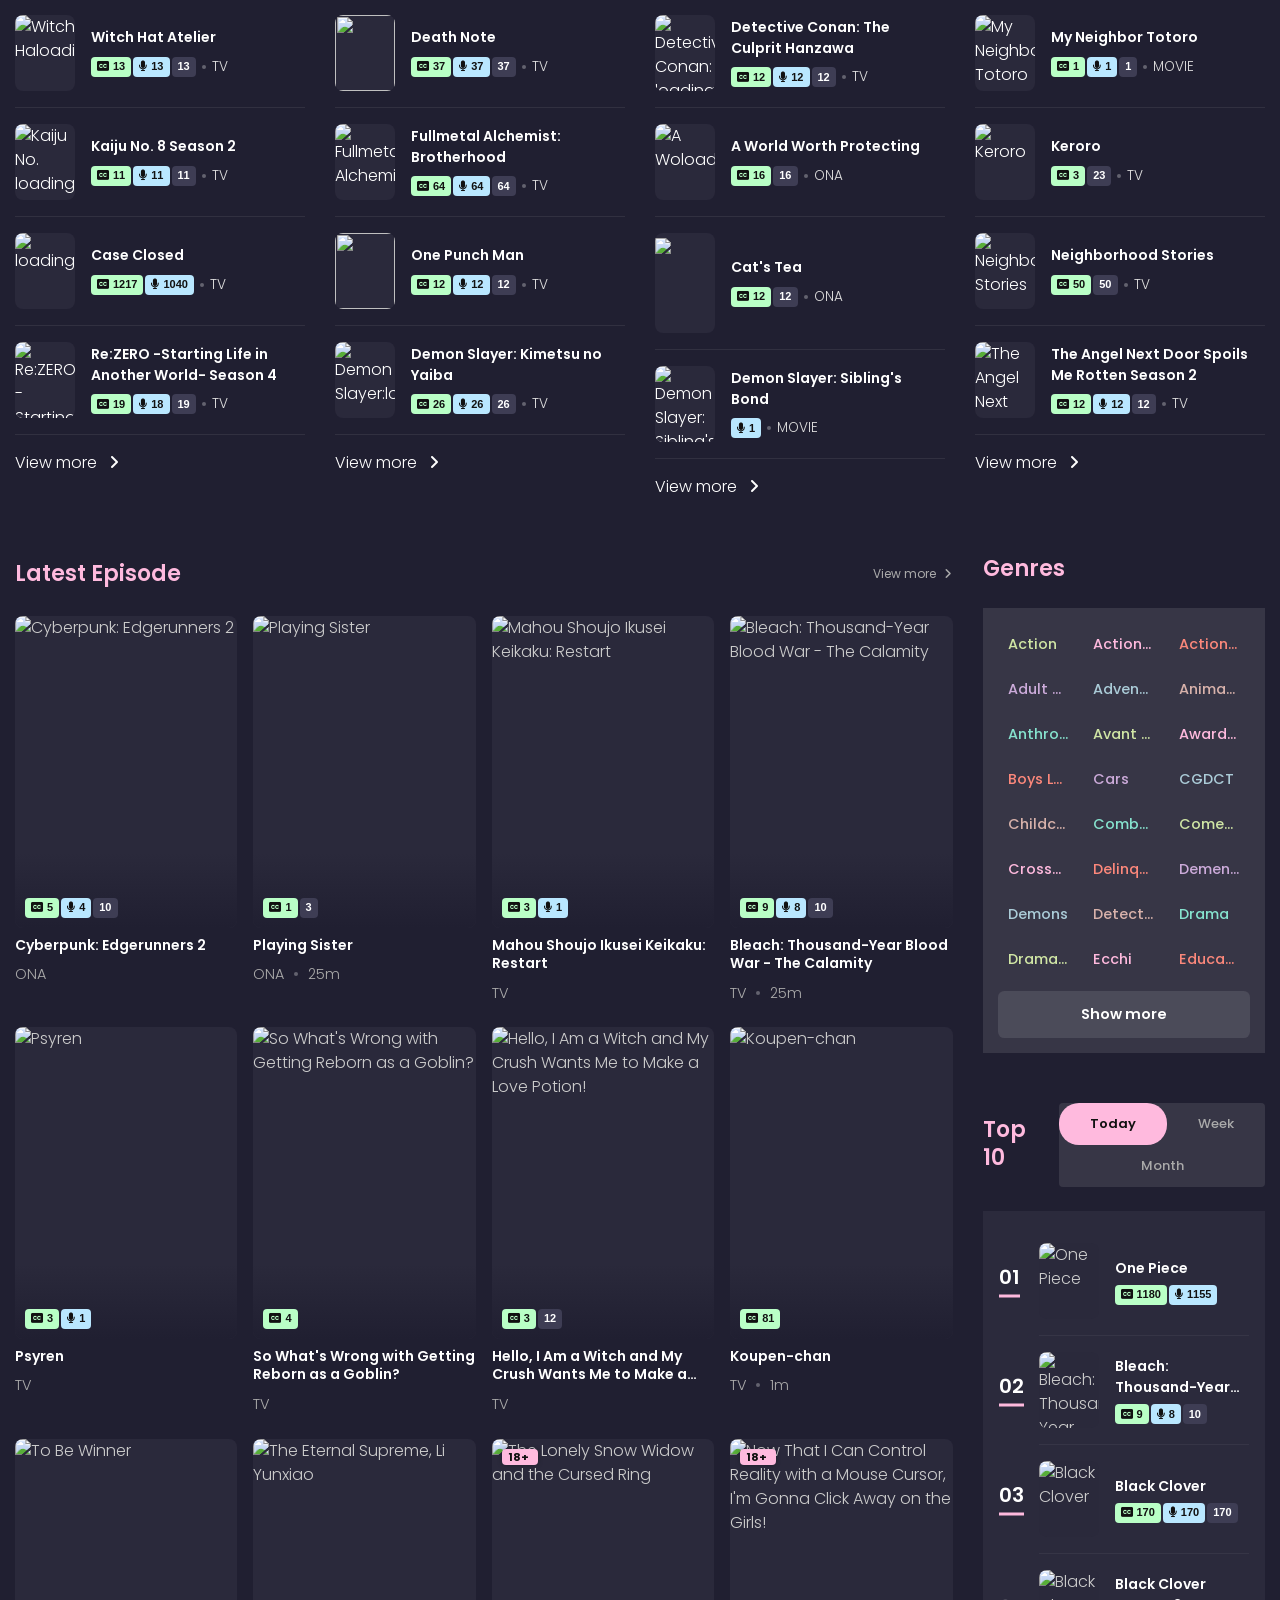
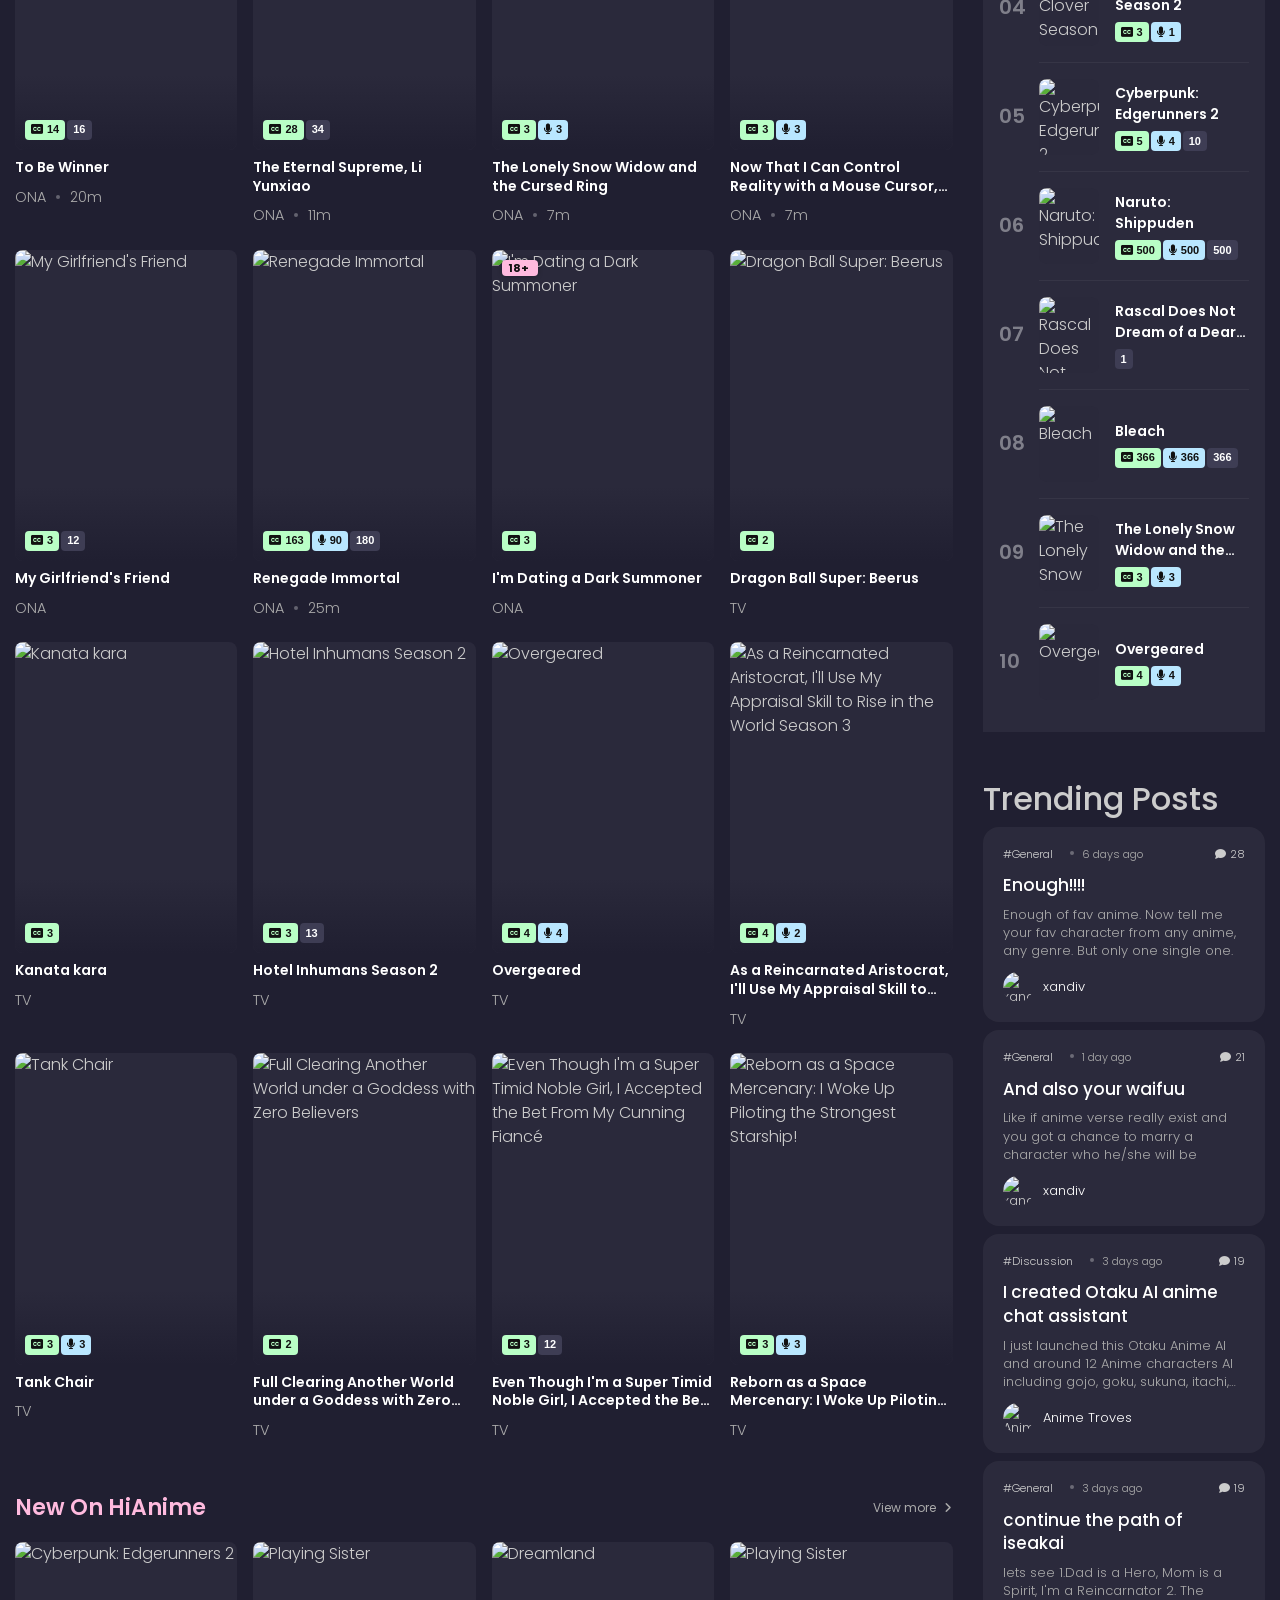
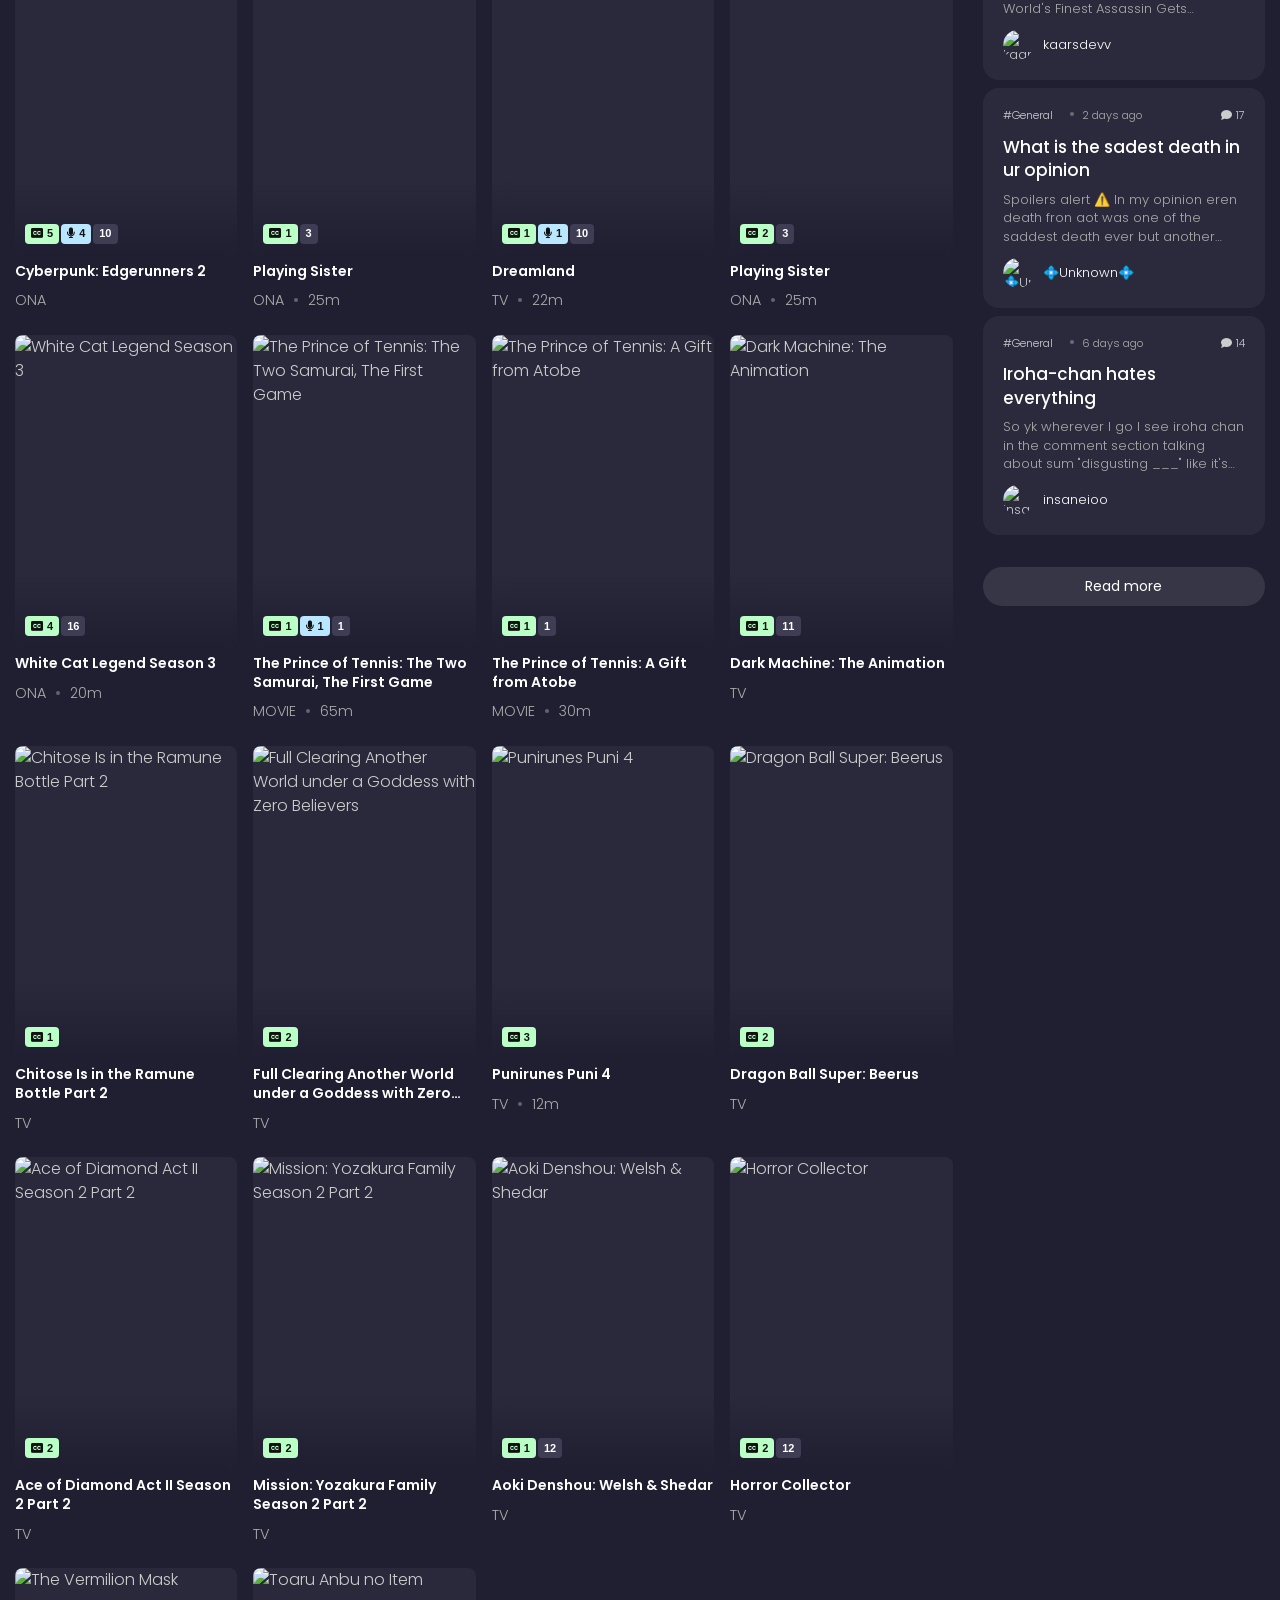
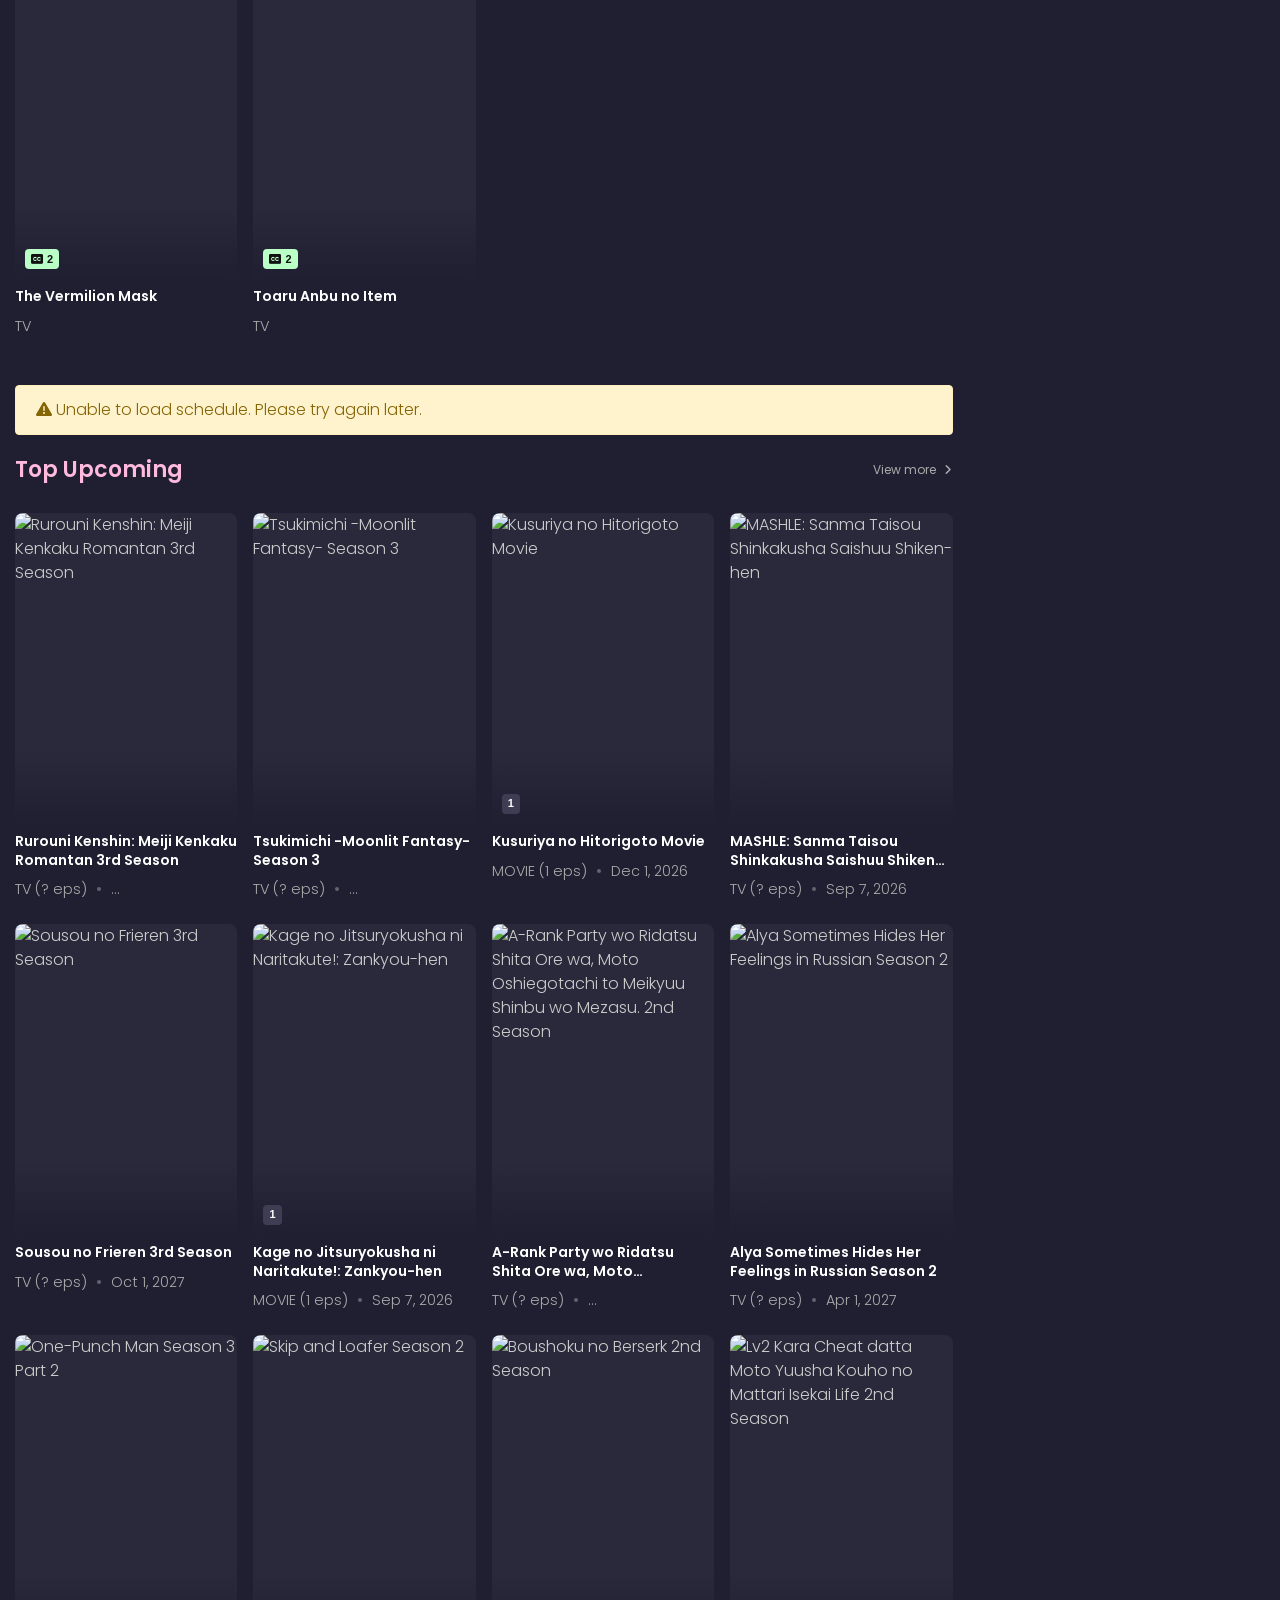
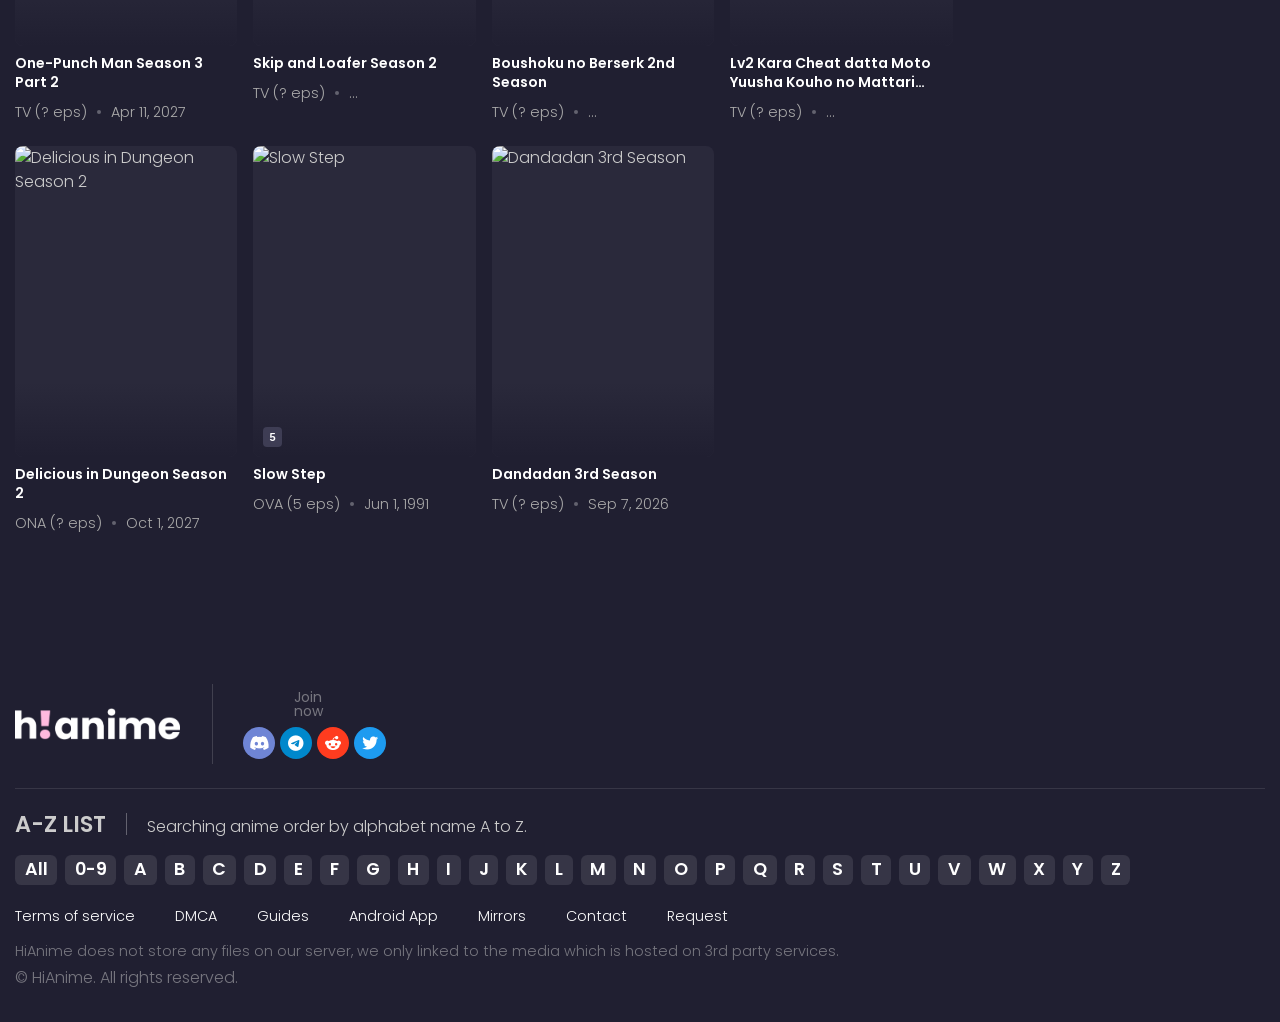
==== commit a1738690: "fix(ui): Swiper integration, referrer policy, trending slider layout and tab switching" ====
--- a/index.html
+++ b/index.html
@@ -2,6 +2,7 @@
 <html lang="en">
 
 <head>
+    <meta name="referrer" content="no-referrer">
     <meta http-equiv="Content-Type" content="text/html; charset=UTF-8" />
     <meta name="robots" content="index,follow" />
     <meta http-equiv="content-language" content="en" />
@@ -79,13 +80,8 @@
     <link rel="preload" as="image" href="https://hianime.at/storage/media/2026/10/black-clover-season-2-1-banner.webp" fetchpriority="high">
     <!-- Google tag (gtag.js) -->
 
-<script>
-  window.dataLayer = window.dataLayer || [];
-  function {dataLayer.push(arguments);}
-  );
-
-  
-</script></head>
+    <link rel="stylesheet" href="https://cdn.jsdelivr.net/npm/swiper@11/swiper-bundle.min.css" />
+</head>
 
 <body class="">
     <div id="sidebar_menu_bg"></div>
@@ -953,7 +949,7 @@
                                 <img class="film-poster-img"
                                     src="https://hianime.at/storage/media/2026/10/cyberpunk-edgerunners-2-banner-1.webp"
                                     alt="Cyberpunk: Edgerunners 2"
-                                                                            loading="lazy"
+                                                                            loading="eager"
                                                                         decoding="async">
                             </div>
                         </div>
@@ -1010,7 +1006,7 @@
                                 <img class="film-poster-img"
                                     src="https://hianime.at/storage/media/2026/10/so-what-s-wrong-with-getting-reborn-as-a-goblin-banner.webp"
                                     alt="So What&#039;s Wrong with Getting Reborn as a Goblin?"
-                                                                            loading="lazy"
+                                                                           loading="eager""
                                                                         decoding="async">
                             </div>
                         </div>
@@ -1064,7 +1060,7 @@
                                 <img class="film-poster-img"
                                     src="https://hianime.at/storage/media/2026/10/dragon-ball-super-beerus-banner.webp"
                                     alt="Dragon Ball Super: Beerus"
-                                                                            loading="lazy"
+                                                                          loading="eager"y"
                                                                         decoding="async">
                             </div>
                         </div>
@@ -1118,7 +1114,7 @@
                                 <img class="film-poster-img"
                                     src="https://hianime.at/storage/media/2026/10/tensei-shitara-ken-deshita-2nd-banner.webp"
                                     alt="Tensei Shitara Ken Deshita 2nd Season"
-                                                                            loading="lazy"
+                                                                         loading="eager"zy"
                                                                         decoding="async">
                             </div>
                         </div>
@@ -1172,7 +1168,7 @@
                                 <img class="film-poster-img"
                                     src="https://hianime.at/storage/media/2026/10/the-laid-off-cheat-granting-mage-enjoys-a-second-lease-on-life-banner-1.webp"
                                     alt="The Laid-Off Cheat-Granting Mage Enjoys a Second Lease on Life"
-                                                                            loading="lazy"
+                                                                        loading="eager"azy"
                                                                         decoding="async">
                             </div>
                         </div>
@@ -1229,7 +1225,7 @@
                                 <img class="film-poster-img"
                                     src="https://hianime.at/storage/media/2026/10/hello-i-am-a-witch-and-my-crush-wants-me-to-make-a-love-potion-banner.webp"
                                     alt="Hello, I Am a Witch and My Crush Wants Me to Make a Love Potion!"
-                                                                            loading="lazy"
+                                                                       loading="eager"lazy"
                                                                         decoding="async">
                             </div>
                         </div>
@@ -1283,7 +1279,7 @@
                                 <img class="film-poster-img"
                                     src="https://hianime.at/storage/media/2026/10/tokyo-revengers-war-of-the-three-titan-arc-banner.webp"
                                     alt="Tokyo Revengers: War of the Three Titan Arc"
-                                                                            loading="lazy"
+                                                                      loading="eager""lazy"
                                                                         decoding="async">
                             </div>
                         </div>
@@ -1340,7 +1336,7 @@
                                 <img class="film-poster-img"
                                     src="https://hianime.at/storage/media/2026/10/tantei-wa-mou-shindeiru-season-2-banner.webp"
                                     alt="The Detective Is Already Dead Season 2"
-                                                                            loading="lazy"
+                                                                     loading="eager"="lazy"
                                                                         decoding="async">
                             </div>
                         </div>
@@ -1394,7 +1390,7 @@
                                 <img class="film-poster-img"
                                     src="https://hianime.at/storage/media/2026/10/overgeared-banner.webp"
                                     alt="Overgeared"
-                                                                            loading="lazy"
+                                                                    loading="eager"g="lazy"
                                                                         decoding="async">
                             </div>
                         </div>
@@ -1451,7 +1447,7 @@
                                 <img class="film-poster-img"
                                     src="https://hianime.at/storage/media/2026/10/kikansha-no-mahou-wa-tokubetsu-desu-2nd-season-banner.webp"
                                     alt="A Returner&#039;s Magic Should be Special Season 2"
-                                                                            loading="lazy"
+                                                                   loading="eager"ng="lazy"
                                                                         decoding="async">
                             </div>
                         </div>
@@ -1508,7 +1504,7 @@
                                 <img class="film-poster-img"
                                     src="https://hianime.at/storage/media/2026/10/psyren-banner.webp"
                                     alt="Psyren"
-                                                                            loading="lazy"
+                                                                  loading="eager"ing="lazy"
                                                                         decoding="async">
                             </div>
                         </div>
@@ -1565,7 +1561,7 @@
                                 <img class="film-poster-img"
                                     src="https://hianime.at/storage/media/2026/10/there-is-also-a-hole-in-the-student-organization-banner.webp"
                                     alt="There Is Also a Hole in the Student Organization!"
-                                                                            loading="lazy"
+                                                                 loading="eager"ding="lazy"
                                                                         decoding="async">
                             </div>
                         </div>
@@ -1622,7 +1618,7 @@
                                 <img class="film-poster-img"
                                     src="https://hianime.at/storage/media/2026/10/reborn-as-a-space-mercenary-i-woke-up-piloting-the-strongest-starship-banner.webp"
                                     alt="Reborn as a Space Mercenary: I Woke Up Piloting the Strongest Starship!"
-                                                                            loading="lazy"
+                                                                loading="eager"ading="lazy"
                                                                         decoding="async">
                             </div>
                         </div>
@@ -1679,7 +1675,7 @@
                                 <img class="film-poster-img"
                                     src="https://hianime.at/storage/media/2026/10/kashita-maryoku-wa-revo-barai-de-kyousei-choushuu-banner.webp"
                                     alt="Kashita Maryoku wa &quot;Revo Barai&quot; de Kyousei Choushuu"
-                                                                            loading="lazy"
+                                                               loading="eager"oading="lazy"
                                                                         decoding="async">
                             </div>
                         </div>
@@ -1757,8 +1753,7 @@
     </div>
     <a href="https://hianime.at/one-piece-1" class="film-poster" title="One Piece" aria-label="One Piece">
         <img src="https://hianime.at/storage/media/2026/08/one-piece.webp"
-            class="film-poster-img" alt="One Piece"
-            loading="lazy" decoding="async">
+            class="film-poster-img" alt="One Pieceloading="eager"loading="lazy" decoding="async">
     </a>
     <div class="clearfix"></div>
 </div>
@@ -1771,8 +1766,7 @@
     </div>
     <a href="https://hianime.at/black-clover-season-2-1-10492" class="film-poster" title="Black Clover Season 2" aria-label="Black Clover Season 2">
         <img src="https://hianime.at/storage/media/2026/10/black-clover-season-2-1-1.webp"
-            class="film-poster-img" alt="Black Clover Season 2"
-            loading="lazy" decoding="async">
+            class="film-poster-img" alt="Black Clover Season loading="eager" loading="lazy" decoding="async">
     </a>
     <div class="clearfix"></div>
 </div>
@@ -1785,8 +1779,7 @@
     </div>
     <a href="https://hianime.at/bleach-thousand-year-blood-war-the-calamity-5" class="film-poster" title="Bleach: Thousand-Year Blood War - The Calamity" aria-label="Bleach: Thousand-Year Blood War - The Calamity">
         <img src="https://hianime.at/storage/media/2026/08/bleach-thousand-year-blood-war-the-calamity.webp"
-            class="film-poster-img" alt="Bleach: Thousand-Year Blood War - The Calamity"
-            loading="lazy" decoding="async">
+            class="film-poster-img" alt="Bleach: Thousand-Year Blood War - The Calamiloading="eager"  loading="lazy" decoding="async">
     </a>
     <div class="clearfix"></div>
 </div>
@@ -1799,8 +1792,7 @@
     </div>
     <a href="https://hianime.at/the-lonely-snow-widow-and-the-cursed-ring-10507" class="film-poster" title="The Lonely Snow Widow and the Cursed Ring" aria-label="The Lonely Snow Widow and the Cursed Ring">
         <img src="https://hianime.at/storage/media/2026/10/the-lonely-snow-widow-and-the-cursed-ring-1.webp"
-            class="film-poster-img" alt="The Lonely Snow Widow and the Cursed Ring"
-            loading="lazy" decoding="async">
+            class="film-poster-img" alt="The Lonely Snow Widow and the Cursed Rloading="eager"   loading="lazy" decoding="async">
     </a>
     <div class="clearfix"></div>
 </div>
@@ -1813,8 +1805,7 @@
     </div>
     <a href="https://hianime.at/mushoku-tensei-jobless-reincarnation-season-3-6" class="film-poster" title="Mushoku Tensei: Jobless Reincarnation Season 3" aria-label="Mushoku Tensei: Jobless Reincarnation Season 3">
         <img src="https://hianime.at/storage/media/2026/08/mushoku-tensei-jobless-reincarnation-season-3.webp"
-            class="film-poster-img" alt="Mushoku Tensei: Jobless Reincarnation Season 3"
-            loading="lazy" decoding="async">
+            class="film-poster-img" alt="Mushoku Tensei: Jobless Reincarnation Seasloading="eager"    loading="lazy" decoding="async">
     </a>
     <div class="clearfix"></div>
 </div>
@@ -1827,8 +1818,7 @@
     </div>
     <a href="https://hianime.at/that-time-i-got-reincarnated-as-a-slime-season-4-2866" class="film-poster" title="That Time I Got Reincarnated as a Slime Season 4" aria-label="That Time I Got Reincarnated as a Slime Season 4">
         <img src="https://hianime.at/storage/media/2026/08/that-time-i-got-reincarnated-as-a-slime-season-4-2.webp"
-            class="film-poster-img" alt="That Time I Got Reincarnated as a Slime Season 4"
-            loading="lazy" decoding="async">
+            class="film-poster-img" alt="That Time I Got Reincarnated as a Slime Sealoading="eager"     loading="lazy" decoding="async">
     </a>
     <div class="clearfix"></div>
 </div>
@@ -1841,8 +1831,7 @@
     </div>
     <a href="https://hianime.at/overgeared-10469" class="film-poster" title="Overgeared" aria-label="Overgeared">
         <img src="https://cdn.anipixcdn.co/thumbnail/d6fc82da38d7cfe2684e9db6265b295d.jpg"
-            class="film-poster-img" alt="Overgeared"
-            loading="lazy" decoding="async">
+            class="film-poster-img" alt="Overloading="eager"      loading="lazy" decoding="async">
     </a>
     <div class="clearfix"></div>
 </div>
@@ -1855,8 +1844,7 @@
     </div>
     <a href="https://hianime.at/dragon-ball-super-beerus-10542" class="film-poster" title="Dragon Ball Super: Beerus" aria-label="Dragon Ball Super: Beerus">
         <img src="https://hianime.at/storage/media/2026/10/dragon-ball-super-beerus.webp"
-            class="film-poster-img" alt="Dragon Ball Super: Beerus"
-            loading="lazy" decoding="async">
+            class="film-poster-img" alt="Dragon Ball Super:loading="eager"       loading="lazy" decoding="async">
     </a>
     <div class="clearfix"></div>
 </div>
@@ -1869,8 +1857,7 @@
     </div>
     <a href="https://hianime.at/the-exiled-heavy-knight-knows-how-to-game-the-system-122" class="film-poster" title="The Exiled Heavy Knight Knows How to Game the System" aria-label="The Exiled Heavy Knight Knows How to Game the System">
         <img src="https://hianime.at/storage/media/2026/08/the-exiled-heavy-knight-knows-how-to-game-the-system.webp"
-            class="film-poster-img" alt="The Exiled Heavy Knight Knows How to Game the System"
-            loading="lazy" decoding="async">
+            class="film-poster-img" alt="The Exiled Heavy Knight Knows How to Game thloading="eager"        loading="lazy" decoding="async">
     </a>
     <div class="clearfix"></div>
 </div>
@@ -1883,8 +1870,7 @@
     </div>
     <a href="https://hianime.at/rezero-starting-life-in-another-world-season-4-4587" class="film-poster" title="Re:ZERO -Starting Life in Another World- Season 4" aria-label="Re:ZERO -Starting Life in Another World- Season 4">
         <img src="https://hianime.at/storage/media/2026/08/rezero-starting-life-in-another-world-season-4-1.webp"
-            class="film-poster-img" alt="Re:ZERO -Starting Life in Another World- Season 4"
-            loading="lazy" decoding="async">
+            class="film-poster-img" alt="Re:ZERO -Starting Life in Another World-loading="eager"         loading="lazy" decoding="async">
     </a>
     <div class="clearfix"></div>
 </div>
@@ -1897,8 +1883,7 @@
     </div>
     <a href="https://hianime.at/tokyo-revengers-war-of-the-three-titan-arc-10486" class="film-poster" title="Tokyo Revengers: War of the Three Titan Arc" aria-label="Tokyo Revengers: War of the Three Titan Arc">
         <img src="https://hianime.at/storage/media/2026/10/tokyo-revengers-war-of-the-three-titan-arc-5.webp"
-            class="film-poster-img" alt="Tokyo Revengers: War of the Three Titan Arc"
-            loading="lazy" decoding="async">
+            class="film-poster-img" alt="Tokyo Revengers: War of the Threeloading="eager"          loading="lazy" decoding="async">
     </a>
     <div class="clearfix"></div>
 </div>
@@ -1911,8 +1896,7 @@
     </div>
     <a href="https://hianime.at/kusuriya-no-hitorigoto-3rd-season-1898" class="film-poster" title="The Apothecary Diaries Season 3" aria-label="The Apothecary Diaries Season 3">
         <img src="https://hianime.at/storage/media/2026/08/kusuriya-no-hitorigoto-3rd-season.webp"
-            class="film-poster-img" alt="The Apothecary Diaries Season 3"
-            loading="lazy" decoding="async">
+            class="film-poster-img" alt="The Apothecary Diariloading="eager"           loading="lazy" decoding="async">
     </a>
     <div class="clearfix"></div>
 </div>
@@ -2137,8 +2121,7 @@
     <div class="film-poster item-qtip" data-id="1">
         <a href="https://hianime.at/one-piece-1" title="One Piece" aria-label="One Piece">
             <img src="https://hianime.at/storage/media/2026/08/one-piece.webp"
-                class="film-poster-img" alt="One Piece"
-                loading="lazy" decoding="async">
+                class="film-poster-img" alt="Oloading="eager"            loading="lazy" decoding="async">
         </a>
     </div>
     <div class="film-detail">
@@ -2169,8 +2152,7 @@
     <div class="film-poster item-qtip" data-id="90">
         <a href="https://hianime.at/witch-hat-atelier-90" title="Witch Hat Atelier" aria-label="Witch Hat Atelier">
             <img src="https://hianime.at/storage/media/2026/08/witch-hat-atelier.webp"
-                class="film-poster-img" alt="Witch Hat Atelier"
-                loading="lazy" decoding="async">
+                class="film-poster-img" alt="Witch Haloading="eager"             loading="lazy" decoding="async">
         </a>
     </div>
     <div class="film-detail">
@@ -2202,8 +2184,7 @@
     <div class="film-poster item-qtip" data-id="144">
         <a href="https://hianime.at/kaiju-no-8-season-2-144" title="Kaiju No. 8 Season 2" aria-label="Kaiju No. 8 Season 2">
             <img src="https://hianime.at/storage/media/2026/08/kaiju-no-8-season-2.webp"
-                class="film-poster-img" alt="Kaiju No. 8 Season 2"
-                loading="lazy" decoding="async">
+                class="film-poster-img" alt="Kaiju No. loading="eager"              loading="lazy" decoding="async">
         </a>
     </div>
     <div class="film-detail">
@@ -2235,8 +2216,7 @@
     <div class="film-poster item-qtip" data-id="258">
         <a href="https://hianime.at/case-closed-258" title="Case Closed" aria-label="Case Closed">
             <img src="https://hianime.at/storage/media/2026/08/case-closed.webp"
-                class="film-poster-img" alt="Case Closed"
-                loading="lazy" decoding="async">
+                class="film-poster-img" alt="loading="eager"               loading="lazy" decoding="async">
         </a>
     </div>
     <div class="film-detail">
@@ -2267,8 +2247,7 @@
     <div class="film-poster item-qtip" data-id="4587">
         <a href="https://hianime.at/rezero-starting-life-in-another-world-season-4-4587" title="Re:ZERO -Starting Life in Another World- Season 4" aria-label="Re:ZERO -Starting Life in Another World- Season 4">
             <img src="https://hianime.at/storage/media/2026/08/rezero-starting-life-in-another-world-season-4-1.webp"
-                class="film-poster-img" alt="Re:ZERO -Starting Life in Another World- Season 4"
-                loading="lazy" decoding="async">
+                class="film-poster-img" alt="Re:ZERO -Starting Life in Another Worloading="eager"                loading="lazy" decoding="async">
         </a>
     </div>
     <div class="film-detail">
@@ -2311,7 +2290,7 @@
     <div class="film-poster item-qtip" data-id="240">
         <a href="https://hianime.at/attack-on-titan-240" title="Attack on Titan" aria-label="Attack on Titan">
             <img src="https://hianime.at/storage/media/2026/08/attack-on-titan.webp"
-                class="film-poster-img" alt="Attack on Titan"
+                class="film-poster-img" alt="Atloading="eager"
                 loading="lazy" decoding="async">
         </a>
     </div>
@@ -2344,7 +2323,7 @@
     <div class="film-poster item-qtip" data-id="1064">
         <a href="https://hianime.at/death-note-1064" title="Death Note" aria-label="Death Note">
             <img src="https://hianime.at/storage/media/2026/08/death-note.webp"
-                class="film-poster-img" alt="Death Note"
+                class="film-poster-img" aloading="eager""
                 loading="lazy" decoding="async">
         </a>
     </div>
@@ -2377,7 +2356,7 @@
     <div class="film-poster item-qtip" data-id="1140">
         <a href="https://hianime.at/fullmetal-alchemist-brotherhood-1140" title="Fullmetal Alchemist: Brotherhood" aria-label="Fullmetal Alchemist: Brotherhood">
             <img src="https://hianime.at/storage/media/2026/08/fullmetal-alchemist-brotherhood.webp"
-                class="film-poster-img" alt="Fullmetal Alchemist: Brotherhood"
+                class="film-poster-img" alt="Fullmetal Alchemiloading="eager"d"
                 loading="lazy" decoding="async">
         </a>
     </div>
@@ -2410,7 +2389,7 @@
     <div class="film-poster item-qtip" data-id="1386">
         <a href="https://hianime.at/one-punch-man-1386" title="One Punch Man" aria-label="One Punch Man">
             <img src="https://hianime.at/storage/media/2026/08/one-punch-man.webp"
-                class="film-poster-img" alt="One Punch Man"
+                class="film-poster-img" alloading="eager"an"
                 loading="lazy" decoding="async">
         </a>
     </div>
@@ -2443,7 +2422,7 @@
     <div class="film-poster item-qtip" data-id="843">
         <a href="https://hianime.at/demon-slayer-kimetsu-no-yaiba-843" title="Demon Slayer: Kimetsu no Yaiba" aria-label="Demon Slayer: Kimetsu no Yaiba">
             <img src="https://hianime.at/storage/media/2026/08/demon-slayer-kimetsu-no-yaiba.webp"
-                class="film-poster-img" alt="Demon Slayer: Kimetsu no Yaiba"
+                class="film-poster-img" alt="Demon Slayer:loading="eager"iba"
                 loading="lazy" decoding="async">
         </a>
     </div>
@@ -2487,7 +2466,7 @@
     <div class="film-poster item-qtip" data-id="10232">
         <a href="https://hianime.at/alien-collections-10232" title="Alien Collections" aria-label="Alien Collections">
             <img src="https://hianime.at/storage/media/2026/09/alien-collections.webp"
-                class="film-poster-img" alt="Alien Collections"
+                class="film-poster-img" alt=loading="eager"ions"
                 loading="lazy" decoding="async">
         </a>
     </div>
@@ -2517,7 +2496,7 @@
     <div class="film-poster item-qtip" data-id="9885">
         <a href="https://hianime.at/detective-conan-the-culprit-hanzawa-9885" title="Detective Conan: The Culprit Hanzawa" aria-label="Detective Conan: The Culprit Hanzawa">
             <img src="https://hianime.at/storage/media/2026/09/detective-conan-the-culprit-hanzawa.webp"
-                class="film-poster-img" alt="Detective Conan: The Culprit Hanzawa"
+                class="film-poster-img" alt="Detective Conan: loading="eager"nzawa"
                 loading="lazy" decoding="async">
         </a>
     </div>
@@ -2550,7 +2529,7 @@
     <div class="film-poster item-qtip" data-id="9856">
         <a href="https://hianime.at/a-world-worth-protecting-9856" title="A World Worth Protecting" aria-label="A World Worth Protecting">
             <img src="https://hianime.at/storage/media/2026/09/a-world-worth-protecting.webp"
-                class="film-poster-img" alt="A World Worth Protecting"
+                class="film-poster-img" alt="A Woloading="eager"ecting"
                 loading="lazy" decoding="async">
         </a>
     </div>
@@ -2580,7 +2559,7 @@
     <div class="film-poster item-qtip" data-id="9838">
         <a href="https://hianime.at/cat-s-tea-9838" title="Cat&#039;s Tea" aria-label="Cat&#039;s Tea">
             <img src="https://hianime.at/storage/media/2026/09/cat-s-tea.webp"
-                class="film-poster-img" alt="Cat&#039;s Tea"
+                class="film-poster-imgloading="eager"9;s Tea"
                 loading="lazy" decoding="async">
         </a>
     </div>
@@ -7372,7 +7351,8 @@
         });
     </script>
     
-    <script src="assets/js/theme.min.js"></script>
+    <script src="https://cdn.jsdelivr.net/npm/swiper@11/swiper-bundle.min.js"></script>
+<script src="assets/js/theme.min.js"></script>
         <script src="assets/js/jquery.qtip.min.js"></script>
 <script src="assets/js/main.js"></script>
     
--- a/assets/css/custom.css
+++ b/assets/css/custom.css
@@ -15,6 +15,7 @@
     font-family: 'Poppins', -apple-system, BlinkMacSystemFont, 'Segoe UI', Roboto, sans-serif !important;
     background-color: var(--hianime-bg) !important;
     color: #ccc !important;
+    overflow-x: hidden !important;
 }
 
 /* Headings */
@@ -76,6 +77,7 @@
     overflow: hidden !important;
     background-color: #2a293b !important;
     transition: transform 0.25s ease, box-shadow 0.25s ease !important;
+    position: relative !important;
 }
 
 .film-poster:hover {
@@ -90,32 +92,37 @@
 
 .film-poster-img {
     transition: transform 0.4s ease !important;
+    display: block !important;
+    width: 100% !important;
+    height: 100% !important;
+    object-fit: cover !important;
 }
 
 .film-poster-ahref {
-    position: absolute;
-    inset: 0;
-    display: flex;
-    align-items: center;
-    justify-content: center;
-    background: rgba(0, 0, 0, 0.25);
-    opacity: 0;
+    position: absolute !important;
+    inset: 0 !important;
+    display: flex !important;
+    align-items: center !important;
+    justify-content: center !important;
+    background: rgba(0, 0, 0, 0.3) !important;
+    opacity: 0 !important;
     transition: opacity 0.3s ease !important;
-    z-index: 5;
+    z-index: 5 !important;
 }
 
 .film-poster-ahref i {
-    width: 48px;
-    height: 48px;
-    line-height: 48px;
-    text-align: center;
-    border-radius: 50%;
-    background: var(--hianime-pink);
-    color: #111;
-    font-size: 20px;
-    transform: scale(0.8);
+    width: 48px !important;
+    height: 48px !important;
+    line-height: 48px !important;
+    text-align: center !important;
+    border-radius: 50% !important;
+    background: var(--hianime-pink) !important;
+    color: #111 !important;
+    font-size: 20px !important;
+    transform: scale(0.8) !important;
     transition: transform 0.3s ease !important;
-    box-shadow: 0 0 20px rgba(255, 186, 222, 0.6);
+    box-shadow: 0 0 20px rgba(255, 186, 222, 0.6) !important;
+    display: inline-block !important;
 }
 
 .film-poster:hover .film-poster-ahref {
@@ -208,7 +215,8 @@
 
 /* Slider arrows on right */
 .swiper-button-next, .swiper-button-prev,
-.slide-arrow-next, .slide-arrow-prev {
+.slide-arrow-next, .slide-arrow-prev,
+.navi-next, .navi-prev {
     background: rgba(255, 255, 255, 0.08) !important;
     border-radius: 6px !important;
     width: 38px !important;
@@ -217,13 +225,98 @@
     align-items: center !important;
     justify-content: center !important;
     color: #fff !important;
+    cursor: pointer !important;
     transition: background 0.2s !important;
 }
 
 .swiper-button-next:hover, .swiper-button-prev:hover,
-.slide-arrow-next:hover, .slide-arrow-prev:hover {
+.slide-arrow-next:hover, .slide-arrow-prev:hover,
+.navi-next:hover, .navi-prev:hover {
     background: var(--hianime-pink) !important;
     color: #111 !important;
+}
+
+/* ========================================================
+   TRENDING CAROUSEL SWIPER - ACCURATE LAYOUT & CONSTRAINTS
+   ======================================================== */
+#trending-home {
+    overflow: hidden !important;
+    position: relative !important;
+    width: 100% !important;
+    padding-top: 10px !important;
+}
+
+#trending-home .swiper-container {
+    width: 100% !important;
+    overflow: hidden !important;
+}
+
+#trending-home .swiper-wrapper {
+    display: flex !important;
+    flex-direction: row !important;
+}
+
+#trending-home .swiper-slide {
+    width: 190px !important;
+    flex-shrink: 0 !important;
+    height: auto !important;
+    margin-right: 20px !important;
+}
+
+@media (max-width: 991px) {
+    #trending-home .swiper-slide {
+        width: 160px !important;
+        margin-right: 15px !important;
+    }
+}
+
+@media (max-width: 576px) {
+    #trending-home .swiper-slide {
+        width: 130px !important;
+        margin-right: 10px !important;
+    }
+}
+
+#trending-home .item {
+    position: relative !important;
+    width: 100% !important;
+    border-radius: 8px !important;
+    overflow: hidden !important;
+}
+
+#trending-home .item .number {
+    position: absolute !important;
+    bottom: 10px !important;
+    left: 10px !important;
+    z-index: 4 !important;
+}
+
+#trending-home .item .number span {
+    font-size: 26px !important;
+    font-weight: 800 !important;
+    color: #fff !important;
+    text-shadow: 0 2px 10px rgba(0, 0, 0, 0.9) !important;
+}
+
+#trending-home .item .number .film-title {
+    display: none !important;
+}
+
+#trending-home .film-poster {
+    width: 100% !important;
+    padding-bottom: 140% !important;
+    position: relative !important;
+    overflow: hidden !important;
+    border-radius: 8px !important;
+    display: block !important;
+}
+
+#trending-home .film-poster-img {
+    position: absolute !important;
+    inset: 0 !important;
+    width: 100% !important;
+    height: 100% !important;
+    object-fit: cover !important;
 }
 
 /* Top 10 Widget */
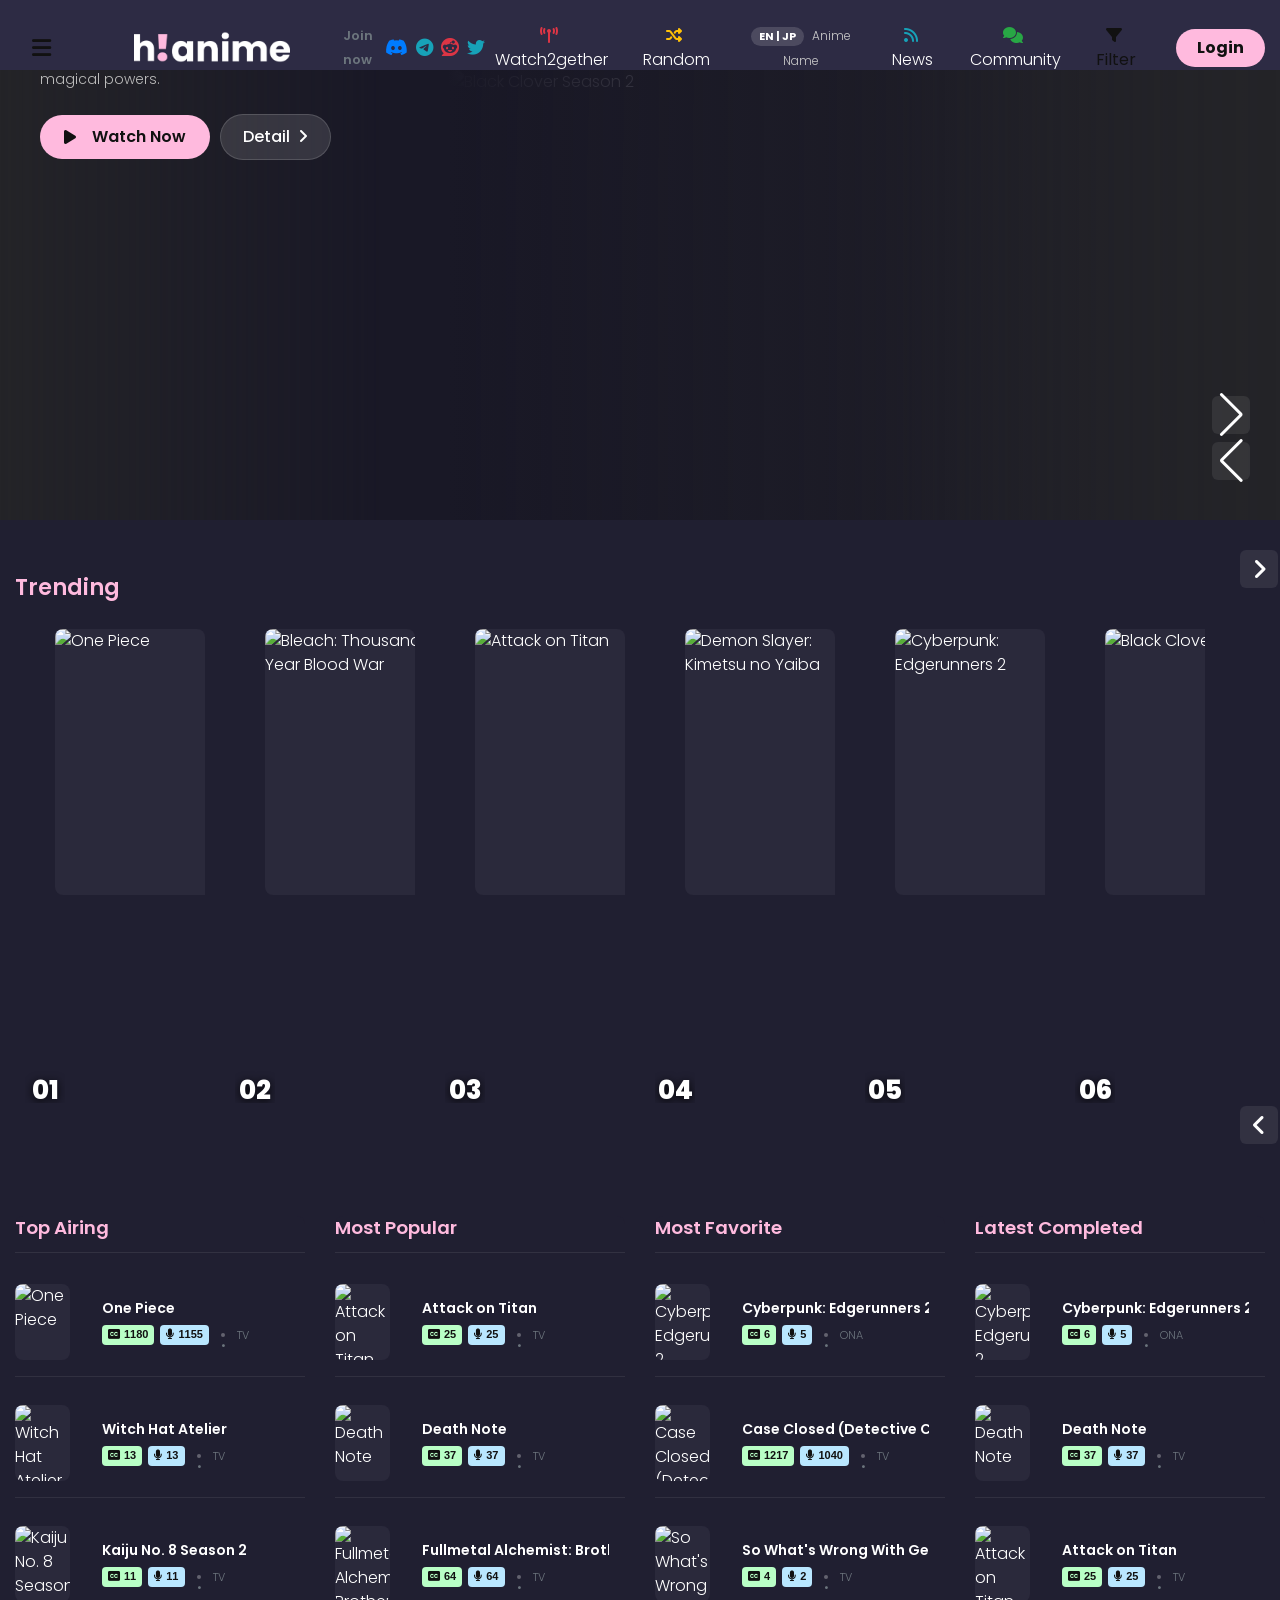
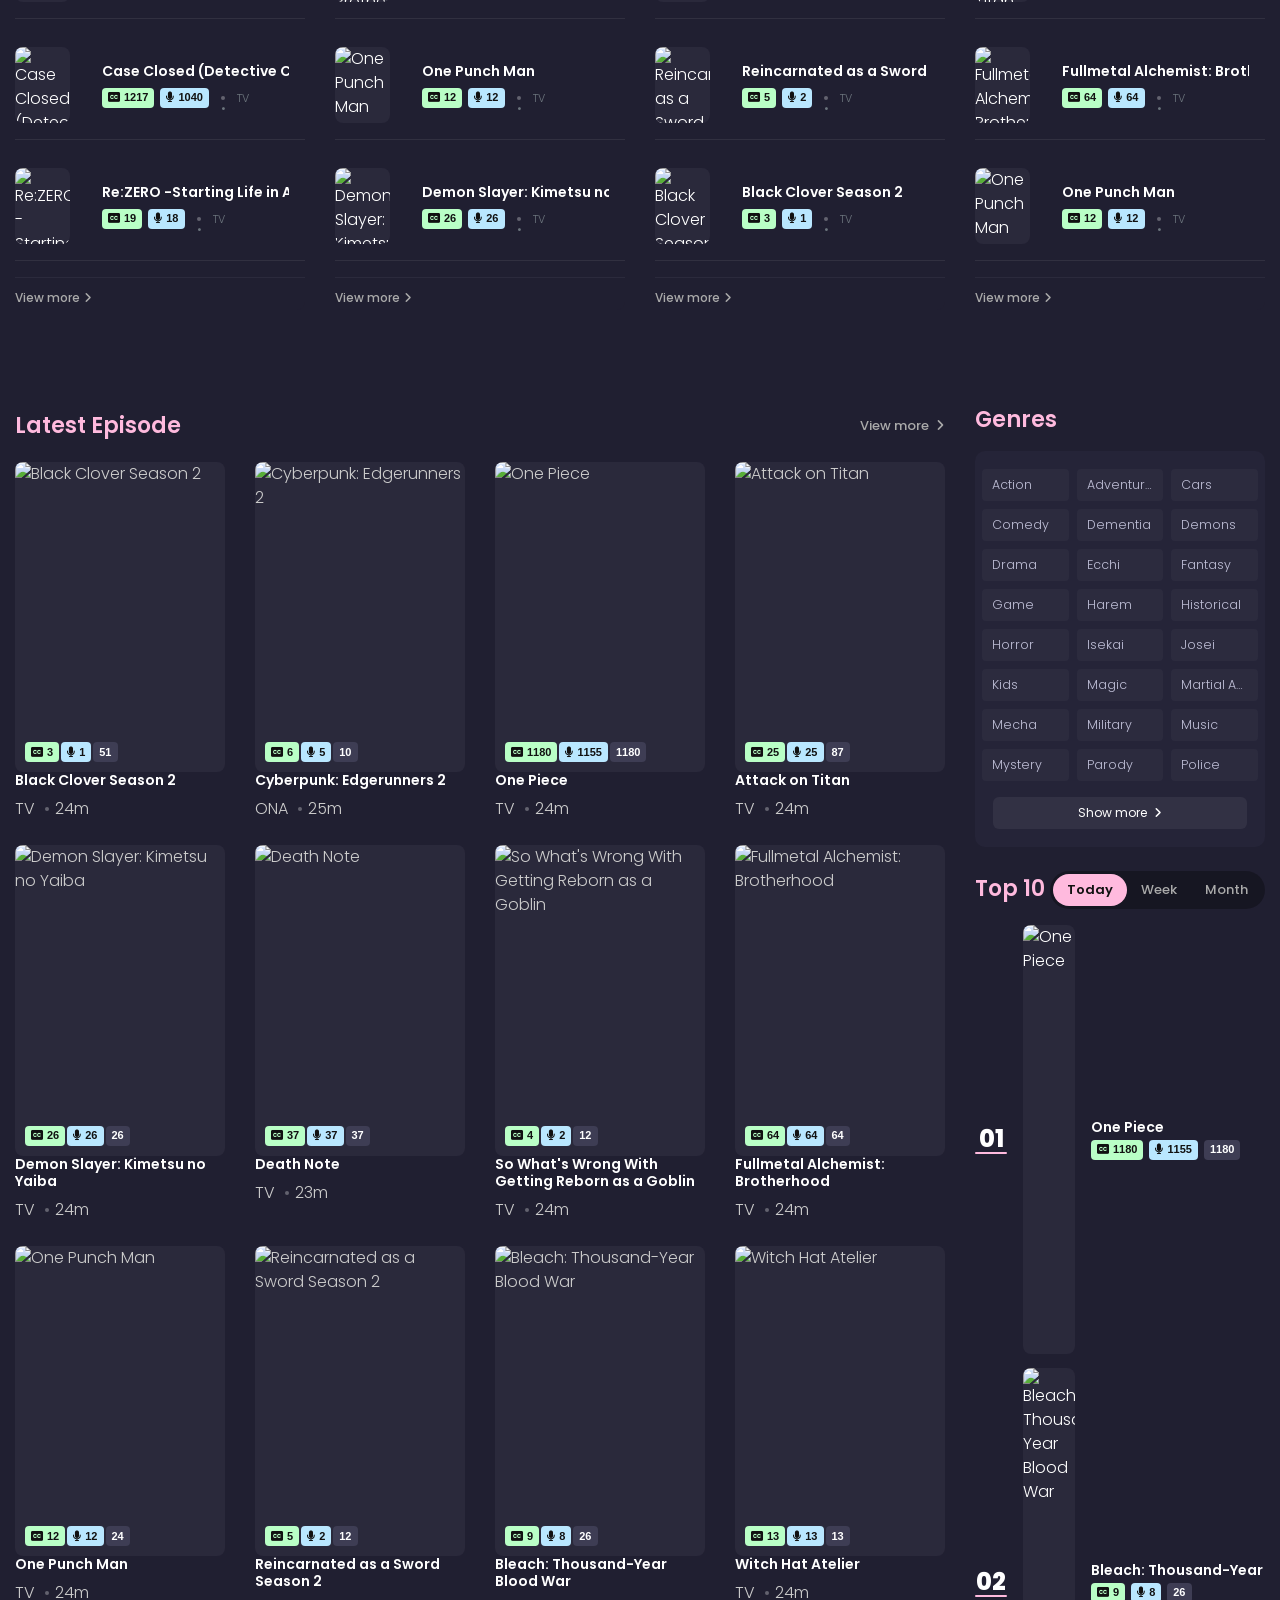
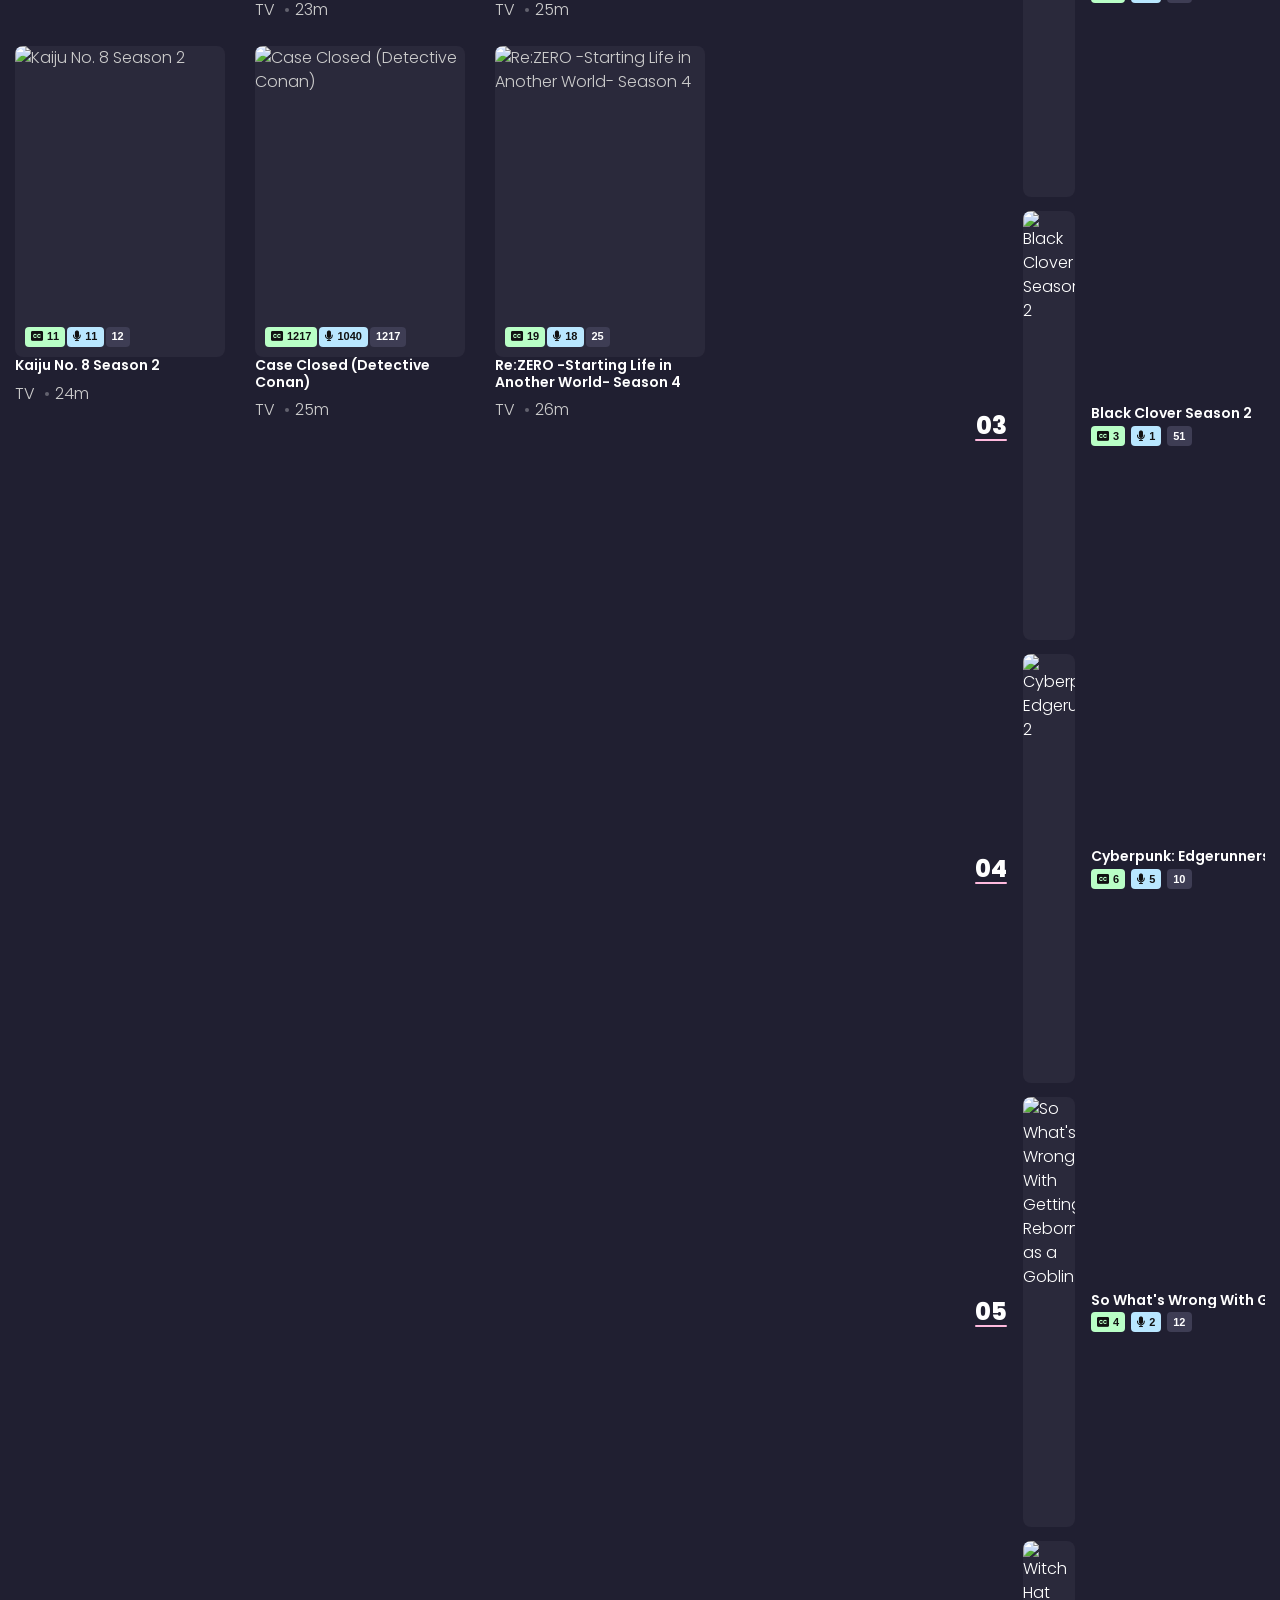
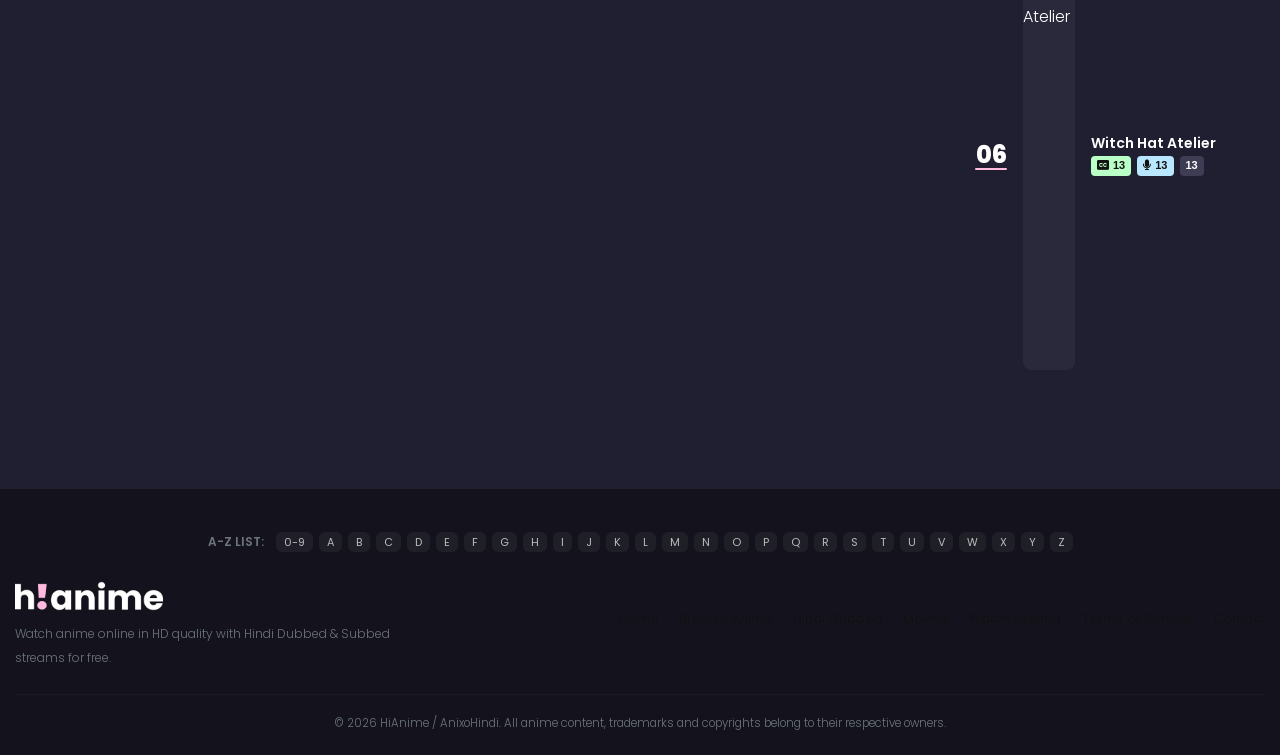
==== commit b5ef11a0: "refactor: modular professional JavaScript architecture with components, pages, api, and clean folder" ====
--- a/index.html
+++ b/index.html
@@ -1,7808 +1,51 @@
 <!DOCTYPE html>
 <html lang="en">
-
 <head>
+    <meta charset="UTF-8">
+    <meta name="viewport" content="width=device-width, initial-scale=1.0">
     <meta name="referrer" content="no-referrer">
-    <meta http-equiv="Content-Type" content="text/html; charset=UTF-8" />
-    <meta name="robots" content="index,follow" />
-    <meta http-equiv="content-language" content="en" />
-    <meta name="viewport" content="width=device-width, initial-scale=1" />
+    <title>HiAnime - Watch Free HD Anime Online with Hindi Sub & Dub</title>
+    <link rel="icon" href="assets/images/icons-192.png" type="image/png">
     
-    <meta name="csrf-token" content="">
-        <title>HiAnime - Watch Free HD Anime Online with Hindi Sub & Dub</title>
-    <meta name="description" content="Watch and download anime in HD for free at hianime. Stream your favorite subbed and dubbed anime series and movies anytime.">
-    <meta name="theme-color" content="#ffbade">
-    <meta name="msapplication-navbutton-color" content="#ffbade">
-    <meta name="apple-mobile-web-app-status-bar-style" content="#ffbade">
+    <!-- Google Fonts & FontAwesome -->
+    <link rel="preconnect" href="https://fonts.googleapis.com">
+    <link rel="preconnect" href="https://fonts.gstatic.com" crossorigin>
+    <link href="https://fonts.googleapis.com/css2?family=Poppins:ital,wght@0,300;0,400;0,500;0,600;0,700;0,800;1,400&display=swap" rel="stylesheet">
+    <link rel="stylesheet" href="https://cdnjs.cloudflare.com/ajax/libs/font-awesome/6.5.1/css/all.min.css">
     
-    <meta name="google-site-verification" content="6nTWXFMM8BP96Pf-BW-h1N5OuNkFBZmrEeP8GWABiY0">
-
-        <link rel="icon" href="https://hianime.at/theme/images/icons-192.png" type="image/png">
-    <link rel="apple-touch-icon" href="https://hianime.at/theme/images/apple-touch-icon.png">
+    <!-- Swiper 11 CSS -->
+    <link rel="stylesheet" href="https://cdn.jsdelivr.net/npm/swiper@11/swiper-bundle.min.css" />
     
-        <meta property="og:type" content="website">
-    <meta property="og:site_name" content="HiAnime">
-    <meta property="og:title" content="HiAnime – Watch Free HD Anime Online with Sub and Dub">
-    <meta property="og:description" content="Watch and download anime in HD for free at hianime. Stream your favorite subbed and dubbed anime series and movies anytime.">
+    <!-- Core HiAnime Styles -->
+    <link rel="stylesheet" href="assets/css/app-home.min.css">
+    <link rel="stylesheet" href="assets/css/app.min.css">
+    <link rel="stylesheet" href="assets/css/frontend.css">
     
+    <link rel="stylesheet" href="assets/css/custom.css">
+</head>
+<body class="page-body">
+    <div id="sidebar_menu_bg" style="display:none; position:fixed; inset:0; background:rgba(0,0,0,0.7); z-index:998;"></div>
+    
+    <div id="wrapper">
+        <!-- Header will be mounted dynamically by JavaScript -->
+        <div id="header-mount"></div>
         
-    
-    
-    <link rel="preload" as="script" href="https://hianime.at/theme/js/vendor.min.js?v=1792108644">
-    <link rel="preload" as="script" href="https://hianime.at/theme/js/theme.min.js?v=1792108644">
-
-    
-    <link rel="preload" as="font" type="font/woff2" crossorigin
-        href="https://hianime.at/theme/vendor/webfonts/fa-solid-900.woff2">
-    <link rel="preload" as="font" type="font/woff2" crossorigin
-        href="https://hianime.at/theme/vendor/webfonts/poppins/poppins-300-latin.woff2">
-    <link rel="preload" as="font" type="font/woff2" crossorigin
-        href="https://hianime.at/theme/vendor/webfonts/poppins/poppins-500-latin.woff2">
-
-    
-        <link rel="stylesheet" href="assets/css/app-home.min.css">
-    <link rel="stylesheet" href="https://cdnjs.cloudflare.com/ajax/libs/font-awesome/6.5.1/css/all.min.css">
-    <link rel="stylesheet" href="https://fonts.googleapis.com/css2?family=Poppins:ital,wght@0,300;0,400;0,500;0,600;0,700;1,400&display=swap">
-    <link rel="stylesheet" href="assets/css/custom.css">
-
-    
-        <link rel="stylesheet" href="https://hianime.at/build/assets/frontend-DDmvDXjb.css" data-navigate-track="reload" />
-    
-    <script data-cfasync="false">
-        if (window.localStorage.getItem('hianime_logged_in') === '1') {
-            document.documentElement.classList.add('auth-likely', 'is-authed');
-        }
-    </script>
-    <style>
-        .auth-likely #user-slot .header_right-user { visibility: hidden; }
-        /* Cache-identical: the MyZone community tab ships in every copy of the HTML
-           and is revealed by the `is-authed` class auth.js puts on <html>. */
-        html:not(.is-authed) .ai_-tabs .ai_-tab-myzone { display: none; }
-    </style>
-
-    
-    <script data-cfasync="false">
-        if (!window.localStorage.getItem('settings') || !JSON.parse(window.localStorage.getItem('settings')).hasOwnProperty('anime_name')) {
-            let settings = window.localStorage.getItem('settings') ? JSON.parse(window.localStorage.getItem('settings')) : {};
-            settings.anime_name = 'english' === 'japanese' ? 'jp' : 'en';
-            window.localStorage.setItem('settings', JSON.stringify(settings));
-        }
-    </script>
-    <style>
-        :root {
-            --accent-color: #ffbade;
-            --background-color: #201f31;
-            --background-color-2: #201f31;
-            --tick-bg-color: #b9e7ff;
-        }
-    </style>
-
-    <link rel="preload" as="image" href="https://hianime.at/storage/media/2026/10/black-clover-season-2-1-banner.webp" fetchpriority="high">
-    <!-- Google tag (gtag.js) -->
-
-    <link rel="stylesheet" href="https://cdn.jsdelivr.net/npm/swiper@11/swiper-bundle.min.css" />
-</head>
-
-<body class="">
-    <div id="sidebar_menu_bg"></div>
-    <nav id="sidebar_menu" role="navigation" aria-label="Mobile menu">
-        <button class="btn btn-radius btn-sm btn-secondary toggle-sidebar" aria-label="Close menu"><i class="fas fa-angle-left mr-2"></i>Close
-            menu</button>
-        <div class="sb-setting">
-            <div class="header-setting">
-                <div class="hs-toggles">
-                    <a href="https://hianime.at/watch2gather" class="hst-item" title="Watch with friends">
-                        <div class="hst-icon"><i class="zicon zicon-20 zicon-live"></i></div>
-                        <div class="name"><span>W.2.G</span></div>
-                    </a>
-                    <a href="watch.html?anime=random" class="hst-item" title="Watch random anime">
-                        <div class="hst-icon"><i class="fas fa-random"></i></div>
-                        <div class="name"><span>Random</span></div>
-                    </a>
-                    <div class="hst-item" title="Select language of anime name to display.">
-                        <div class="select-anime-name toggle-lang"><span class="en">EN</span><span class="jp">JP</span>
-                        </div>
-                        <div class="name"><span>Name</span></div>
-                    </div>
-                    <a href="https://hianime.at/news" class="hst-item" title="HiAnime News">
-                        <div class="hst-icon"><i class="fas fa-rss"></i></div>
-                        <div class="name"><span>News</span></div>
-                    </a>
-                </div>
+        <!-- Main Page Content will be mounted dynamically by JavaScript -->
+        <div id="main-wrapper">
+            <div class="d-flex align-items-center justify-content-center p-5 text-muted">
+                <i class="fas fa-spinner fa-spin mr-2" style="font-size: 24px; color:#ffbade;"></i> Loading Anime...
             </div>
         </div>
-        <div class="sb-donate">
-            <div class="hr-community"><a class="btn btn-sm" href="https://hianime.at/community" title="HiAnime Community"><i
-                        class="fas fa-comments mr-2"></i>Community</a></div>
-        </div>
-        <ul class="nav sidebar_menu-list">
-            <li class="nav-item active"><a class="nav-link" href="index.html" title="Home">Home</a></li>
-            <li class="nav-item"><a class="nav-link" href="browse.html" title="Subbed Anime">Subbed Anime</a></li>
-            <li class="nav-item"><a class="nav-link" href="browse.html" title="Dubbed Anime">Dubbed Anime</a></li>
-            <li class="nav-item"><a class="nav-link" href="browse.html" title="Most Popular">Most Popular</a></li>
-            <li class="nav-item"><a class="nav-link" href="browse.html" title="Movies">Movies</a></li>
-            <li class="nav-item"><a class="nav-link" href="browse.html" title="TV Series">TV Series</a></li>
-            <li class="nav-item"><a class="nav-link" href="browse.html" title="OVAs">OVAs</a></li>
-            <li class="nav-item"><a class="nav-link" href="browse.html" title="ONAs">ONAs</a></li>
-            <li class="nav-item"><a class="nav-link" href="browse.html" title="Specials">Specials</a></li>
-            <li class="nav-item">
-                <div class="nav-link" title="Genre"><strong>Genre</strong></div>
-                <div class="sidebar_menu-sub show" id="sidebar_subs_genre">
-                    <ul class="nav color-list sub-menu">
-                                                <li class="nav-item">
-                            <a class="nav-link" href="https://hianime.at/genres/action"
-                                title="Action">
-                                Action
-                            </a>
-                        </li>
-                                                <li class="nav-item">
-                            <a class="nav-link" href="https://hianime.at/genres/action-adventure"
-                                title="Action &amp; Adventure">
-                                Action &amp; Adventure
-                            </a>
-                        </li>
-                                                <li class="nav-item">
-                            <a class="nav-link" href="https://hianime.at/genres/action-adventure-supernatural"
-                                title="Action , Adventure , Supernatural">
-                                Action , Adventure , Supernatural
-                            </a>
-                        </li>
-                                                <li class="nav-item">
-                            <a class="nav-link" href="https://hianime.at/genres/adult-cast"
-                                title="Adult Cast">
-                                Adult Cast
-                            </a>
-                        </li>
-                                                <li class="nav-item">
-                            <a class="nav-link" href="https://hianime.at/genres/adventure"
-                                title="Adventure">
-                                Adventure
-                            </a>
-                        </li>
-                                                <li class="nav-item">
-                            <a class="nav-link" href="https://hianime.at/genres/animation"
-                                title="Animation">
-                                Animation
-                            </a>
-                        </li>
-                                                <li class="nav-item">
-                            <a class="nav-link" href="https://hianime.at/genres/anthropomorphic"
-                                title="Anthropomorphic">
-                                Anthropomorphic
-                            </a>
-                        </li>
-                                                <li class="nav-item">
-                            <a class="nav-link" href="https://hianime.at/genres/avant-garde"
-                                title="Avant Garde">
-                                Avant Garde
-                            </a>
-                        </li>
-                                                <li class="nav-item">
-                            <a class="nav-link" href="https://hianime.at/genres/award-winning"
-                                title="Award Winning">
-                                Award Winning
-                            </a>
-                        </li>
-                                                <li class="nav-item">
-                            <a class="nav-link" href="https://hianime.at/genres/boys-love"
-                                title="Boys Love">
-                                Boys Love
-                            </a>
-                        </li>
-                                                <li class="nav-item">
-                            <a class="nav-link" href="https://hianime.at/genres/cars"
-                                title="Cars">
-                                Cars
-                            </a>
-                        </li>
-                                                <li class="nav-item">
-                            <a class="nav-link" href="https://hianime.at/genres/cgdct"
-                                title="CGDCT">
-                                CGDCT
-                            </a>
-                        </li>
-                                                <li class="nav-item">
-                            <a class="nav-link" href="https://hianime.at/genres/childcare"
-                                title="Childcare">
-                                Childcare
-                            </a>
-                        </li>
-                                                <li class="nav-item">
-                            <a class="nav-link" href="https://hianime.at/genres/combat-sports"
-                                title="Combat Sports">
-                                Combat Sports
-                            </a>
-                        </li>
-                                                <li class="nav-item">
-                            <a class="nav-link" href="https://hianime.at/genres/comedy"
-                                title="Comedy">
-                                Comedy
-                            </a>
-                        </li>
-                                                <li class="nav-item">
-                            <a class="nav-link" href="https://hianime.at/genres/crossdressing"
-                                title="Crossdressing">
-                                Crossdressing
-                            </a>
-                        </li>
-                                                <li class="nav-item">
-                            <a class="nav-link" href="https://hianime.at/genres/delinquents"
-                                title="Delinquents">
-                                Delinquents
-                            </a>
-                        </li>
-                                                <li class="nav-item">
-                            <a class="nav-link" href="https://hianime.at/genres/dementia"
-                                title="Dementia">
-                                Dementia
-                            </a>
-                        </li>
-                                                <li class="nav-item">
-                            <a class="nav-link" href="https://hianime.at/genres/demons"
-                                title="Demons">
-                                Demons
-                            </a>
-                        </li>
-                                                <li class="nav-item">
-                            <a class="nav-link" href="https://hianime.at/genres/detective"
-                                title="Detective">
-                                Detective
-                            </a>
-                        </li>
-                                                <li class="nav-item">
-                            <a class="nav-link" href="https://hianime.at/genres/drama"
-                                title="Drama">
-                                Drama
-                            </a>
-                        </li>
-                                                <li class="nav-item">
-                            <a class="nav-link" href="https://hianime.at/genres/drama-action-adventure-animation"
-                                title="Drama , Action &amp; Adventure , Animation">
-                                Drama , Action &amp; Adventure , Animation
-                            </a>
-                        </li>
-                                                <li class="nav-item">
-                            <a class="nav-link" href="https://hianime.at/genres/ecchi"
-                                title="Ecchi">
-                                Ecchi
-                            </a>
-                        </li>
-                                                <li class="nav-item">
-                            <a class="nav-link" href="https://hianime.at/genres/educational"
-                                title="Educational">
-                                Educational
-                            </a>
-                        </li>
-                                                <li class="nav-item">
-                            <a class="nav-link" href="https://hianime.at/genres/erotica"
-                                title="Erotica">
-                                Erotica
-                            </a>
-                        </li>
-                                                <li class="nav-item">
-                            <a class="nav-link" href="https://hianime.at/genres/fantasy"
-                                title="Fantasy">
-                                Fantasy
-                            </a>
-                        </li>
-                                                <li class="nav-item">
-                            <a class="nav-link" href="https://hianime.at/genres/gag-humor"
-                                title="Gag Humor">
-                                Gag Humor
-                            </a>
-                        </li>
-                                                <li class="nav-item">
-                            <a class="nav-link" href="https://hianime.at/genres/game"
-                                title="Game">
-                                Game
-                            </a>
-                        </li>
-                                                <li class="nav-item">
-                            <a class="nav-link" href="https://hianime.at/genres/girls-love"
-                                title="Girls Love">
-                                Girls Love
-                            </a>
-                        </li>
-                                                <li class="nav-item">
-                            <a class="nav-link" href="https://hianime.at/genres/gore"
-                                title="Gore">
-                                Gore
-                            </a>
-                        </li>
-                                                <li class="nav-item">
-                            <a class="nav-link" href="https://hianime.at/genres/gourmet"
-                                title="Gourmet">
-                                Gourmet
-                            </a>
-                        </li>
-                                                <li class="nav-item">
-                            <a class="nav-link" href="https://hianime.at/genres/harem"
-                                title="Harem">
-                                Harem
-                            </a>
-                        </li>
-                                                <li class="nav-item">
-                            <a class="nav-link" href="https://hianime.at/genres/hentai"
-                                title="Hentai">
-                                Hentai
-                            </a>
-                        </li>
-                                                <li class="nav-item">
-                            <a class="nav-link" href="https://hianime.at/genres/high-stakes-game"
-                                title="High Stakes Game">
-                                High Stakes Game
-                            </a>
-                        </li>
-                                                <li class="nav-item">
-                            <a class="nav-link" href="https://hianime.at/genres/historical"
-                                title="Historical">
-                                Historical
-                            </a>
-                        </li>
-                                                <li class="nav-item">
-                            <a class="nav-link" href="https://hianime.at/genres/horror"
-                                title="Horror">
-                                Horror
-                            </a>
-                        </li>
-                                                <li class="nav-item">
-                            <a class="nav-link" href="https://hianime.at/genres/idols-female"
-                                title="Idols (Female)">
-                                Idols (Female)
-                            </a>
-                        </li>
-                                                <li class="nav-item">
-                            <a class="nav-link" href="https://hianime.at/genres/idols-male"
-                                title="Idols (Male)">
-                                Idols (Male)
-                            </a>
-                        </li>
-                                                <li class="nav-item">
-                            <a class="nav-link" href="https://hianime.at/genres/isekai"
-                                title="Isekai">
-                                Isekai
-                            </a>
-                        </li>
-                                                <li class="nav-item">
-                            <a class="nav-link" href="https://hianime.at/genres/iyashikei"
-                                title="Iyashikei">
-                                Iyashikei
-                            </a>
-                        </li>
-                                                <li class="nav-item">
-                            <a class="nav-link" href="https://hianime.at/genres/josei"
-                                title="Josei">
-                                Josei
-                            </a>
-                        </li>
-                                                <li class="nav-item">
-                            <a class="nav-link" href="https://hianime.at/genres/kids"
-                                title="Kids">
-                                Kids
-                            </a>
-                        </li>
-                                                <li class="nav-item">
-                            <a class="nav-link" href="https://hianime.at/genres/love-polygon"
-                                title="Love Polygon">
-                                Love Polygon
-                            </a>
-                        </li>
-                                                <li class="nav-item">
-                            <a class="nav-link" href="https://hianime.at/genres/love-status-quo"
-                                title="Love Status Quo">
-                                Love Status Quo
-                            </a>
-                        </li>
-                                                <li class="nav-item">
-                            <a class="nav-link" href="https://hianime.at/genres/magic"
-                                title="Magic">
-                                Magic
-                            </a>
-                        </li>
-                                                <li class="nav-item">
-                            <a class="nav-link" href="https://hianime.at/genres/magical-sex-shift"
-                                title="Magical Sex Shift">
-                                Magical Sex Shift
-                            </a>
-                        </li>
-                                                <li class="nav-item">
-                            <a class="nav-link" href="https://hianime.at/genres/mahou-shoujo"
-                                title="Mahou Shoujo">
-                                Mahou Shoujo
-                            </a>
-                        </li>
-                                                <li class="nav-item">
-                            <a class="nav-link" href="https://hianime.at/genres/martial-arts"
-                                title="Martial Arts">
-                                Martial Arts
-                            </a>
-                        </li>
-                                                <li class="nav-item">
-                            <a class="nav-link" href="https://hianime.at/genres/mecha"
-                                title="Mecha">
-                                Mecha
-                            </a>
-                        </li>
-                                                <li class="nav-item">
-                            <a class="nav-link" href="https://hianime.at/genres/medical"
-                                title="Medical">
-                                Medical
-                            </a>
-                        </li>
-                                                <li class="nav-item">
-                            <a class="nav-link" href="https://hianime.at/genres/military"
-                                title="Military">
-                                Military
-                            </a>
-                        </li>
-                                                <li class="nav-item">
-                            <a class="nav-link" href="https://hianime.at/genres/music"
-                                title="Music">
-                                Music
-                            </a>
-                        </li>
-                                                <li class="nav-item">
-                            <a class="nav-link" href="https://hianime.at/genres/mystery"
-                                title="Mystery">
-                                Mystery
-                            </a>
-                        </li>
-                                                <li class="nav-item">
-                            <a class="nav-link" href="https://hianime.at/genres/mythology"
-                                title="Mythology">
-                                Mythology
-                            </a>
-                        </li>
-                                                <li class="nav-item">
-                            <a class="nav-link" href="https://hianime.at/genres/organized-crime"
-                                title="Organized Crime">
-                                Organized Crime
-                            </a>
-                        </li>
-                                                <li class="nav-item">
-                            <a class="nav-link" href="https://hianime.at/genres/otaku-culture"
-                                title="Otaku Culture">
-                                Otaku Culture
-                            </a>
-                        </li>
-                                                <li class="nav-item">
-                            <a class="nav-link" href="https://hianime.at/genres/parody"
-                                title="Parody">
-                                Parody
-                            </a>
-                        </li>
-                                                <li class="nav-item">
-                            <a class="nav-link" href="https://hianime.at/genres/performing-arts"
-                                title="Performing Arts">
-                                Performing Arts
-                            </a>
-                        </li>
-                                                <li class="nav-item">
-                            <a class="nav-link" href="https://hianime.at/genres/pets"
-                                title="Pets">
-                                Pets
-                            </a>
-                        </li>
-                                                <li class="nav-item">
-                            <a class="nav-link" href="https://hianime.at/genres/police"
-                                title="Police">
-                                Police
-                            </a>
-                        </li>
-                                                <li class="nav-item">
-                            <a class="nav-link" href="https://hianime.at/genres/psychological"
-                                title="Psychological">
-                                Psychological
-                            </a>
-                        </li>
-                                                <li class="nav-item">
-                            <a class="nav-link" href="https://hianime.at/genres/racing"
-                                title="Racing">
-                                Racing
-                            </a>
-                        </li>
-                                                <li class="nav-item">
-                            <a class="nav-link" href="https://hianime.at/genres/reincarnation"
-                                title="Reincarnation">
-                                Reincarnation
-                            </a>
-                        </li>
-                                                <li class="nav-item">
-                            <a class="nav-link" href="https://hianime.at/genres/reverse-harem"
-                                title="Reverse Harem">
-                                Reverse Harem
-                            </a>
-                        </li>
-                                                <li class="nav-item">
-                            <a class="nav-link" href="https://hianime.at/genres/romance"
-                                title="Romance">
-                                Romance
-                            </a>
-                        </li>
-                                                <li class="nav-item">
-                            <a class="nav-link" href="https://hianime.at/genres/samurai"
-                                title="Samurai">
-                                Samurai
-                            </a>
-                        </li>
-                                                <li class="nav-item">
-                            <a class="nav-link" href="https://hianime.at/genres/school"
-                                title="School">
-                                School
-                            </a>
-                        </li>
-                                                <li class="nav-item">
-                            <a class="nav-link" href="https://hianime.at/genres/sci-fi"
-                                title="Sci-Fi">
-                                Sci-Fi
-                            </a>
-                        </li>
-                                                <li class="nav-item">
-                            <a class="nav-link" href="https://hianime.at/genres/sci-fi-fantasy"
-                                title="Sci-Fi &amp; Fantasy">
-                                Sci-Fi &amp; Fantasy
-                            </a>
-                        </li>
-                                                <li class="nav-item">
-                            <a class="nav-link" href="https://hianime.at/genres/seinen"
-                                title="Seinen">
-                                Seinen
-                            </a>
-                        </li>
-                                                <li class="nav-item">
-                            <a class="nav-link" href="https://hianime.at/genres/shoujo"
-                                title="Shoujo">
-                                Shoujo
-                            </a>
-                        </li>
-                                                <li class="nav-item">
-                            <a class="nav-link" href="https://hianime.at/genres/shoujo-ai"
-                                title="Shoujo Ai">
-                                Shoujo Ai
-                            </a>
-                        </li>
-                                                <li class="nav-item">
-                            <a class="nav-link" href="https://hianime.at/genres/shounen"
-                                title="Shounen">
-                                Shounen
-                            </a>
-                        </li>
-                                                <li class="nav-item">
-                            <a class="nav-link" href="https://hianime.at/genres/shounen-ai"
-                                title="Shounen Ai">
-                                Shounen Ai
-                            </a>
-                        </li>
-                                                <li class="nav-item">
-                            <a class="nav-link" href="https://hianime.at/genres/showbiz"
-                                title="Showbiz">
-                                Showbiz
-                            </a>
-                        </li>
-                                                <li class="nav-item">
-                            <a class="nav-link" href="https://hianime.at/genres/slice-of-life"
-                                title="Slice of Life">
-                                Slice of Life
-                            </a>
-                        </li>
-                                                <li class="nav-item">
-                            <a class="nav-link" href="https://hianime.at/genres/space"
-                                title="Space">
-                                Space
-                            </a>
-                        </li>
-                                                <li class="nav-item">
-                            <a class="nav-link" href="https://hianime.at/genres/sports"
-                                title="Sports">
-                                Sports
-                            </a>
-                        </li>
-                                                <li class="nav-item">
-                            <a class="nav-link" href="https://hianime.at/genres/strategy-game"
-                                title="Strategy Game">
-                                Strategy Game
-                            </a>
-                        </li>
-                                                <li class="nav-item">
-                            <a class="nav-link" href="https://hianime.at/genres/supernatural"
-                                title="Supernatural">
-                                Supernatural
-                            </a>
-                        </li>
-                                                <li class="nav-item">
-                            <a class="nav-link" href="https://hianime.at/genres/super-power"
-                                title="Super Power">
-                                Super Power
-                            </a>
-                        </li>
-                                                <li class="nav-item">
-                            <a class="nav-link" href="https://hianime.at/genres/survival"
-                                title="Survival">
-                                Survival
-                            </a>
-                        </li>
-                                                <li class="nav-item">
-                            <a class="nav-link" href="https://hianime.at/genres/suspense"
-                                title="Suspense">
-                                Suspense
-                            </a>
-                        </li>
-                                                <li class="nav-item">
-                            <a class="nav-link" href="https://hianime.at/genres/team-sports"
-                                title="Team Sports">
-                                Team Sports
-                            </a>
-                        </li>
-                                                <li class="nav-item">
-                            <a class="nav-link" href="https://hianime.at/genres/thriller"
-                                title="Thriller">
-                                Thriller
-                            </a>
-                        </li>
-                                                <li class="nav-item">
-                            <a class="nav-link" href="https://hianime.at/genres/time-travel"
-                                title="Time Travel">
-                                Time Travel
-                            </a>
-                        </li>
-                                                <li class="nav-item">
-                            <a class="nav-link" href="https://hianime.at/genres/unknown"
-                                title="unknown">
-                                unknown
-                            </a>
-                        </li>
-                                                <li class="nav-item">
-                            <a class="nav-link" href="https://hianime.at/genres/urban-fantasy"
-                                title="Urban Fantasy">
-                                Urban Fantasy
-                            </a>
-                        </li>
-                                                <li class="nav-item">
-                            <a class="nav-link" href="https://hianime.at/genres/vampire"
-                                title="Vampire">
-                                Vampire
-                            </a>
-                        </li>
-                                                <li class="nav-item">
-                            <a class="nav-link" href="https://hianime.at/genres/video-game"
-                                title="Video Game">
-                                Video Game
-                            </a>
-                        </li>
-                                                <li class="nav-item">
-                            <a class="nav-link" href="https://hianime.at/genres/villainess"
-                                title="Villainess">
-                                Villainess
-                            </a>
-                        </li>
-                                                <li class="nav-item">
-                            <a class="nav-link" href="https://hianime.at/genres/visual-arts"
-                                title="Visual Arts">
-                                Visual Arts
-                            </a>
-                        </li>
-                                                <li class="nav-item">
-                            <a class="nav-link" href="https://hianime.at/genres/workplace"
-                                title="Workplace">
-                                Workplace
-                            </a>
-                        </li>
-                                                                        <li class="nav-item nav-more">
-                            <a class="nav-link" href="#" role="button" aria-label="Show more genres"><i class="fas fa-plus mr-2"></i>More</a>
-                        </li>
-                                            </ul>
-                    <div class="clearfix"></div>
-                </div>
-            </li>
-        </ul>
-        <div class="clearfix"></div>
-    </nav>
-    <div id="wrapper">
-        <div id="header" class="header-home" role="banner">
-            <div class="container">
-                <button id="mobile_menu" aria-label="Toggle mobile menu"><i class="fa fa-bars"></i></button>
-                <a href="index.html" id="logo" aria-label="Home">
-                    <img src="assets/images/logo.png" alt="HiAnime">
-                    <div class="clearfix"></div>
-                </a>
-                <div id="search">
-                    <div class="search-content">
-                        <form action="https://hianime.at/search" autocomplete="off">
-                            <a href="browse.html" class="filter-icon" aria-label="Filter anime">Filter</a>
-                            <input type="text" class="form-control search-input" name="keyword"
-                                placeholder="Search anime..." required aria-label="Search anime" value="">
-                            <button type="submit" class="search-icon" aria-label="Search"><i class="fas fa-search"></i></button>
-                        </form>
-                        <div class="nav search-result-pop" id="search-suggest" style="display: none;">
-                            <div class="loading-relative" id="search-loading" style="display: none;">
-                                <div class="loading">
-                                    <div class="span1"></div>
-                                    <div class="span2"></div>
-                                    <div class="span3"></div>
-                                </div>
-                            </div>
-                            <div class="result" style="display:none;"></div>
-                        </div>
-                    </div>
-                </div>
-                <div class="header-group">
-                    <div class="anw-group">
-                        <div class="zrg-title"><span class="top">Join now</span><span class="bottom">HiAnime
-                                Group</span></div>
-                        <div class="zrg-list">
-                            <div class="item"><a href="https://discord.com/invite/qCMd54VQUv" target="_blank"
-                                    class="zr-social-button dc-btn" aria-label="Discord"><i class="fab fa-discord" aria-hidden="true"></i></a>
-                            </div>
-                            <div class="item"><a href="https://t.me/hianimeat" target="_blank"
-                                    class="zr-social-button tl-btn" aria-label="Telegram"><i class="fab fa-telegram-plane" aria-hidden="true"></i></a>
-                            </div>
-                            <div class="item"><a href="#" target="_blank"
-                                    class="zr-social-button rd-btn" aria-label="Reddit"><i class="fab fa-reddit-alien" aria-hidden="true"></i></a></div>
-                            <div class="item"><a href="https://x.com/hianimeat" target="_blank"
-                                    class="zr-social-button tw-btn" aria-label="Twitter"><i class="fab fa-twitter" aria-hidden="true"></i></a></div>
-                        </div>
-                        <div class="clearfix"></div>
-                    </div>
-                </div>
-                <div class="header-setting">
-                    <div class="hs-toggles">
-                        <a href="https://hianime.at/watch2gather" class="hst-item" data-toggle="tooltip" title="Watch with friends">
-                            <div class="hst-icon"><i class="zicon zicon-20 zicon-live"></i></div>
-                            <div class="name"><span>Watch2gether</span></div>
-                        </a>
-                        <a href="watch.html?anime=random" class="hst-item" data-toggle="tooltip"
-                            data-original-title="Watch random anime">
-                            <div class="hst-icon"><i class="fas fa-random"></i></div>
-                            <div class="name"><span>Random</span></div>
-                        </a>
-                        <div class="hst-item" data-toggle="tooltip" title="Select language of anime name to display.">
-                            <div class="select-anime-name toggle-lang"><span class="en">EN</span><span
-                                    class="jp">JP</span></div>
-                            <div class="name"><span>Anime Name</span></div>
-                        </div>
-                        <a href="https://hianime.at/news" class="hst-item" data-toggle="tooltip" title="News">
-                            <div class="hst-icon"><i class="fas fa-rss"></i></div>
-                            <div class="name"><span>News</span></div>
-                        </a>
-                        <a href="https://hianime.at/community" class="hst-item" data-toggle="tooltip" title="HiAnime Community">
-                            <div class="hst-icon"><i class="fas fa-comments"></i></div>
-                            <div class="name"><span>Community</span></div>
-                        </a>
-                        <div class="clearfix"></div>
-                    </div>
-                </div>
-
-                <div id="pick_menu">
-                    <div class="pick_menu-ul">
-                        <ul class="ulclear">
-                            <li class="pmu-item pmu-item-home">
-                                <a class="pmu-item-icon" href="index.html" title="Home">
-                                    <img src="https://hianime.at/theme/images/pick-home.svg" data-toggle="tooltip" data-placement="right"
-                                        title="Home">
-                                </a>
-                            </li>
-                            <li class="pmu-item pmu-item-movies">
-                                <a class="pmu-item-icon" href="browse.html" title="Movies">
-                                    <img src="https://hianime.at/theme/images/pick-movies.svg" data-toggle="tooltip" data-placement="right"
-                                        title="Movies">
-                                </a>
-                            </li>
-                            <li class="pmu-item pmu-item-show">
-                                <a class="pmu-item-icon" href="browse.html" title="TV Series">
-                                    <img src="https://hianime.at/theme/images/pick-show.svg" data-toggle="tooltip" data-placement="right"
-                                        title="TV Series">
-                                </a>
-                            </li>
-                            <li class="pmu-item pmu-item-popular">
-                                <a class="pmu-item-icon" href="browse.html" title="Most Popular">
-                                    <img src="https://hianime.at/theme/images/pick-popular.svg" data-toggle="tooltip" data-placement="right"
-                                        title="Most Popular">
-                                </a>
-                            </li>
-                        </ul>
-                    </div>
-                </div>
-
-                <div id="header_right">
-                    
-                    <div id="user-slot">
-                        <div class="header_right-user">
-                            <a href="#modallogin" data-toggle="modal" class="nav-link btn btn-primary text-white">Login</a>
-                        </div>
-                    </div>
-                    
-                    <template id="tpl-notifications">
-                        <div class="hr-notifications dropdown">
-                            <div class="hrn-icon" data-toggle="dropdown" data-noti-bell aria-expanded="false" role="button" aria-label="Notifications">
-                                <i class="fas fa-bell"></i>
-                                <div class="number" data-noti-count style="display:none">0</div>
-                            </div>
-                            <div class="dropdown-menu dropdown-menu-noti">
-                                
-                                <div class="nnl-head">
-                                    <strong>Notifications</strong>
-                                    <div class="fav-tabs mt-2 mb-0">
-                                        <ul class="nav nav-tabs pre-tabs pre-tabs-min">
-                                            <li class="nav-item"><a class="nav-link active" href="javascript:;" data-noti-tab="anime">Anime<span class="noti-tab-badge" data-noti-tab-badge="anime" style="display:none">0</span></a></li>
-                                            <li class="nav-item"><a class="nav-link" href="javascript:;" data-noti-tab="community">Community<span class="noti-tab-badge" data-noti-tab-badge="community" style="display:none">0</span></a></li>
-                                            <li class="nav-item"><a class="nav-link" href="javascript:;" data-noti-tab="system">System<span class="noti-tab-badge" data-noti-tab-badge="system" style="display:none">0</span></a></li>
-                                        </ul>
-                                        <div class="clearfix"></div>
-                                    </div>
-                                </div>
-                                <div class="new-noti-list">
-                                    <div class="nnl-mark">
-                                        <a class="btn btn-xs float-right" href="javascript:;" data-noti-read><i class="fas fa-check-double mr-1"></i>Mark all as read</a>
-                                        <div class="clearfix"></div>
-                                    </div>
-                                    <div data-noti-items>
-                                        <div class="nnl-item new text-center">Loading…</div>
-                                    </div>
-                                    <a class="nnl-item nnl-more text-center" href="https://hianime.at/user/notifications">View all notifications<i class="fas fa-angle-right ml-2"></i></a>
-                                </div>
-                            </div>
-                        </div>
-                    </template>
-                    <template id="tpl-user-menu">
-                        <div class="header_right-user logged">
-                            <div class="dropdown">
-                                <div class="btn-user-avatar" data-toggle="dropdown" aria-expanded="true" aria-controls="user_menu">
-                                    <div class="profile-avatar">
-                                        <img data-fill="avatar" data-fallback="https://hianime.at/theme/images/no-image.jpg" src="https://hianime.at/theme/images/no-image.jpg" alt="">
-                                    </div>
-                                </div>
-                                <div id="user_menu" class="dropdown-menu dropdown-menu-right" x-placement="bottom-end" style="position: absolute; will-change: transform; top: 0px; left: 0px; transform: translate3d(-270px, 30px, 0px);">
-                                    <div class="dropdown-item dropdown-item-user">
-                                        <div class="user-detail">
-                                            <div class="name"><strong data-fill="name"></strong></div>
-                                            <div class="mail" data-fill="email"></div>
-                                        </div>
-                                        <div class="clearfix"></div>
-                                    </div>
-                                    <div class="grid-menu">
-                                        <a class="dropdown-item" href="https://hianime.at/user/profile"><i class="fas fa-user mr-2"></i>Profile</a>
-                                        <a class="dropdown-item" href="https://hianime.at/user/watching"><i class="fas fa-history mr-2"></i>Continue Watching</a>
-                                        <a class="dropdown-item" href="https://hianime.at/user/bookmarks"><i class="fas fa-heart mr-2"></i>Watch List</a>
-                                        <a class="dropdown-item" href="https://hianime.at/user/import"><i class="fas fa-exchange-alt mr-2"></i>Import/Export</a>
-                                        <a class="dropdown-item" href="https://hianime.at/user/settings"><i class="fas fa-cog mr-2"></i>Settings</a>
-                                        <div class="clearfix"></div>
-                                    </div>
-                                    <a class="dropdown-item text-right text-white" href="#" data-action="logout">Logout<i class="fas fa-arrow-right ml-2 mr-1"></i></a>
-                                </div>
-                            </div>
-                        </div>
-                    </template>
-                </div>
-                <div id="mobile_search"><i class="fa fa-search"></i></div>
-                <div class="clearfix"></div>
-            </div>
-        </div>
-        <div class="clearfix"></div>
-
         
-<div class="deslide-wrap">
-    <div class="container">
-        <div id="slider">
-            <div class="swiper-wrapper">
-                                                <div class="swiper-slide">
-                    <div class="deslide-item">
-                        <div class="deslide-cover">
-                            <div class="deslide-cover-img">
-                                
-                                <img class="film-poster-img"
-                                    src="https://hianime.at/storage/media/2026/10/black-clover-season-2-1-banner.webp"
-                                    alt="Black Clover Season 2"
-                                                                            fetchpriority="high"
-                                                                        decoding="async">
-                            </div>
-                        </div>
-                        <div class="deslide-item-content">
-                            <div class="desi-sub-text">#1 Spotlight</div>
-                            <div class="desi-head-title dynamic-name"
-                                 data-jname="Black Clover 2nd Season">
-                                Black Clover Season 2
-                            </div>
-                            <div class="sc-detail">
-                                <div class="scd-item">
-                                    <i class="fas fa-play-circle mr-1"></i>TV
-                                </div>
-                                                                                                <div class="scd-item m-hide">
-                                    <i class="fas fa-calendar mr-1"></i>Oct 5, 2026
-                                </div>
-                                                                <div class="scd-item mr-1">
-                                    <span class="quality">HD</span>
-                                </div>
-                                <div class="scd-item">
-                                    <div class="tick">
-                                                                                <div class="tick-item tick-sub">
-                                            <i class="fas fa-closed-captioning mr-1"></i>3
-                                        </div>
-                                                                                                                        <div class="tick-item tick-dub">
-                                            <i class="fas fa-microphone mr-1"></i>1
-                                        </div>
-                                                                            </div>
-                                </div>
-                                <div class="clearfix"></div>
-                            </div>
-                            <div class="desi-description">
-                                The second season of Black Clover.
-                            </div>
-                            <div class="desi-buttons">
-                                <a href="watch.html?anime=black-clover-season-2-1-10492"
-                                   class="btn btn-primary btn-radius mr-2">
-                                    <i class="fas fa-play-circle mr-2"></i>Watch Now
-                                </a>
-                                <a href="https://hianime.at/black-clover-season-2-1-10492"
-                                   class="btn btn-secondary btn-radius">
-                                    Detail<i class="fas fa-angle-right ml-2"></i>
-                                </a>
-                            </div>
-                        </div>
-                        <div class="clearfix"></div>
-                    </div>
-                </div>
-                                                <div class="swiper-slide">
-                    <div class="deslide-item">
-                        <div class="deslide-cover">
-                            <div class="deslide-cover-img">
-                                
-                                <img class="film-poster-img"
-                                    src="https://hianime.at/storage/media/2026/10/cyberpunk-edgerunners-2-banner-1.webp"
-                                    alt="Cyberpunk: Edgerunners 2"
-                                                                            loading="eager"
-                                                                        decoding="async">
-                            </div>
-                        </div>
-                        <div class="deslide-item-content">
-                            <div class="desi-sub-text">#2 Spotlight</div>
-                            <div class="desi-head-title dynamic-name"
-                                 data-jname="Cyberpunk: Edgerunners II">
-                                Cyberpunk: Edgerunners 2
-                            </div>
-                            <div class="sc-detail">
-                                <div class="scd-item">
-                                    <i class="fas fa-play-circle mr-1"></i>ONA
-                                </div>
-                                                                                                <div class="scd-item m-hide">
-                                    <i class="fas fa-calendar mr-1"></i>Oct 20, 2026
-                                </div>
-                                                                <div class="scd-item mr-1">
-                                    <span class="quality">HD</span>
-                                </div>
-                                <div class="scd-item">
-                                    <div class="tick">
-                                                                                <div class="tick-item tick-sub">
-                                            <i class="fas fa-closed-captioning mr-1"></i>5
-                                        </div>
-                                                                                                                        <div class="tick-item tick-dub">
-                                            <i class="fas fa-microphone mr-1"></i>4
-                                        </div>
-                                                                            </div>
-                                </div>
-                                <div class="clearfix"></div>
-                            </div>
-                            <div class="desi-description">
-                                Cyberpunk: Edgerunners 2 presents a new standalone 10-episode story from the world of Cyberpunk 2077— a raw chronicle of redemption and revenge.When the world is blinded by spectacle, what extremes do you have to go to make your story matter?(Source: Official Twitter)
-                            </div>
-                            <div class="desi-buttons">
-                                <a href="watch.html?anime=cyberpunk-edgerunners-2-10554"
-                                   class="btn btn-primary btn-radius mr-2">
-                                    <i class="fas fa-play-circle mr-2"></i>Watch Now
-                                </a>
-                                <a href="https://hianime.at/cyberpunk-edgerunners-2-10554"
-                                   class="btn btn-secondary btn-radius">
-                                    Detail<i class="fas fa-angle-right ml-2"></i>
-                                </a>
-                            </div>
-                        </div>
-                        <div class="clearfix"></div>
-                    </div>
-                </div>
-                                                <div class="swiper-slide">
-                    <div class="deslide-item">
-                        <div class="deslide-cover">
-                            <div class="deslide-cover-img">
-                                
-                                <img class="film-poster-img"
-                                    src="https://hianime.at/storage/media/2026/10/so-what-s-wrong-with-getting-reborn-as-a-goblin-banner.webp"
-                                    alt="So What&#039;s Wrong with Getting Reborn as a Goblin?"
-                                                                           loading="eager""
-                                                                        decoding="async">
-                            </div>
-                        </div>
-                        <div class="deslide-item-content">
-                            <div class="desi-sub-text">#3 Spotlight</div>
-                            <div class="desi-head-title dynamic-name"
-                                 data-jname="Tensei Goblin dakedo Shitsumon Aru?">
-                                So What&#039;s Wrong with Getting Reborn as a Goblin?
-                            </div>
-                            <div class="sc-detail">
-                                <div class="scd-item">
-                                    <i class="fas fa-play-circle mr-1"></i>TV
-                                </div>
-                                                                                                <div class="scd-item m-hide">
-                                    <i class="fas fa-calendar mr-1"></i>Oct 5, 2026
-                                </div>
-                                                                <div class="scd-item mr-1">
-                                    <span class="quality">HD</span>
-                                </div>
-                                <div class="scd-item">
-                                    <div class="tick">
-                                                                                <div class="tick-item tick-sub">
-                                            <i class="fas fa-closed-captioning mr-1"></i>4
-                                        </div>
-                                                                                                                    </div>
-                                </div>
-                                <div class="clearfix"></div>
-                            </div>
-                            <div class="desi-description">
-                                Office worker Akira Yagami&#039;s altruistic nature usually gets him the short end of the stick. When he dies after saving a kid from oncoming traffic...he reincarnates in another world as a goblin?! Normally, goblins only live for seven days, but Akira&#039;s newfound powers let him defy the species&#039; normal life span... and are the key to his path to becoming the strongest goblin ever! (Source: Yen Press)
-                            </div>
-                            <div class="desi-buttons">
-                                <a href="watch.html?anime=so-what-s-wrong-with-getting-reborn-as-a-goblin-10509"
-                                   class="btn btn-primary btn-radius mr-2">
-                                    <i class="fas fa-play-circle mr-2"></i>Watch Now
-                                </a>
-                                <a href="https://hianime.at/so-what-s-wrong-with-getting-reborn-as-a-goblin-10509"
-                                   class="btn btn-secondary btn-radius">
-                                    Detail<i class="fas fa-angle-right ml-2"></i>
-                                </a>
-                            </div>
-                        </div>
-                        <div class="clearfix"></div>
-                    </div>
-                </div>
-                                                <div class="swiper-slide">
-                    <div class="deslide-item">
-                        <div class="deslide-cover">
-                            <div class="deslide-cover-img">
-                                
-                                <img class="film-poster-img"
-                                    src="https://hianime.at/storage/media/2026/10/dragon-ball-super-beerus-banner.webp"
-                                    alt="Dragon Ball Super: Beerus"
-                                                                          loading="eager"y"
-                                                                        decoding="async">
-                            </div>
-                        </div>
-                        <div class="deslide-item-content">
-                            <div class="desi-sub-text">#4 Spotlight</div>
-                            <div class="desi-head-title dynamic-name"
-                                 data-jname="ドラゴンボール超 ビルス">
-                                Dragon Ball Super: Beerus
-                            </div>
-                            <div class="sc-detail">
-                                <div class="scd-item">
-                                    <i class="fas fa-play-circle mr-1"></i>TV
-                                </div>
-                                                                                                <div class="scd-item m-hide">
-                                    <i class="fas fa-calendar mr-1"></i>Oct 11, 2026
-                                </div>
-                                                                <div class="scd-item mr-1">
-                                    <span class="quality">HD</span>
-                                </div>
-                                <div class="scd-item">
-                                    <div class="tick">
-                                                                                <div class="tick-item tick-sub">
-                                            <i class="fas fa-closed-captioning mr-1"></i>2
-                                        </div>
-                                                                                                                    </div>
-                                </div>
-                                <div class="clearfix"></div>
-                            </div>
-                            <div class="desi-description">
-                                Dragon Ball Super: Beerus, a project that was started a few years ago, is the newly ENHANCED edition of the anime Dragon Ball Super. ENHANCED by the latest visual expression, every scene, especially the battle scenes, is even more immersive, providing a more faithful and detailed reproduction of the original work by Akira Toriyama, and it will deliver a quality that is sure to fully satisfy audiences. (Source: Official website)
-                            </div>
-                            <div class="desi-buttons">
-                                <a href="watch.html?anime=dragon-ball-super-beerus-10542"
-                                   class="btn btn-primary btn-radius mr-2">
-                                    <i class="fas fa-play-circle mr-2"></i>Watch Now
-                                </a>
-                                <a href="https://hianime.at/dragon-ball-super-beerus-10542"
-                                   class="btn btn-secondary btn-radius">
-                                    Detail<i class="fas fa-angle-right ml-2"></i>
-                                </a>
-                            </div>
-                        </div>
-                        <div class="clearfix"></div>
-                    </div>
-                </div>
-                                                <div class="swiper-slide">
-                    <div class="deslide-item">
-                        <div class="deslide-cover">
-                            <div class="deslide-cover-img">
-                                
-                                <img class="film-poster-img"
-                                    src="https://hianime.at/storage/media/2026/10/tensei-shitara-ken-deshita-2nd-banner.webp"
-                                    alt="Tensei Shitara Ken Deshita 2nd Season"
-                                                                         loading="eager"zy"
-                                                                        decoding="async">
-                            </div>
-                        </div>
-                        <div class="deslide-item-content">
-                            <div class="desi-sub-text">#5 Spotlight</div>
-                            <div class="desi-head-title dynamic-name"
-                                 data-jname="Tensei Shitara Ken Deshita 2nd Season">
-                                Tensei Shitara Ken Deshita 2nd Season
-                            </div>
-                            <div class="sc-detail">
-                                <div class="scd-item">
-                                    <i class="fas fa-play-circle mr-1"></i>TV
-                                </div>
-                                                                                                <div class="scd-item m-hide">
-                                    <i class="fas fa-calendar mr-1"></i>Oct 1, 2026
-                                </div>
-                                                                <div class="scd-item mr-1">
-                                    <span class="quality">HD</span>
-                                </div>
-                                <div class="scd-item">
-                                    <div class="tick">
-                                                                                <div class="tick-item tick-sub">
-                                            <i class="fas fa-closed-captioning mr-1"></i>3
-                                        </div>
-                                                                                                                    </div>
-                                </div>
-                                <div class="clearfix"></div>
-                            </div>
-                            <div class="desi-description">
-                                The second season of Tensei Shitara Ken Deshita.
-                            </div>
-                            <div class="desi-buttons">
-                                <a href="watch.html?anime=tensei-shitara-ken-deshita-2nd-7219"
-                                   class="btn btn-primary btn-radius mr-2">
-                                    <i class="fas fa-play-circle mr-2"></i>Watch Now
-                                </a>
-                                <a href="https://hianime.at/tensei-shitara-ken-deshita-2nd-7219"
-                                   class="btn btn-secondary btn-radius">
-                                    Detail<i class="fas fa-angle-right ml-2"></i>
-                                </a>
-                            </div>
-                        </div>
-                        <div class="clearfix"></div>
-                    </div>
-                </div>
-                                                <div class="swiper-slide">
-                    <div class="deslide-item">
-                        <div class="deslide-cover">
-                            <div class="deslide-cover-img">
-                                
-                                <img class="film-poster-img"
-                                    src="https://hianime.at/storage/media/2026/10/the-laid-off-cheat-granting-mage-enjoys-a-second-lease-on-life-banner-1.webp"
-                                    alt="The Laid-Off Cheat-Granting Mage Enjoys a Second Lease on Life"
-                                                                        loading="eager"azy"
-                                                                        decoding="async">
-                            </div>
-                        </div>
-                        <div class="deslide-item-content">
-                            <div class="desi-sub-text">#6 Spotlight</div>
-                            <div class="desi-head-title dynamic-name"
-                                 data-jname="Tsuihou sareta Cheat Fuyo Majutsushi wa Kimama na Second Life wo Ouka suru. Ore wa Buki dake ja Naku, Arayuru Mono ni &quot;Kyouka Point&quot; wo Fuyo Dekiru shi, Ore no Ishi de Itsudemo Kouka wo Kaijo Dekiru kedo, Nokotta Hitotachi Daijoubu?">
-                                The Laid-Off Cheat-Granting Mage Enjoys a Second Lease on Life
-                            </div>
-                            <div class="sc-detail">
-                                <div class="scd-item">
-                                    <i class="fas fa-play-circle mr-1"></i>TV
-                                </div>
-                                                                                                <div class="scd-item m-hide">
-                                    <i class="fas fa-calendar mr-1"></i>Oct 7, 2026
-                                </div>
-                                                                <div class="scd-item mr-1">
-                                    <span class="quality">HD</span>
-                                </div>
-                                <div class="scd-item">
-                                    <div class="tick">
-                                                                                <div class="tick-item tick-sub">
-                                            <i class="fas fa-closed-captioning mr-1"></i>2
-                                        </div>
-                                                                                                                        <div class="tick-item tick-dub">
-                                            <i class="fas fa-microphone mr-1"></i>2
-                                        </div>
-                                                                            </div>
-                                </div>
-                                <div class="clearfix"></div>
-                            </div>
-                            <div class="desi-description">
-                                Rein, an enchanter who strengthens equipment with his magic, is suddenly expelled from his guild, simply because every piece of gear in the guild has already been enhanced enough. Outraged by the absurd treatment, Rein decides to take back the enormous amount of mana he had poured into their equipment. When he casually channels it into a random copper sword, it transforms into a cheat-level weapon with 10,000 enhancement points! With zero combat experience but armed with magic that can turn anyt...
-                            </div>
-                            <div class="desi-buttons">
-                                <a href="watch.html?anime=the-laid-off-cheat-granting-mage-enjoys-a-second-lease-on-life-10520"
-                                   class="btn btn-primary btn-radius mr-2">
-                                    <i class="fas fa-play-circle mr-2"></i>Watch Now
-                                </a>
-                                <a href="https://hianime.at/the-laid-off-cheat-granting-mage-enjoys-a-second-lease-on-life-10520"
-                                   class="btn btn-secondary btn-radius">
-                                    Detail<i class="fas fa-angle-right ml-2"></i>
-                                </a>
-                            </div>
-                        </div>
-                        <div class="clearfix"></div>
-                    </div>
-                </div>
-                                                <div class="swiper-slide">
-                    <div class="deslide-item">
-                        <div class="deslide-cover">
-                            <div class="deslide-cover-img">
-                                
-                                <img class="film-poster-img"
-                                    src="https://hianime.at/storage/media/2026/10/hello-i-am-a-witch-and-my-crush-wants-me-to-make-a-love-potion-banner.webp"
-                                    alt="Hello, I Am a Witch and My Crush Wants Me to Make a Love Potion!"
-                                                                       loading="eager"lazy"
-                                                                        decoding="async">
-                            </div>
-                        </div>
-                        <div class="deslide-item-content">
-                            <div class="desi-sub-text">#7 Spotlight</div>
-                            <div class="desi-head-title dynamic-name"
-                                 data-jname="Doumo, Suki na Hito ni Horegusuri wo Irai sareta Majo desu.">
-                                Hello, I Am a Witch and My Crush Wants Me to Make a Love Potion!
-                            </div>
-                            <div class="sc-detail">
-                                <div class="scd-item">
-                                    <i class="fas fa-play-circle mr-1"></i>TV
-                                </div>
-                                                                                                <div class="scd-item m-hide">
-                                    <i class="fas fa-calendar mr-1"></i>Oct 5, 2026
-                                </div>
-                                                                <div class="scd-item mr-1">
-                                    <span class="quality">HD</span>
-                                </div>
-                                <div class="scd-item">
-                                    <div class="tick">
-                                                                                <div class="tick-item tick-sub">
-                                            <i class="fas fa-closed-captioning mr-1"></i>3
-                                        </div>
-                                                                                                                    </div>
-                                </div>
-                                <div class="clearfix"></div>
-                            </div>
-                            <div class="desi-description">
-                                Deep within the forest, a cozy and rather cluttered cottage sits on the lakeshore, housing a mysterious, feared witch. In truth, she is a lovely young woman named Rose, who has learned the art of potion-making from her wise grandmother. Rose cherishes her tucked-away life, yet there is a longing in her heart—for a handsome knight she once saw, Sir Harij Azm. For four years, Rose&#039;s feelings for Harij have lingered, but she can never act on them; witches live outside of human affairs and belong to...
-                            </div>
-                            <div class="desi-buttons">
-                                <a href="watch.html?anime=hello-i-am-a-witch-and-my-crush-wants-me-to-make-a-love-potion-10508"
-                                   class="btn btn-primary btn-radius mr-2">
-                                    <i class="fas fa-play-circle mr-2"></i>Watch Now
-                                </a>
-                                <a href="https://hianime.at/hello-i-am-a-witch-and-my-crush-wants-me-to-make-a-love-potion-10508"
-                                   class="btn btn-secondary btn-radius">
-                                    Detail<i class="fas fa-angle-right ml-2"></i>
-                                </a>
-                            </div>
-                        </div>
-                        <div class="clearfix"></div>
-                    </div>
-                </div>
-                                                <div class="swiper-slide">
-                    <div class="deslide-item">
-                        <div class="deslide-cover">
-                            <div class="deslide-cover-img">
-                                
-                                <img class="film-poster-img"
-                                    src="https://hianime.at/storage/media/2026/10/tokyo-revengers-war-of-the-three-titan-arc-banner.webp"
-                                    alt="Tokyo Revengers: War of the Three Titan Arc"
-                                                                      loading="eager""lazy"
-                                                                        decoding="async">
-                            </div>
-                        </div>
-                        <div class="deslide-item-content">
-                            <div class="desi-sub-text">#8 Spotlight</div>
-                            <div class="desi-head-title dynamic-name"
-                                 data-jname="Tokyo Revengers: Santen Sensou-hen">
-                                Tokyo Revengers: War of the Three Titan Arc
-                            </div>
-                            <div class="sc-detail">
-                                <div class="scd-item">
-                                    <i class="fas fa-play-circle mr-1"></i>TV
-                                </div>
-                                                                                                <div class="scd-item m-hide">
-                                    <i class="fas fa-calendar mr-1"></i>Oct 3, 2026
-                                </div>
-                                                                <div class="scd-item mr-1">
-                                    <span class="quality">HD</span>
-                                </div>
-                                <div class="scd-item">
-                                    <div class="tick">
-                                                                                <div class="tick-item tick-sub">
-                                            <i class="fas fa-closed-captioning mr-1"></i>3
-                                        </div>
-                                                                                                                        <div class="tick-item tick-dub">
-                                            <i class="fas fa-microphone mr-1"></i>3
-                                        </div>
-                                                                            </div>
-                                </div>
-                                <div class="clearfix"></div>
-                            </div>
-                            <div class="desi-description">
-                                Sequel to Tokyo Revengers: Tenjiku-hen.
-                            </div>
-                            <div class="desi-buttons">
-                                <a href="watch.html?anime=tokyo-revengers-war-of-the-three-titan-arc-10486"
-                                   class="btn btn-primary btn-radius mr-2">
-                                    <i class="fas fa-play-circle mr-2"></i>Watch Now
-                                </a>
-                                <a href="https://hianime.at/tokyo-revengers-war-of-the-three-titan-arc-10486"
-                                   class="btn btn-secondary btn-radius">
-                                    Detail<i class="fas fa-angle-right ml-2"></i>
-                                </a>
-                            </div>
-                        </div>
-                        <div class="clearfix"></div>
-                    </div>
-                </div>
-                                                <div class="swiper-slide">
-                    <div class="deslide-item">
-                        <div class="deslide-cover">
-                            <div class="deslide-cover-img">
-                                
-                                <img class="film-poster-img"
-                                    src="https://hianime.at/storage/media/2026/10/tantei-wa-mou-shindeiru-season-2-banner.webp"
-                                    alt="The Detective Is Already Dead Season 2"
-                                                                     loading="eager"="lazy"
-                                                                        decoding="async">
-                            </div>
-                        </div>
-                        <div class="deslide-item-content">
-                            <div class="desi-sub-text">#9 Spotlight</div>
-                            <div class="desi-head-title dynamic-name"
-                                 data-jname="The Detective Is Already Dead Season 2">
-                                The Detective Is Already Dead Season 2
-                            </div>
-                            <div class="sc-detail">
-                                <div class="scd-item">
-                                    <i class="fas fa-play-circle mr-1"></i>TV
-                                </div>
-                                                                                                <div class="scd-item m-hide">
-                                    <i class="fas fa-calendar mr-1"></i>Oct 1, 2026
-                                </div>
-                                                                <div class="scd-item mr-1">
-                                    <span class="quality">HD</span>
-                                </div>
-                                <div class="scd-item">
-                                    <div class="tick">
-                                                                                <div class="tick-item tick-sub">
-                                            <i class="fas fa-closed-captioning mr-1"></i>2
-                                        </div>
-                                                                                                                    </div>
-                                </div>
-                                <div class="clearfix"></div>
-                            </div>
-                            <div class="desi-description">
-                                The second season of Tantei wa mou, Shindeiru.
-                            </div>
-                            <div class="desi-buttons">
-                                <a href="watch.html?anime=tantei-wa-mou-shindeiru-season-2-4158"
-                                   class="btn btn-primary btn-radius mr-2">
-                                    <i class="fas fa-play-circle mr-2"></i>Watch Now
-                                </a>
-                                <a href="https://hianime.at/tantei-wa-mou-shindeiru-season-2-4158"
-                                   class="btn btn-secondary btn-radius">
-                                    Detail<i class="fas fa-angle-right ml-2"></i>
-                                </a>
-                            </div>
-                        </div>
-                        <div class="clearfix"></div>
-                    </div>
-                </div>
-                                                <div class="swiper-slide">
-                    <div class="deslide-item">
-                        <div class="deslide-cover">
-                            <div class="deslide-cover-img">
-                                
-                                <img class="film-poster-img"
-                                    src="https://hianime.at/storage/media/2026/10/overgeared-banner.webp"
-                                    alt="Overgeared"
-                                                                    loading="eager"g="lazy"
-                                                                        decoding="async">
-                            </div>
-                        </div>
-                        <div class="deslide-item-content">
-                            <div class="desi-sub-text">#10 Spotlight</div>
-                            <div class="desi-head-title dynamic-name"
-                                 data-jname="Tempal: Item no Chikara">
-                                Overgeared
-                            </div>
-                            <div class="sc-detail">
-                                <div class="scd-item">
-                                    <i class="fas fa-play-circle mr-1"></i>TV
-                                </div>
-                                                                                                <div class="scd-item m-hide">
-                                    <i class="fas fa-calendar mr-1"></i>Sep 27, 2026
-                                </div>
-                                                                <div class="scd-item mr-1">
-                                    <span class="quality">HD</span>
-                                </div>
-                                <div class="scd-item">
-                                    <div class="tick">
-                                                                                <div class="tick-item tick-sub">
-                                            <i class="fas fa-closed-captioning mr-1"></i>4
-                                        </div>
-                                                                                                                        <div class="tick-item tick-dub">
-                                            <i class="fas fa-microphone mr-1"></i>4
-                                        </div>
-                                                                            </div>
-                                </div>
-                                <div class="clearfix"></div>
-                            </div>
-                            <div class="desi-description">
-                                Shin Youngwoo (a.k.a. Grid), an unlucky man in life and a low-level player in the popular VR game &quot;Satisfy,&quot; finds a powerful item that earns him a rare legendary class title: &quot;Pagma&#039;s Successor.&quot; He&#039;s now a skilled blacksmith who can forge unique weapons and equip the game&#039;s most powerful gear. Grid resolves to use his new abilities to achieve fame and fortune, but as his very existence begins to stir up trouble in Satisfy, he realizes that life as a legend may be more than he bargained for......
-                            </div>
-                            <div class="desi-buttons">
-                                <a href="watch.html?anime=overgeared-10469"
-                                   class="btn btn-primary btn-radius mr-2">
-                                    <i class="fas fa-play-circle mr-2"></i>Watch Now
-                                </a>
-                                <a href="https://hianime.at/overgeared-10469"
-                                   class="btn btn-secondary btn-radius">
-                                    Detail<i class="fas fa-angle-right ml-2"></i>
-                                </a>
-                            </div>
-                        </div>
-                        <div class="clearfix"></div>
-                    </div>
-                </div>
-                                                <div class="swiper-slide">
-                    <div class="deslide-item">
-                        <div class="deslide-cover">
-                            <div class="deslide-cover-img">
-                                
-                                <img class="film-poster-img"
-                                    src="https://hianime.at/storage/media/2026/10/kikansha-no-mahou-wa-tokubetsu-desu-2nd-season-banner.webp"
-                                    alt="A Returner&#039;s Magic Should be Special Season 2"
-                                                                   loading="eager"ng="lazy"
-                                                                        decoding="async">
-                            </div>
-                        </div>
-                        <div class="deslide-item-content">
-                            <div class="desi-sub-text">#11 Spotlight</div>
-                            <div class="desi-head-title dynamic-name"
-                                 data-jname="Kikansha no Mahou wa Tokubetsu desu 2nd Season">
-                                A Returner&#039;s Magic Should be Special Season 2
-                            </div>
-                            <div class="sc-detail">
-                                <div class="scd-item">
-                                    <i class="fas fa-play-circle mr-1"></i>TV
-                                </div>
-                                                                                                <div class="scd-item m-hide">
-                                    <i class="fas fa-calendar mr-1"></i>Oct 7, 2026
-                                </div>
-                                                                <div class="scd-item mr-1">
-                                    <span class="quality">HD</span>
-                                </div>
-                                <div class="scd-item">
-                                    <div class="tick">
-                                                                                <div class="tick-item tick-sub">
-                                            <i class="fas fa-closed-captioning mr-1"></i>2
-                                        </div>
-                                                                                                                        <div class="tick-item tick-dub">
-                                            <i class="fas fa-microphone mr-1"></i>2
-                                        </div>
-                                                                            </div>
-                                </div>
-                                <div class="clearfix"></div>
-                            </div>
-                            <div class="desi-description">
-                                The second season of Kikansha no Mahou wa Tokubetsu desu.
-                            </div>
-                            <div class="desi-buttons">
-                                <a href="watch.html?anime=kikansha-no-mahou-wa-tokubetsu-desu-2nd-season-1915"
-                                   class="btn btn-primary btn-radius mr-2">
-                                    <i class="fas fa-play-circle mr-2"></i>Watch Now
-                                </a>
-                                <a href="https://hianime.at/kikansha-no-mahou-wa-tokubetsu-desu-2nd-season-1915"
-                                   class="btn btn-secondary btn-radius">
-                                    Detail<i class="fas fa-angle-right ml-2"></i>
-                                </a>
-                            </div>
-                        </div>
-                        <div class="clearfix"></div>
-                    </div>
-                </div>
-                                                <div class="swiper-slide">
-                    <div class="deslide-item">
-                        <div class="deslide-cover">
-                            <div class="deslide-cover-img">
-                                
-                                <img class="film-poster-img"
-                                    src="https://hianime.at/storage/media/2026/10/psyren-banner.webp"
-                                    alt="Psyren"
-                                                                  loading="eager"ing="lazy"
-                                                                        decoding="async">
-                            </div>
-                        </div>
-                        <div class="deslide-item-content">
-                            <div class="desi-sub-text">#12 Spotlight</div>
-                            <div class="desi-head-title dynamic-name"
-                                 data-jname="PSYЯEN -サイレン-">
-                                Psyren
-                            </div>
-                            <div class="sc-detail">
-                                <div class="scd-item">
-                                    <i class="fas fa-play-circle mr-1"></i>TV
-                                </div>
-                                                                                                <div class="scd-item m-hide">
-                                    <i class="fas fa-calendar mr-1"></i>Oct 5, 2026
-                                </div>
-                                                                <div class="scd-item mr-1">
-                                    <span class="quality">HD</span>
-                                </div>
-                                <div class="scd-item">
-                                    <div class="tick">
-                                                                                <div class="tick-item tick-sub">
-                                            <i class="fas fa-closed-captioning mr-1"></i>3
-                                        </div>
-                                                                                                                        <div class="tick-item tick-dub">
-                                            <i class="fas fa-microphone mr-1"></i>1
-                                        </div>
-                                                                            </div>
-                                </div>
-                                <div class="clearfix"></div>
-                            </div>
-                            <div class="desi-description">
-                                Ageha Yoshina is a self-confident high school student who helps others for a fee. On his way back from a job, he finds a strange calling card with the word &quot;Psyren&quot; imprinted left behind in a phone booth and decides to keep it, unaware of its purpose. The very next day, Ageha discovers that his classmate Sakurako Amamiya has the exact same calling card in her possession. When he questions her, Sakurako asks him to save her, signaling the day his troubles begin. Confused by the circumstances of t...
-                            </div>
-                            <div class="desi-buttons">
-                                <a href="watch.html?anime=psyren-10510"
-                                   class="btn btn-primary btn-radius mr-2">
-                                    <i class="fas fa-play-circle mr-2"></i>Watch Now
-                                </a>
-                                <a href="https://hianime.at/psyren-10510"
-                                   class="btn btn-secondary btn-radius">
-                                    Detail<i class="fas fa-angle-right ml-2"></i>
-                                </a>
-                            </div>
-                        </div>
-                        <div class="clearfix"></div>
-                    </div>
-                </div>
-                                                <div class="swiper-slide">
-                    <div class="deslide-item">
-                        <div class="deslide-cover">
-                            <div class="deslide-cover-img">
-                                
-                                <img class="film-poster-img"
-                                    src="https://hianime.at/storage/media/2026/10/there-is-also-a-hole-in-the-student-organization-banner.webp"
-                                    alt="There Is Also a Hole in the Student Organization!"
-                                                                 loading="eager"ding="lazy"
-                                                                        decoding="async">
-                            </div>
-                        </div>
-                        <div class="deslide-item-content">
-                            <div class="desi-sub-text">#13 Spotlight</div>
-                            <div class="desi-head-title dynamic-name"
-                                 data-jname="Seitokai ni mo Ana wa Aru!">
-                                There Is Also a Hole in the Student Organization!
-                            </div>
-                            <div class="sc-detail">
-                                <div class="scd-item">
-                                    <i class="fas fa-play-circle mr-1"></i>TV
-                                </div>
-                                                                                                <div class="scd-item m-hide">
-                                    <i class="fas fa-calendar mr-1"></i>Oct 4, 2026
-                                </div>
-                                                                <div class="scd-item mr-1">
-                                    <span class="quality">HD</span>
-                                </div>
-                                <div class="scd-item">
-                                    <div class="tick">
-                                                                                <div class="tick-item tick-sub">
-                                            <i class="fas fa-closed-captioning mr-1"></i>3
-                                        </div>
-                                                                                                                        <div class="tick-item tick-dub">
-                                            <i class="fas fa-microphone mr-1"></i>1
-                                        </div>
-                                                                            </div>
-                                </div>
-                                <div class="clearfix"></div>
-                            </div>
-                            <div class="desi-description">
-                                Ume Mizunoe, a first-year student at the prestigious Fujinari Academy, excels in Japanese literature but struggles so badly in science that his chances of advancing are at risk. Hoping to boost his academic record, he joins the student council—only to find himself surrounded by a cast of quirky characters: a charismatic yet secretly shy president, a kind but intimidating treasurer, an adorably cheeky boy, and a tiny, stray-cat-like secretary. Thrown into a whirlwind of chaotic daily life, Ume&#039;s...
-                            </div>
-                            <div class="desi-buttons">
-                                <a href="watch.html?anime=there-is-also-a-hole-in-the-student-organization-10497"
-                                   class="btn btn-primary btn-radius mr-2">
-                                    <i class="fas fa-play-circle mr-2"></i>Watch Now
-                                </a>
-                                <a href="https://hianime.at/there-is-also-a-hole-in-the-student-organization-10497"
-                                   class="btn btn-secondary btn-radius">
-                                    Detail<i class="fas fa-angle-right ml-2"></i>
-                                </a>
-                            </div>
-                        </div>
-                        <div class="clearfix"></div>
-                    </div>
-                </div>
-                                                <div class="swiper-slide">
-                    <div class="deslide-item">
-                        <div class="deslide-cover">
-                            <div class="deslide-cover-img">
-                                
-                                <img class="film-poster-img"
-                                    src="https://hianime.at/storage/media/2026/10/reborn-as-a-space-mercenary-i-woke-up-piloting-the-strongest-starship-banner.webp"
-                                    alt="Reborn as a Space Mercenary: I Woke Up Piloting the Strongest Starship!"
-                                                                loading="eager"ading="lazy"
-                                                                        decoding="async">
-                            </div>
-                        </div>
-                        <div class="deslide-item-content">
-                            <div class="desi-sub-text">#14 Spotlight</div>
-                            <div class="desi-head-title dynamic-name"
-                                 data-jname="Mezametara Saikyou Soubi to Uchuusenmochi Datta node, Ikkodate Mezashite Youhei toshite Jiyuu ni Ikitai">
-                                Reborn as a Space Mercenary: I Woke Up Piloting the Strongest Starship!
-                            </div>
-                            <div class="sc-detail">
-                                <div class="scd-item">
-                                    <i class="fas fa-play-circle mr-1"></i>TV
-                                </div>
-                                                                                                <div class="scd-item m-hide">
-                                    <i class="fas fa-calendar mr-1"></i>Oct 4, 2026
-                                </div>
-                                                                <div class="scd-item mr-1">
-                                    <span class="quality">HD</span>
-                                </div>
-                                <div class="scd-item">
-                                    <div class="tick">
-                                                                                <div class="tick-item tick-sub">
-                                            <i class="fas fa-closed-captioning mr-1"></i>3
-                                        </div>
-                                                                                                                        <div class="tick-item tick-dub">
-                                            <i class="fas fa-microphone mr-1"></i>3
-                                        </div>
-                                                                            </div>
-                                </div>
-                                <div class="clearfix"></div>
-                            </div>
-                            <div class="desi-description">
-                                Sato Takahiro was an ordinary office worker and hobbyist gamer until the day he woke up on a spaceship–one that strangely resembled a craft from a favorite space-shooter game. With a decked-out ship, a crew full of babes, and a fantastic universe to explore, he&#039;s going to make the most of his good luck and create the life he&#039;s always dreamed of! (Source: Seven Seas Entertainment)
-                            </div>
-                            <div class="desi-buttons">
-                                <a href="watch.html?anime=reborn-as-a-space-mercenary-i-woke-up-piloting-the-strongest-starship-10499"
-                                   class="btn btn-primary btn-radius mr-2">
-                                    <i class="fas fa-play-circle mr-2"></i>Watch Now
-                                </a>
-                                <a href="https://hianime.at/reborn-as-a-space-mercenary-i-woke-up-piloting-the-strongest-starship-10499"
-                                   class="btn btn-secondary btn-radius">
-                                    Detail<i class="fas fa-angle-right ml-2"></i>
-                                </a>
-                            </div>
-                        </div>
-                        <div class="clearfix"></div>
-                    </div>
-                </div>
-                                                <div class="swiper-slide">
-                    <div class="deslide-item">
-                        <div class="deslide-cover">
-                            <div class="deslide-cover-img">
-                                
-                                <img class="film-poster-img"
-                                    src="https://hianime.at/storage/media/2026/10/kashita-maryoku-wa-revo-barai-de-kyousei-choushuu-banner.webp"
-                                    alt="Kashita Maryoku wa &quot;Revo Barai&quot; de Kyousei Choushuu"
-                                                               loading="eager"oading="lazy"
-                                                                        decoding="async">
-                            </div>
-                        </div>
-                        <div class="deslide-item-content">
-                            <div class="desi-sub-text">#15 Spotlight</div>
-                            <div class="desi-head-title dynamic-name"
-                                 data-jname="Kashita Maryoku wa &quot;Revo Barai&quot; de Kyousei Choushuu">
-                                Kashita Maryoku wa &quot;Revo Barai&quot; de Kyousei Choushuu
-                            </div>
-                            <div class="sc-detail">
-                                <div class="scd-item">
-                                    <i class="fas fa-play-circle mr-1"></i>TV
-                                </div>
-                                                                                                <div class="scd-item m-hide">
-                                    <i class="fas fa-calendar mr-1"></i>Oct 4, 2026
-                                </div>
-                                                                <div class="scd-item mr-1">
-                                    <span class="quality">HD</span>
-                                </div>
-                                <div class="scd-item">
-                                    <div class="tick">
-                                                                                <div class="tick-item tick-sub">
-                                            <i class="fas fa-closed-captioning mr-1"></i>3
-                                        </div>
-                                                                                                                    </div>
-                                </div>
-                                <div class="clearfix"></div>
-                            </div>
-                            <div class="desi-description">
-                                Lent is part of the up-and-coming party known as the &quot;Skypiercers,&quot; and thanks to his unique Gift, he can loan massive amounts of magic to others. No MP? No problem with Lent around! Except, now that his companions have become formidable heroes (thanks to his skill), his usefulness is questioned. Kicked out of the group, Lent is furious...until he discovers a hidden power to his Gift. Now, with his adorably devious fairy partner, he&#039;s going to claw back every last scrap of magic from his former...
-                            </div>
-                            <div class="desi-buttons">
-                                <a href="watch.html?anime=kashita-maryoku-wa-revo-barai-de-kyousei-choushuu-10496"
-                                   class="btn btn-primary btn-radius mr-2">
-                                    <i class="fas fa-play-circle mr-2"></i>Watch Now
-                                </a>
-                                <a href="https://hianime.at/kashita-maryoku-wa-revo-barai-de-kyousei-choushuu-10496"
-                                   class="btn btn-secondary btn-radius">
-                                    Detail<i class="fas fa-angle-right ml-2"></i>
-                                </a>
-                            </div>
-                        </div>
-                        <div class="clearfix"></div>
-                    </div>
-                </div>
-                            </div>
-            <div class="swiper-pagination"></div>
-            <div class="swiper-navigation">
-                <div class="swiper-button swiper-button-next"><i class="fas fa-angle-right"></i></div>
-                <div class="swiper-button swiper-button-prev"><i class="fas fa-angle-left"></i></div>
-            </div>
-            <div class="clearfix"></div>
-        </div>
-    </div>
-</div>
-
-<div id="anime-trending">
-    <div class="container">
-        <section class="block_area block_area_trending">
-            <div class="block_area-header">
-                <div class="bah-heading">
-                    <h2 class="cat-heading">Trending</h2>
-                </div>
-                <div class="clearfix"></div>
-            </div>
-            <div class="block_area-content">
-                <div class="trending-list" id="trending-home">
-                    <div class="swiper-container">
-                        <div class="swiper-wrapper">
-                                                        <div class="swiper-slide">
-                                <div class="item">
-    <div class="number">
-        <span>01</span>
-        <div class="film-title dynamic-name" data-jname="One Piece">One Piece</div>
-    </div>
-    <a href="https://hianime.at/one-piece-1" class="film-poster" title="One Piece" aria-label="One Piece">
-        <img src="https://hianime.at/storage/media/2026/08/one-piece.webp"
-            class="film-poster-img" alt="One Pieceloading="eager"loading="lazy" decoding="async">
-    </a>
-    <div class="clearfix"></div>
-</div>
-                            </div>
-                                                        <div class="swiper-slide">
-                                <div class="item">
-    <div class="number">
-        <span>02</span>
-        <div class="film-title dynamic-name" data-jname="Black Clover 2nd Season">Black Clover Season 2</div>
-    </div>
-    <a href="https://hianime.at/black-clover-season-2-1-10492" class="film-poster" title="Black Clover Season 2" aria-label="Black Clover Season 2">
-        <img src="https://hianime.at/storage/media/2026/10/black-clover-season-2-1-1.webp"
-            class="film-poster-img" alt="Black Clover Season loading="eager" loading="lazy" decoding="async">
-    </a>
-    <div class="clearfix"></div>
-</div>
-                            </div>
-                                                        <div class="swiper-slide">
-                                <div class="item">
-    <div class="number">
-        <span>03</span>
-        <div class="film-title dynamic-name" data-jname="Bleach: Sennen Kessen-hen - Kashin-tan">Bleach: Thousand-Year Blood War - The Calamity</div>
-    </div>
-    <a href="https://hianime.at/bleach-thousand-year-blood-war-the-calamity-5" class="film-poster" title="Bleach: Thousand-Year Blood War - The Calamity" aria-label="Bleach: Thousand-Year Blood War - The Calamity">
-        <img src="https://hianime.at/storage/media/2026/08/bleach-thousand-year-blood-war-the-calamity.webp"
-            class="film-poster-img" alt="Bleach: Thousand-Year Blood War - The Calamiloading="eager"  loading="lazy" decoding="async">
-    </a>
-    <div class="clearfix"></div>
-</div>
-                            </div>
-                                                        <div class="swiper-slide">
-                                <div class="item">
-    <div class="number">
-        <span>04</span>
-        <div class="film-title dynamic-name" data-jname="Hitozukiai ga Nigate na Miboujin no Yukionna-san to Noroi no Yubiwa">The Lonely Snow Widow and the Cursed Ring</div>
-    </div>
-    <a href="https://hianime.at/the-lonely-snow-widow-and-the-cursed-ring-10507" class="film-poster" title="The Lonely Snow Widow and the Cursed Ring" aria-label="The Lonely Snow Widow and the Cursed Ring">
-        <img src="https://hianime.at/storage/media/2026/10/the-lonely-snow-widow-and-the-cursed-ring-1.webp"
-            class="film-poster-img" alt="The Lonely Snow Widow and the Cursed Rloading="eager"   loading="lazy" decoding="async">
-    </a>
-    <div class="clearfix"></div>
-</div>
-                            </div>
-                                                        <div class="swiper-slide">
-                                <div class="item">
-    <div class="number">
-        <span>05</span>
-        <div class="film-title dynamic-name" data-jname="Mushoku Tensei III: Isekai Ittara Honki Dasu">Mushoku Tensei: Jobless Reincarnation Season 3</div>
-    </div>
-    <a href="https://hianime.at/mushoku-tensei-jobless-reincarnation-season-3-6" class="film-poster" title="Mushoku Tensei: Jobless Reincarnation Season 3" aria-label="Mushoku Tensei: Jobless Reincarnation Season 3">
-        <img src="https://hianime.at/storage/media/2026/08/mushoku-tensei-jobless-reincarnation-season-3.webp"
-            class="film-poster-img" alt="Mushoku Tensei: Jobless Reincarnation Seasloading="eager"    loading="lazy" decoding="async">
-    </a>
-    <div class="clearfix"></div>
-</div>
-                            </div>
-                                                        <div class="swiper-slide">
-                                <div class="item">
-    <div class="number">
-        <span>06</span>
-        <div class="film-title dynamic-name" data-jname="Tensei shitara Slime Datta Ken 4th Season">That Time I Got Reincarnated as a Slime Season 4</div>
-    </div>
-    <a href="https://hianime.at/that-time-i-got-reincarnated-as-a-slime-season-4-2866" class="film-poster" title="That Time I Got Reincarnated as a Slime Season 4" aria-label="That Time I Got Reincarnated as a Slime Season 4">
-        <img src="https://hianime.at/storage/media/2026/08/that-time-i-got-reincarnated-as-a-slime-season-4-2.webp"
-            class="film-poster-img" alt="That Time I Got Reincarnated as a Slime Sealoading="eager"     loading="lazy" decoding="async">
-    </a>
-    <div class="clearfix"></div>
-</div>
-                            </div>
-                                                        <div class="swiper-slide">
-                                <div class="item">
-    <div class="number">
-        <span>07</span>
-        <div class="film-title dynamic-name" data-jname="Tempal: Item no Chikara">Overgeared</div>
-    </div>
-    <a href="https://hianime.at/overgeared-10469" class="film-poster" title="Overgeared" aria-label="Overgeared">
-        <img src="https://cdn.anipixcdn.co/thumbnail/d6fc82da38d7cfe2684e9db6265b295d.jpg"
-            class="film-poster-img" alt="Overloading="eager"      loading="lazy" decoding="async">
-    </a>
-    <div class="clearfix"></div>
-</div>
-                            </div>
-                                                        <div class="swiper-slide">
-                                <div class="item">
-    <div class="number">
-        <span>08</span>
-        <div class="film-title dynamic-name" data-jname="ドラゴンボール超 ビルス">Dragon Ball Super: Beerus</div>
-    </div>
-    <a href="https://hianime.at/dragon-ball-super-beerus-10542" class="film-poster" title="Dragon Ball Super: Beerus" aria-label="Dragon Ball Super: Beerus">
-        <img src="https://hianime.at/storage/media/2026/10/dragon-ball-super-beerus.webp"
-            class="film-poster-img" alt="Dragon Ball Super:loading="eager"       loading="lazy" decoding="async">
-    </a>
-    <div class="clearfix"></div>
-</div>
-                            </div>
-                                                        <div class="swiper-slide">
-                                <div class="item">
-    <div class="number">
-        <span>09</span>
-        <div class="film-title dynamic-name" data-jname="Tsuihou Sareta Tensei Juukishi wa Game Chishiki de Musou Suru">The Exiled Heavy Knight Knows How to Game the System</div>
-    </div>
-    <a href="https://hianime.at/the-exiled-heavy-knight-knows-how-to-game-the-system-122" class="film-poster" title="The Exiled Heavy Knight Knows How to Game the System" aria-label="The Exiled Heavy Knight Knows How to Game the System">
-        <img src="https://hianime.at/storage/media/2026/08/the-exiled-heavy-knight-knows-how-to-game-the-system.webp"
-            class="film-poster-img" alt="The Exiled Heavy Knight Knows How to Game thloading="eager"        loading="lazy" decoding="async">
-    </a>
-    <div class="clearfix"></div>
-</div>
-                            </div>
-                                                        <div class="swiper-slide">
-                                <div class="item">
-    <div class="number">
-        <span>10</span>
-        <div class="film-title dynamic-name" data-jname="Re:Zero kara Hajimeru Isekai Seikatsu 4th Season">Re:ZERO -Starting Life in Another World- Season 4</div>
-    </div>
-    <a href="https://hianime.at/rezero-starting-life-in-another-world-season-4-4587" class="film-poster" title="Re:ZERO -Starting Life in Another World- Season 4" aria-label="Re:ZERO -Starting Life in Another World- Season 4">
-        <img src="https://hianime.at/storage/media/2026/08/rezero-starting-life-in-another-world-season-4-1.webp"
-            class="film-poster-img" alt="Re:ZERO -Starting Life in Another World-loading="eager"         loading="lazy" decoding="async">
-    </a>
-    <div class="clearfix"></div>
-</div>
-                            </div>
-                                                        <div class="swiper-slide">
-                                <div class="item">
-    <div class="number">
-        <span>11</span>
-        <div class="film-title dynamic-name" data-jname="Tokyo Revengers: Santen Sensou-hen">Tokyo Revengers: War of the Three Titan Arc</div>
-    </div>
-    <a href="https://hianime.at/tokyo-revengers-war-of-the-three-titan-arc-10486" class="film-poster" title="Tokyo Revengers: War of the Three Titan Arc" aria-label="Tokyo Revengers: War of the Three Titan Arc">
-        <img src="https://hianime.at/storage/media/2026/10/tokyo-revengers-war-of-the-three-titan-arc-5.webp"
-            class="film-poster-img" alt="Tokyo Revengers: War of the Threeloading="eager"          loading="lazy" decoding="async">
-    </a>
-    <div class="clearfix"></div>
-</div>
-                            </div>
-                                                        <div class="swiper-slide">
-                                <div class="item">
-    <div class="number">
-        <span>12</span>
-        <div class="film-title dynamic-name" data-jname="Kusuriya no Hitorigoto 3rd Season">The Apothecary Diaries Season 3</div>
-    </div>
-    <a href="https://hianime.at/kusuriya-no-hitorigoto-3rd-season-1898" class="film-poster" title="The Apothecary Diaries Season 3" aria-label="The Apothecary Diaries Season 3">
-        <img src="https://hianime.at/storage/media/2026/08/kusuriya-no-hitorigoto-3rd-season.webp"
-            class="film-poster-img" alt="The Apothecary Diariloading="eager"           loading="lazy" decoding="async">
-    </a>
-    <div class="clearfix"></div>
-</div>
-                            </div>
-                                                    </div>
-                        <div class="clearfix"></div>
-                    </div>
-                    <div class="trending-navi">
-                        <div class="navi-next"><i class="fas fa-angle-right"></i></div>
-                        <div class="navi-prev"><i class="fas fa-angle-left"></i></div>
-                    </div>
-                </div>
-            </div>
-        </section>
-    </div>
-</div>
-
-<div class="container">
-    <style>
-.st-inline-share-buttons{font-family:'Helvetica Neue',Verdana,Helvetica,Arial,sans-serif;direction:ltr;display:flex;flex-wrap:wrap;align-items:center;gap:8px;text-align:left}
-.st-inline-share-buttons .st-btn{box-sizing:border-box;transition:opacity .2s ease-in,top .2s ease-in;border-radius:20px;border:none;cursor:pointer;display:inline-flex;align-items:center;justify-content:center;gap:6px;font-size:11px;height:32px;padding:0 12px;position:relative;top:0;white-space:nowrap}
-.st-inline-share-buttons .st-btn>svg{height:16px;width:16px;flex:none;color:#fff}
-.st-inline-share-buttons .st-btn>span{color:#fff;font-weight:500;letter-spacing:.5px;line-height:1}
-.st-inline-share-buttons.st-has-labels .st-btn{min-width:100px}
-.st-inline-share-buttons.st-has-labels .st-btn.st-remove-label{min-width:0}
-.st-inline-share-buttons.st-has-labels .st-btn.st-remove-label>span{display:none}
-.st-inline-share-buttons .st-btn:hover{opacity:.8;top:-4px}
-.st-inline-share-buttons .st-btn:focus-visible{outline:2px solid var(--accent-color,#ffbade);outline-offset:2px}
-.st-inline-share-buttons .st-total{color:#d2d2d3;display:inline-block;font-weight:500;line-height:12px;max-width:80px;padding:4px 8px;text-align:center}
-.st-inline-share-buttons .st-total>span{font-size:16px;line-height:17px;display:block;padding:0}
-.st-inline-share-buttons .st-total>span.st-shares{font-size:9px;line-height:9px;text-transform:uppercase}
-.st-inline-share-buttons .st-btn[data-network='telegram']{background-color:#0088cc}
-.st-inline-share-buttons .st-btn[data-network='twitter']{background-color:#000}
-.st-inline-share-buttons .st-btn[data-network='facebook']{background-color:#4267b2}
-.st-inline-share-buttons .st-btn[data-network='reddit']{background-color:#ff4500}
-.st-inline-share-buttons .st-btn[data-network='native']{background-color:#95d03a}
-@media (prefers-reduced-motion:reduce){.st-inline-share-buttons .st-btn{transition:none}.st-inline-share-buttons .st-btn:hover{top:0}}
-/* Progressive label shedding: as the row runs out of room the labels drop from
-   the right inwards, so the leading Telegram button keeps its text longest and
-   the buttons collapse to icon-only pills instead of wrapping to a new line. */
-@media (max-width:1250px){
-    .st-inline-share-buttons.st-has-labels .st-btn:not(.st-first)>span{display:none}
-    .st-inline-share-buttons.st-has-labels .st-btn:not(.st-first){min-width:0}
-}
-@media (max-width:750px){
-    .st-inline-share-buttons.st-has-labels .st-btn>span{display:none}
-    .st-inline-share-buttons.st-has-labels .st-btn{min-width:0;padding:0 10px}
-    .st-inline-share-buttons{gap:6px}
-}
-/* Below the icon-only stage the networks themselves drop, from the middle of
-   the row inwards. Telegram (.st-first) and the native sheet (.st-last) always
-   survive: the native button opens the OS share sheet, which offers every app
-   the user actually has, so it is the fallback for anything hidden here. */
-@media (max-width:560px){
-    .st-inline-share-buttons .st-btn[data-network='reddit']{display:none}
-}
-@media (max-width:460px){
-    .st-inline-share-buttons .st-btn[data-network='twitter']{display:none}
-}
-@media (max-width:380px){
-    .st-inline-share-buttons .st-btn[data-network='facebook']{display:none}
-    .st-inline-share-buttons .st-total{max-width:none;padding:4px 6px}
-}
-</style>
-<script data-cfasync="false">
-(function () {
-    var W = 600, H = 520;
-
-    function target(network, url, title) {
-        var u = encodeURIComponent(url), t = encodeURIComponent(title);
-        if (network === 'telegram') return 'https://t.me/share/url?url=' + u + '&text=' + t;
-        if (network === 'twitter') return 'https://twitter.com/intent/tweet?url=' + u + '&text=' + t;
-        if (network === 'facebook') return 'https://www.facebook.com/sharer/sharer.php?u=' + u;
-        if (network === 'reddit') return 'https://www.reddit.com/submit?url=' + u + '&title=' + t;
-        return null;
-    }
-
-    function popup(url) {
-        var left = window.screenX + Math.max(0, (window.outerWidth - W) / 2),
-            top = window.screenY + Math.max(0, (window.outerHeight - H) / 2),
-            win = window.open(url, 'hianime-share',
-                'width=' + W + ',height=' + H + ',left=' + left + ',top=' + top +
-                ',toolbar=0,menubar=0,scrollbars=1,resizable=1');
-
-        // Blocked as a popup — fall back to a tab so the share still happens.
-        if (!win || win.closed) window.open(url, '_blank', 'noopener,noreferrer');
-        else win.focus();
-    }
-
-    function flash(btn, msg) {
-        var el = btn.querySelector('.st-label');
-        if (!el || btn.getAttribute('data-flashing') === '1') return;
-        var original = el.textContent;
-        btn.setAttribute('data-flashing', '1');
-        el.textContent = msg;
-        setTimeout(function () {
-            el.textContent = original;
-            btn.removeAttribute('data-flashing');
-        }, 1600);
-    }
-
-    function copy(btn, url) {
-        if (navigator.clipboard && navigator.clipboard.writeText) {
-            navigator.clipboard.writeText(url).then(function () {
-                flash(btn, 'Copied!');
-            }, function () {
-                window.prompt('Copy this link', url);
-            });
-        } else {
-            window.prompt('Copy this link', url);
-        }
-    }
-
-    function native(btn, url, title) {
-        if (navigator.share) {
-            navigator.share({ title: title, url: url })['catch'](function (err) {
-                // AbortError = user dismissed the sheet; not a failure.
-                if (!err || err.name !== 'AbortError') copy(btn, url);
-            });
-        } else {
-            copy(btn, url);
-        }
-    }
-
-    document.addEventListener('click', function (e) {
-        var btn = e.target.closest ? e.target.closest('.st-btn') : null;
-        if (!btn || !btn.closest('[data-share-buttons]')) return;
-
-        // Prefer the canonical URL so shares of a link carrying tracking
-        // params still point at the real page.
-        var canonical = document.querySelector('link[rel="canonical"]'),
-            url = (canonical && canonical.href) || window.location.href,
-            network = btn.getAttribute('data-network');
-
-        if (network === 'native') native(btn, url, document.title);
-        else {
-            var t = target(network, url, document.title);
-            if (t) popup(t);
-        }
-    });
-})();
-</script>
-<div class="share-buttons share-buttons-home">
-        <div class="share-buttons-block">
-        <div class="share-icon" ></div>
-        <div class="sbb-title mr-3">
-            <span>Share HiAnime?</span>
-            <p class="mb-0">to your friends</p>
-        </div>
-        <div class="sbb-social st-inline-share-buttons st-has-labels" data-share-buttons>
-                            <div class="st-total">
-                    <span class="st-label">544K</span>
-                    <span class="st-shares">Shares</span>
-                </div>
-                        <button type="button" class="st-btn st-first" data-network="telegram" aria-label="Share on Telegram">
-                <svg viewBox="0 0 24 24" aria-hidden="true" focusable="false"><path fill="currentColor" d="M9.78 18.65l.28-4.23 7.68-6.92c.34-.31-.07-.46-.52-.19L7.74 13.3 3.64 12c-.88-.25-.89-.86.2-1.3l15.97-6.16c.73-.33 1.43.18 1.15 1.3l-2.72 12.81c-.19.91-.74 1.13-1.5.71L12.6 16.3l-1.99 1.93c-.23.23-.42.42-.83.42z"/></svg>
-                <span class="st-label">Share</span>
-            </button>
-            <button type="button" class="st-btn" data-network="twitter" aria-label="Post on X">
-                <svg viewBox="0 0 24 24" aria-hidden="true" focusable="false"><path fill="currentColor" d="M18.24 2.25h3.31l-7.23 8.26 8.5 11.24h-6.66l-5.21-6.82-5.97 6.82H1.66l7.73-8.84L1.25 2.25h6.83l4.71 6.23zm-1.16 17.52h1.83L7.08 4.13H5.11z"/></svg>
-                <span class="st-label">Post</span>
-            </button>
-            <button type="button" class="st-btn" data-network="facebook" aria-label="Share on Facebook">
-                <svg viewBox="0 0 24 24" aria-hidden="true" focusable="false"><path fill="currentColor" d="M24 12.07C24 5.4 18.63 0 12 0S0 5.4 0 12.07C0 18.1 4.39 23.1 10.13 24v-8.44H7.08v-3.49h3.05V9.41c0-3.02 1.79-4.69 4.53-4.69 1.31 0 2.68.24 2.68.24v2.97h-1.51c-1.49 0-1.96.93-1.96 1.89v2.25h3.33l-.53 3.49h-2.8V24C19.61 23.1 24 18.1 24 12.07z"/></svg>
-                <span class="st-label">Share</span>
-            </button>
-            <button type="button" class="st-btn" data-network="reddit" aria-label="Share on Reddit">
-                <svg viewBox="0 0 24 24" aria-hidden="true" focusable="false"><path fill="currentColor" d="M24 11.78a2.6 2.6 0 00-4.4-1.86 12.78 12.78 0 00-6.96-2.23l1.18-5.56 3.85.82a1.86 1.86 0 103.7-.24 1.86 1.86 0 00-3.53-.82l-4.3-.91a.45.45 0 00-.54.35L11.68 7.7a12.8 12.8 0 00-7.08 2.22 2.6 2.6 0 10-2.87 4.26 5.2 5.2 0 000 .8c0 4.06 4.73 7.36 10.56 7.36s10.56-3.3 10.56-7.36a5.2 5.2 0 000-.8A2.6 2.6 0 0024 11.78zM6 13.64a1.86 1.86 0 113.72 0 1.86 1.86 0 01-3.72 0zm10.4 4.92a6.88 6.88 0 01-4.4 1.36 6.88 6.88 0 01-4.4-1.36.45.45 0 11.6-.67 6 6 0 003.8 1.13 6 6 0 003.8-1.13.45.45 0 11.6.67zm-.27-3.06a1.86 1.86 0 111.86-1.86 1.86 1.86 0 01-1.86 1.86z"/></svg>
-                <span class="st-label">Share</span>
-            </button>
-            <button type="button" class="st-btn st-last st-remove-label" data-network="native" aria-label="More sharing options">
-                <svg viewBox="0 0 24 24" aria-hidden="true" focusable="false"><path fill="currentColor" d="M18 16.08c-.76 0-1.44.3-1.96.77L8.91 12.7c.05-.23.09-.46.09-.7s-.04-.47-.09-.7l7.05-4.11c.54.5 1.25.81 2.04.81a3 3 0 100-6 3 3 0 00-3 3c0 .24.04.47.09.7L8.04 9.81A2.99 2.99 0 003 12a3 3 0 005.04 2.19l7.12 4.16c-.05.21-.08.43-.08.65a2.92 2.92 0 105.92 0 2.92 2.92 0 00-2.92-2.92z"/></svg>
-                <span class="st-label">Share</span>
-            </button>
-        </div>
-        <div class="clearfix"></div>
-    </div>
-    </div>
-</div>
-
-<div id="discussion" class="ds-hide">
-    <div class="container">
-        <div class="dis-wrap dis-model">
-            <div class="d_w-icon"><img src="https://hianime.at/theme/images/discussion.png" alt="Discussion Avatar"></div>
-            <div class="d_w-list">
-                <div class="display-toggle">
-                    <div class="to-text">Show Comments</div>
-                    <div id="display-comment" class="toggle-onoff to-small off"><span></span></div>
-                </div>
-                <ul class="nav nav-tabs pre-tabs pre-tabs-min">
-                    <li class="nav-item"><a data-toggle="tab" href="#new-comment"
-                            class="nav-link cm-tab active show">Newest Comments</a></li>
-                    <li class="nav-item"><a data-toggle="tab" href="#top-comment" class="nav-link cm-tab">Top
-                            Comments</a></li>
-                </ul>
-                <div class="tab-content" id="comment-widget">
-                    <div class="loading-relative" style="height: 200px;">
-                        <div class="loading">
-                            <div class="span1"></div>
-                            <div class="span2"></div>
-                            <div class="span3"></div>
-                        </div>
-                    </div>
-                </div>
-            </div>
-            <div class="clearfix"></div>
-        </div>
-    </div>
-</div>
-
-
-<div id="anime-featured">
-    <div class="container">
-        <div class="anif-blocks">
-            <div class="row">
-                <div class="col-xl-3 col-lg-6 col-md-6 col-sm-12 col-xs-12">
-                    <div class="anif-block anif-block-01">
-                        <div class="anif-block-header">Top Airing</div>
-                        <div class="anif-block-ul">
-                            <ul class="ulclear">
-                                                                <li>
-    <div class="film-poster item-qtip" data-id="1">
-        <a href="https://hianime.at/one-piece-1" title="One Piece" aria-label="One Piece">
-            <img src="https://hianime.at/storage/media/2026/08/one-piece.webp"
-                class="film-poster-img" alt="Oloading="eager"            loading="lazy" decoding="async">
-        </a>
-    </div>
-    <div class="film-detail">
-        <h3 class="film-name">
-            <a href="https://hianime.at/one-piece-1"
-                title="One Piece"
-                class="dynamic-name"
-                data-jname="One Piece">
-                One Piece
-            </a>
-        </h3>
-        <div class="fd-infor">
-            <div class="tick">
-                                <div class="tick-item tick-sub">
-                    <i class="fas fa-closed-captioning mr-1"></i>1180
-                </div>
-                                                <div class="tick-item tick-dub">
-                    <i class="fas fa-microphone mr-1"></i>1155
-                </div>
-                                                                <span class="dot"></span>
-                                <span class="fdi-item">TV</span>
-            </div>
-        </div>
-    </div>
-    <div class="clearfix"></div>
-</li>
-                                                                <li>
-    <div class="film-poster item-qtip" data-id="90">
-        <a href="https://hianime.at/witch-hat-atelier-90" title="Witch Hat Atelier" aria-label="Witch Hat Atelier">
-            <img src="https://hianime.at/storage/media/2026/08/witch-hat-atelier.webp"
-                class="film-poster-img" alt="Witch Haloading="eager"             loading="lazy" decoding="async">
-        </a>
-    </div>
-    <div class="film-detail">
-        <h3 class="film-name">
-            <a href="https://hianime.at/witch-hat-atelier-90"
-                title="Witch Hat Atelier"
-                class="dynamic-name"
-                data-jname="Tongari Boushi no Atelier">
-                Witch Hat Atelier
-            </a>
-        </h3>
-        <div class="fd-infor">
-            <div class="tick">
-                                <div class="tick-item tick-sub">
-                    <i class="fas fa-closed-captioning mr-1"></i>13
-                </div>
-                                                <div class="tick-item tick-dub">
-                    <i class="fas fa-microphone mr-1"></i>13
-                </div>
-                                                <div class="tick-item tick-eps">13</div>
-                                                <span class="dot"></span>
-                                <span class="fdi-item">TV</span>
-            </div>
-        </div>
-    </div>
-    <div class="clearfix"></div>
-</li>
-                                                                <li>
-    <div class="film-poster item-qtip" data-id="144">
-        <a href="https://hianime.at/kaiju-no-8-season-2-144" title="Kaiju No. 8 Season 2" aria-label="Kaiju No. 8 Season 2">
-            <img src="https://hianime.at/storage/media/2026/08/kaiju-no-8-season-2.webp"
-                class="film-poster-img" alt="Kaiju No. loading="eager"              loading="lazy" decoding="async">
-        </a>
-    </div>
-    <div class="film-detail">
-        <h3 class="film-name">
-            <a href="https://hianime.at/kaiju-no-8-season-2-144"
-                title="Kaiju No. 8 Season 2"
-                class="dynamic-name"
-                data-jname="Kaijuu 8-gou 2nd Season">
-                Kaiju No. 8 Season 2
-            </a>
-        </h3>
-        <div class="fd-infor">
-            <div class="tick">
-                                <div class="tick-item tick-sub">
-                    <i class="fas fa-closed-captioning mr-1"></i>11
-                </div>
-                                                <div class="tick-item tick-dub">
-                    <i class="fas fa-microphone mr-1"></i>11
-                </div>
-                                                <div class="tick-item tick-eps">11</div>
-                                                <span class="dot"></span>
-                                <span class="fdi-item">TV</span>
-            </div>
-        </div>
-    </div>
-    <div class="clearfix"></div>
-</li>
-                                                                <li>
-    <div class="film-poster item-qtip" data-id="258">
-        <a href="https://hianime.at/case-closed-258" title="Case Closed" aria-label="Case Closed">
-            <img src="https://hianime.at/storage/media/2026/08/case-closed.webp"
-                class="film-poster-img" alt="loading="eager"               loading="lazy" decoding="async">
-        </a>
-    </div>
-    <div class="film-detail">
-        <h3 class="film-name">
-            <a href="https://hianime.at/case-closed-258"
-                title="Case Closed"
-                class="dynamic-name"
-                data-jname="Detective Conan">
-                Case Closed
-            </a>
-        </h3>
-        <div class="fd-infor">
-            <div class="tick">
-                                <div class="tick-item tick-sub">
-                    <i class="fas fa-closed-captioning mr-1"></i>1217
-                </div>
-                                                <div class="tick-item tick-dub">
-                    <i class="fas fa-microphone mr-1"></i>1040
-                </div>
-                                                                <span class="dot"></span>
-                                <span class="fdi-item">TV</span>
-            </div>
-        </div>
-    </div>
-    <div class="clearfix"></div>
-</li>
-                                                                <li>
-    <div class="film-poster item-qtip" data-id="4587">
-        <a href="https://hianime.at/rezero-starting-life-in-another-world-season-4-4587" title="Re:ZERO -Starting Life in Another World- Season 4" aria-label="Re:ZERO -Starting Life in Another World- Season 4">
-            <img src="https://hianime.at/storage/media/2026/08/rezero-starting-life-in-another-world-season-4-1.webp"
-                class="film-poster-img" alt="Re:ZERO -Starting Life in Another Worloading="eager"                loading="lazy" decoding="async">
-        </a>
-    </div>
-    <div class="film-detail">
-        <h3 class="film-name">
-            <a href="https://hianime.at/rezero-starting-life-in-another-world-season-4-4587"
-                title="Re:ZERO -Starting Life in Another World- Season 4"
-                class="dynamic-name"
-                data-jname="Re:Zero kara Hajimeru Isekai Seikatsu 4th Season">
-                Re:ZERO -Starting Life in Another World- Season 4
-            </a>
-        </h3>
-        <div class="fd-infor">
-            <div class="tick">
-                                <div class="tick-item tick-sub">
-                    <i class="fas fa-closed-captioning mr-1"></i>19
-                </div>
-                                                <div class="tick-item tick-dub">
-                    <i class="fas fa-microphone mr-1"></i>18
-                </div>
-                                                <div class="tick-item tick-eps">19</div>
-                                                <span class="dot"></span>
-                                <span class="fdi-item">TV</span>
-            </div>
-        </div>
-    </div>
-    <div class="clearfix"></div>
-</li>
-                                                            </ul>
-                            <div class="clearfix"></div>
-                        </div>
-                        <div class="more"><a href="browse.html">View more <i class="fas fa-angle-right ml-2"></i></a></div>
-                    </div>
-                </div>
-                <div class="col-xl-3 col-lg-6 col-md-6 col-sm-12 col-xs-12">
-                    <div class="anif-block anif-block-03">
-                        <div class="anif-block-header">Most Popular</div>
-                        <div class="anif-block-ul">
-                            <ul class="ulclear">
-                                                                <li>
-    <div class="film-poster item-qtip" data-id="240">
-        <a href="https://hianime.at/attack-on-titan-240" title="Attack on Titan" aria-label="Attack on Titan">
-            <img src="https://hianime.at/storage/media/2026/08/attack-on-titan.webp"
-                class="film-poster-img" alt="Atloading="eager"
-                loading="lazy" decoding="async">
-        </a>
-    </div>
-    <div class="film-detail">
-        <h3 class="film-name">
-            <a href="https://hianime.at/attack-on-titan-240"
-                title="Attack on Titan"
-                class="dynamic-name"
-                data-jname="Shingeki no Kyojin">
-                Attack on Titan
-            </a>
-        </h3>
-        <div class="fd-infor">
-            <div class="tick">
-                                <div class="tick-item tick-sub">
-                    <i class="fas fa-closed-captioning mr-1"></i>25
-                </div>
-                                                <div class="tick-item tick-dub">
-                    <i class="fas fa-microphone mr-1"></i>25
-                </div>
-                                                <div class="tick-item tick-eps">25</div>
-                                                <span class="dot"></span>
-                                <span class="fdi-item">TV</span>
-            </div>
-        </div>
-    </div>
-    <div class="clearfix"></div>
-</li>
-                                                                <li>
-    <div class="film-poster item-qtip" data-id="1064">
-        <a href="https://hianime.at/death-note-1064" title="Death Note" aria-label="Death Note">
-            <img src="https://hianime.at/storage/media/2026/08/death-note.webp"
-                class="film-poster-img" aloading="eager""
-                loading="lazy" decoding="async">
-        </a>
-    </div>
-    <div class="film-detail">
-        <h3 class="film-name">
-            <a href="https://hianime.at/death-note-1064"
-                title="Death Note"
-                class="dynamic-name"
-                data-jname="Death Note">
-                Death Note
-            </a>
-        </h3>
-        <div class="fd-infor">
-            <div class="tick">
-                                <div class="tick-item tick-sub">
-                    <i class="fas fa-closed-captioning mr-1"></i>37
-                </div>
-                                                <div class="tick-item tick-dub">
-                    <i class="fas fa-microphone mr-1"></i>37
-                </div>
-                                                <div class="tick-item tick-eps">37</div>
-                                                <span class="dot"></span>
-                                <span class="fdi-item">TV</span>
-            </div>
-        </div>
-    </div>
-    <div class="clearfix"></div>
-</li>
-                                                                <li>
-    <div class="film-poster item-qtip" data-id="1140">
-        <a href="https://hianime.at/fullmetal-alchemist-brotherhood-1140" title="Fullmetal Alchemist: Brotherhood" aria-label="Fullmetal Alchemist: Brotherhood">
-            <img src="https://hianime.at/storage/media/2026/08/fullmetal-alchemist-brotherhood.webp"
-                class="film-poster-img" alt="Fullmetal Alchemiloading="eager"d"
-                loading="lazy" decoding="async">
-        </a>
-    </div>
-    <div class="film-detail">
-        <h3 class="film-name">
-            <a href="https://hianime.at/fullmetal-alchemist-brotherhood-1140"
-                title="Fullmetal Alchemist: Brotherhood"
-                class="dynamic-name"
-                data-jname="Fullmetal Alchemist: Brotherhood">
-                Fullmetal Alchemist: Brotherhood
-            </a>
-        </h3>
-        <div class="fd-infor">
-            <div class="tick">
-                                <div class="tick-item tick-sub">
-                    <i class="fas fa-closed-captioning mr-1"></i>64
-                </div>
-                                                <div class="tick-item tick-dub">
-                    <i class="fas fa-microphone mr-1"></i>64
-                </div>
-                                                <div class="tick-item tick-eps">64</div>
-                                                <span class="dot"></span>
-                                <span class="fdi-item">TV</span>
-            </div>
-        </div>
-    </div>
-    <div class="clearfix"></div>
-</li>
-                                                                <li>
-    <div class="film-poster item-qtip" data-id="1386">
-        <a href="https://hianime.at/one-punch-man-1386" title="One Punch Man" aria-label="One Punch Man">
-            <img src="https://hianime.at/storage/media/2026/08/one-punch-man.webp"
-                class="film-poster-img" alloading="eager"an"
-                loading="lazy" decoding="async">
-        </a>
-    </div>
-    <div class="film-detail">
-        <h3 class="film-name">
-            <a href="https://hianime.at/one-punch-man-1386"
-                title="One Punch Man"
-                class="dynamic-name"
-                data-jname="One Punch Man">
-                One Punch Man
-            </a>
-        </h3>
-        <div class="fd-infor">
-            <div class="tick">
-                                <div class="tick-item tick-sub">
-                    <i class="fas fa-closed-captioning mr-1"></i>12
-                </div>
-                                                <div class="tick-item tick-dub">
-                    <i class="fas fa-microphone mr-1"></i>12
-                </div>
-                                                <div class="tick-item tick-eps">12</div>
-                                                <span class="dot"></span>
-                                <span class="fdi-item">TV</span>
-            </div>
-        </div>
-    </div>
-    <div class="clearfix"></div>
-</li>
-                                                                <li>
-    <div class="film-poster item-qtip" data-id="843">
-        <a href="https://hianime.at/demon-slayer-kimetsu-no-yaiba-843" title="Demon Slayer: Kimetsu no Yaiba" aria-label="Demon Slayer: Kimetsu no Yaiba">
-            <img src="https://hianime.at/storage/media/2026/08/demon-slayer-kimetsu-no-yaiba.webp"
-                class="film-poster-img" alt="Demon Slayer:loading="eager"iba"
-                loading="lazy" decoding="async">
-        </a>
-    </div>
-    <div class="film-detail">
-        <h3 class="film-name">
-            <a href="https://hianime.at/demon-slayer-kimetsu-no-yaiba-843"
-                title="Demon Slayer: Kimetsu no Yaiba"
-                class="dynamic-name"
-                data-jname="Kimetsu no Yaiba">
-                Demon Slayer: Kimetsu no Yaiba
-            </a>
-        </h3>
-        <div class="fd-infor">
-            <div class="tick">
-                                <div class="tick-item tick-sub">
-                    <i class="fas fa-closed-captioning mr-1"></i>26
-                </div>
-                                                <div class="tick-item tick-dub">
-                    <i class="fas fa-microphone mr-1"></i>26
-                </div>
-                                                <div class="tick-item tick-eps">26</div>
-                                                <span class="dot"></span>
-                                <span class="fdi-item">TV</span>
-            </div>
-        </div>
-    </div>
-    <div class="clearfix"></div>
-</li>
-                                                            </ul>
-                            <div class="clearfix"></div>
-                        </div>
-                        <div class="more"><a href="browse.html">View more <i class="fas fa-angle-right ml-2"></i></a></div>
-                    </div>
-                </div>
-                <div class="col-xl-3 col-lg-6 col-md-6 col-sm-12 col-xs-12">
-                    <div class="anif-block anif-block-02">
-                        <div class="anif-block-header">Most Favorite</div>
-                        <div class="anif-block-ul">
-                            <ul class="ulclear">
-                                                                <li>
-    <div class="film-poster item-qtip" data-id="10232">
-        <a href="https://hianime.at/alien-collections-10232" title="Alien Collections" aria-label="Alien Collections">
-            <img src="https://hianime.at/storage/media/2026/09/alien-collections.webp"
-                class="film-poster-img" alt=loading="eager"ions"
-                loading="lazy" decoding="async">
-        </a>
-    </div>
-    <div class="film-detail">
-        <h3 class="film-name">
-            <a href="https://hianime.at/alien-collections-10232"
-                title="Alien Collections"
-                class="dynamic-name"
-                data-jname="Xin Yichang Shengwu Jianwen Lu: Xu">
-                Alien Collections
-            </a>
-        </h3>
-        <div class="fd-infor">
-            <div class="tick">
-                                <div class="tick-item tick-sub">
-                    <i class="fas fa-closed-captioning mr-1"></i>7
-                </div>
-                                                                <div class="tick-item tick-eps">7</div>
-                                                <span class="dot"></span>
-                                <span class="fdi-item">ONA</span>
-            </div>
-        </div>
-    </div>
-    <div class="clearfix"></div>
-</li>
-                                                                <li>
-    <div class="film-poster item-qtip" data-id="9885">
-        <a href="https://hianime.at/detective-conan-the-culprit-hanzawa-9885" title="Detective Conan: The Culprit Hanzawa" aria-label="Detective Conan: The Culprit Hanzawa">
-            <img src="https://hianime.at/storage/media/2026/09/detective-conan-the-culprit-hanzawa.webp"
-                class="film-poster-img" alt="Detective Conan: loading="eager"nzawa"
-                loading="lazy" decoding="async">
-        </a>
-    </div>
-    <div class="film-detail">
-        <h3 class="film-name">
-            <a href="https://hianime.at/detective-conan-the-culprit-hanzawa-9885"
-                title="Detective Conan: The Culprit Hanzawa"
-                class="dynamic-name"
-                data-jname="Meitantei Conan: Hannin no Hanzawa-san">
-                Detective Conan: The Culprit Hanzawa
-            </a>
-        </h3>
-        <div class="fd-infor">
-            <div class="tick">
-                                <div class="tick-item tick-sub">
-                    <i class="fas fa-closed-captioning mr-1"></i>12
-                </div>
-                                                <div class="tick-item tick-dub">
-                    <i class="fas fa-microphone mr-1"></i>12
-                </div>
-                                                <div class="tick-item tick-eps">12</div>
-                                                <span class="dot"></span>
-                                <span class="fdi-item">TV</span>
-            </div>
-        </div>
-    </div>
-    <div class="clearfix"></div>
-</li>
-                                                                <li>
-    <div class="film-poster item-qtip" data-id="9856">
-        <a href="https://hianime.at/a-world-worth-protecting-9856" title="A World Worth Protecting" aria-label="A World Worth Protecting">
-            <img src="https://hianime.at/storage/media/2026/09/a-world-worth-protecting.webp"
-                class="film-poster-img" alt="A Woloading="eager"ecting"
-                loading="lazy" decoding="async">
-        </a>
-    </div>
-    <div class="film-detail">
-        <h3 class="film-name">
-            <a href="https://hianime.at/a-world-worth-protecting-9856"
-                title="A World Worth Protecting"
-                class="dynamic-name"
-                data-jname="San Cun Renjian">
-                A World Worth Protecting
-            </a>
-        </h3>
-        <div class="fd-infor">
-            <div class="tick">
-                                <div class="tick-item tick-sub">
-                    <i class="fas fa-closed-captioning mr-1"></i>16
-                </div>
-                                                                <div class="tick-item tick-eps">16</div>
-                                                <span class="dot"></span>
-                                <span class="fdi-item">ONA</span>
-            </div>
-        </div>
-    </div>
-    <div class="clearfix"></div>
-</li>
-                                                                <li>
-    <div class="film-poster item-qtip" data-id="9838">
-        <a href="https://hianime.at/cat-s-tea-9838" title="Cat&#039;s Tea" aria-label="Cat&#039;s Tea">
-            <img src="https://hianime.at/storage/media/2026/09/cat-s-tea.webp"
-                class="film-poster-imgloading="eager"9;s Tea"
-                loading="lazy" decoding="async">
-        </a>
-    </div>
-    <div class="film-detail">
-        <h3 class="film-name">
-            <a href="https://hianime.at/cat-s-tea-9838"
-                title="Cat&#039;s Tea"
-                class="dynamic-name"
-                data-jname="Mao Zhi Ming">
-                Cat&#039;s Tea
-            </a>
-        </h3>
-        <div class="fd-infor">
-            <div class="tick">
-                                <div class="tick-item tick-sub">
-                    <i class="fas fa-closed-captioning mr-1"></i>12
-                </div>
-                                                                <div class="tick-item tick-eps">12</div>
-                                                <span class="dot"></span>
-                                <span class="fdi-item">ONA</span>
-            </div>
-        </div>
-    </div>
-    <div class="clearfix"></div>
-</li>
-                                                                <li>
-    <div class="film-poster item-qtip" data-id="9730">
-        <a href="https://hianime.at/demon-slayer-sibling-s-bond-9730" title="Demon Slayer: Sibling&#039;s Bond" aria-label="Demon Slayer: Sibling&#039;s Bond">
-            <img src="https://hianime.at/storage/media/2026/09/demon-slayer-sibling-s-bond.webp"
-                class="film-poster-img" alt="Demon Slayer: Sibling&#039;s Bond"
-                loading="lazy" decoding="async">
-        </a>
-    </div>
-    <div class="film-detail">
-        <h3 class="film-name">
-            <a href="https://hianime.at/demon-slayer-sibling-s-bond-9730"
-                title="Demon Slayer: Sibling&#039;s Bond"
-                class="dynamic-name"
-                data-jname="Kimetsu no Yaiba Kyōdai no Kizuna">
-                Demon Slayer: Sibling&#039;s Bond
-            </a>
-        </h3>
-        <div class="fd-infor">
-            <div class="tick">
-                                                <div class="tick-item tick-dub">
-                    <i class="fas fa-microphone mr-1"></i>1
-                </div>
-                                                                <span class="dot"></span>
-                                <span class="fdi-item">MOVIE</span>
-            </div>
-        </div>
-    </div>
-    <div class="clearfix"></div>
-</li>
-                                                            </ul>
-                            <div class="clearfix"></div>
-                        </div>
-                        <div class="more"><a href="browse.html">View more <i class="fas fa-angle-right ml-2"></i></a></div>
-                    </div>
-                </div>
-                <div class="col-xl-3 col-lg-6 col-md-6 col-sm-12 col-xs-12">
-                    <div class="anif-block anif-block-02">
-                        <div class="anif-block-header">Latest Completed</div>
-                        <div class="anif-block-ul">
-                            <ul class="ulclear">
-                                                                <li>
-    <div class="film-poster item-qtip" data-id="10551">
-        <a href="https://hianime.at/dreamland-10551" title="Dreamland" aria-label="Dreamland">
-            <img src="https://cdn.anipixcdn.co/thumbnail/dc418533e5099f602ce2b4a543243730.jpg"
-                class="film-poster-img" alt="Dreamland"
-                loading="lazy" decoding="async">
-        </a>
-    </div>
-    <div class="film-detail">
-        <h3 class="film-name">
-            <a href="https://hianime.at/dreamland-10551"
-                title="Dreamland"
-                class="dynamic-name"
-                data-jname="Dreamland">
-                Dreamland
-            </a>
-        </h3>
-        <div class="fd-infor">
-            <div class="tick">
-                                <div class="tick-item tick-sub">
-                    <i class="fas fa-closed-captioning mr-1"></i>1
-                </div>
-                                                <div class="tick-item tick-dub">
-                    <i class="fas fa-microphone mr-1"></i>1
-                </div>
-                                                <div class="tick-item tick-eps">10</div>
-                                                <span class="dot"></span>
-                                <span class="fdi-item">TV</span>
-            </div>
-        </div>
-    </div>
-    <div class="clearfix"></div>
-</li>
-                                                                <li>
-    <div class="film-poster item-qtip" data-id="2039">
-        <a href="https://hianime.at/my-neighbor-totoro-2039" title="My Neighbor Totoro" aria-label="My Neighbor Totoro">
-            <img src="https://hianime.at/storage/media/2026/08/my-neighbor-totoro.webp"
-                class="film-poster-img" alt="My Neighbor Totoro"
-                loading="lazy" decoding="async">
-        </a>
-    </div>
-    <div class="film-detail">
-        <h3 class="film-name">
-            <a href="https://hianime.at/my-neighbor-totoro-2039"
-                title="My Neighbor Totoro"
-                class="dynamic-name"
-                data-jname="Tonari no Totoro">
-                My Neighbor Totoro
-            </a>
-        </h3>
-        <div class="fd-infor">
-            <div class="tick">
-                                <div class="tick-item tick-sub">
-                    <i class="fas fa-closed-captioning mr-1"></i>1
-                </div>
-                                                <div class="tick-item tick-dub">
-                    <i class="fas fa-microphone mr-1"></i>1
-                </div>
-                                                <div class="tick-item tick-eps">1</div>
-                                                <span class="dot"></span>
-                                <span class="fdi-item">MOVIE</span>
-            </div>
-        </div>
-    </div>
-    <div class="clearfix"></div>
-</li>
-                                                                <li>
-    <div class="film-poster item-qtip" data-id="10483">
-        <a href="https://hianime.at/keroro-10483" title="Keroro" aria-label="Keroro">
-            <img src="https://cdn.anipixcdn.co/thumbnail/c953f5e4ad9bd17c3036d7a41f73363c.jpg"
-                class="film-poster-img" alt="Keroro"
-                loading="lazy" decoding="async">
-        </a>
-    </div>
-    <div class="film-detail">
-        <h3 class="film-name">
-            <a href="https://hianime.at/keroro-10483"
-                title="Keroro"
-                class="dynamic-name"
-                data-jname="Keroro">
-                Keroro
-            </a>
-        </h3>
-        <div class="fd-infor">
-            <div class="tick">
-                                <div class="tick-item tick-sub">
-                    <i class="fas fa-closed-captioning mr-1"></i>3
-                </div>
-                                                                <div class="tick-item tick-eps">23</div>
-                                                <span class="dot"></span>
-                                <span class="fdi-item">TV</span>
-            </div>
-        </div>
-    </div>
-    <div class="clearfix"></div>
-</li>
-                                                                <li>
-    <div class="film-poster item-qtip" data-id="7692">
-        <a href="https://hianime.at/neighborhood-stories-7692" title="Neighborhood Stories" aria-label="Neighborhood Stories">
-            <img src="https://hianime.at/storage/media/2026/09/neighborhood-stories.webp"
-                class="film-poster-img" alt="Neighborhood Stories"
-                loading="lazy" decoding="async">
-        </a>
-    </div>
-    <div class="film-detail">
-        <h3 class="film-name">
-            <a href="https://hianime.at/neighborhood-stories-7692"
-                title="Neighborhood Stories"
-                class="dynamic-name"
-                data-jname="Gokinjo Monogatari">
-                Neighborhood Stories
-            </a>
-        </h3>
-        <div class="fd-infor">
-            <div class="tick">
-                                <div class="tick-item tick-sub">
-                    <i class="fas fa-closed-captioning mr-1"></i>50
-                </div>
-                                                                <div class="tick-item tick-eps">50</div>
-                                                <span class="dot"></span>
-                                <span class="fdi-item">TV</span>
-            </div>
-        </div>
-    </div>
-    <div class="clearfix"></div>
-</li>
-                                                                <li>
-    <div class="film-poster item-qtip" data-id="130">
-        <a href="https://hianime.at/the-angel-next-door-spoils-me-rotten-2-130" title="The Angel Next Door Spoils Me Rotten Season 2" aria-label="The Angel Next Door Spoils Me Rotten Season 2">
-            <img src="https://hianime.at/storage/media/2026/08/the-angel-next-door-spoils-me-rotten-2.webp"
-                class="film-poster-img" alt="The Angel Next Door Spoils Me Rotten Season 2"
-                loading="lazy" decoding="async">
-        </a>
-    </div>
-    <div class="film-detail">
-        <h3 class="film-name">
-            <a href="https://hianime.at/the-angel-next-door-spoils-me-rotten-2-130"
-                title="The Angel Next Door Spoils Me Rotten Season 2"
-                class="dynamic-name"
-                data-jname="Otonari no Tenshi-sama ni Itsunomanika Dame Ningen ni Sareteita Ken 2">
-                The Angel Next Door Spoils Me Rotten Season 2
-            </a>
-        </h3>
-        <div class="fd-infor">
-            <div class="tick">
-                                <div class="tick-item tick-sub">
-                    <i class="fas fa-closed-captioning mr-1"></i>12
-                </div>
-                                                <div class="tick-item tick-dub">
-                    <i class="fas fa-microphone mr-1"></i>12
-                </div>
-                                                <div class="tick-item tick-eps">12</div>
-                                                <span class="dot"></span>
-                                <span class="fdi-item">TV</span>
-            </div>
-        </div>
-    </div>
-    <div class="clearfix"></div>
-</li>
-                                                            </ul>
-                            <div class="clearfix"></div>
-                        </div>
-                        <div class="more"><a href="https://hianime.at/latest-completed">View more <i class="fas fa-angle-right ml-2"></i></a></div>
-                    </div>
-                </div>
-                <div class="clearfix"></div>
-            </div>
-        </div>
-    </div>
-</div>
-
-<div id="main-wrapper">
-    <div class="container">
-        <div id="main-content">
-
-            
-            
-            <div class="site-alert site-alert--news"
-     role="alert"
-     x-data="{ open: localStorage.getItem('hianime_alert_seen') !== '9dcc7b3fec7a' }"
-     x-show="open"
-     x-cloak>
-    <div class="site-alert-icon"><i class="fas fa-bullhorn"></i></div>
-    <div class="site-alert-body">
-        <div class="site-alert-label">News</div>
-        <div class="site-alert-text"><strong style="color:#fff;"></strong><div style="display:flex;gap:12px;align-items:flex-start;padding:14px 16px;margin:0 0 24px;border-radius:8px;background:rgba(90,168,255,.09);border-left:3px solid rgb(90,168,255);color:#d2d2d2;font-size:14px;line-height:1.55;"><i class="fas fa-info-circle" style="color:rgb(90,168,255);font-size:15px;margin-top:2px;"></i><div>Please create a new account, as old user data was removed due to DMCA/Government actions. MyAnimeList and AniList users can still import their watchlists.
-</div></div></div>
-    </div>
-    <button type="button"
-            class="site-alert-close"
-            aria-label="Dismiss"
-            @click="localStorage.setItem('hianime_alert_seen', '9dcc7b3fec7a'); open = false">
-        <i class="fas fa-times"></i>
-    </button>
-</div>
-
-<style>
-    [x-cloak] { display: none !important; }
-
-    .site-alert {
-        --sa-rgb: 255, 186, 222;
-        display: flex;
-        align-items: flex-start;
-        gap: 14px;
-        margin: 0 0 24px;
-        padding: 14px 16px;
-        border-radius: 8px;
-        background: rgba(var(--sa-rgb), .09);
-        color: #e0e0e0;
-        font-size: 14px;
-        line-height: 1.55;
-    }
-
-    .site-alert-icon {
-        flex-shrink: 0;
-        width: 32px;
-        height: 32px;
-        display: flex;
-        align-items: center;
-        justify-content: center;
-        border-radius: 50%;
-        background: rgba(var(--sa-rgb), .16);
-        color: rgb(var(--sa-rgb));
-        font-size: 15px;
-    }
-
-    .site-alert-body { flex: 1 1 auto; min-width: 0; }
-
-    .site-alert-label {
-        color: rgb(var(--sa-rgb));
-        font-size: 11px;
-        font-weight: 700;
-        letter-spacing: .08em;
-        text-transform: uppercase;
-        margin-bottom: 3px;
-    }
-
-    .site-alert-text { color: #d2d2d2; }
-    .site-alert-text a { color: rgb(var(--sa-rgb)); text-decoration: underline; }
-    .site-alert-text a:hover { opacity: .8; }
-    .site-alert-text p:last-child { margin-bottom: 0; }
-
-    .site-alert-close {
-        flex-shrink: 0;
-        background: none;
-        border: 0;
-        padding: 4px 2px;
-        color: #8a8a8a;
-        font-size: 14px;
-        line-height: 1;
-        cursor: pointer;
-        transition: color .15s;
-    }
-    .site-alert-close:hover { color: #fff; }
-
-    @media (max-width: 575px) {
-        .site-alert { gap: 10px; padding: 12px 13px; font-size: 13px; }
-        .site-alert-icon { width: 28px; height: 28px; font-size: 13px; }
-    }
-</style>
-
-            
-            <div id="widget-continue-watching" data-lazy-continue-watching></div>
-
-            <section class="block_area block_area_home">
-                <div class="block_area-header">
-                    <div class="float-left bah-heading mr-4">
-                        <h2 class="cat-heading">Latest Episode</h2>
-                    </div>
-                    <div class="float-right viewmore"><a class="btn" href="browse.html">View more<i
-                                class="fas fa-angle-right ml-2"></i></a></div>
-                    <div class="clearfix"></div>
-                </div>
-                <div class="tab-content">
-                    <div class="block_area-content block_area-list film_list film_list-grid">
-                        <div class="film_list-wrap">
-                                                        <div class="flw-item ">
-    <div class="film-poster">
-                <div class="tick ltr">
-                        <div class="tick-item tick-sub"><i class="fas fa-closed-captioning mr-1"></i>5</div>
-                                    <div class="tick-item tick-dub"><i class="fas fa-microphone mr-1"></i>4</div>
-                                    <div class="tick-item tick-eps">10</div>
-                    </div>
-        
-        <img src="https://hianime.at/storage/media/2026/10/cyberpunk-edgerunners-2-1.webp"
-            class="film-poster-img"
-            alt="Cyberpunk: Edgerunners 2"
-            loading="lazy"
-            decoding="async">
-        <a href="watch.html?anime=cyberpunk-edgerunners-2-10554?ep=latest"
-            class="film-poster-ahref item-qtip"
-            title="Cyberpunk: Edgerunners 2"
-            aria-label="Watch Cyberpunk: Edgerunners 2"
-            data-id="10554">
-            <i class="fas fa-play" aria-hidden="true"></i>
-        </a>
-    </div>
-    <div class="film-detail">
-        <h3 class="film-name">
-            <a href="https://hianime.at/cyberpunk-edgerunners-2-10554"
-                title="Cyberpunk: Edgerunners 2"
-                class="dynamic-name"
-                data-jname="Cyberpunk: Edgerunners II">
-                Cyberpunk: Edgerunners 2
-            </a>
-        </h3>
-                <div class="fd-infor">
-            <span class="fdi-item">ONA</span>
-                    </div>
-    </div>
-    <div class="clearfix"></div>
-</div>
-                                                        <div class="flw-item ">
-    <div class="film-poster">
-                <div class="tick ltr">
-                        <div class="tick-item tick-sub"><i class="fas fa-closed-captioning mr-1"></i>1</div>
-                                                <div class="tick-item tick-eps">3</div>
-                    </div>
-        
-        <img src="https://cdn.anipixcdn.co/thumbnail/f0f68749983c98403d5954cd5e0b7b30.jpg"
-            class="film-poster-img"
-            alt="Playing Sister"
-            loading="lazy"
-            decoding="async">
-        <a href="watch.html?anime=playing-sister-10552?ep=latest"
-            class="film-poster-ahref item-qtip"
-            title="Playing Sister"
-            aria-label="Watch Playing Sister"
-            data-id="10552">
-            <i class="fas fa-play" aria-hidden="true"></i>
-        </a>
-    </div>
-    <div class="film-detail">
-        <h3 class="film-name">
-            <a href="https://hianime.at/playing-sister-10552"
-                title="Playing Sister"
-                class="dynamic-name"
-                data-jname="Oneechan Gokko">
-                Playing Sister
-            </a>
-        </h3>
-                <div class="fd-infor">
-            <span class="fdi-item">ONA</span>
-                        <span class="dot"></span>
-            <span class="fdi-item fdi-duration">25m</span>
-                    </div>
-    </div>
-    <div class="clearfix"></div>
-</div>
-                                                        <div class="flw-item ">
-    <div class="film-poster">
-                <div class="tick ltr">
-                        <div class="tick-item tick-sub"><i class="fas fa-closed-captioning mr-1"></i>3</div>
-                                    <div class="tick-item tick-dub"><i class="fas fa-microphone mr-1"></i>1</div>
-                                </div>
-        
-        <img src="https://cdn.anipixcdn.co/thumbnail/450fa8c229cb0c4caf6bd73c427d3244.jpg"
-            class="film-poster-img"
-            alt="Mahou Shoujo Ikusei Keikaku: Restart"
-            loading="lazy"
-            decoding="async">
-        <a href="watch.html?anime=mahou-shoujo-ikusei-keikaku-restart-10511?ep=latest"
-            class="film-poster-ahref item-qtip"
-            title="Mahou Shoujo Ikusei Keikaku: Restart"
-            aria-label="Watch Mahou Shoujo Ikusei Keikaku: Restart"
-            data-id="10511">
-            <i class="fas fa-play" aria-hidden="true"></i>
-        </a>
-    </div>
-    <div class="film-detail">
-        <h3 class="film-name">
-            <a href="https://hianime.at/mahou-shoujo-ikusei-keikaku-restart-10511"
-                title="Mahou Shoujo Ikusei Keikaku: Restart"
-                class="dynamic-name"
-                data-jname="Mahou Shoujo Ikusei Keikaku: Restart">
-                Mahou Shoujo Ikusei Keikaku: Restart
-            </a>
-        </h3>
-                <div class="fd-infor">
-            <span class="fdi-item">TV</span>
-                    </div>
-    </div>
-    <div class="clearfix"></div>
-</div>
-                                                        <div class="flw-item ">
-    <div class="film-poster">
-                <div class="tick ltr">
-                        <div class="tick-item tick-sub"><i class="fas fa-closed-captioning mr-1"></i>9</div>
-                                    <div class="tick-item tick-dub"><i class="fas fa-microphone mr-1"></i>8</div>
-                                    <div class="tick-item tick-eps">10</div>
-                    </div>
-        
-        <img src="https://hianime.at/storage/media/2026/08/bleach-thousand-year-blood-war-the-calamity.webp"
-            class="film-poster-img"
-            alt="Bleach: Thousand-Year Blood War - The Calamity"
-            loading="lazy"
-            decoding="async">
-        <a href="watch.html?anime=bleach-thousand-year-blood-war-the-calamity-5?ep=latest"
-            class="film-poster-ahref item-qtip"
-            title="Bleach: Thousand-Year Blood War - The Calamity"
-            aria-label="Watch Bleach: Thousand-Year Blood War - The Calamity"
-            data-id="5">
-            <i class="fas fa-play" aria-hidden="true"></i>
-        </a>
-    </div>
-    <div class="film-detail">
-        <h3 class="film-name">
-            <a href="https://hianime.at/bleach-thousand-year-blood-war-the-calamity-5"
-                title="Bleach: Thousand-Year Blood War - The Calamity"
-                class="dynamic-name"
-                data-jname="Bleach: Sennen Kessen-hen - Kashin-tan">
-                Bleach: Thousand-Year Blood War - The Calamity
-            </a>
-        </h3>
-                <div class="fd-infor">
-            <span class="fdi-item">TV</span>
-                        <span class="dot"></span>
-            <span class="fdi-item fdi-duration">25m</span>
-                    </div>
-    </div>
-    <div class="clearfix"></div>
-</div>
-                                                        <div class="flw-item ">
-    <div class="film-poster">
-                <div class="tick ltr">
-                        <div class="tick-item tick-sub"><i class="fas fa-closed-captioning mr-1"></i>3</div>
-                                    <div class="tick-item tick-dub"><i class="fas fa-microphone mr-1"></i>1</div>
-                                </div>
-        
-        <img src="https://cdn.anipixcdn.co/thumbnail/c55a26472f8223cd7717aa736f09dffc.jpg"
-            class="film-poster-img"
-            alt="Psyren"
-            loading="lazy"
-            decoding="async">
-        <a href="watch.html?anime=psyren-10510?ep=latest"
-            class="film-poster-ahref item-qtip"
-            title="Psyren"
-            aria-label="Watch Psyren"
-            data-id="10510">
-            <i class="fas fa-play" aria-hidden="true"></i>
-        </a>
-    </div>
-    <div class="film-detail">
-        <h3 class="film-name">
-            <a href="https://hianime.at/psyren-10510"
-                title="Psyren"
-                class="dynamic-name"
-                data-jname="PSYЯEN -サイレン-">
-                Psyren
-            </a>
-        </h3>
-                <div class="fd-infor">
-            <span class="fdi-item">TV</span>
-                    </div>
-    </div>
-    <div class="clearfix"></div>
-</div>
-                                                        <div class="flw-item ">
-    <div class="film-poster">
-                <div class="tick ltr">
-                        <div class="tick-item tick-sub"><i class="fas fa-closed-captioning mr-1"></i>4</div>
-                                            </div>
-        
-        <img src="https://cdn.anipixcdn.co/thumbnail/4213e1e10e0dac150c03d344ac3bd930.jpg"
-            class="film-poster-img"
-            alt="So What&#039;s Wrong with Getting Reborn as a Goblin?"
-            loading="lazy"
-            decoding="async">
-        <a href="watch.html?anime=so-what-s-wrong-with-getting-reborn-as-a-goblin-10509?ep=latest"
-            class="film-poster-ahref item-qtip"
-            title="So What&#039;s Wrong with Getting Reborn as a Goblin?"
-            aria-label="Watch So What&#039;s Wrong with Getting Reborn as a Goblin?"
-            data-id="10509">
-            <i class="fas fa-play" aria-hidden="true"></i>
-        </a>
-    </div>
-    <div class="film-detail">
-        <h3 class="film-name">
-            <a href="https://hianime.at/so-what-s-wrong-with-getting-reborn-as-a-goblin-10509"
-                title="So What&#039;s Wrong with Getting Reborn as a Goblin?"
-                class="dynamic-name"
-                data-jname="Tensei Goblin dakedo Shitsumon Aru?">
-                So What&#039;s Wrong with Getting Reborn as a Goblin?
-            </a>
-        </h3>
-                <div class="fd-infor">
-            <span class="fdi-item">TV</span>
-                    </div>
-    </div>
-    <div class="clearfix"></div>
-</div>
-                                                        <div class="flw-item ">
-    <div class="film-poster">
-                <div class="tick ltr">
-                        <div class="tick-item tick-sub"><i class="fas fa-closed-captioning mr-1"></i>3</div>
-                                                <div class="tick-item tick-eps">12</div>
-                    </div>
-        
-        <img src="https://cdn.anipixcdn.co/thumbnail/f9a31c4724b11c55035ad8ad8b3ab900.jpg"
-            class="film-poster-img"
-            alt="Hello, I Am a Witch and My Crush Wants Me to Make a Love Potion!"
-            loading="lazy"
-            decoding="async">
-        <a href="watch.html?anime=hello-i-am-a-witch-and-my-crush-wants-me-to-make-a-love-potion-10508?ep=latest"
-            class="film-poster-ahref item-qtip"
-            title="Hello, I Am a Witch and My Crush Wants Me to Make a Love Potion!"
-            aria-label="Watch Hello, I Am a Witch and My Crush Wants Me to Make a Love Potion!"
-            data-id="10508">
-            <i class="fas fa-play" aria-hidden="true"></i>
-        </a>
-    </div>
-    <div class="film-detail">
-        <h3 class="film-name">
-            <a href="https://hianime.at/hello-i-am-a-witch-and-my-crush-wants-me-to-make-a-love-potion-10508"
-                title="Hello, I Am a Witch and My Crush Wants Me to Make a Love Potion!"
-                class="dynamic-name"
-                data-jname="Doumo, Suki na Hito ni Horegusuri wo Irai sareta Majo desu.">
-                Hello, I Am a Witch and My Crush Wants Me to Make a Love Potion!
-            </a>
-        </h3>
-                <div class="fd-infor">
-            <span class="fdi-item">TV</span>
-                    </div>
-    </div>
-    <div class="clearfix"></div>
-</div>
-                                                        <div class="flw-item ">
-    <div class="film-poster">
-                <div class="tick ltr">
-                        <div class="tick-item tick-sub"><i class="fas fa-closed-captioning mr-1"></i>81</div>
-                                            </div>
-        
-        <img src="https://hianime.at/storage/media/2026/09/koupen-chan.webp"
-            class="film-poster-img"
-            alt="Koupen-chan"
-            loading="lazy"
-            decoding="async">
-        <a href="watch.html?anime=koupen-chan-10071?ep=latest"
-            class="film-poster-ahref item-qtip"
-            title="Koupen-chan"
-            aria-label="Watch Koupen-chan"
-            data-id="10071">
-            <i class="fas fa-play" aria-hidden="true"></i>
-        </a>
-    </div>
-    <div class="film-detail">
-        <h3 class="film-name">
-            <a href="https://hianime.at/koupen-chan-10071"
-                title="Koupen-chan"
-                class="dynamic-name"
-                data-jname="Koupen-chan">
-                Koupen-chan
-            </a>
-        </h3>
-                <div class="fd-infor">
-            <span class="fdi-item">TV</span>
-                        <span class="dot"></span>
-            <span class="fdi-item fdi-duration">1m</span>
-                    </div>
-    </div>
-    <div class="clearfix"></div>
-</div>
-                                                        <div class="flw-item ">
-    <div class="film-poster">
-                <div class="tick ltr">
-                        <div class="tick-item tick-sub"><i class="fas fa-closed-captioning mr-1"></i>14</div>
-                                                <div class="tick-item tick-eps">16</div>
-                    </div>
-        
-        <img src="https://hianime.at/storage/media/2026/08/to-be-winner.webp"
-            class="film-poster-img"
-            alt="To Be Winner"
-            loading="lazy"
-            decoding="async">
-        <a href="watch.html?anime=to-be-winner-5130?ep=latest"
-            class="film-poster-ahref item-qtip"
-            title="To Be Winner"
-            aria-label="Watch To Be Winner"
-            data-id="5130">
-            <i class="fas fa-play" aria-hidden="true"></i>
-        </a>
-    </div>
-    <div class="film-detail">
-        <h3 class="film-name">
-            <a href="https://hianime.at/to-be-winner-5130"
-                title="To Be Winner"
-                class="dynamic-name"
-                data-jname="Cheng Ye Xiao He">
-                To Be Winner
-            </a>
-        </h3>
-                <div class="fd-infor">
-            <span class="fdi-item">ONA</span>
-                        <span class="dot"></span>
-            <span class="fdi-item fdi-duration">20m</span>
-                    </div>
-    </div>
-    <div class="clearfix"></div>
-</div>
-                                                        <div class="flw-item ">
-    <div class="film-poster">
-                <div class="tick ltr">
-                        <div class="tick-item tick-sub"><i class="fas fa-closed-captioning mr-1"></i>28</div>
-                                                <div class="tick-item tick-eps">34</div>
-                    </div>
-        
-        <img src="https://hianime.at/storage/media/2026/08/the-eternal-supreme-li-yunxiao.webp"
-            class="film-poster-img"
-            alt="The Eternal Supreme, Li Yunxiao"
-            loading="lazy"
-            decoding="async">
-        <a href="watch.html?anime=the-eternal-supreme-li-yunxiao-5123?ep=latest"
-            class="film-poster-ahref item-qtip"
-            title="The Eternal Supreme, Li Yunxiao"
-            aria-label="Watch The Eternal Supreme, Li Yunxiao"
-            data-id="5123">
-            <i class="fas fa-play" aria-hidden="true"></i>
-        </a>
-    </div>
-    <div class="film-detail">
-        <h3 class="film-name">
-            <a href="https://hianime.at/the-eternal-supreme-li-yunxiao-5123"
-                title="The Eternal Supreme, Li Yunxiao"
-                class="dynamic-name"
-                data-jname="Wangu Zhizun: Li Yunxiao Zhuan">
-                The Eternal Supreme, Li Yunxiao
-            </a>
-        </h3>
-                <div class="fd-infor">
-            <span class="fdi-item">ONA</span>
-                        <span class="dot"></span>
-            <span class="fdi-item fdi-duration">11m</span>
-                    </div>
-    </div>
-    <div class="clearfix"></div>
-</div>
-                                                        <div class="flw-item ">
-    <div class="film-poster">
-                <div class="tick tick-rate">18+</div>
-                <div class="tick ltr">
-                        <div class="tick-item tick-sub"><i class="fas fa-closed-captioning mr-1"></i>3</div>
-                                    <div class="tick-item tick-dub"><i class="fas fa-microphone mr-1"></i>3</div>
-                                </div>
-        
-        <img src="https://hianime.at/storage/media/2026/10/the-lonely-snow-widow-and-the-cursed-ring-1.webp"
-            class="film-poster-img"
-            alt="The Lonely Snow Widow and the Cursed Ring"
-            loading="lazy"
-            decoding="async">
-        <a href="watch.html?anime=the-lonely-snow-widow-and-the-cursed-ring-10507?ep=latest"
-            class="film-poster-ahref item-qtip"
-            title="The Lonely Snow Widow and the Cursed Ring"
-            aria-label="Watch The Lonely Snow Widow and the Cursed Ring"
-            data-id="10507">
-            <i class="fas fa-play" aria-hidden="true"></i>
-        </a>
-    </div>
-    <div class="film-detail">
-        <h3 class="film-name">
-            <a href="https://hianime.at/the-lonely-snow-widow-and-the-cursed-ring-10507"
-                title="The Lonely Snow Widow and the Cursed Ring"
-                class="dynamic-name"
-                data-jname="Hitozukiai ga Nigate na Miboujin no Yukionna-san to Noroi no Yubiwa">
-                The Lonely Snow Widow and the Cursed Ring
-            </a>
-        </h3>
-                <div class="fd-infor">
-            <span class="fdi-item">ONA</span>
-                        <span class="dot"></span>
-            <span class="fdi-item fdi-duration">7m</span>
-                    </div>
-    </div>
-    <div class="clearfix"></div>
-</div>
-                                                        <div class="flw-item ">
-    <div class="film-poster">
-                <div class="tick tick-rate">18+</div>
-                <div class="tick ltr">
-                        <div class="tick-item tick-sub"><i class="fas fa-closed-captioning mr-1"></i>3</div>
-                                    <div class="tick-item tick-dub"><i class="fas fa-microphone mr-1"></i>3</div>
-                                </div>
-        
-        <img src="https://cdn.anipixcdn.co/thumbnail/6781c76850733fab7781b19ac9ddc7a5.jpg"
-            class="film-poster-img"
-            alt="Now That I Can Control Reality with a Mouse Cursor, I&#039;m Gonna Click Away on the Girls!"
-            loading="lazy"
-            decoding="async">
-        <a href="watch.html?anime=now-that-i-can-control-reality-with-a-mouse-cursor-i-m-gonna-click-away-on-the-girls-10505?ep=latest"
-            class="film-poster-ahref item-qtip"
-            title="Now That I Can Control Reality with a Mouse Cursor, I&#039;m Gonna Click Away on the Girls!"
-            aria-label="Watch Now That I Can Control Reality with a Mouse Cursor, I&#039;m Gonna Click Away on the Girls!"
-            data-id="10505">
-            <i class="fas fa-play" aria-hidden="true"></i>
-        </a>
-    </div>
-    <div class="film-detail">
-        <h3 class="film-name">
-            <a href="https://hianime.at/now-that-i-can-control-reality-with-a-mouse-cursor-i-m-gonna-click-away-on-the-girls-10505"
-                title="Now That I Can Control Reality with a Mouse Cursor, I&#039;m Gonna Click Away on the Girls!"
-                class="dynamic-name"
-                data-jname="Mouse Cursor de Genjitsu wo Sousa Dekiru You ni Natta node, Onna no Ko wo Ippai Click Shimaasu">
-                Now That I Can Control Reality with a Mouse Cursor, I&#039;m Gonna Click Away on the Girls!
-            </a>
-        </h3>
-                <div class="fd-infor">
-            <span class="fdi-item">ONA</span>
-                        <span class="dot"></span>
-            <span class="fdi-item fdi-duration">7m</span>
-                    </div>
-    </div>
-    <div class="clearfix"></div>
-</div>
-                                                        <div class="flw-item ">
-    <div class="film-poster">
-                <div class="tick ltr">
-                        <div class="tick-item tick-sub"><i class="fas fa-closed-captioning mr-1"></i>3</div>
-                                                <div class="tick-item tick-eps">12</div>
-                    </div>
-        
-        <img src="https://cdn.anipixcdn.co/thumbnail/31d8e106f5c1fbda8f2ac49403b36f5f.jpg"
-            class="film-poster-img"
-            alt="My Girlfriend&#039;s Friend"
-            loading="lazy"
-            decoding="async">
-        <a href="watch.html?anime=my-girlfriend-s-friend-10506?ep=latest"
-            class="film-poster-ahref item-qtip"
-            title="My Girlfriend&#039;s Friend"
-            aria-label="Watch My Girlfriend&#039;s Friend"
-            data-id="10506">
-            <i class="fas fa-play" aria-hidden="true"></i>
-        </a>
-    </div>
-    <div class="film-detail">
-        <h3 class="film-name">
-            <a href="https://hianime.at/my-girlfriend-s-friend-10506"
-                title="My Girlfriend&#039;s Friend"
-                class="dynamic-name"
-                data-jname="Kanojo no Tomodachi">
-                My Girlfriend&#039;s Friend
-            </a>
-        </h3>
-                <div class="fd-infor">
-            <span class="fdi-item">ONA</span>
-                    </div>
-    </div>
-    <div class="clearfix"></div>
-</div>
-                                                        <div class="flw-item ">
-    <div class="film-poster">
-                <div class="tick ltr">
-                        <div class="tick-item tick-sub"><i class="fas fa-closed-captioning mr-1"></i>163</div>
-                                    <div class="tick-item tick-dub"><i class="fas fa-microphone mr-1"></i>90</div>
-                                    <div class="tick-item tick-eps">180</div>
-                    </div>
-        
-        <img src="https://hianime.at/storage/media/2026/08/renegade-immortal.webp"
-            class="film-poster-img"
-            alt="Renegade Immortal"
-            loading="lazy"
-            decoding="async">
-        <a href="watch.html?anime=renegade-immortal-8?ep=latest"
-            class="film-poster-ahref item-qtip"
-            title="Renegade Immortal"
-            aria-label="Watch Renegade Immortal"
-            data-id="8">
-            <i class="fas fa-play" aria-hidden="true"></i>
-        </a>
-    </div>
-    <div class="film-detail">
-        <h3 class="film-name">
-            <a href="https://hianime.at/renegade-immortal-8"
-                title="Renegade Immortal"
-                class="dynamic-name"
-                data-jname="Xian Ni">
-                Renegade Immortal
-            </a>
-        </h3>
-                <div class="fd-infor">
-            <span class="fdi-item">ONA</span>
-                        <span class="dot"></span>
-            <span class="fdi-item fdi-duration">25m</span>
-                    </div>
-    </div>
-    <div class="clearfix"></div>
-</div>
-                                                        <div class="flw-item ">
-    <div class="film-poster">
-                <div class="tick tick-rate">18+</div>
-                <div class="tick ltr">
-                        <div class="tick-item tick-sub"><i class="fas fa-closed-captioning mr-1"></i>3</div>
-                                            </div>
-        
-        <img src="https://cdn.anipixcdn.co/thumbnail/e9c040c40404d9dc8afaf3905f689528.jpg"
-            class="film-poster-img"
-            alt="I&#039;m Dating a Dark Summoner"
-            loading="lazy"
-            decoding="async">
-        <a href="watch.html?anime=i-m-dating-a-dark-summoner-10504?ep=latest"
-            class="film-poster-ahref item-qtip"
-            title="I&#039;m Dating a Dark Summoner"
-            aria-label="Watch I&#039;m Dating a Dark Summoner"
-            data-id="10504">
-            <i class="fas fa-play" aria-hidden="true"></i>
-        </a>
-    </div>
-    <div class="film-detail">
-        <h3 class="film-name">
-            <a href="https://hianime.at/i-m-dating-a-dark-summoner-10504"
-                title="I&#039;m Dating a Dark Summoner"
-                class="dynamic-name"
-                data-jname="Dark Summoner to Dekiteiru">
-                I&#039;m Dating a Dark Summoner
-            </a>
-        </h3>
-                <div class="fd-infor">
-            <span class="fdi-item">ONA</span>
-                    </div>
-    </div>
-    <div class="clearfix"></div>
-</div>
-                                                        <div class="flw-item ">
-    <div class="film-poster">
-                <div class="tick ltr">
-                        <div class="tick-item tick-sub"><i class="fas fa-closed-captioning mr-1"></i>2</div>
-                                            </div>
-        
-        <img src="https://hianime.at/storage/media/2026/10/dragon-ball-super-beerus.webp"
-            class="film-poster-img"
-            alt="Dragon Ball Super: Beerus"
-            loading="lazy"
-            decoding="async">
-        <a href="watch.html?anime=dragon-ball-super-beerus-10542?ep=latest"
-            class="film-poster-ahref item-qtip"
-            title="Dragon Ball Super: Beerus"
-            aria-label="Watch Dragon Ball Super: Beerus"
-            data-id="10542">
-            <i class="fas fa-play" aria-hidden="true"></i>
-        </a>
-    </div>
-    <div class="film-detail">
-        <h3 class="film-name">
-            <a href="https://hianime.at/dragon-ball-super-beerus-10542"
-                title="Dragon Ball Super: Beerus"
-                class="dynamic-name"
-                data-jname="ドラゴンボール超 ビルス">
-                Dragon Ball Super: Beerus
-            </a>
-        </h3>
-                <div class="fd-infor">
-            <span class="fdi-item">TV</span>
-                    </div>
-    </div>
-    <div class="clearfix"></div>
-</div>
-                                                        <div class="flw-item ">
-    <div class="film-poster">
-                <div class="tick ltr">
-                        <div class="tick-item tick-sub"><i class="fas fa-closed-captioning mr-1"></i>3</div>
-                                            </div>
-        
-        <img src="https://cdn.anipixcdn.co/thumbnail/925a724e4eeabea9a8a73962dfa06dc1.jpg"
-            class="film-poster-img"
-            alt="Kanata kara"
-            loading="lazy"
-            decoding="async">
-        <a href="watch.html?anime=kanata-kara-c16d8-10503?ep=latest"
-            class="film-poster-ahref item-qtip"
-            title="Kanata kara"
-            aria-label="Watch Kanata kara"
-            data-id="10503">
-            <i class="fas fa-play" aria-hidden="true"></i>
-        </a>
-    </div>
-    <div class="film-detail">
-        <h3 class="film-name">
-            <a href="https://hianime.at/kanata-kara-c16d8-10503"
-                title="Kanata kara"
-                class="dynamic-name"
-                data-jname="Kanata kara">
-                Kanata kara
-            </a>
-        </h3>
-                <div class="fd-infor">
-            <span class="fdi-item">TV</span>
-                    </div>
-    </div>
-    <div class="clearfix"></div>
-</div>
-                                                        <div class="flw-item ">
-    <div class="film-poster">
-                <div class="tick ltr">
-                        <div class="tick-item tick-sub"><i class="fas fa-closed-captioning mr-1"></i>3</div>
-                                                <div class="tick-item tick-eps">13</div>
-                    </div>
-        
-        <img src="https://hianime.at/storage/media/2026/10/hotel-inhumans-season-2-1.webp"
-            class="film-poster-img"
-            alt="Hotel Inhumans Season 2"
-            loading="lazy"
-            decoding="async">
-        <a href="watch.html?anime=hotel-inhumans-season-2-10502?ep=latest"
-            class="film-poster-ahref item-qtip"
-            title="Hotel Inhumans Season 2"
-            aria-label="Watch Hotel Inhumans Season 2"
-            data-id="10502">
-            <i class="fas fa-play" aria-hidden="true"></i>
-        </a>
-    </div>
-    <div class="film-detail">
-        <h3 class="film-name">
-            <a href="https://hianime.at/hotel-inhumans-season-2-10502"
-                title="Hotel Inhumans Season 2"
-                class="dynamic-name"
-                data-jname="Hotel Inhumans 2nd Season">
-                Hotel Inhumans Season 2
-            </a>
-        </h3>
-                <div class="fd-infor">
-            <span class="fdi-item">TV</span>
-                    </div>
-    </div>
-    <div class="clearfix"></div>
-</div>
-                                                        <div class="flw-item ">
-    <div class="film-poster">
-                <div class="tick ltr">
-                        <div class="tick-item tick-sub"><i class="fas fa-closed-captioning mr-1"></i>4</div>
-                                    <div class="tick-item tick-dub"><i class="fas fa-microphone mr-1"></i>4</div>
-                                </div>
-        
-        <img src="https://cdn.anipixcdn.co/thumbnail/d6fc82da38d7cfe2684e9db6265b295d.jpg"
-            class="film-poster-img"
-            alt="Overgeared"
-            loading="lazy"
-            decoding="async">
-        <a href="watch.html?anime=overgeared-10469?ep=latest"
-            class="film-poster-ahref item-qtip"
-            title="Overgeared"
-            aria-label="Watch Overgeared"
-            data-id="10469">
-            <i class="fas fa-play" aria-hidden="true"></i>
-        </a>
-    </div>
-    <div class="film-detail">
-        <h3 class="film-name">
-            <a href="https://hianime.at/overgeared-10469"
-                title="Overgeared"
-                class="dynamic-name"
-                data-jname="Tempal: Item no Chikara">
-                Overgeared
-            </a>
-        </h3>
-                <div class="fd-infor">
-            <span class="fdi-item">TV</span>
-                    </div>
-    </div>
-    <div class="clearfix"></div>
-</div>
-                                                        <div class="flw-item ">
-    <div class="film-poster">
-                <div class="tick ltr">
-                        <div class="tick-item tick-sub"><i class="fas fa-closed-captioning mr-1"></i>4</div>
-                                    <div class="tick-item tick-dub"><i class="fas fa-microphone mr-1"></i>2</div>
-                                </div>
-        
-        <img src="https://hianime.at/storage/media/2026/09/tensei-kizoku-kantei-skill-de-nariagaru-3rd-season.webp"
-            class="film-poster-img"
-            alt="As a Reincarnated Aristocrat, I&#039;ll Use My Appraisal Skill to Rise in the World Season 3"
-            loading="lazy"
-            decoding="async">
-        <a href="watch.html?anime=tensei-kizoku-kantei-skill-de-nariagaru-3rd-season-10467?ep=latest"
-            class="film-poster-ahref item-qtip"
-            title="As a Reincarnated Aristocrat, I&#039;ll Use My Appraisal Skill to Rise in the World Season 3"
-            aria-label="Watch As a Reincarnated Aristocrat, I&#039;ll Use My Appraisal Skill to Rise in the World Season 3"
-            data-id="10467">
-            <i class="fas fa-play" aria-hidden="true"></i>
-        </a>
-    </div>
-    <div class="film-detail">
-        <h3 class="film-name">
-            <a href="https://hianime.at/tensei-kizoku-kantei-skill-de-nariagaru-3rd-season-10467"
-                title="As a Reincarnated Aristocrat, I&#039;ll Use My Appraisal Skill to Rise in the World Season 3"
-                class="dynamic-name"
-                data-jname="Tensei Kizoku, Kantei Skill de Nariagaru 3rd Season">
-                As a Reincarnated Aristocrat, I&#039;ll Use My Appraisal Skill to Rise in the World Season 3
-            </a>
-        </h3>
-                <div class="fd-infor">
-            <span class="fdi-item">TV</span>
-                    </div>
-    </div>
-    <div class="clearfix"></div>
-</div>
-                                                        <div class="flw-item ">
-    <div class="film-poster">
-                <div class="tick ltr">
-                        <div class="tick-item tick-sub"><i class="fas fa-closed-captioning mr-1"></i>3</div>
-                                    <div class="tick-item tick-dub"><i class="fas fa-microphone mr-1"></i>3</div>
-                                </div>
-        
-        <img src="https://cdn.anipixcdn.co/thumbnail/e39cd177e0583c3bfac85ea8d01db762.jpg"
-            class="film-poster-img"
-            alt="Tank Chair"
-            loading="lazy"
-            decoding="async">
-        <a href="watch.html?anime=tank-chair-10501?ep=latest"
-            class="film-poster-ahref item-qtip"
-            title="Tank Chair"
-            aria-label="Watch Tank Chair"
-            data-id="10501">
-            <i class="fas fa-play" aria-hidden="true"></i>
-        </a>
-    </div>
-    <div class="film-detail">
-        <h3 class="film-name">
-            <a href="https://hianime.at/tank-chair-10501"
-                title="Tank Chair"
-                class="dynamic-name"
-                data-jname="Tank Chair">
-                Tank Chair
-            </a>
-        </h3>
-                <div class="fd-infor">
-            <span class="fdi-item">TV</span>
-                    </div>
-    </div>
-    <div class="clearfix"></div>
-</div>
-                                                        <div class="flw-item ">
-    <div class="film-poster">
-                <div class="tick ltr">
-                        <div class="tick-item tick-sub"><i class="fas fa-closed-captioning mr-1"></i>2</div>
-                                            </div>
-        
-        <img src="https://cdn.anipixcdn.co/thumbnail/83fedd9f4ba7ba74e4774b0ab142b915.jpg"
-            class="film-poster-img"
-            alt="Full Clearing Another World under a Goddess with Zero Believers"
-            loading="lazy"
-            decoding="async">
-        <a href="watch.html?anime=full-clearing-another-world-under-a-goddess-with-zero-believers-10544?ep=latest"
-            class="film-poster-ahref item-qtip"
-            title="Full Clearing Another World under a Goddess with Zero Believers"
-            aria-label="Watch Full Clearing Another World under a Goddess with Zero Believers"
-            data-id="10544">
-            <i class="fas fa-play" aria-hidden="true"></i>
-        </a>
-    </div>
-    <div class="film-detail">
-        <h3 class="film-name">
-            <a href="https://hianime.at/full-clearing-another-world-under-a-goddess-with-zero-believers-10544"
-                title="Full Clearing Another World under a Goddess with Zero Believers"
-                class="dynamic-name"
-                data-jname="Shinja Zero no Megami-sama to Hajimeru Isekai Kouryaku">
-                Full Clearing Another World under a Goddess with Zero Believers
-            </a>
-        </h3>
-                <div class="fd-infor">
-            <span class="fdi-item">TV</span>
-                    </div>
-    </div>
-    <div class="clearfix"></div>
-</div>
-                                                        <div class="flw-item ">
-    <div class="film-poster">
-                <div class="tick ltr">
-                        <div class="tick-item tick-sub"><i class="fas fa-closed-captioning mr-1"></i>3</div>
-                                                <div class="tick-item tick-eps">12</div>
-                    </div>
-        
-        <img src="https://cdn.anipixcdn.co/thumbnail/84e616ab86469e51f20d73d23c7e49e6.jpg"
-            class="film-poster-img"
-            alt="Even Though I&#039;m a Super Timid Noble Girl, I Accepted the Bet From My Cunning Fiancé"
-            loading="lazy"
-            decoding="async">
-        <a href="watch.html?anime=even-though-i-m-a-super-timid-noble-girl-i-accepted-the-bet-from-my-cunning-fiance-10500?ep=latest"
-            class="film-poster-ahref item-qtip"
-            title="Even Though I&#039;m a Super Timid Noble Girl, I Accepted the Bet From My Cunning Fiancé"
-            aria-label="Watch Even Though I&#039;m a Super Timid Noble Girl, I Accepted the Bet From My Cunning Fiancé"
-            data-id="10500">
-            <i class="fas fa-play" aria-hidden="true"></i>
-        </a>
-    </div>
-    <div class="film-detail">
-        <h3 class="film-name">
-            <a href="https://hianime.at/even-though-i-m-a-super-timid-noble-girl-i-accepted-the-bet-from-my-cunning-fiance-10500"
-                title="Even Though I&#039;m a Super Timid Noble Girl, I Accepted the Bet From My Cunning Fiancé"
-                class="dynamic-name"
-                data-jname="Yowaki Max Reijou nanoni, Ratsuwan Konyakusha-sama no Kake ni Notte Shimatta">
-                Even Though I&#039;m a Super Timid Noble Girl, I Accepted the Bet From My Cunning Fiancé
-            </a>
-        </h3>
-                <div class="fd-infor">
-            <span class="fdi-item">TV</span>
-                    </div>
-    </div>
-    <div class="clearfix"></div>
-</div>
-                                                        <div class="flw-item ">
-    <div class="film-poster">
-                <div class="tick ltr">
-                        <div class="tick-item tick-sub"><i class="fas fa-closed-captioning mr-1"></i>3</div>
-                                    <div class="tick-item tick-dub"><i class="fas fa-microphone mr-1"></i>3</div>
-                                </div>
-        
-        <img src="https://hianime.at/storage/media/2026/10/reborn-as-a-space-mercenary-i-woke-up-piloting-the-strongest-starship-1.webp"
-            class="film-poster-img"
-            alt="Reborn as a Space Mercenary: I Woke Up Piloting the Strongest Starship!"
-            loading="lazy"
-            decoding="async">
-        <a href="watch.html?anime=reborn-as-a-space-mercenary-i-woke-up-piloting-the-strongest-starship-10499?ep=latest"
-            class="film-poster-ahref item-qtip"
-            title="Reborn as a Space Mercenary: I Woke Up Piloting the Strongest Starship!"
-            aria-label="Watch Reborn as a Space Mercenary: I Woke Up Piloting the Strongest Starship!"
-            data-id="10499">
-            <i class="fas fa-play" aria-hidden="true"></i>
-        </a>
-    </div>
-    <div class="film-detail">
-        <h3 class="film-name">
-            <a href="https://hianime.at/reborn-as-a-space-mercenary-i-woke-up-piloting-the-strongest-starship-10499"
-                title="Reborn as a Space Mercenary: I Woke Up Piloting the Strongest Starship!"
-                class="dynamic-name"
-                data-jname="Mezametara Saikyou Soubi to Uchuusenmochi Datta node, Ikkodate Mezashite Youhei toshite Jiyuu ni Ikitai">
-                Reborn as a Space Mercenary: I Woke Up Piloting the Strongest Starship!
-            </a>
-        </h3>
-                <div class="fd-infor">
-            <span class="fdi-item">TV</span>
-                    </div>
-    </div>
-    <div class="clearfix"></div>
-</div>
-                                                    </div>
-                        <div class="clearfix"></div>
-                    </div>
-                </div>
-            </section>
-            <div class="clearfix"></div>
-
-                        <section class="block_area block_area_home">
-                <div class="block_area-header block_area-header-tabs">
-                    <div class="float-left bah-heading mr-4">
-                        <h2 class="cat-heading">New On HiAnime</h2>
-                    </div>
-                    <div class="float-right viewmore"><a class="btn" href="https://hianime.at/new-anime">View more<i
-                                class="fas fa-angle-right ml-2"></i></a></div>
-                    <div class="clearfix"></div>
-                </div>
-                <div class="tab-content">
-                    <div class="block_area-content block_area-list film_list film_list-grid">
-                        <div class="film_list-wrap">
-                                                        <div class="flw-item ">
-    <div class="film-poster">
-                <div class="tick ltr">
-                        <div class="tick-item tick-sub"><i class="fas fa-closed-captioning mr-1"></i>5</div>
-                                    <div class="tick-item tick-dub"><i class="fas fa-microphone mr-1"></i>4</div>
-                                    <div class="tick-item tick-eps">10</div>
-                    </div>
-        
-        <img src="https://hianime.at/storage/media/2026/10/cyberpunk-edgerunners-2-1.webp"
-            class="film-poster-img"
-            alt="Cyberpunk: Edgerunners 2"
-            loading="lazy"
-            decoding="async">
-        <a href="https://hianime.at/cyberpunk-edgerunners-2-10554"
-            class="film-poster-ahref item-qtip"
-            title="Cyberpunk: Edgerunners 2"
-            aria-label="Watch Cyberpunk: Edgerunners 2"
-            data-id="10554">
-            <i class="fas fa-play" aria-hidden="true"></i>
-        </a>
-    </div>
-    <div class="film-detail">
-        <h3 class="film-name">
-            <a href="https://hianime.at/cyberpunk-edgerunners-2-10554"
-                title="Cyberpunk: Edgerunners 2"
-                class="dynamic-name"
-                data-jname="Cyberpunk: Edgerunners II">
-                Cyberpunk: Edgerunners 2
-            </a>
-        </h3>
-                <div class="fd-infor">
-            <span class="fdi-item">ONA</span>
-                    </div>
-    </div>
-    <div class="clearfix"></div>
-</div>
-                                                        <div class="flw-item ">
-    <div class="film-poster">
-                <div class="tick ltr">
-                        <div class="tick-item tick-sub"><i class="fas fa-closed-captioning mr-1"></i>1</div>
-                                                <div class="tick-item tick-eps">3</div>
-                    </div>
-        
-        <img src="https://cdn.anipixcdn.co/thumbnail/f0f68749983c98403d5954cd5e0b7b30.jpg"
-            class="film-poster-img"
-            alt="Playing Sister"
-            loading="lazy"
-            decoding="async">
-        <a href="https://hianime.at/playing-sister-10552"
-            class="film-poster-ahref item-qtip"
-            title="Playing Sister"
-            aria-label="Watch Playing Sister"
-            data-id="10552">
-            <i class="fas fa-play" aria-hidden="true"></i>
-        </a>
-    </div>
-    <div class="film-detail">
-        <h3 class="film-name">
-            <a href="https://hianime.at/playing-sister-10552"
-                title="Playing Sister"
-                class="dynamic-name"
-                data-jname="Oneechan Gokko">
-                Playing Sister
-            </a>
-        </h3>
-                <div class="fd-infor">
-            <span class="fdi-item">ONA</span>
-                        <span class="dot"></span>
-            <span class="fdi-item fdi-duration">25m</span>
-                    </div>
-    </div>
-    <div class="clearfix"></div>
-</div>
-                                                        <div class="flw-item ">
-    <div class="film-poster">
-                <div class="tick ltr">
-                        <div class="tick-item tick-sub"><i class="fas fa-closed-captioning mr-1"></i>1</div>
-                                    <div class="tick-item tick-dub"><i class="fas fa-microphone mr-1"></i>1</div>
-                                    <div class="tick-item tick-eps">10</div>
-                    </div>
-        
-        <img src="https://cdn.anipixcdn.co/thumbnail/dc418533e5099f602ce2b4a543243730.jpg"
-            class="film-poster-img"
-            alt="Dreamland"
-            loading="lazy"
-            decoding="async">
-        <a href="https://hianime.at/dreamland-10551"
-            class="film-poster-ahref item-qtip"
-            title="Dreamland"
-            aria-label="Watch Dreamland"
-            data-id="10551">
-            <i class="fas fa-play" aria-hidden="true"></i>
-        </a>
-    </div>
-    <div class="film-detail">
-        <h3 class="film-name">
-            <a href="https://hianime.at/dreamland-10551"
-                title="Dreamland"
-                class="dynamic-name"
-                data-jname="Dreamland">
-                Dreamland
-            </a>
-        </h3>
-                <div class="fd-infor">
-            <span class="fdi-item">TV</span>
-                        <span class="dot"></span>
-            <span class="fdi-item fdi-duration">22m</span>
-                    </div>
-    </div>
-    <div class="clearfix"></div>
-</div>
-                                                        <div class="flw-item ">
-    <div class="film-poster">
-                <div class="tick ltr">
-                        <div class="tick-item tick-sub"><i class="fas fa-closed-captioning mr-1"></i>2</div>
-                                                <div class="tick-item tick-eps">3</div>
-                    </div>
-        
-        <img src="https://cdn.anipixcdn.co/thumbnail/dc39434f4a2a416703d2a7bafdbde770.jpg"
-            class="film-poster-img"
-            alt="Playing Sister"
-            loading="lazy"
-            decoding="async">
-        <a href="https://hianime.at/playing-sister-1-10550"
-            class="film-poster-ahref item-qtip"
-            title="Playing Sister"
-            aria-label="Watch Playing Sister"
-            data-id="10550">
-            <i class="fas fa-play" aria-hidden="true"></i>
-        </a>
-    </div>
-    <div class="film-detail">
-        <h3 class="film-name">
-            <a href="https://hianime.at/playing-sister-1-10550"
-                title="Playing Sister"
-                class="dynamic-name"
-                data-jname="Oneechan Gokko">
-                Playing Sister
-            </a>
-        </h3>
-                <div class="fd-infor">
-            <span class="fdi-item">ONA</span>
-                        <span class="dot"></span>
-            <span class="fdi-item fdi-duration">25m</span>
-                    </div>
-    </div>
-    <div class="clearfix"></div>
-</div>
-                                                        <div class="flw-item ">
-    <div class="film-poster">
-                <div class="tick ltr">
-                        <div class="tick-item tick-sub"><i class="fas fa-closed-captioning mr-1"></i>4</div>
-                                                <div class="tick-item tick-eps">16</div>
-                    </div>
-        
-        <img src="https://cdn.anipixcdn.co/thumbnail/50e0abf297a14f0ff5e4f930b0186d13.jpg"
-            class="film-poster-img"
-            alt="White Cat Legend Season 3"
-            loading="lazy"
-            decoding="async">
-        <a href="https://hianime.at/white-cat-legend-season-3-0142a-10549"
-            class="film-poster-ahref item-qtip"
-            title="White Cat Legend Season 3"
-            aria-label="Watch White Cat Legend Season 3"
-            data-id="10549">
-            <i class="fas fa-play" aria-hidden="true"></i>
-        </a>
-    </div>
-    <div class="film-detail">
-        <h3 class="film-name">
-            <a href="https://hianime.at/white-cat-legend-season-3-0142a-10549"
-                title="White Cat Legend Season 3"
-                class="dynamic-name"
-                data-jname="Da Li Si Rizhi 3rd Season">
-                White Cat Legend Season 3
-            </a>
-        </h3>
-                <div class="fd-infor">
-            <span class="fdi-item">ONA</span>
-                        <span class="dot"></span>
-            <span class="fdi-item fdi-duration">20m</span>
-                    </div>
-    </div>
-    <div class="clearfix"></div>
-</div>
-                                                        <div class="flw-item ">
-    <div class="film-poster">
-                <div class="tick ltr">
-                        <div class="tick-item tick-sub"><i class="fas fa-closed-captioning mr-1"></i>1</div>
-                                    <div class="tick-item tick-dub"><i class="fas fa-microphone mr-1"></i>1</div>
-                                    <div class="tick-item tick-eps">1</div>
-                    </div>
-        
-        <img src="https://cdn.anipixcdn.co/thumbnail/4fd3d5229e8c50dd44746cfa12efb6a9.jpg"
-            class="film-poster-img"
-            alt="The Prince of Tennis: The Two Samurai, The First Game"
-            loading="lazy"
-            decoding="async">
-        <a href="https://hianime.at/the-prince-of-tennis-the-two-samurai-the-first-game-10548"
-            class="film-poster-ahref item-qtip"
-            title="The Prince of Tennis: The Two Samurai, The First Game"
-            aria-label="Watch The Prince of Tennis: The Two Samurai, The First Game"
-            data-id="10548">
-            <i class="fas fa-play" aria-hidden="true"></i>
-        </a>
-    </div>
-    <div class="film-detail">
-        <h3 class="film-name">
-            <a href="https://hianime.at/the-prince-of-tennis-the-two-samurai-the-first-game-10548"
-                title="The Prince of Tennis: The Two Samurai, The First Game"
-                class="dynamic-name"
-                data-jname="Tennis no Oujisama Movie 1: Futari no Samurai - The First Game">
-                The Prince of Tennis: The Two Samurai, The First Game
-            </a>
-        </h3>
-                <div class="fd-infor">
-            <span class="fdi-item">MOVIE</span>
-                        <span class="dot"></span>
-            <span class="fdi-item fdi-duration">65m</span>
-                    </div>
-    </div>
-    <div class="clearfix"></div>
-</div>
-                                                        <div class="flw-item ">
-    <div class="film-poster">
-                <div class="tick ltr">
-                        <div class="tick-item tick-sub"><i class="fas fa-closed-captioning mr-1"></i>1</div>
-                                                <div class="tick-item tick-eps">1</div>
-                    </div>
-        
-        <img src="https://cdn.anipixcdn.co/thumbnail/4901a4efd238312a93a28cf9ec462eae.jpg"
-            class="film-poster-img"
-            alt="The Prince of Tennis: A Gift from Atobe"
-            loading="lazy"
-            decoding="async">
-        <a href="https://hianime.at/the-prince-of-tennis-a-gift-from-atobe-10547"
-            class="film-poster-ahref item-qtip"
-            title="The Prince of Tennis: A Gift from Atobe"
-            aria-label="Watch The Prince of Tennis: A Gift from Atobe"
-            data-id="10547">
-            <i class="fas fa-play" aria-hidden="true"></i>
-        </a>
-    </div>
-    <div class="film-detail">
-        <h3 class="film-name">
-            <a href="https://hianime.at/the-prince-of-tennis-a-gift-from-atobe-10547"
-                title="The Prince of Tennis: A Gift from Atobe"
-                class="dynamic-name"
-                data-jname="Tennis no Oujisama: Atobe kara no Okurimono - Kimi ni Sasageru Tennis Prince Matsuri">
-                The Prince of Tennis: A Gift from Atobe
-            </a>
-        </h3>
-                <div class="fd-infor">
-            <span class="fdi-item">MOVIE</span>
-                        <span class="dot"></span>
-            <span class="fdi-item fdi-duration">30m</span>
-                    </div>
-    </div>
-    <div class="clearfix"></div>
-</div>
-                                                        <div class="flw-item ">
-    <div class="film-poster">
-                <div class="tick ltr">
-                        <div class="tick-item tick-sub"><i class="fas fa-closed-captioning mr-1"></i>1</div>
-                                                <div class="tick-item tick-eps">11</div>
-                    </div>
-        
-        <img src="https://cdn.anipixcdn.co/thumbnail/f2e34671e738f4f6359ff40c50da105c.jpg"
-            class="film-poster-img"
-            alt="Dark Machine: The Animation"
-            loading="lazy"
-            decoding="async">
-        <a href="https://hianime.at/dark-machine-the-animation-c328d-10546"
-            class="film-poster-ahref item-qtip"
-            title="Dark Machine: The Animation"
-            aria-label="Watch Dark Machine: The Animation"
-            data-id="10546">
-            <i class="fas fa-play" aria-hidden="true"></i>
-        </a>
-    </div>
-    <div class="film-detail">
-        <h3 class="film-name">
-            <a href="https://hianime.at/dark-machine-the-animation-c328d-10546"
-                title="Dark Machine: The Animation"
-                class="dynamic-name"
-                data-jname="DARK MACHINE -The Animation-">
-                Dark Machine: The Animation
-            </a>
-        </h3>
-                <div class="fd-infor">
-            <span class="fdi-item">TV</span>
-                    </div>
-    </div>
-    <div class="clearfix"></div>
-</div>
-                                                        <div class="flw-item ">
-    <div class="film-poster">
-                <div class="tick ltr">
-                        <div class="tick-item tick-sub"><i class="fas fa-closed-captioning mr-1"></i>1</div>
-                                            </div>
-        
-        <img src="https://cdn.myanimelist.net/images/anime/1903/159669l.jpg"
-            class="film-poster-img"
-            alt="Chitose Is in the Ramune Bottle Part 2"
-            loading="lazy"
-            decoding="async">
-        <a href="https://hianime.at/chitose-is-in-the-ramune-bottle-part-2-10545"
-            class="film-poster-ahref item-qtip"
-            title="Chitose Is in the Ramune Bottle Part 2"
-            aria-label="Watch Chitose Is in the Ramune Bottle Part 2"
-            data-id="10545">
-            <i class="fas fa-play" aria-hidden="true"></i>
-        </a>
-    </div>
-    <div class="film-detail">
-        <h3 class="film-name">
-            <a href="https://hianime.at/chitose-is-in-the-ramune-bottle-part-2-10545"
-                title="Chitose Is in the Ramune Bottle Part 2"
-                class="dynamic-name"
-                data-jname="Chitose-kun wa Ramune Bin no Naka Part 2">
-                Chitose Is in the Ramune Bottle Part 2
-            </a>
-        </h3>
-                <div class="fd-infor">
-            <span class="fdi-item">TV</span>
-                    </div>
-    </div>
-    <div class="clearfix"></div>
-</div>
-                                                        <div class="flw-item ">
-    <div class="film-poster">
-                <div class="tick ltr">
-                        <div class="tick-item tick-sub"><i class="fas fa-closed-captioning mr-1"></i>2</div>
-                                            </div>
-        
-        <img src="https://cdn.anipixcdn.co/thumbnail/83fedd9f4ba7ba74e4774b0ab142b915.jpg"
-            class="film-poster-img"
-            alt="Full Clearing Another World under a Goddess with Zero Believers"
-            loading="lazy"
-            decoding="async">
-        <a href="https://hianime.at/full-clearing-another-world-under-a-goddess-with-zero-believers-10544"
-            class="film-poster-ahref item-qtip"
-            title="Full Clearing Another World under a Goddess with Zero Believers"
-            aria-label="Watch Full Clearing Another World under a Goddess with Zero Believers"
-            data-id="10544">
-            <i class="fas fa-play" aria-hidden="true"></i>
-        </a>
-    </div>
-    <div class="film-detail">
-        <h3 class="film-name">
-            <a href="https://hianime.at/full-clearing-another-world-under-a-goddess-with-zero-believers-10544"
-                title="Full Clearing Another World under a Goddess with Zero Believers"
-                class="dynamic-name"
-                data-jname="Shinja Zero no Megami-sama to Hajimeru Isekai Kouryaku">
-                Full Clearing Another World under a Goddess with Zero Believers
-            </a>
-        </h3>
-                <div class="fd-infor">
-            <span class="fdi-item">TV</span>
-                    </div>
-    </div>
-    <div class="clearfix"></div>
-</div>
-                                                        <div class="flw-item ">
-    <div class="film-poster">
-                <div class="tick ltr">
-                        <div class="tick-item tick-sub"><i class="fas fa-closed-captioning mr-1"></i>3</div>
-                                            </div>
-        
-        <img src="https://hianime.at/storage/media/2026/10/punirunes-puni-4-9671f-1.webp"
-            class="film-poster-img"
-            alt="Punirunes Puni 4"
-            loading="lazy"
-            decoding="async">
-        <a href="https://hianime.at/punirunes-puni-4-9671f-10543"
-            class="film-poster-ahref item-qtip"
-            title="Punirunes Puni 4"
-            aria-label="Watch Punirunes Puni 4"
-            data-id="10543">
-            <i class="fas fa-play" aria-hidden="true"></i>
-        </a>
-    </div>
-    <div class="film-detail">
-        <h3 class="film-name">
-            <a href="https://hianime.at/punirunes-puni-4-9671f-10543"
-                title="Punirunes Puni 4"
-                class="dynamic-name"
-                data-jname="Punirunes Puni 4">
-                Punirunes Puni 4
-            </a>
-        </h3>
-                <div class="fd-infor">
-            <span class="fdi-item">TV</span>
-                        <span class="dot"></span>
-            <span class="fdi-item fdi-duration">12m</span>
-                    </div>
-    </div>
-    <div class="clearfix"></div>
-</div>
-                                                        <div class="flw-item ">
-    <div class="film-poster">
-                <div class="tick ltr">
-                        <div class="tick-item tick-sub"><i class="fas fa-closed-captioning mr-1"></i>2</div>
-                                            </div>
-        
-        <img src="https://hianime.at/storage/media/2026/10/dragon-ball-super-beerus.webp"
-            class="film-poster-img"
-            alt="Dragon Ball Super: Beerus"
-            loading="lazy"
-            decoding="async">
-        <a href="https://hianime.at/dragon-ball-super-beerus-10542"
-            class="film-poster-ahref item-qtip"
-            title="Dragon Ball Super: Beerus"
-            aria-label="Watch Dragon Ball Super: Beerus"
-            data-id="10542">
-            <i class="fas fa-play" aria-hidden="true"></i>
-        </a>
-    </div>
-    <div class="film-detail">
-        <h3 class="film-name">
-            <a href="https://hianime.at/dragon-ball-super-beerus-10542"
-                title="Dragon Ball Super: Beerus"
-                class="dynamic-name"
-                data-jname="ドラゴンボール超 ビルス">
-                Dragon Ball Super: Beerus
-            </a>
-        </h3>
-                <div class="fd-infor">
-            <span class="fdi-item">TV</span>
-                    </div>
-    </div>
-    <div class="clearfix"></div>
-</div>
-                                                        <div class="flw-item ">
-    <div class="film-poster">
-                <div class="tick ltr">
-                        <div class="tick-item tick-sub"><i class="fas fa-closed-captioning mr-1"></i>2</div>
-                                            </div>
-        
-        <img src="https://hianime.at/storage/media/2026/10/ace-of-diamond-act-ii-season-2-part-2-1.webp"
-            class="film-poster-img"
-            alt="Ace of Diamond Act II Season 2 Part 2"
-            loading="lazy"
-            decoding="async">
-        <a href="https://hianime.at/ace-of-diamond-act-ii-season-2-part-2-10541"
-            class="film-poster-ahref item-qtip"
-            title="Ace of Diamond Act II Season 2 Part 2"
-            aria-label="Watch Ace of Diamond Act II Season 2 Part 2"
-            data-id="10541">
-            <i class="fas fa-play" aria-hidden="true"></i>
-        </a>
-    </div>
-    <div class="film-detail">
-        <h3 class="film-name">
-            <a href="https://hianime.at/ace-of-diamond-act-ii-season-2-part-2-10541"
-                title="Ace of Diamond Act II Season 2 Part 2"
-                class="dynamic-name"
-                data-jname="Diamond no Ace: Act II Second Season Part 2">
-                Ace of Diamond Act II Season 2 Part 2
-            </a>
-        </h3>
-                <div class="fd-infor">
-            <span class="fdi-item">TV</span>
-                    </div>
-    </div>
-    <div class="clearfix"></div>
-</div>
-                                                        <div class="flw-item ">
-    <div class="film-poster">
-                <div class="tick ltr">
-                        <div class="tick-item tick-sub"><i class="fas fa-closed-captioning mr-1"></i>2</div>
-                                            </div>
-        
-        <img src="https://hianime.at/storage/media/2026/10/mission-yozakura-family-season-2-part-2-1.webp"
-            class="film-poster-img"
-            alt="Mission: Yozakura Family Season 2 Part 2"
-            loading="lazy"
-            decoding="async">
-        <a href="https://hianime.at/mission-yozakura-family-season-2-part-2-10540"
-            class="film-poster-ahref item-qtip"
-            title="Mission: Yozakura Family Season 2 Part 2"
-            aria-label="Watch Mission: Yozakura Family Season 2 Part 2"
-            data-id="10540">
-            <i class="fas fa-play" aria-hidden="true"></i>
-        </a>
-    </div>
-    <div class="film-detail">
-        <h3 class="film-name">
-            <a href="https://hianime.at/mission-yozakura-family-season-2-part-2-10540"
-                title="Mission: Yozakura Family Season 2 Part 2"
-                class="dynamic-name"
-                data-jname="Yozakura-san Chi no Daisakusen 2nd Season Part 2">
-                Mission: Yozakura Family Season 2 Part 2
-            </a>
-        </h3>
-                <div class="fd-infor">
-            <span class="fdi-item">TV</span>
-                    </div>
-    </div>
-    <div class="clearfix"></div>
-</div>
-                                                        <div class="flw-item ">
-    <div class="film-poster">
-                <div class="tick ltr">
-                        <div class="tick-item tick-sub"><i class="fas fa-closed-captioning mr-1"></i>1</div>
-                                                <div class="tick-item tick-eps">12</div>
-                    </div>
-        
-        <img src="https://cdn.anipixcdn.co/thumbnail/f1fb6fb2df32343c7bf3fd58d6c0cbe4.jpg"
-            class="film-poster-img"
-            alt="Aoki Denshou: Welsh &amp; Shedar"
-            loading="lazy"
-            decoding="async">
-        <a href="https://hianime.at/aoki-denshou-welsh-shedar-10539"
-            class="film-poster-ahref item-qtip"
-            title="Aoki Denshou: Welsh &amp; Shedar"
-            aria-label="Watch Aoki Denshou: Welsh &amp; Shedar"
-            data-id="10539">
-            <i class="fas fa-play" aria-hidden="true"></i>
-        </a>
-    </div>
-    <div class="film-detail">
-        <h3 class="film-name">
-            <a href="https://hianime.at/aoki-denshou-welsh-shedar-10539"
-                title="Aoki Denshou: Welsh &amp; Shedar"
-                class="dynamic-name"
-                data-jname="Aoki Denshou: Welsh &amp; Shedar">
-                Aoki Denshou: Welsh &amp; Shedar
-            </a>
-        </h3>
-                <div class="fd-infor">
-            <span class="fdi-item">TV</span>
-                    </div>
-    </div>
-    <div class="clearfix"></div>
-</div>
-                                                        <div class="flw-item ">
-    <div class="film-poster">
-                <div class="tick ltr">
-                        <div class="tick-item tick-sub"><i class="fas fa-closed-captioning mr-1"></i>2</div>
-                                                <div class="tick-item tick-eps">12</div>
-                    </div>
-        
-        <img src="https://cdn.anipixcdn.co/thumbnail/8500cd4427ccbc38d536e34f1014924f.jpg"
-            class="film-poster-img"
-            alt="Horror Collector"
-            loading="lazy"
-            decoding="async">
-        <a href="https://hianime.at/horror-collector-10538"
-            class="film-poster-ahref item-qtip"
-            title="Horror Collector"
-            aria-label="Watch Horror Collector"
-            data-id="10538">
-            <i class="fas fa-play" aria-hidden="true"></i>
-        </a>
-    </div>
-    <div class="film-detail">
-        <h3 class="film-name">
-            <a href="https://hianime.at/horror-collector-10538"
-                title="Horror Collector"
-                class="dynamic-name"
-                data-jname="Kyoufu Collector">
-                Horror Collector
-            </a>
-        </h3>
-                <div class="fd-infor">
-            <span class="fdi-item">TV</span>
-                    </div>
-    </div>
-    <div class="clearfix"></div>
-</div>
-                                                        <div class="flw-item ">
-    <div class="film-poster">
-                <div class="tick ltr">
-                        <div class="tick-item tick-sub"><i class="fas fa-closed-captioning mr-1"></i>2</div>
-                                            </div>
-        
-        <img src="https://hianime.at/storage/media/2026/10/the-vermilion-mask-1.webp"
-            class="film-poster-img"
-            alt="The Vermilion Mask"
-            loading="lazy"
-            decoding="async">
-        <a href="https://hianime.at/the-vermilion-mask-10537"
-            class="film-poster-ahref item-qtip"
-            title="The Vermilion Mask"
-            aria-label="Watch The Vermilion Mask"
-            data-id="10537">
-            <i class="fas fa-play" aria-hidden="true"></i>
-        </a>
-    </div>
-    <div class="film-detail">
-        <h3 class="film-name">
-            <a href="https://hianime.at/the-vermilion-mask-10537"
-                title="The Vermilion Mask"
-                class="dynamic-name"
-                data-jname="Shuiro no Kamen">
-                The Vermilion Mask
-            </a>
-        </h3>
-                <div class="fd-infor">
-            <span class="fdi-item">TV</span>
-                    </div>
-    </div>
-    <div class="clearfix"></div>
-</div>
-                                                        <div class="flw-item ">
-    <div class="film-poster">
-                <div class="tick ltr">
-                        <div class="tick-item tick-sub"><i class="fas fa-closed-captioning mr-1"></i>2</div>
-                                            </div>
-        
-        <img src="https://cdn.anipixcdn.co/thumbnail/71163fc9dd94177cfe28ed434e69c0d2.jpg"
-            class="film-poster-img"
-            alt="Toaru Anbu no Item"
-            loading="lazy"
-            decoding="async">
-        <a href="https://hianime.at/toaru-anbu-no-item-10536"
-            class="film-poster-ahref item-qtip"
-            title="Toaru Anbu no Item"
-            aria-label="Watch Toaru Anbu no Item"
-            data-id="10536">
-            <i class="fas fa-play" aria-hidden="true"></i>
-        </a>
-    </div>
-    <div class="film-detail">
-        <h3 class="film-name">
-            <a href="https://hianime.at/toaru-anbu-no-item-10536"
-                title="Toaru Anbu no Item"
-                class="dynamic-name"
-                data-jname="Toaru Anbu no Item">
-                Toaru Anbu no Item
-            </a>
-        </h3>
-                <div class="fd-infor">
-            <span class="fdi-item">TV</span>
-                    </div>
-    </div>
-    <div class="clearfix"></div>
-</div>
-                                                    </div>
-                        <div class="clearfix"></div>
-                    </div>
-                </div>
-            </section>
-            <div class="clearfix"></div>
-            
-            
-            <div id="schedule-block"></div>
-
-                        <section class="block_area block_area_home">
-                <div class="block_area-header">
-                    <div class="float-left bah-heading mr-4">
-                        <h2 class="cat-heading">Top Upcoming</h2>
-                    </div>
-                    <div class="float-right viewmore"><a class="btn" href="https://hianime.at/top-upcoming">View more<i
-                                class="fas fa-angle-right ml-2"></i></a></div>
-                    <div class="clearfix"></div>
-                </div>
-                <div class="tab-content">
-                    <div class="block_area-content block_area-list film_list film_list-grid">
-                        <div class="film_list-wrap">
-                                                        <div class="flw-item ">
-    <div class="film-poster">
-                <div class="tick ltr">
-                                            </div>
-        
-        <img src="https://hianime.at/storage/media/2026/08/rurouni-kenshin-meiji-kenkaku-romantan-3rd-season.webp"
-            class="film-poster-img"
-            alt="Rurouni Kenshin: Meiji Kenkaku Romantan 3rd Season"
-            loading="lazy"
-            decoding="async">
-        <a href="watch.html?anime=rurouni-kenshin-meiji-kenkaku-romantan-3rd-season-4245"
-            class="film-poster-ahref item-qtip"
-            title="Rurouni Kenshin: Meiji Kenkaku Romantan 3rd Season"
-            aria-label="Watch Rurouni Kenshin: Meiji Kenkaku Romantan 3rd Season"
-            data-id="4245">
-            <i class="fas fa-play" aria-hidden="true"></i>
-        </a>
-    </div>
-    <div class="film-detail">
-        <h3 class="film-name">
-            <a href="https://hianime.at/rurouni-kenshin-meiji-kenkaku-romantan-3rd-season-4245"
-                title="Rurouni Kenshin: Meiji Kenkaku Romantan 3rd Season"
-                class="dynamic-name"
-                data-jname="Rurouni Kenshin: Meiji Kenkaku Romantan 3rd Season">
-                Rurouni Kenshin: Meiji Kenkaku Romantan 3rd Season
-            </a>
-        </h3>
-                <div class="fd-infor">
-            <span class="fdi-item">TV (? eps)</span>
-                        <span class="dot"></span>
-            <span class="fdi-item fdi-duration">...</span>
-                    </div>
-    </div>
-    <div class="clearfix"></div>
-</div>
-                                                        <div class="flw-item ">
-    <div class="film-poster">
-                <div class="tick ltr">
-                                            </div>
-        
-        <img src="https://hianime.at/storage/media/2026/08/tsuki-ga-michibiku-isekai-douchuu-3rd-season.webp"
-            class="film-poster-img"
-            alt="Tsukimichi -Moonlit Fantasy- Season 3"
-            loading="lazy"
-            decoding="async">
-        <a href="watch.html?anime=tsuki-ga-michibiku-isekai-douchuu-3rd-season-1910"
-            class="film-poster-ahref item-qtip"
-            title="Tsukimichi -Moonlit Fantasy- Season 3"
-            aria-label="Watch Tsukimichi -Moonlit Fantasy- Season 3"
-            data-id="1910">
-            <i class="fas fa-play" aria-hidden="true"></i>
-        </a>
-    </div>
-    <div class="film-detail">
-        <h3 class="film-name">
-            <a href="https://hianime.at/tsuki-ga-michibiku-isekai-douchuu-3rd-season-1910"
-                title="Tsukimichi -Moonlit Fantasy- Season 3"
-                class="dynamic-name"
-                data-jname="Tsuki ga Michibiku Isekai Douchuu 3rd Season">
-                Tsukimichi -Moonlit Fantasy- Season 3
-            </a>
-        </h3>
-                <div class="fd-infor">
-            <span class="fdi-item">TV (? eps)</span>
-                        <span class="dot"></span>
-            <span class="fdi-item fdi-duration">...</span>
-                    </div>
-    </div>
-    <div class="clearfix"></div>
-</div>
-                                                        <div class="flw-item ">
-    <div class="film-poster">
-                <div class="tick ltr">
-                                                <div class="tick-item tick-eps">1</div>
-                    </div>
-        
-        <img src="https://hianime.at/storage/media/2026/09/kusuriya-no-hitorigoto.webp"
-            class="film-poster-img"
-            alt="Kusuriya no Hitorigoto Movie"
-            loading="lazy"
-            decoding="async">
-        <a href="watch.html?anime=kusuriya-no-hitorigoto-7209"
-            class="film-poster-ahref item-qtip"
-            title="Kusuriya no Hitorigoto Movie"
-            aria-label="Watch Kusuriya no Hitorigoto Movie"
-            data-id="7209">
-            <i class="fas fa-play" aria-hidden="true"></i>
-        </a>
-    </div>
-    <div class="film-detail">
-        <h3 class="film-name">
-            <a href="https://hianime.at/kusuriya-no-hitorigoto-7209"
-                title="Kusuriya no Hitorigoto Movie"
-                class="dynamic-name"
-                data-jname="Kusuriya no Hitorigoto Movie">
-                Kusuriya no Hitorigoto Movie
-            </a>
-        </h3>
-                <div class="fd-infor">
-            <span class="fdi-item">MOVIE (1 eps)</span>
-                        <span class="dot"></span>
-            <span class="fdi-item fdi-duration">Dec 1, 2026</span>
-                    </div>
-    </div>
-    <div class="clearfix"></div>
-</div>
-                                                        <div class="flw-item ">
-    <div class="film-poster">
-                <div class="tick ltr">
-                                            </div>
-        
-        <img src="https://hianime.at/storage/media/2026/09/mashle-sanma-taisou-shinkakusha-saishuu-shiken-hen.webp"
-            class="film-poster-img"
-            alt="MASHLE: Sanma Taisou Shinkakusha Saishuu Shiken-hen"
-            loading="lazy"
-            decoding="async">
-        <a href="watch.html?anime=mashle-sanma-taisou-shinkakusha-saishuu-shiken-hen-7216"
-            class="film-poster-ahref item-qtip"
-            title="MASHLE: Sanma Taisou Shinkakusha Saishuu Shiken-hen"
-            aria-label="Watch MASHLE: Sanma Taisou Shinkakusha Saishuu Shiken-hen"
-            data-id="7216">
-            <i class="fas fa-play" aria-hidden="true"></i>
-        </a>
-    </div>
-    <div class="film-detail">
-        <h3 class="film-name">
-            <a href="https://hianime.at/mashle-sanma-taisou-shinkakusha-saishuu-shiken-hen-7216"
-                title="MASHLE: Sanma Taisou Shinkakusha Saishuu Shiken-hen"
-                class="dynamic-name"
-                data-jname="MASHLE: Sanma Taisou Shinkakusha Saishuu Shiken-hen">
-                MASHLE: Sanma Taisou Shinkakusha Saishuu Shiken-hen
-            </a>
-        </h3>
-                <div class="fd-infor">
-            <span class="fdi-item">TV (? eps)</span>
-                        <span class="dot"></span>
-            <span class="fdi-item fdi-duration">Sep 7, 2026</span>
-                    </div>
-    </div>
-    <div class="clearfix"></div>
-</div>
-                                                        <div class="flw-item ">
-    <div class="film-poster">
-                <div class="tick ltr">
-                                            </div>
-        
-        <img src="https://hianime.at/storage/media/2026/09/sousou-no-frieren-3rd.webp"
-            class="film-poster-img"
-            alt="Sousou no Frieren 3rd Season"
-            loading="lazy"
-            decoding="async">
-        <a href="watch.html?anime=sousou-no-frieren-3rd-7220"
-            class="film-poster-ahref item-qtip"
-            title="Sousou no Frieren 3rd Season"
-            aria-label="Watch Sousou no Frieren 3rd Season"
-            data-id="7220">
-            <i class="fas fa-play" aria-hidden="true"></i>
-        </a>
-    </div>
-    <div class="film-detail">
-        <h3 class="film-name">
-            <a href="https://hianime.at/sousou-no-frieren-3rd-7220"
-                title="Sousou no Frieren 3rd Season"
-                class="dynamic-name"
-                data-jname="Sousou no Frieren 3rd Season">
-                Sousou no Frieren 3rd Season
-            </a>
-        </h3>
-                <div class="fd-infor">
-            <span class="fdi-item">TV (? eps)</span>
-                        <span class="dot"></span>
-            <span class="fdi-item fdi-duration">Oct 1, 2027</span>
-                    </div>
-    </div>
-    <div class="clearfix"></div>
-</div>
-                                                        <div class="flw-item ">
-    <div class="film-poster">
-                <div class="tick ltr">
-                                                <div class="tick-item tick-eps">1</div>
-                    </div>
-        
-        <img src="https://hianime.at/storage/media/2026/09/kage-no-jitsuryokusha-ni-naritakute-zankyou-hen.webp"
-            class="film-poster-img"
-            alt="Kage no Jitsuryokusha ni Naritakute!: Zankyou-hen"
-            loading="lazy"
-            decoding="async">
-        <a href="watch.html?anime=kage-no-jitsuryokusha-ni-naritakute-zankyou-hen-7227"
-            class="film-poster-ahref item-qtip"
-            title="Kage no Jitsuryokusha ni Naritakute!: Zankyou-hen"
-            aria-label="Watch Kage no Jitsuryokusha ni Naritakute!: Zankyou-hen"
-            data-id="7227">
-            <i class="fas fa-play" aria-hidden="true"></i>
-        </a>
-    </div>
-    <div class="film-detail">
-        <h3 class="film-name">
-            <a href="https://hianime.at/kage-no-jitsuryokusha-ni-naritakute-zankyou-hen-7227"
-                title="Kage no Jitsuryokusha ni Naritakute!: Zankyou-hen"
-                class="dynamic-name"
-                data-jname="Kage no Jitsuryokusha ni Naritakute!: Zankyou-hen">
-                Kage no Jitsuryokusha ni Naritakute!: Zankyou-hen
-            </a>
-        </h3>
-                <div class="fd-infor">
-            <span class="fdi-item">MOVIE (1 eps)</span>
-                        <span class="dot"></span>
-            <span class="fdi-item fdi-duration">Sep 7, 2026</span>
-                    </div>
-    </div>
-    <div class="clearfix"></div>
-</div>
-                                                        <div class="flw-item ">
-    <div class="film-poster">
-                <div class="tick ltr">
-                                            </div>
-        
-        <img src="https://hianime.at/storage/media/2026/08/a-rank-party-wo-ridatsu-shita-ore-wa-moto-oshiegotachi-to-meikyuu-shinbu-wo-mezasu-2nd-season.webp"
-            class="film-poster-img"
-            alt="A-Rank Party wo Ridatsu Shita Ore wa, Moto Oshiegotachi to Meikyuu Shinbu wo Mezasu. 2nd Season"
-            loading="lazy"
-            decoding="async">
-        <a href="watch.html?anime=a-rank-party-wo-ridatsu-shita-ore-wa-moto-oshiegotachi-to-meikyuu-shinbu-wo-mezasu-2nd-season-1916"
-            class="film-poster-ahref item-qtip"
-            title="A-Rank Party wo Ridatsu Shita Ore wa, Moto Oshiegotachi to Meikyuu Shinbu wo Mezasu. 2nd Season"
-            aria-label="Watch A-Rank Party wo Ridatsu Shita Ore wa, Moto Oshiegotachi to Meikyuu Shinbu wo Mezasu. 2nd Season"
-            data-id="1916">
-            <i class="fas fa-play" aria-hidden="true"></i>
-        </a>
-    </div>
-    <div class="film-detail">
-        <h3 class="film-name">
-            <a href="https://hianime.at/a-rank-party-wo-ridatsu-shita-ore-wa-moto-oshiegotachi-to-meikyuu-shinbu-wo-mezasu-2nd-season-1916"
-                title="A-Rank Party wo Ridatsu Shita Ore wa, Moto Oshiegotachi to Meikyuu Shinbu wo Mezasu. 2nd Season"
-                class="dynamic-name"
-                data-jname="A-Rank Party wo Ridatsu Shita Ore wa, Moto Oshiegotachi to Meikyuu Shinbu wo Mezasu. 2nd Season">
-                A-Rank Party wo Ridatsu Shita Ore wa, Moto Oshiegotachi to Meikyuu Shinbu wo Mezasu. 2nd Season
-            </a>
-        </h3>
-                <div class="fd-infor">
-            <span class="fdi-item">TV (? eps)</span>
-                        <span class="dot"></span>
-            <span class="fdi-item fdi-duration">...</span>
-                    </div>
-    </div>
-    <div class="clearfix"></div>
-</div>
-                                                        <div class="flw-item ">
-    <div class="film-poster">
-                <div class="tick ltr">
-                                            </div>
-        
-        <img src="https://hianime.at/storage/media/2026/08/tokidoki-bosotto-russia-go-de-dereru-tonari-no-alya-san-season-2.webp"
-            class="film-poster-img"
-            alt="Alya Sometimes Hides Her Feelings in Russian Season 2"
-            loading="lazy"
-            decoding="async">
-        <a href="watch.html?anime=tokidoki-bosotto-russia-go-de-dereru-tonari-no-alya-san-season-2-4156"
-            class="film-poster-ahref item-qtip"
-            title="Alya Sometimes Hides Her Feelings in Russian Season 2"
-            aria-label="Watch Alya Sometimes Hides Her Feelings in Russian Season 2"
-            data-id="4156">
-            <i class="fas fa-play" aria-hidden="true"></i>
-        </a>
-    </div>
-    <div class="film-detail">
-        <h3 class="film-name">
-            <a href="https://hianime.at/tokidoki-bosotto-russia-go-de-dereru-tonari-no-alya-san-season-2-4156"
-                title="Alya Sometimes Hides Her Feelings in Russian Season 2"
-                class="dynamic-name"
-                data-jname="Tokidoki Bosotto Russia-go de Dereru Tonari no Alya-san Season 2">
-                Alya Sometimes Hides Her Feelings in Russian Season 2
-            </a>
-        </h3>
-                <div class="fd-infor">
-            <span class="fdi-item">TV (? eps)</span>
-                        <span class="dot"></span>
-            <span class="fdi-item fdi-duration">Apr 1, 2027</span>
-                    </div>
-    </div>
-    <div class="clearfix"></div>
-</div>
-                                                        <div class="flw-item ">
-    <div class="film-poster">
-                <div class="tick ltr">
-                                            </div>
-        
-        <img src="https://hianime.at/storage/media/2026/08/one-punch-man-3-part-2.webp"
-            class="film-poster-img"
-            alt="One-Punch Man Season 3 Part 2"
-            loading="lazy"
-            decoding="async">
-        <a href="watch.html?anime=one-punch-man-3-part-2-4153"
-            class="film-poster-ahref item-qtip"
-            title="One-Punch Man Season 3 Part 2"
-            aria-label="Watch One-Punch Man Season 3 Part 2"
-            data-id="4153">
-            <i class="fas fa-play" aria-hidden="true"></i>
-        </a>
-    </div>
-    <div class="film-detail">
-        <h3 class="film-name">
-            <a href="https://hianime.at/one-punch-man-3-part-2-4153"
-                title="One-Punch Man Season 3 Part 2"
-                class="dynamic-name"
-                data-jname="One Punch Man 3 Part 2">
-                One-Punch Man Season 3 Part 2
-            </a>
-        </h3>
-                <div class="fd-infor">
-            <span class="fdi-item">TV (? eps)</span>
-                        <span class="dot"></span>
-            <span class="fdi-item fdi-duration">Apr 11, 2027</span>
-                    </div>
-    </div>
-    <div class="clearfix"></div>
-</div>
-                                                        <div class="flw-item ">
-    <div class="film-poster">
-                <div class="tick ltr">
-                                            </div>
-        
-        <img src="https://hianime.at/storage/media/2026/08/skip-to-loafer-2nd-season.webp"
-            class="film-poster-img"
-            alt="Skip and Loafer Season 2"
-            loading="lazy"
-            decoding="async">
-        <a href="watch.html?anime=skip-to-loafer-2nd-season-4157"
-            class="film-poster-ahref item-qtip"
-            title="Skip and Loafer Season 2"
-            aria-label="Watch Skip and Loafer Season 2"
-            data-id="4157">
-            <i class="fas fa-play" aria-hidden="true"></i>
-        </a>
-    </div>
-    <div class="film-detail">
-        <h3 class="film-name">
-            <a href="https://hianime.at/skip-to-loafer-2nd-season-4157"
-                title="Skip and Loafer Season 2"
-                class="dynamic-name"
-                data-jname="Skip to Loafer 2nd Season">
-                Skip and Loafer Season 2
-            </a>
-        </h3>
-                <div class="fd-infor">
-            <span class="fdi-item">TV (? eps)</span>
-                        <span class="dot"></span>
-            <span class="fdi-item fdi-duration">...</span>
-                    </div>
-    </div>
-    <div class="clearfix"></div>
-</div>
-                                                        <div class="flw-item ">
-    <div class="film-poster">
-                <div class="tick ltr">
-                                            </div>
-        
-        <img src="https://hianime.at/storage/media/2026/08/boushoku-no-berserk-2nd-season.webp"
-            class="film-poster-img"
-            alt="Boushoku no Berserk 2nd Season"
-            loading="lazy"
-            decoding="async">
-        <a href="watch.html?anime=boushoku-no-berserk-2nd-season-1917"
-            class="film-poster-ahref item-qtip"
-            title="Boushoku no Berserk 2nd Season"
-            aria-label="Watch Boushoku no Berserk 2nd Season"
-            data-id="1917">
-            <i class="fas fa-play" aria-hidden="true"></i>
-        </a>
-    </div>
-    <div class="film-detail">
-        <h3 class="film-name">
-            <a href="https://hianime.at/boushoku-no-berserk-2nd-season-1917"
-                title="Boushoku no Berserk 2nd Season"
-                class="dynamic-name"
-                data-jname="Boushoku no Berserk 2nd Season">
-                Boushoku no Berserk 2nd Season
-            </a>
-        </h3>
-                <div class="fd-infor">
-            <span class="fdi-item">TV (? eps)</span>
-                        <span class="dot"></span>
-            <span class="fdi-item fdi-duration">...</span>
-                    </div>
-    </div>
-    <div class="clearfix"></div>
-</div>
-                                                        <div class="flw-item ">
-    <div class="film-poster">
-                <div class="tick ltr">
-                                            </div>
-        
-        <img src="https://hianime.at/storage/media/2026/08/lv2-kara-cheat-datta-moto-yuusha-kouho-no-mattari-isekai-life-2nd-season.webp"
-            class="film-poster-img"
-            alt="Lv2 Kara Cheat datta Moto Yuusha Kouho no Mattari Isekai Life 2nd Season"
-            loading="lazy"
-            decoding="async">
-        <a href="watch.html?anime=lv2-kara-cheat-datta-moto-yuusha-kouho-no-mattari-isekai-life-2nd-season-1918"
-            class="film-poster-ahref item-qtip"
-            title="Lv2 Kara Cheat datta Moto Yuusha Kouho no Mattari Isekai Life 2nd Season"
-            aria-label="Watch Lv2 Kara Cheat datta Moto Yuusha Kouho no Mattari Isekai Life 2nd Season"
-            data-id="1918">
-            <i class="fas fa-play" aria-hidden="true"></i>
-        </a>
-    </div>
-    <div class="film-detail">
-        <h3 class="film-name">
-            <a href="https://hianime.at/lv2-kara-cheat-datta-moto-yuusha-kouho-no-mattari-isekai-life-2nd-season-1918"
-                title="Lv2 Kara Cheat datta Moto Yuusha Kouho no Mattari Isekai Life 2nd Season"
-                class="dynamic-name"
-                data-jname="Lv2 Kara Cheat datta Moto Yuusha Kouho no Mattari Isekai Life 2nd Season">
-                Lv2 Kara Cheat datta Moto Yuusha Kouho no Mattari Isekai Life 2nd Season
-            </a>
-        </h3>
-                <div class="fd-infor">
-            <span class="fdi-item">TV (? eps)</span>
-                        <span class="dot"></span>
-            <span class="fdi-item fdi-duration">...</span>
-                    </div>
-    </div>
-    <div class="clearfix"></div>
-</div>
-                                                        <div class="flw-item ">
-    <div class="film-poster">
-                <div class="tick ltr">
-                                            </div>
-        
-        <img src="https://hianime.at/storage/media/2026/08/mashle.webp"
-            class="film-poster-img"
-            alt="Delicious in Dungeon Season 2"
-            loading="lazy"
-            decoding="async">
-        <a href="watch.html?anime=dungeon-meshi-2nd-season-4160"
-            class="film-poster-ahref item-qtip"
-            title="Delicious in Dungeon Season 2"
-            aria-label="Watch Delicious in Dungeon Season 2"
-            data-id="4160">
-            <i class="fas fa-play" aria-hidden="true"></i>
-        </a>
-    </div>
-    <div class="film-detail">
-        <h3 class="film-name">
-            <a href="https://hianime.at/dungeon-meshi-2nd-season-4160"
-                title="Delicious in Dungeon Season 2"
-                class="dynamic-name"
-                data-jname="Dungeon Meshi 2nd Season">
-                Delicious in Dungeon Season 2
-            </a>
-        </h3>
-                <div class="fd-infor">
-            <span class="fdi-item">ONA (? eps)</span>
-                        <span class="dot"></span>
-            <span class="fdi-item fdi-duration">Oct 1, 2027</span>
-                    </div>
-    </div>
-    <div class="clearfix"></div>
-</div>
-                                                        <div class="flw-item ">
-    <div class="film-poster">
-                <div class="tick ltr">
-                                                <div class="tick-item tick-eps">5</div>
-                    </div>
-        
-        <img src="https://hianime.at/storage/media/2026/09/slow-step.webp"
-            class="film-poster-img"
-            alt="Slow Step"
-            loading="lazy"
-            decoding="async">
-        <a href="watch.html?anime=slow-step-7192"
-            class="film-poster-ahref item-qtip"
-            title="Slow Step"
-            aria-label="Watch Slow Step"
-            data-id="7192">
-            <i class="fas fa-play" aria-hidden="true"></i>
-        </a>
-    </div>
-    <div class="film-detail">
-        <h3 class="film-name">
-            <a href="https://hianime.at/slow-step-7192"
-                title="Slow Step"
-                class="dynamic-name"
-                data-jname="スローステップ">
-                Slow Step
-            </a>
-        </h3>
-                <div class="fd-infor">
-            <span class="fdi-item">OVA (5 eps)</span>
-                        <span class="dot"></span>
-            <span class="fdi-item fdi-duration">Jun 1, 1991</span>
-                    </div>
-    </div>
-    <div class="clearfix"></div>
-</div>
-                                                        <div class="flw-item ">
-    <div class="film-poster">
-                <div class="tick ltr">
-                                            </div>
-        
-        <img src="https://hianime.at/storage/media/2026/09/dandadan-3rd.webp"
-            class="film-poster-img"
-            alt="Dandadan 3rd Season"
-            loading="lazy"
-            decoding="async">
-        <a href="watch.html?anime=dandadan-3rd-7181"
-            class="film-poster-ahref item-qtip"
-            title="Dandadan 3rd Season"
-            aria-label="Watch Dandadan 3rd Season"
-            data-id="7181">
-            <i class="fas fa-play" aria-hidden="true"></i>
-        </a>
-    </div>
-    <div class="film-detail">
-        <h3 class="film-name">
-            <a href="https://hianime.at/dandadan-3rd-7181"
-                title="Dandadan 3rd Season"
-                class="dynamic-name"
-                data-jname="Dandadan 3rd Season">
-                Dandadan 3rd Season
-            </a>
-        </h3>
-                <div class="fd-infor">
-            <span class="fdi-item">TV (? eps)</span>
-                        <span class="dot"></span>
-            <span class="fdi-item fdi-duration">Sep 7, 2026</span>
-                    </div>
-    </div>
-    <div class="clearfix"></div>
-</div>
-                                                    </div>
-                        <div class="clearfix"></div>
-                    </div>
-                </div>
-            </section>
-            
-        </div>
-
-        <div id="main-sidebar">
-            <section class="block_area block_area_sidebar hianime-genres-widget">
-    <div class="block_area-header">
-        <h2 class="cat-heading">Genres</h2>
-    </div>
-    <div class="block_area-content">
-        <div class="cbox cbox-genres">
-            <ul class="ulclear color-list sb-genre-list sb-genre-less">
-                                <li><a href="https://hianime.at/genres/action" title="Action">Action</a></li>
-                                <li><a href="https://hianime.at/genres/action-adventure" title="Action &amp; Adventure">Action &amp; Adventure</a></li>
-                                <li><a href="https://hianime.at/genres/action-adventure-supernatural" title="Action , Adventure , Supernatural">Action , Adventure , Supernatural</a></li>
-                                <li><a href="https://hianime.at/genres/adult-cast" title="Adult Cast">Adult Cast</a></li>
-                                <li><a href="https://hianime.at/genres/adventure" title="Adventure">Adventure</a></li>
-                                <li><a href="https://hianime.at/genres/animation" title="Animation">Animation</a></li>
-                                <li><a href="https://hianime.at/genres/anthropomorphic" title="Anthropomorphic">Anthropomorphic</a></li>
-                                <li><a href="https://hianime.at/genres/avant-garde" title="Avant Garde">Avant Garde</a></li>
-                                <li><a href="https://hianime.at/genres/award-winning" title="Award Winning">Award Winning</a></li>
-                                <li><a href="https://hianime.at/genres/boys-love" title="Boys Love">Boys Love</a></li>
-                                <li><a href="https://hianime.at/genres/cars" title="Cars">Cars</a></li>
-                                <li><a href="https://hianime.at/genres/cgdct" title="CGDCT">CGDCT</a></li>
-                                <li><a href="https://hianime.at/genres/childcare" title="Childcare">Childcare</a></li>
-                                <li><a href="https://hianime.at/genres/combat-sports" title="Combat Sports">Combat Sports</a></li>
-                                <li><a href="https://hianime.at/genres/comedy" title="Comedy">Comedy</a></li>
-                                <li><a href="https://hianime.at/genres/crossdressing" title="Crossdressing">Crossdressing</a></li>
-                                <li><a href="https://hianime.at/genres/delinquents" title="Delinquents">Delinquents</a></li>
-                                <li><a href="https://hianime.at/genres/dementia" title="Dementia">Dementia</a></li>
-                                <li><a href="https://hianime.at/genres/demons" title="Demons">Demons</a></li>
-                                <li><a href="https://hianime.at/genres/detective" title="Detective">Detective</a></li>
-                                <li><a href="https://hianime.at/genres/drama" title="Drama">Drama</a></li>
-                                <li><a href="https://hianime.at/genres/drama-action-adventure-animation" title="Drama , Action &amp; Adventure , Animation">Drama , Action &amp; Adventure , Animation</a></li>
-                                <li><a href="https://hianime.at/genres/ecchi" title="Ecchi">Ecchi</a></li>
-                                <li><a href="https://hianime.at/genres/educational" title="Educational">Educational</a></li>
-                                <li><a href="https://hianime.at/genres/erotica" title="Erotica">Erotica</a></li>
-                                <li><a href="https://hianime.at/genres/fantasy" title="Fantasy">Fantasy</a></li>
-                                <li><a href="https://hianime.at/genres/gag-humor" title="Gag Humor">Gag Humor</a></li>
-                                <li><a href="https://hianime.at/genres/game" title="Game">Game</a></li>
-                                <li><a href="https://hianime.at/genres/girls-love" title="Girls Love">Girls Love</a></li>
-                                <li><a href="https://hianime.at/genres/gore" title="Gore">Gore</a></li>
-                                <li><a href="https://hianime.at/genres/gourmet" title="Gourmet">Gourmet</a></li>
-                                <li><a href="https://hianime.at/genres/harem" title="Harem">Harem</a></li>
-                                <li><a href="https://hianime.at/genres/hentai" title="Hentai">Hentai</a></li>
-                                <li><a href="https://hianime.at/genres/high-stakes-game" title="High Stakes Game">High Stakes Game</a></li>
-                                <li><a href="https://hianime.at/genres/historical" title="Historical">Historical</a></li>
-                                <li><a href="https://hianime.at/genres/horror" title="Horror">Horror</a></li>
-                                <li><a href="https://hianime.at/genres/idols-female" title="Idols (Female)">Idols (Female)</a></li>
-                                <li><a href="https://hianime.at/genres/idols-male" title="Idols (Male)">Idols (Male)</a></li>
-                                <li><a href="https://hianime.at/genres/isekai" title="Isekai">Isekai</a></li>
-                                <li><a href="https://hianime.at/genres/iyashikei" title="Iyashikei">Iyashikei</a></li>
-                                <li><a href="https://hianime.at/genres/josei" title="Josei">Josei</a></li>
-                                <li><a href="https://hianime.at/genres/kids" title="Kids">Kids</a></li>
-                                <li><a href="https://hianime.at/genres/love-polygon" title="Love Polygon">Love Polygon</a></li>
-                                <li><a href="https://hianime.at/genres/love-status-quo" title="Love Status Quo">Love Status Quo</a></li>
-                                <li><a href="https://hianime.at/genres/magic" title="Magic">Magic</a></li>
-                                <li><a href="https://hianime.at/genres/magical-sex-shift" title="Magical Sex Shift">Magical Sex Shift</a></li>
-                                <li><a href="https://hianime.at/genres/mahou-shoujo" title="Mahou Shoujo">Mahou Shoujo</a></li>
-                                <li><a href="https://hianime.at/genres/martial-arts" title="Martial Arts">Martial Arts</a></li>
-                                <li><a href="https://hianime.at/genres/mecha" title="Mecha">Mecha</a></li>
-                                <li><a href="https://hianime.at/genres/medical" title="Medical">Medical</a></li>
-                                <li><a href="https://hianime.at/genres/military" title="Military">Military</a></li>
-                                <li><a href="https://hianime.at/genres/music" title="Music">Music</a></li>
-                                <li><a href="https://hianime.at/genres/mystery" title="Mystery">Mystery</a></li>
-                                <li><a href="https://hianime.at/genres/mythology" title="Mythology">Mythology</a></li>
-                                <li><a href="https://hianime.at/genres/organized-crime" title="Organized Crime">Organized Crime</a></li>
-                                <li><a href="https://hianime.at/genres/otaku-culture" title="Otaku Culture">Otaku Culture</a></li>
-                                <li><a href="https://hianime.at/genres/parody" title="Parody">Parody</a></li>
-                                <li><a href="https://hianime.at/genres/performing-arts" title="Performing Arts">Performing Arts</a></li>
-                                <li><a href="https://hianime.at/genres/pets" title="Pets">Pets</a></li>
-                                <li><a href="https://hianime.at/genres/police" title="Police">Police</a></li>
-                                <li><a href="https://hianime.at/genres/psychological" title="Psychological">Psychological</a></li>
-                                <li><a href="https://hianime.at/genres/racing" title="Racing">Racing</a></li>
-                                <li><a href="https://hianime.at/genres/reincarnation" title="Reincarnation">Reincarnation</a></li>
-                                <li><a href="https://hianime.at/genres/reverse-harem" title="Reverse Harem">Reverse Harem</a></li>
-                                <li><a href="https://hianime.at/genres/romance" title="Romance">Romance</a></li>
-                                <li><a href="https://hianime.at/genres/samurai" title="Samurai">Samurai</a></li>
-                                <li><a href="https://hianime.at/genres/school" title="School">School</a></li>
-                                <li><a href="https://hianime.at/genres/sci-fi" title="Sci-Fi">Sci-Fi</a></li>
-                                <li><a href="https://hianime.at/genres/sci-fi-fantasy" title="Sci-Fi &amp; Fantasy">Sci-Fi &amp; Fantasy</a></li>
-                                <li><a href="https://hianime.at/genres/seinen" title="Seinen">Seinen</a></li>
-                                <li><a href="https://hianime.at/genres/shoujo" title="Shoujo">Shoujo</a></li>
-                                <li><a href="https://hianime.at/genres/shoujo-ai" title="Shoujo Ai">Shoujo Ai</a></li>
-                                <li><a href="https://hianime.at/genres/shounen" title="Shounen">Shounen</a></li>
-                                <li><a href="https://hianime.at/genres/shounen-ai" title="Shounen Ai">Shounen Ai</a></li>
-                                <li><a href="https://hianime.at/genres/showbiz" title="Showbiz">Showbiz</a></li>
-                                <li><a href="https://hianime.at/genres/slice-of-life" title="Slice of Life">Slice of Life</a></li>
-                                <li><a href="https://hianime.at/genres/space" title="Space">Space</a></li>
-                                <li><a href="https://hianime.at/genres/sports" title="Sports">Sports</a></li>
-                                <li><a href="https://hianime.at/genres/strategy-game" title="Strategy Game">Strategy Game</a></li>
-                                <li><a href="https://hianime.at/genres/supernatural" title="Supernatural">Supernatural</a></li>
-                                <li><a href="https://hianime.at/genres/super-power" title="Super Power">Super Power</a></li>
-                                <li><a href="https://hianime.at/genres/survival" title="Survival">Survival</a></li>
-                                <li><a href="https://hianime.at/genres/suspense" title="Suspense">Suspense</a></li>
-                                <li><a href="https://hianime.at/genres/team-sports" title="Team Sports">Team Sports</a></li>
-                                <li><a href="https://hianime.at/genres/thriller" title="Thriller">Thriller</a></li>
-                                <li><a href="https://hianime.at/genres/time-travel" title="Time Travel">Time Travel</a></li>
-                                <li><a href="https://hianime.at/genres/unknown" title="unknown">unknown</a></li>
-                                <li><a href="https://hianime.at/genres/urban-fantasy" title="Urban Fantasy">Urban Fantasy</a></li>
-                                <li><a href="https://hianime.at/genres/vampire" title="Vampire">Vampire</a></li>
-                                <li><a href="https://hianime.at/genres/video-game" title="Video Game">Video Game</a></li>
-                                <li><a href="https://hianime.at/genres/villainess" title="Villainess">Villainess</a></li>
-                                <li><a href="https://hianime.at/genres/visual-arts" title="Visual Arts">Visual Arts</a></li>
-                                <li><a href="https://hianime.at/genres/workplace" title="Workplace">Workplace</a></li>
-                            </ul>
-            <div class="clearfix"></div>
-                        
-            <button type="button" class="btn btn-sm btn-block btn-showmore mt-2"
-                aria-label="Show more genres" aria-expanded="false"></button>
-                    </div>
-    </div>
-</section>
-
-<section class="block_area block_area_sidebar hianime-top10-widget">
-    <div class="block_area-header">
-        <div class="float-left bah-heading mr-2">
-            <h2 class="cat-heading">Top 10</h2>
-        </div>
-        <div class="float-right bah-tab-min">
-            <ul class="nav nav-pills nav-fill nav-tabs anw-tabs">
-                <li class="nav-item">
-                    <a data-toggle="tab" href="#top-viewed-day" class="nav-link active">Today</a>
-                </li>
-                <li class="nav-item">
-                    <a data-toggle="tab" href="#top-viewed-week" class="nav-link">Week</a>
-                </li>
-                <li class="nav-item">
-                    <a data-toggle="tab" href="#top-viewed-month" class="nav-link">Month</a>
-                </li>
-            </ul>
-        </div>
-        <div class="clearfix"></div>
-    </div>
-    <div class="block_area-content">
-        <div class="cbox cbox-list cbox-realtime">
-            <div class="cbox-content">
-                <div class="tab-content">
-                    <div id="top-viewed-day" class="anif-block-ul anif-block-chart tab-pane active">
-                        <ul class="ulclear">
-                                                        <li class="item-top">
-    <div class="film-number"><span>01</span></div>
-    <div class="film-poster item-qtip" data-id="1">
-        <img src="https://hianime.at/storage/media/2026/08/one-piece.webp"
-            class="film-poster-img"
-            alt="One Piece"
-            loading="lazy" decoding="async">
-    </div>
-    <div class="film-detail">
-        <h3 class="film-name">
-            <a href="https://hianime.at/one-piece-1"
-                title="One Piece"
-                class="dynamic-name"
-                data-jname="One Piece">One Piece</a>
-        </h3>
-        <div class="fd-infor">
-            <div class="tick">
-                                <div class="tick-item tick-sub">
-                    <i class="fas fa-closed-captioning mr-1"></i>1180
-                </div>
-                                                <div class="tick-item tick-dub">
-                    <i class="fas fa-microphone mr-1"></i>1155
-                </div>
-                                            </div>
-        </div>
-    </div>
-    <div class="film-fav" id="wl-list-1">
-    <a data-toggle="dropdown" aria-haspopup="true" aria-expanded="false" class="film-fav-toggle"><i class="fas fa-plus"></i></a>
-    <div class="dropdown-menu dropdown-menu-model dropdown-menu-normal" aria-labelledby="ssc-list">
-                <a class="wl-item dropdown-item"
-            data-type="1"
-            data-animeid="1"
-                        href="javascript:;">Watching</a>
-                <a class="wl-item dropdown-item"
-            data-type="2"
-            data-animeid="1"
-                        href="javascript:;">On-Hold</a>
-                <a class="wl-item dropdown-item"
-            data-type="3"
-            data-animeid="1"
-                        href="javascript:;">Plan to Watch</a>
-                <a class="wl-item dropdown-item"
-            data-type="4"
-            data-animeid="1"
-                        href="javascript:;">Dropped</a>
-                <a class="wl-item dropdown-item"
-            data-type="5"
-            data-animeid="1"
-                        href="javascript:;">Completed</a>
-                    </div>
-</div>
-    <div class="clearfix"></div>
-</li>
-                                                        <li class="item-top">
-    <div class="film-number"><span>02</span></div>
-    <div class="film-poster item-qtip" data-id="5">
-        <img src="https://hianime.at/storage/media/2026/08/bleach-thousand-year-blood-war-the-calamity.webp"
-            class="film-poster-img"
-            alt="Bleach: Thousand-Year Blood War - The Calamity"
-            loading="lazy" decoding="async">
-    </div>
-    <div class="film-detail">
-        <h3 class="film-name">
-            <a href="https://hianime.at/bleach-thousand-year-blood-war-the-calamity-5"
-                title="Bleach: Thousand-Year Blood War - The Calamity"
-                class="dynamic-name"
-                data-jname="Bleach: Sennen Kessen-hen - Kashin-tan">Bleach: Thousand-Year Blood War - The Calamity</a>
-        </h3>
-        <div class="fd-infor">
-            <div class="tick">
-                                <div class="tick-item tick-sub">
-                    <i class="fas fa-closed-captioning mr-1"></i>9
-                </div>
-                                                <div class="tick-item tick-dub">
-                    <i class="fas fa-microphone mr-1"></i>8
-                </div>
-                                                <div class="tick-item tick-eps">10</div>
-                            </div>
-        </div>
-    </div>
-    <div class="film-fav" id="wl-list-5">
-    <a data-toggle="dropdown" aria-haspopup="true" aria-expanded="false" class="film-fav-toggle"><i class="fas fa-plus"></i></a>
-    <div class="dropdown-menu dropdown-menu-model dropdown-menu-normal" aria-labelledby="ssc-list">
-                <a class="wl-item dropdown-item"
-            data-type="1"
-            data-animeid="5"
-                        href="javascript:;">Watching</a>
-                <a class="wl-item dropdown-item"
-            data-type="2"
-            data-animeid="5"
-                        href="javascript:;">On-Hold</a>
-                <a class="wl-item dropdown-item"
-            data-type="3"
-            data-animeid="5"
-                        href="javascript:;">Plan to Watch</a>
-                <a class="wl-item dropdown-item"
-            data-type="4"
-            data-animeid="5"
-                        href="javascript:;">Dropped</a>
-                <a class="wl-item dropdown-item"
-            data-type="5"
-            data-animeid="5"
-                        href="javascript:;">Completed</a>
-                    </div>
-</div>
-    <div class="clearfix"></div>
-</li>
-                                                        <li class="item-top">
-    <div class="film-number"><span>03</span></div>
-    <div class="film-poster item-qtip" data-id="949">
-        <img src="https://hianime.at/storage/media/2026/08/black-clover.webp"
-            class="film-poster-img"
-            alt="Black Clover"
-            loading="lazy" decoding="async">
-    </div>
-    <div class="film-detail">
-        <h3 class="film-name">
-            <a href="https://hianime.at/black-clover-949"
-                title="Black Clover"
-                class="dynamic-name"
-                data-jname="Black Clover">Black Clover</a>
-        </h3>
-        <div class="fd-infor">
-            <div class="tick">
-                                <div class="tick-item tick-sub">
-                    <i class="fas fa-closed-captioning mr-1"></i>170
-                </div>
-                                                <div class="tick-item tick-dub">
-                    <i class="fas fa-microphone mr-1"></i>170
-                </div>
-                                                <div class="tick-item tick-eps">170</div>
-                            </div>
-        </div>
-    </div>
-    <div class="film-fav" id="wl-list-949">
-    <a data-toggle="dropdown" aria-haspopup="true" aria-expanded="false" class="film-fav-toggle"><i class="fas fa-plus"></i></a>
-    <div class="dropdown-menu dropdown-menu-model dropdown-menu-normal" aria-labelledby="ssc-list">
-                <a class="wl-item dropdown-item"
-            data-type="1"
-            data-animeid="949"
-                        href="javascript:;">Watching</a>
-                <a class="wl-item dropdown-item"
-            data-type="2"
-            data-animeid="949"
-                        href="javascript:;">On-Hold</a>
-                <a class="wl-item dropdown-item"
-            data-type="3"
-            data-animeid="949"
-                        href="javascript:;">Plan to Watch</a>
-                <a class="wl-item dropdown-item"
-            data-type="4"
-            data-animeid="949"
-                        href="javascript:;">Dropped</a>
-                <a class="wl-item dropdown-item"
-            data-type="5"
-            data-animeid="949"
-                        href="javascript:;">Completed</a>
-                    </div>
-</div>
-    <div class="clearfix"></div>
-</li>
-                                                        <li class="">
-    <div class="film-number"><span>04</span></div>
-    <div class="film-poster item-qtip" data-id="10492">
-        <img src="https://hianime.at/storage/media/2026/10/black-clover-season-2-1-1.webp"
-            class="film-poster-img"
-            alt="Black Clover Season 2"
-            loading="lazy" decoding="async">
-    </div>
-    <div class="film-detail">
-        <h3 class="film-name">
-            <a href="https://hianime.at/black-clover-season-2-1-10492"
-                title="Black Clover Season 2"
-                class="dynamic-name"
-                data-jname="Black Clover 2nd Season">Black Clover Season 2</a>
-        </h3>
-        <div class="fd-infor">
-            <div class="tick">
-                                <div class="tick-item tick-sub">
-                    <i class="fas fa-closed-captioning mr-1"></i>3
-                </div>
-                                                <div class="tick-item tick-dub">
-                    <i class="fas fa-microphone mr-1"></i>1
-                </div>
-                                            </div>
-        </div>
-    </div>
-    <div class="film-fav" id="wl-list-10492">
-    <a data-toggle="dropdown" aria-haspopup="true" aria-expanded="false" class="film-fav-toggle"><i class="fas fa-plus"></i></a>
-    <div class="dropdown-menu dropdown-menu-model dropdown-menu-normal" aria-labelledby="ssc-list">
-                <a class="wl-item dropdown-item"
-            data-type="1"
-            data-animeid="10492"
-                        href="javascript:;">Watching</a>
-                <a class="wl-item dropdown-item"
-            data-type="2"
-            data-animeid="10492"
-                        href="javascript:;">On-Hold</a>
-                <a class="wl-item dropdown-item"
-            data-type="3"
-            data-animeid="10492"
-                        href="javascript:;">Plan to Watch</a>
-                <a class="wl-item dropdown-item"
-            data-type="4"
-            data-animeid="10492"
-                        href="javascript:;">Dropped</a>
-                <a class="wl-item dropdown-item"
-            data-type="5"
-            data-animeid="10492"
-                        href="javascript:;">Completed</a>
-                    </div>
-</div>
-    <div class="clearfix"></div>
-</li>
-                                                        <li class="">
-    <div class="film-number"><span>05</span></div>
-    <div class="film-poster item-qtip" data-id="10554">
-        <img src="https://hianime.at/storage/media/2026/10/cyberpunk-edgerunners-2-1.webp"
-            class="film-poster-img"
-            alt="Cyberpunk: Edgerunners 2"
-            loading="lazy" decoding="async">
-    </div>
-    <div class="film-detail">
-        <h3 class="film-name">
-            <a href="https://hianime.at/cyberpunk-edgerunners-2-10554"
-                title="Cyberpunk: Edgerunners 2"
-                class="dynamic-name"
-                data-jname="Cyberpunk: Edgerunners II">Cyberpunk: Edgerunners 2</a>
-        </h3>
-        <div class="fd-infor">
-            <div class="tick">
-                                <div class="tick-item tick-sub">
-                    <i class="fas fa-closed-captioning mr-1"></i>5
-                </div>
-                                                <div class="tick-item tick-dub">
-                    <i class="fas fa-microphone mr-1"></i>4
-                </div>
-                                                <div class="tick-item tick-eps">10</div>
-                            </div>
-        </div>
-    </div>
-    <div class="film-fav" id="wl-list-10554">
-    <a data-toggle="dropdown" aria-haspopup="true" aria-expanded="false" class="film-fav-toggle"><i class="fas fa-plus"></i></a>
-    <div class="dropdown-menu dropdown-menu-model dropdown-menu-normal" aria-labelledby="ssc-list">
-                <a class="wl-item dropdown-item"
-            data-type="1"
-            data-animeid="10554"
-                        href="javascript:;">Watching</a>
-                <a class="wl-item dropdown-item"
-            data-type="2"
-            data-animeid="10554"
-                        href="javascript:;">On-Hold</a>
-                <a class="wl-item dropdown-item"
-            data-type="3"
-            data-animeid="10554"
-                        href="javascript:;">Plan to Watch</a>
-                <a class="wl-item dropdown-item"
-            data-type="4"
-            data-animeid="10554"
-                        href="javascript:;">Dropped</a>
-                <a class="wl-item dropdown-item"
-            data-type="5"
-            data-animeid="10554"
-                        href="javascript:;">Completed</a>
-                    </div>
-</div>
-    <div class="clearfix"></div>
-</li>
-                                                        <li class="">
-    <div class="film-number"><span>06</span></div>
-    <div class="film-poster item-qtip" data-id="600">
-        <img src="https://hianime.at/storage/media/2026/08/naruto-shippuden.webp"
-            class="film-poster-img"
-            alt="Naruto: Shippuden"
-            loading="lazy" decoding="async">
-    </div>
-    <div class="film-detail">
-        <h3 class="film-name">
-            <a href="https://hianime.at/naruto-shippuden-600"
-                title="Naruto: Shippuden"
-                class="dynamic-name"
-                data-jname="Naruto: Shippuuden">Naruto: Shippuden</a>
-        </h3>
-        <div class="fd-infor">
-            <div class="tick">
-                                <div class="tick-item tick-sub">
-                    <i class="fas fa-closed-captioning mr-1"></i>500
-                </div>
-                                                <div class="tick-item tick-dub">
-                    <i class="fas fa-microphone mr-1"></i>500
-                </div>
-                                                <div class="tick-item tick-eps">500</div>
-                            </div>
-        </div>
-    </div>
-    <div class="film-fav" id="wl-list-600">
-    <a data-toggle="dropdown" aria-haspopup="true" aria-expanded="false" class="film-fav-toggle"><i class="fas fa-plus"></i></a>
-    <div class="dropdown-menu dropdown-menu-model dropdown-menu-normal" aria-labelledby="ssc-list">
-                <a class="wl-item dropdown-item"
-            data-type="1"
-            data-animeid="600"
-                        href="javascript:;">Watching</a>
-                <a class="wl-item dropdown-item"
-            data-type="2"
-            data-animeid="600"
-                        href="javascript:;">On-Hold</a>
-                <a class="wl-item dropdown-item"
-            data-type="3"
-            data-animeid="600"
-                        href="javascript:;">Plan to Watch</a>
-                <a class="wl-item dropdown-item"
-            data-type="4"
-            data-animeid="600"
-                        href="javascript:;">Dropped</a>
-                <a class="wl-item dropdown-item"
-            data-type="5"
-            data-animeid="600"
-                        href="javascript:;">Completed</a>
-                    </div>
-</div>
-    <div class="clearfix"></div>
-</li>
-                                                        <li class="">
-    <div class="film-number"><span>07</span></div>
-    <div class="film-poster item-qtip" data-id="7204">
-        <img src="https://hianime.at/storage/media/2026/09/rascal-does-not-dream-of-a-dear.webp"
-            class="film-poster-img"
-            alt="Rascal Does Not Dream of a Dear Friend"
-            loading="lazy" decoding="async">
-    </div>
-    <div class="film-detail">
-        <h3 class="film-name">
-            <a href="https://hianime.at/rascal-does-not-dream-of-a-dear-7204"
-                title="Rascal Does Not Dream of a Dear Friend"
-                class="dynamic-name"
-                data-jname="Seishun Buta Yarou wa Dear Friend no Yume wo Minai">Rascal Does Not Dream of a Dear Friend</a>
-        </h3>
-        <div class="fd-infor">
-            <div class="tick">
-                                                                <div class="tick-item tick-eps">1</div>
-                            </div>
-        </div>
-    </div>
-    <div class="film-fav" id="wl-list-7204">
-    <a data-toggle="dropdown" aria-haspopup="true" aria-expanded="false" class="film-fav-toggle"><i class="fas fa-plus"></i></a>
-    <div class="dropdown-menu dropdown-menu-model dropdown-menu-normal" aria-labelledby="ssc-list">
-                <a class="wl-item dropdown-item"
-            data-type="1"
-            data-animeid="7204"
-                        href="javascript:;">Watching</a>
-                <a class="wl-item dropdown-item"
-            data-type="2"
-            data-animeid="7204"
-                        href="javascript:;">On-Hold</a>
-                <a class="wl-item dropdown-item"
-            data-type="3"
-            data-animeid="7204"
-                        href="javascript:;">Plan to Watch</a>
-                <a class="wl-item dropdown-item"
-            data-type="4"
-            data-animeid="7204"
-                        href="javascript:;">Dropped</a>
-                <a class="wl-item dropdown-item"
-            data-type="5"
-            data-animeid="7204"
-                        href="javascript:;">Completed</a>
-                    </div>
-</div>
-    <div class="clearfix"></div>
-</li>
-                                                        <li class="">
-    <div class="film-number"><span>08</span></div>
-    <div class="film-poster item-qtip" data-id="1369">
-        <img src="https://hianime.at/storage/media/2026/08/bleach.webp"
-            class="film-poster-img"
-            alt="Bleach"
-            loading="lazy" decoding="async">
-    </div>
-    <div class="film-detail">
-        <h3 class="film-name">
-            <a href="https://hianime.at/bleach-1369"
-                title="Bleach"
-                class="dynamic-name"
-                data-jname="Bleach">Bleach</a>
-        </h3>
-        <div class="fd-infor">
-            <div class="tick">
-                                <div class="tick-item tick-sub">
-                    <i class="fas fa-closed-captioning mr-1"></i>366
-                </div>
-                                                <div class="tick-item tick-dub">
-                    <i class="fas fa-microphone mr-1"></i>366
-                </div>
-                                                <div class="tick-item tick-eps">366</div>
-                            </div>
-        </div>
-    </div>
-    <div class="film-fav" id="wl-list-1369">
-    <a data-toggle="dropdown" aria-haspopup="true" aria-expanded="false" class="film-fav-toggle"><i class="fas fa-plus"></i></a>
-    <div class="dropdown-menu dropdown-menu-model dropdown-menu-normal" aria-labelledby="ssc-list">
-                <a class="wl-item dropdown-item"
-            data-type="1"
-            data-animeid="1369"
-                        href="javascript:;">Watching</a>
-                <a class="wl-item dropdown-item"
-            data-type="2"
-            data-animeid="1369"
-                        href="javascript:;">On-Hold</a>
-                <a class="wl-item dropdown-item"
-            data-type="3"
-            data-animeid="1369"
-                        href="javascript:;">Plan to Watch</a>
-                <a class="wl-item dropdown-item"
-            data-type="4"
-            data-animeid="1369"
-                        href="javascript:;">Dropped</a>
-                <a class="wl-item dropdown-item"
-            data-type="5"
-            data-animeid="1369"
-                        href="javascript:;">Completed</a>
-                    </div>
-</div>
-    <div class="clearfix"></div>
-</li>
-                                                        <li class="">
-    <div class="film-number"><span>09</span></div>
-    <div class="film-poster item-qtip" data-id="10507">
-        <img src="https://hianime.at/storage/media/2026/10/the-lonely-snow-widow-and-the-cursed-ring-1.webp"
-            class="film-poster-img"
-            alt="The Lonely Snow Widow and the Cursed Ring"
-            loading="lazy" decoding="async">
-    </div>
-    <div class="film-detail">
-        <h3 class="film-name">
-            <a href="https://hianime.at/the-lonely-snow-widow-and-the-cursed-ring-10507"
-                title="The Lonely Snow Widow and the Cursed Ring"
-                class="dynamic-name"
-                data-jname="Hitozukiai ga Nigate na Miboujin no Yukionna-san to Noroi no Yubiwa">The Lonely Snow Widow and the Cursed Ring</a>
-        </h3>
-        <div class="fd-infor">
-            <div class="tick">
-                                <div class="tick-item tick-sub">
-                    <i class="fas fa-closed-captioning mr-1"></i>3
-                </div>
-                                                <div class="tick-item tick-dub">
-                    <i class="fas fa-microphone mr-1"></i>3
-                </div>
-                                            </div>
-        </div>
-    </div>
-    <div class="film-fav" id="wl-list-10507">
-    <a data-toggle="dropdown" aria-haspopup="true" aria-expanded="false" class="film-fav-toggle"><i class="fas fa-plus"></i></a>
-    <div class="dropdown-menu dropdown-menu-model dropdown-menu-normal" aria-labelledby="ssc-list">
-                <a class="wl-item dropdown-item"
-            data-type="1"
-            data-a